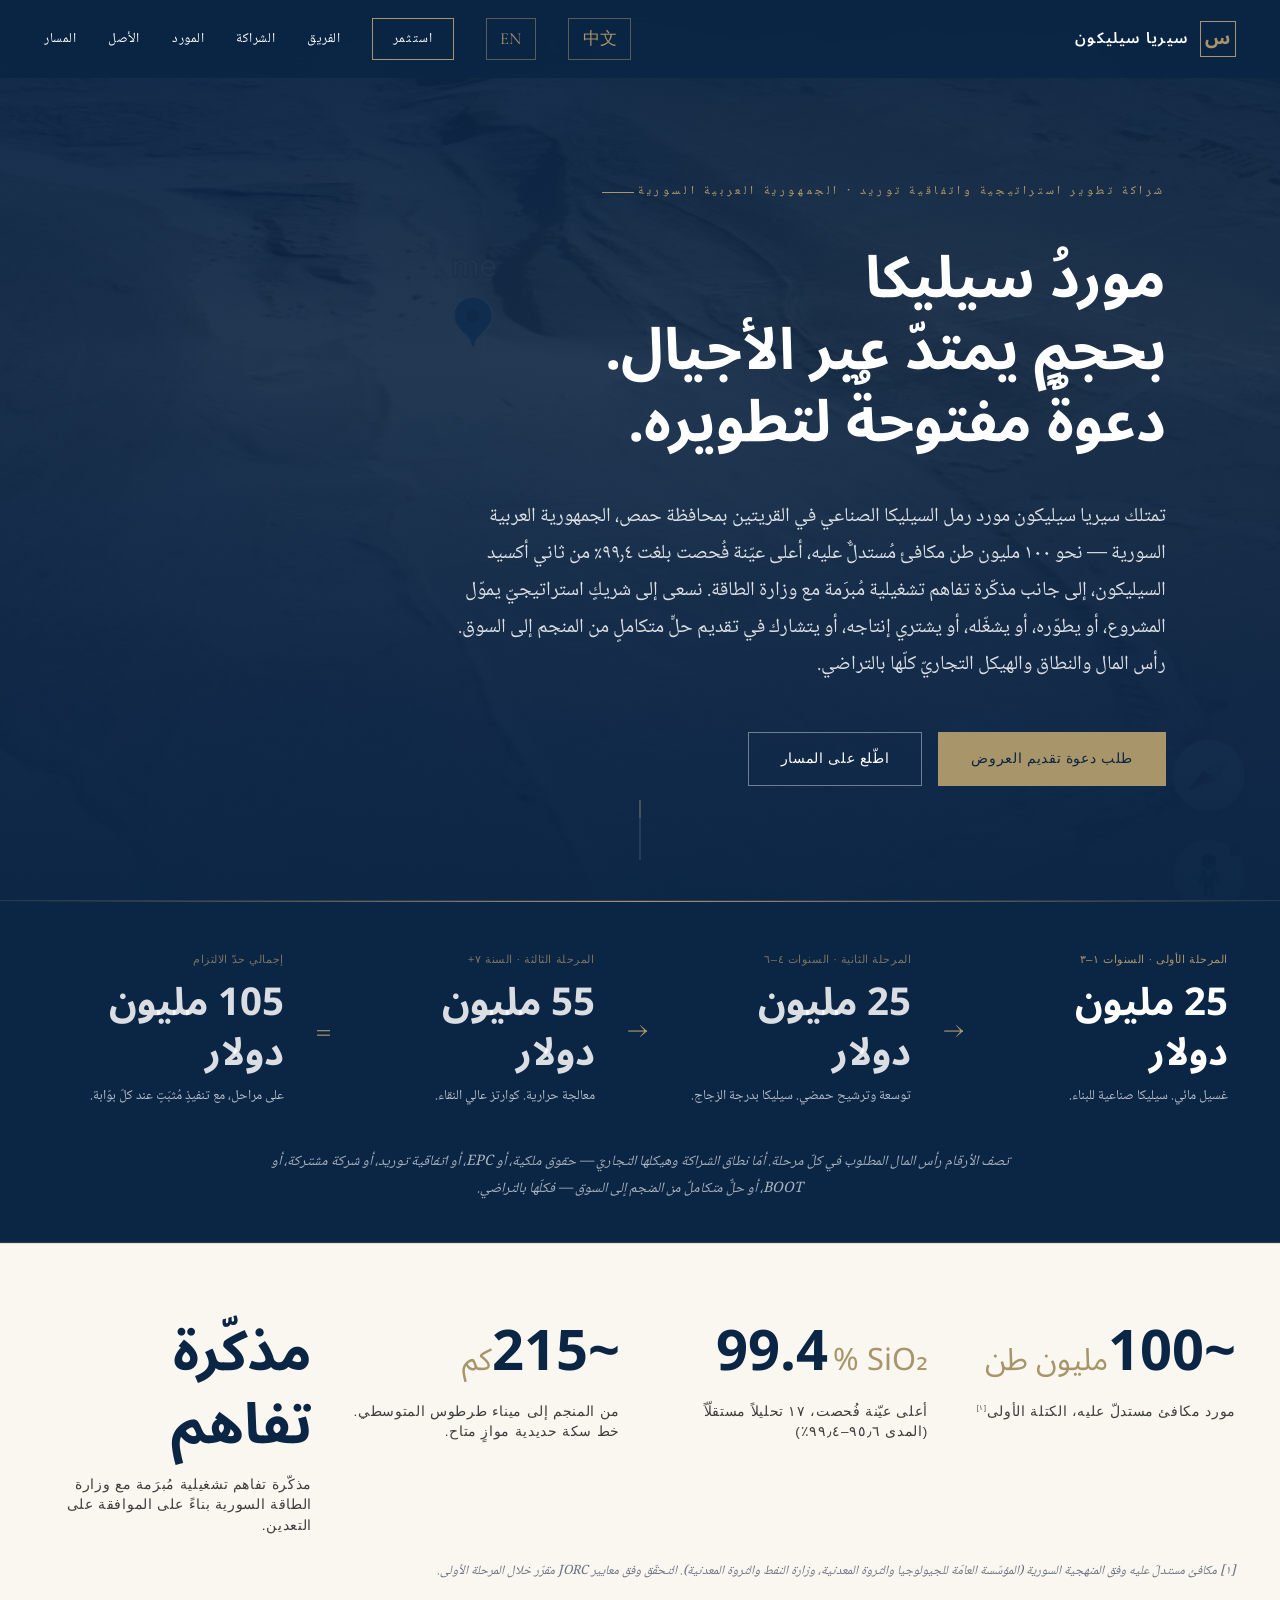
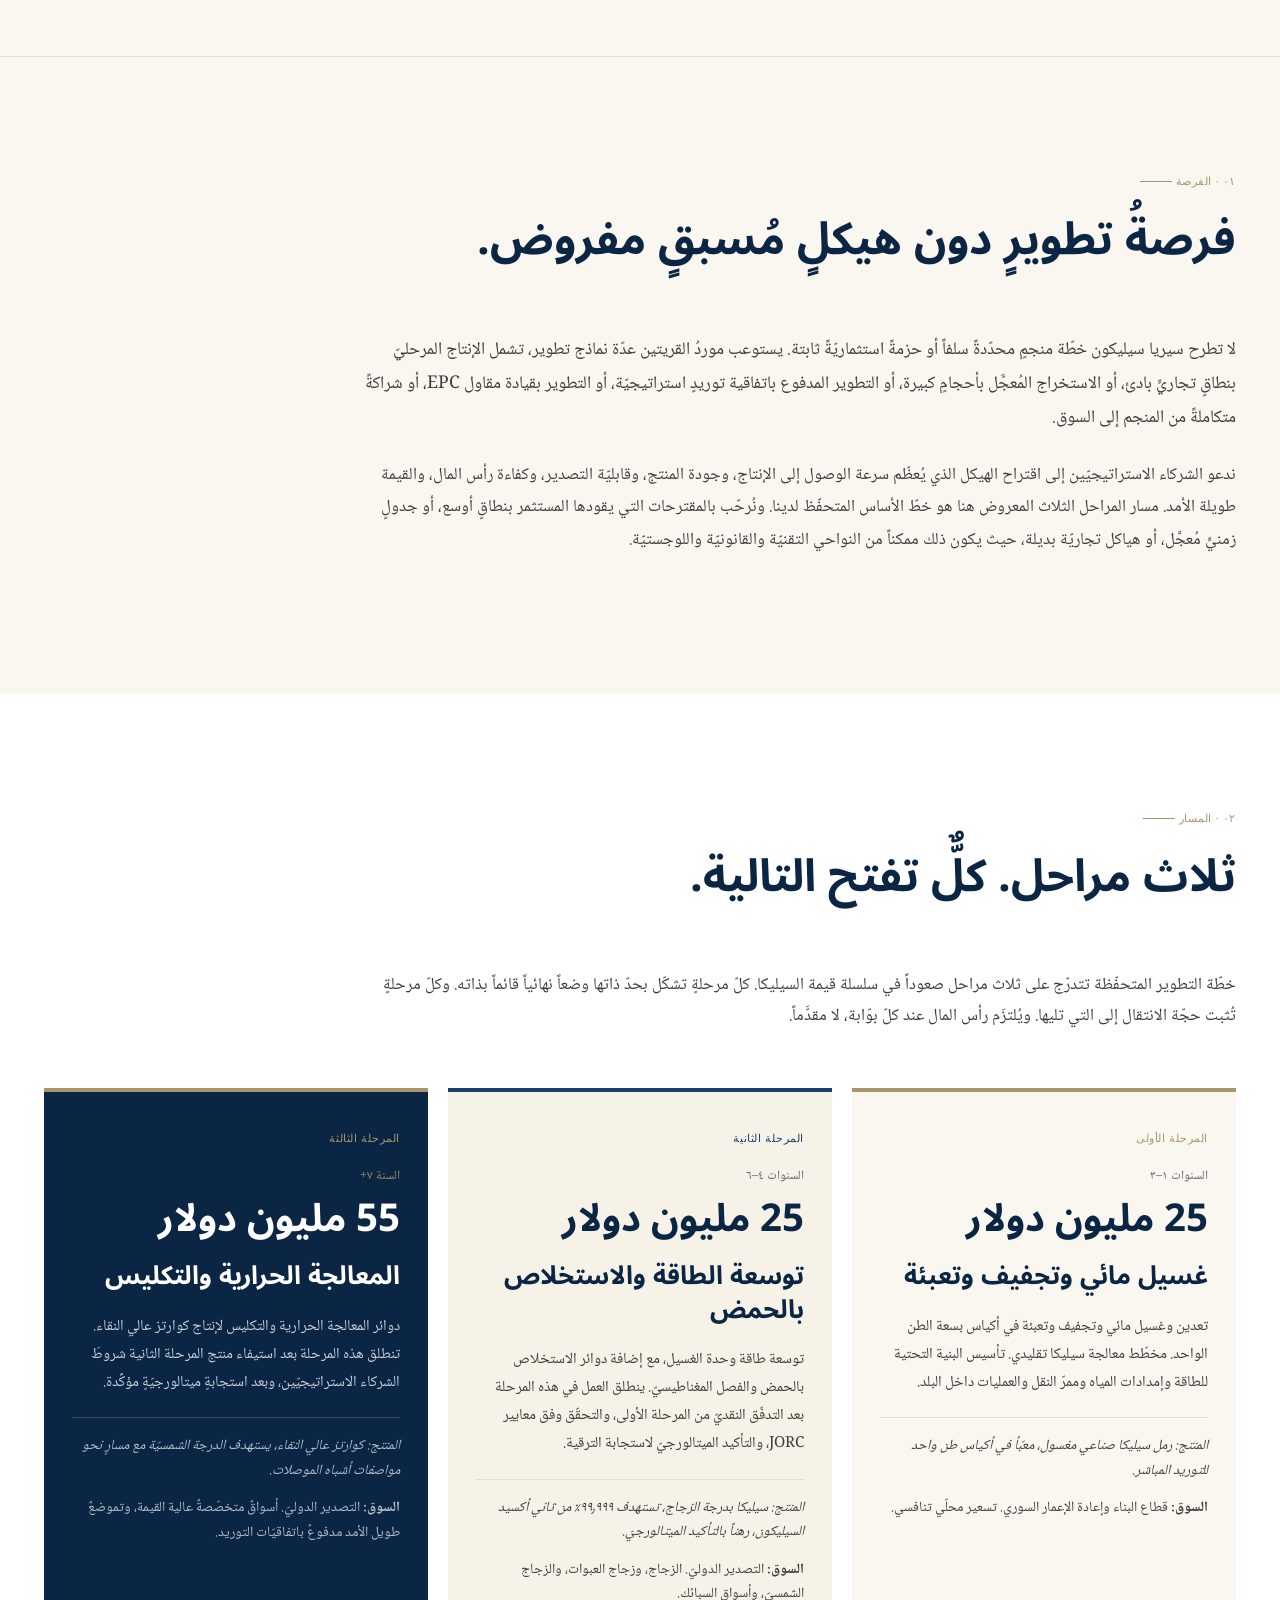
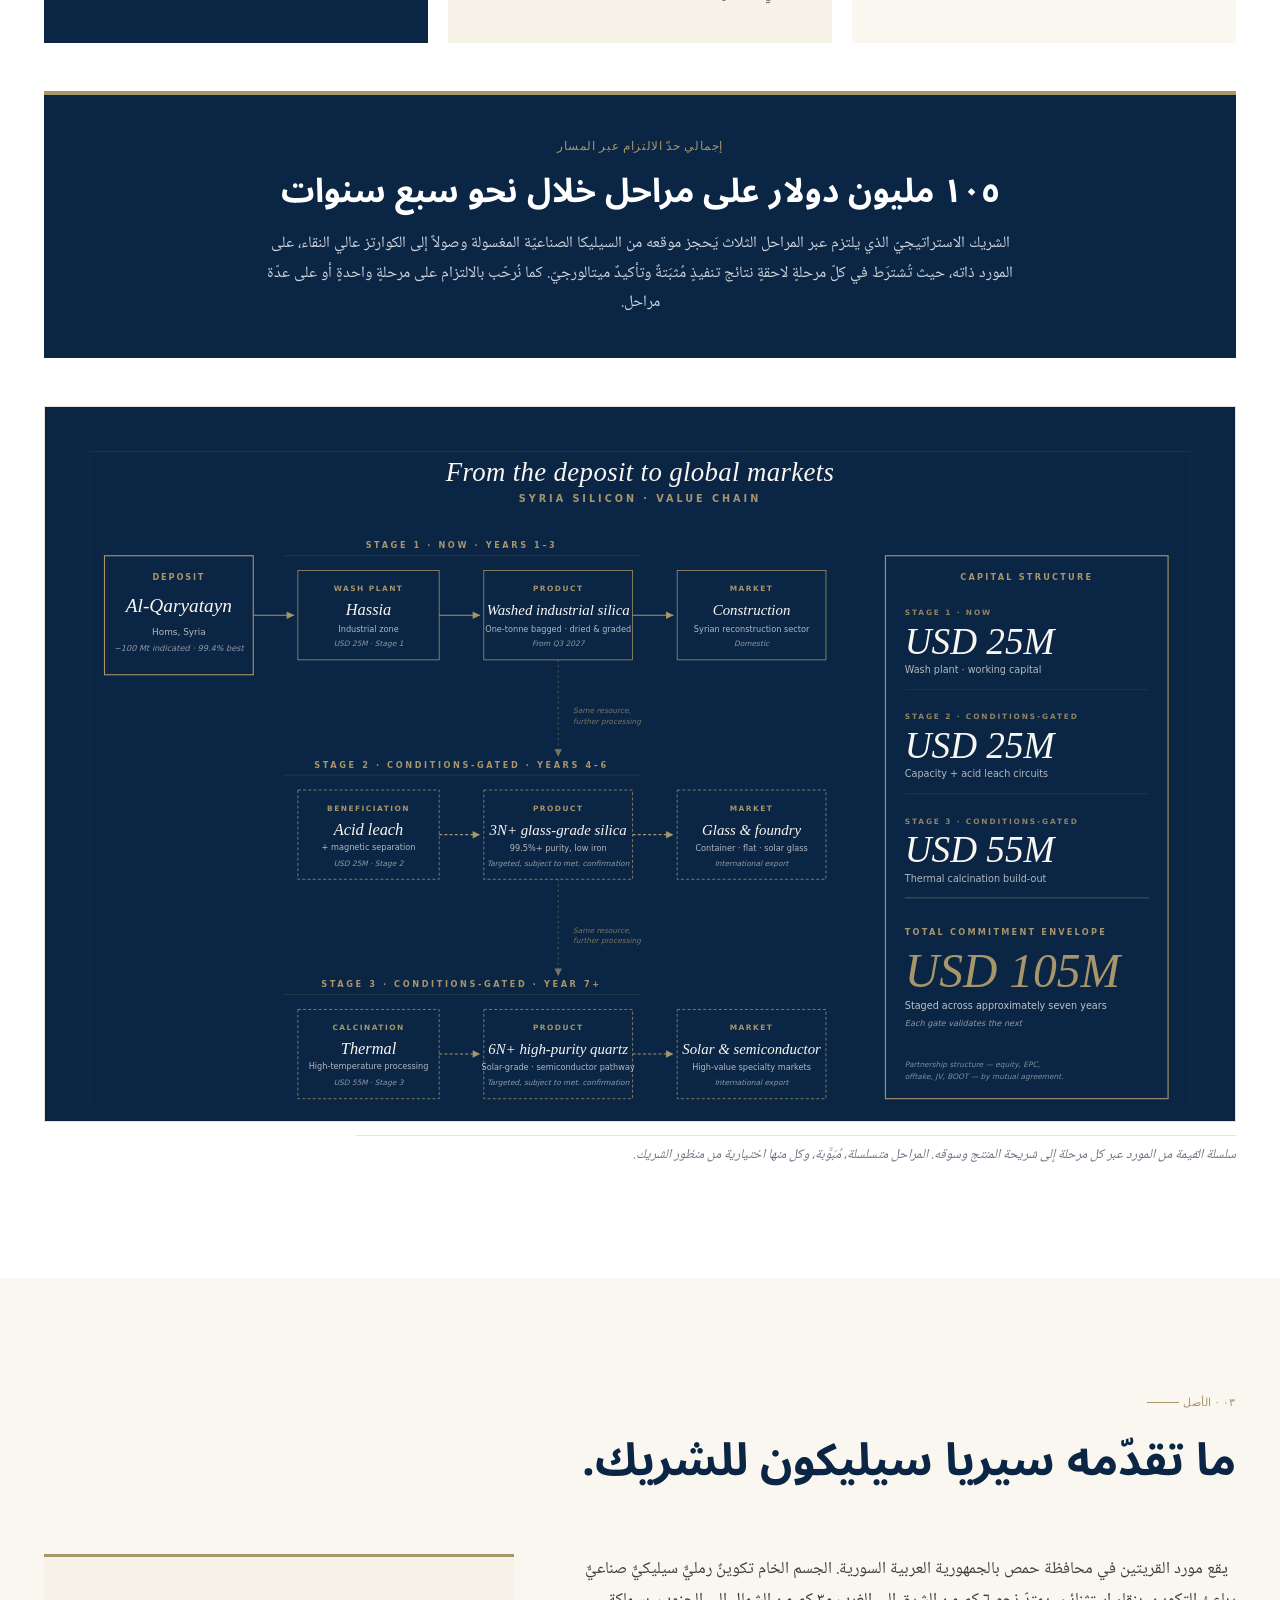
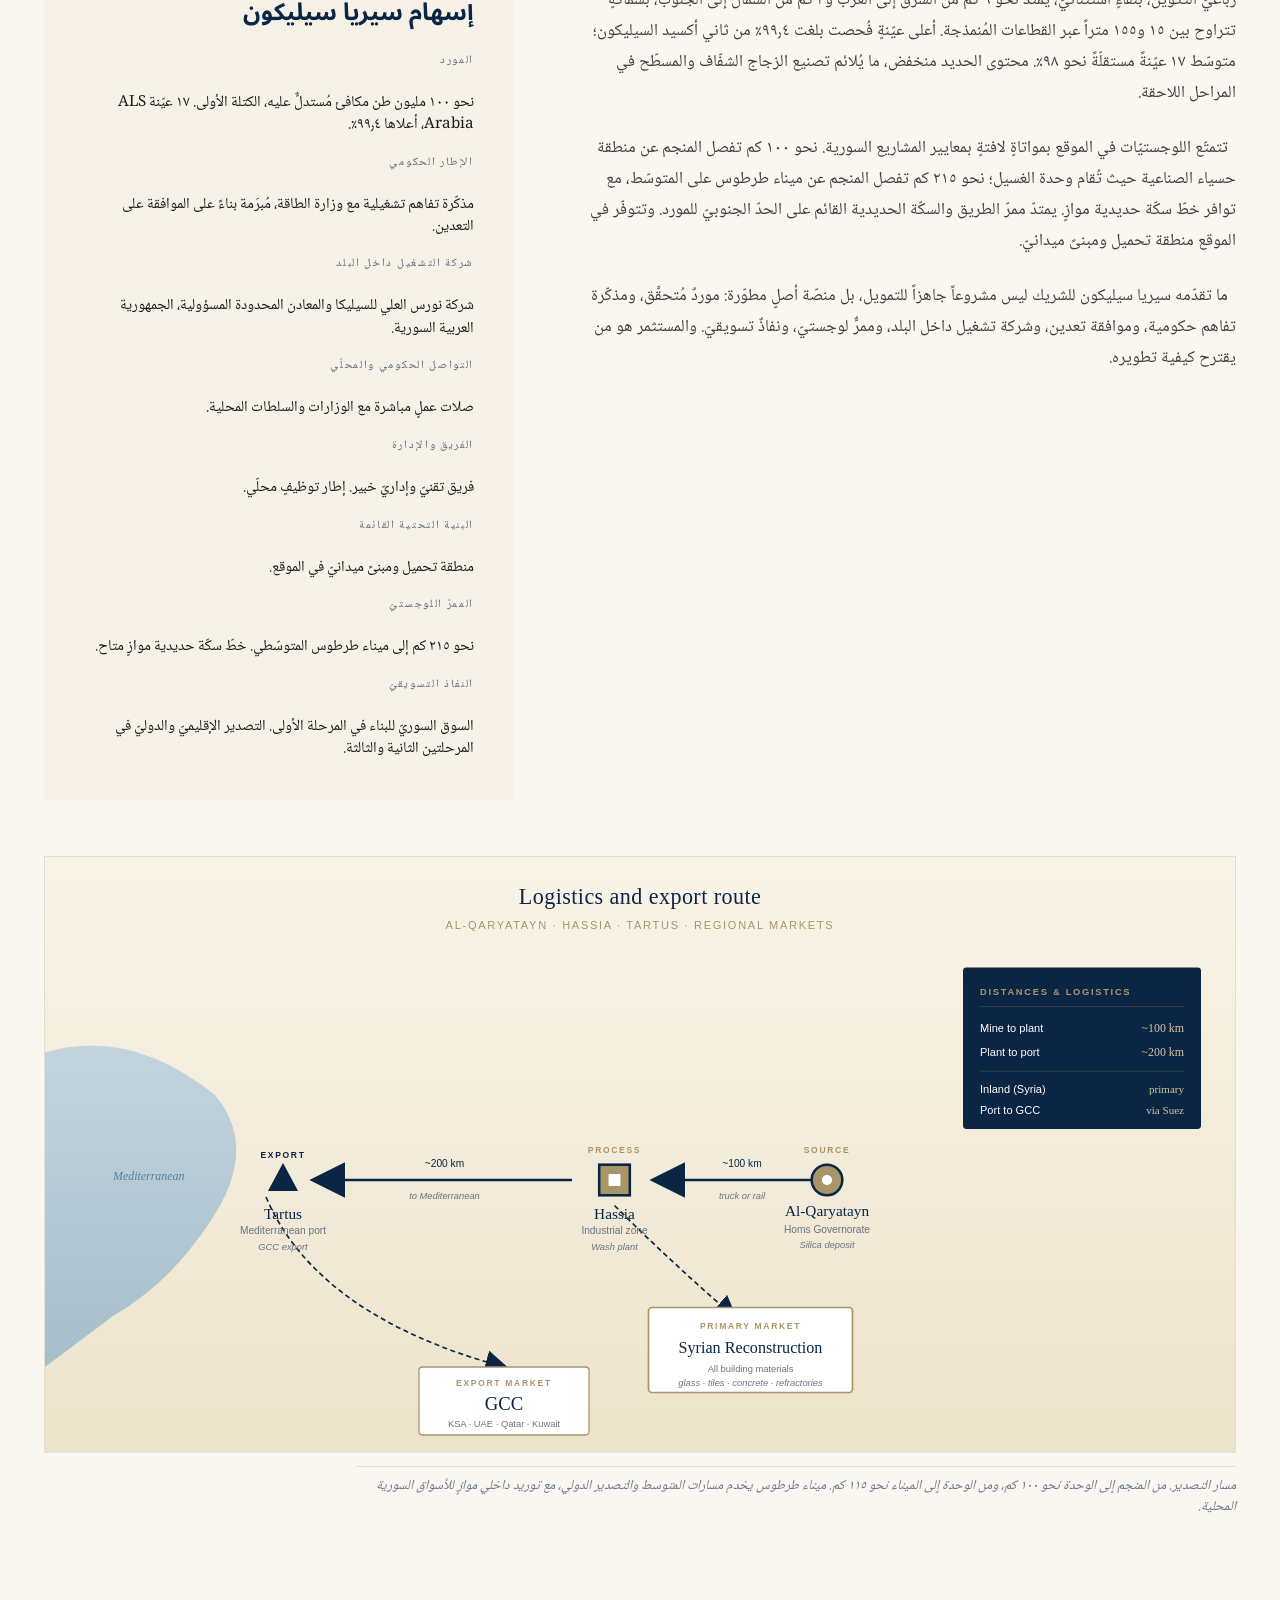
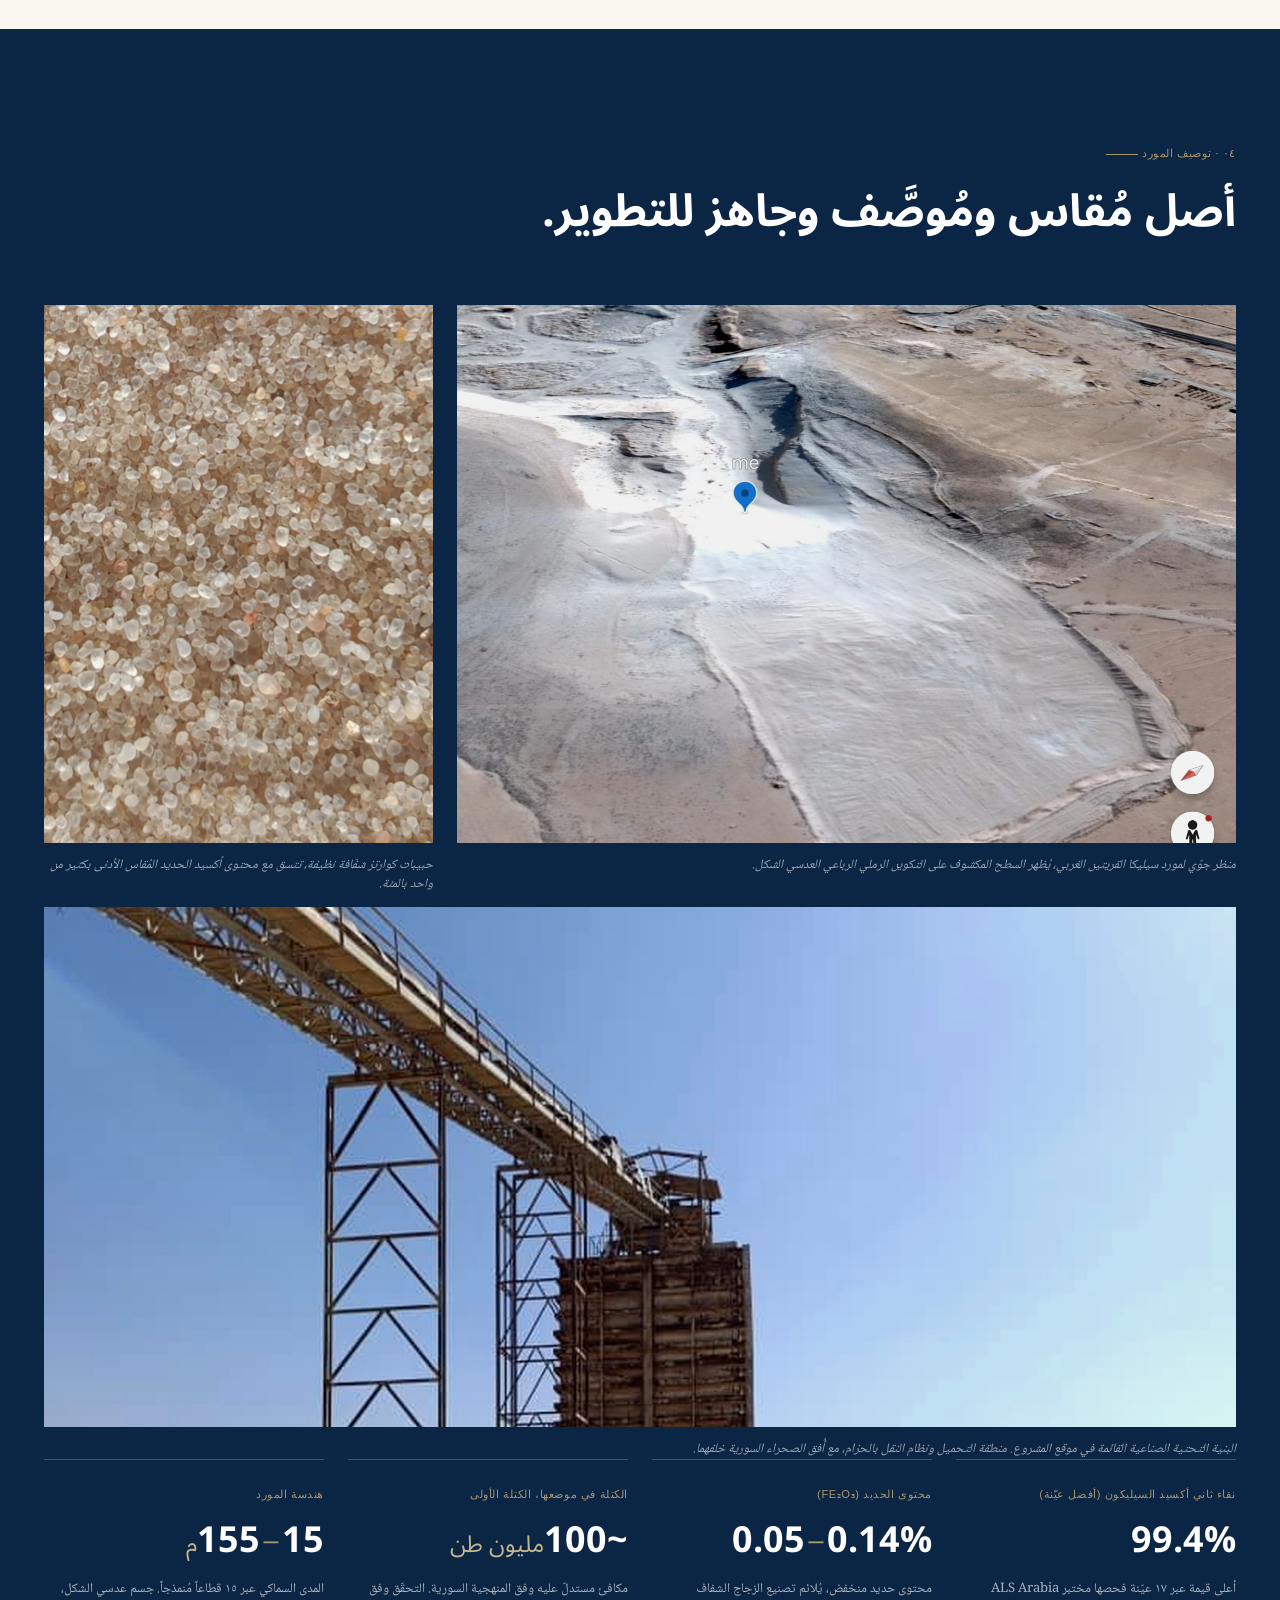
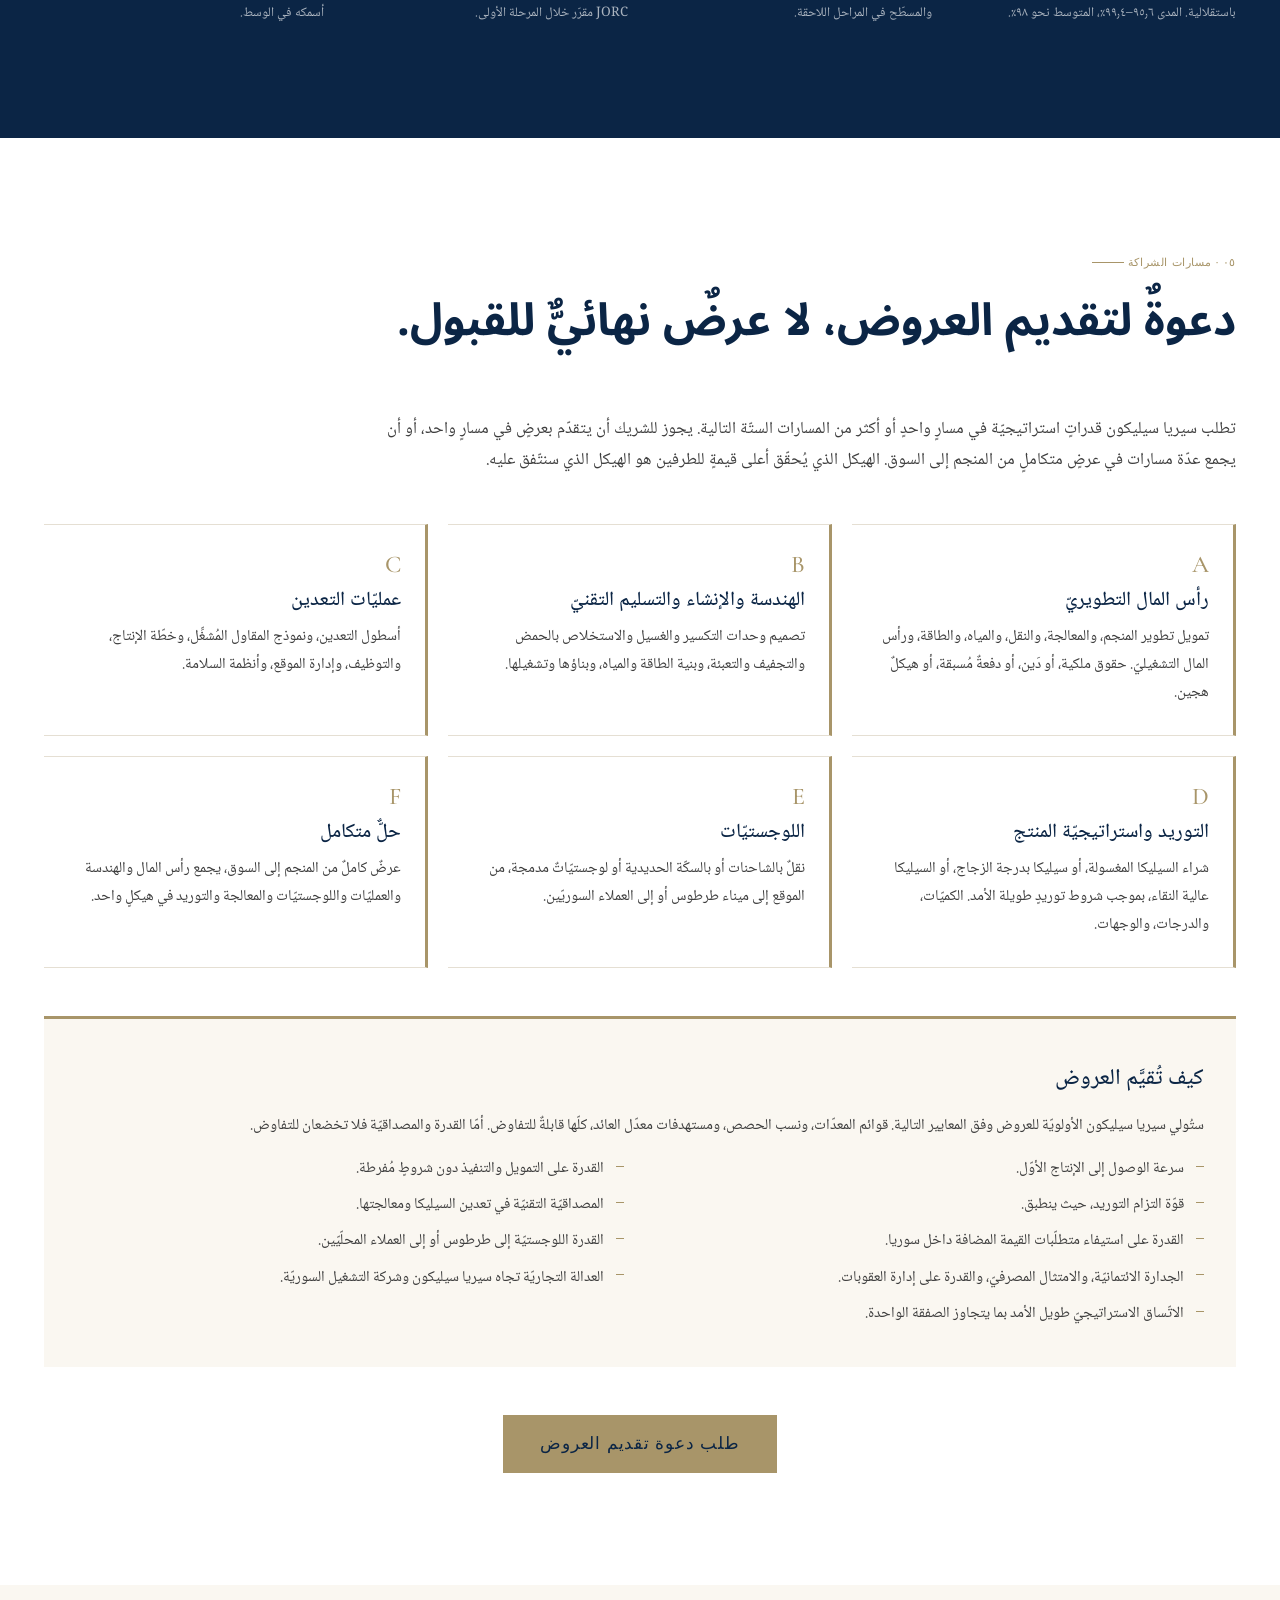
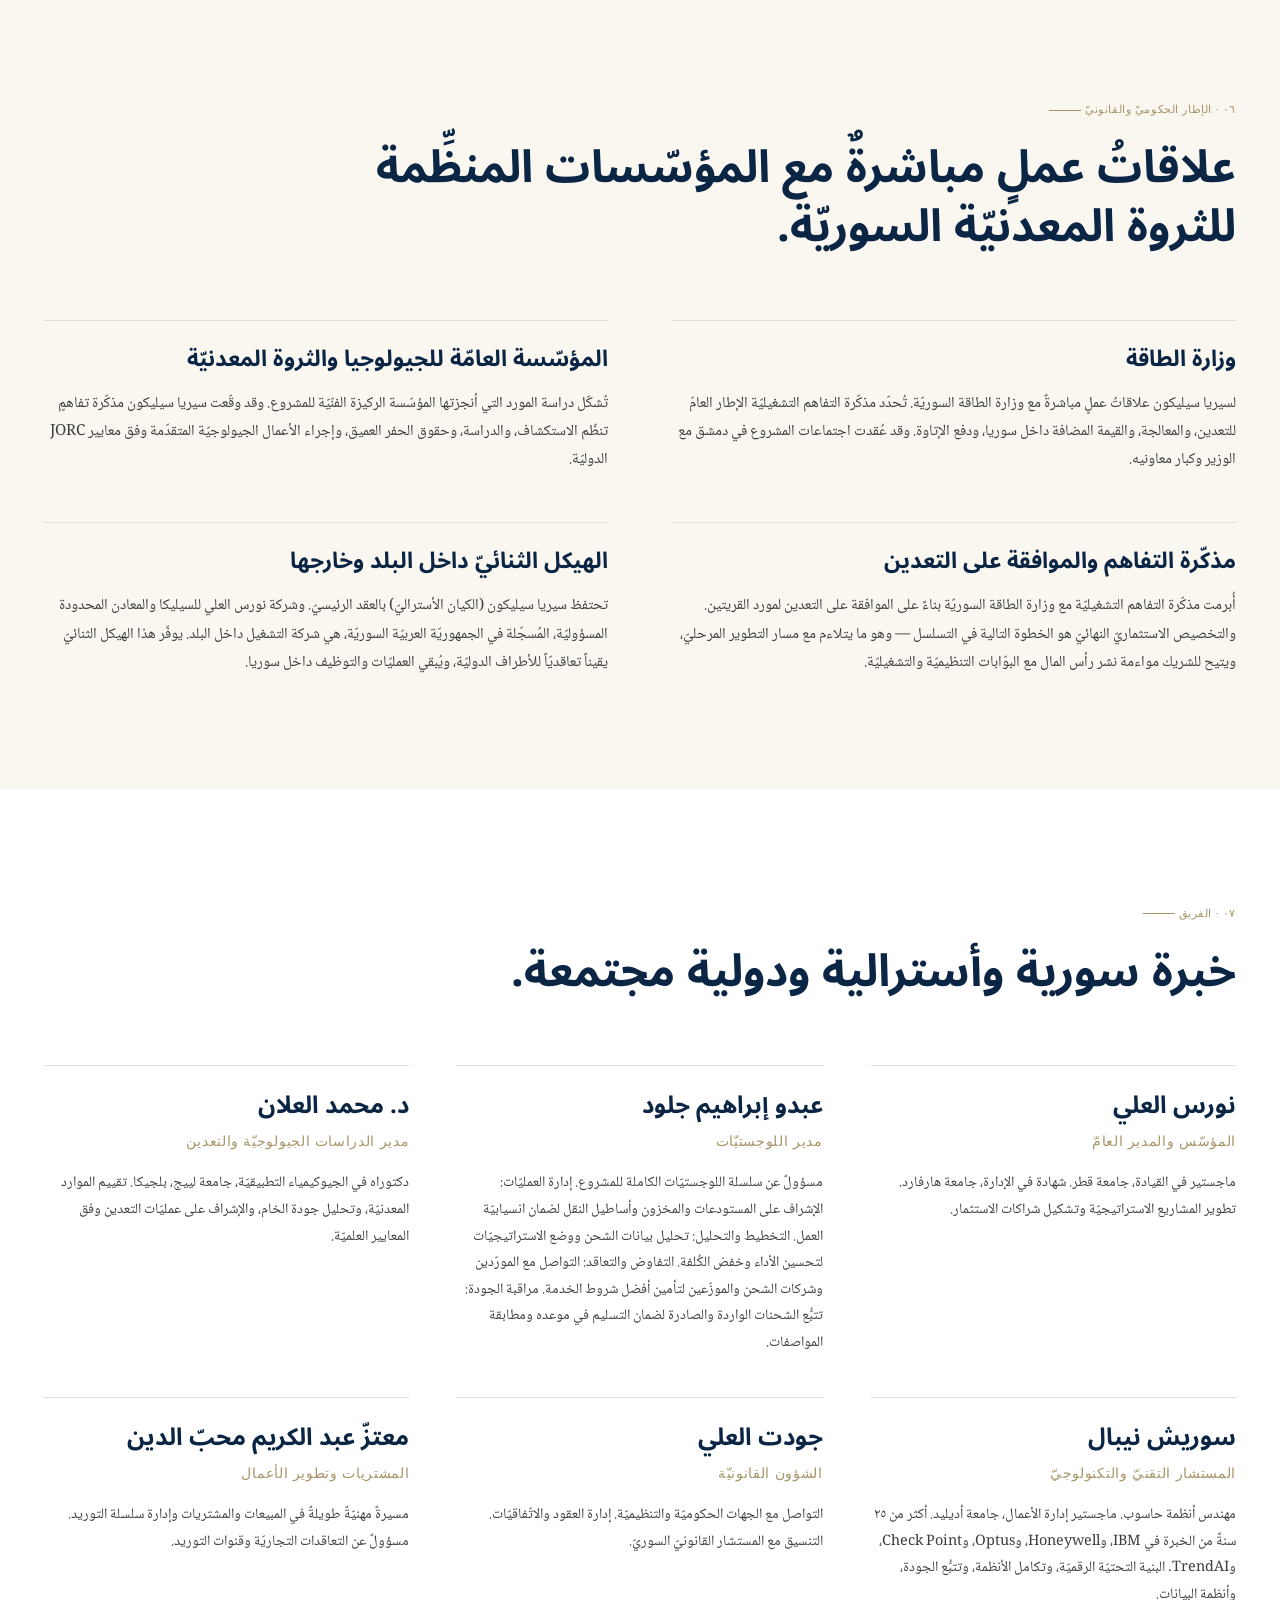
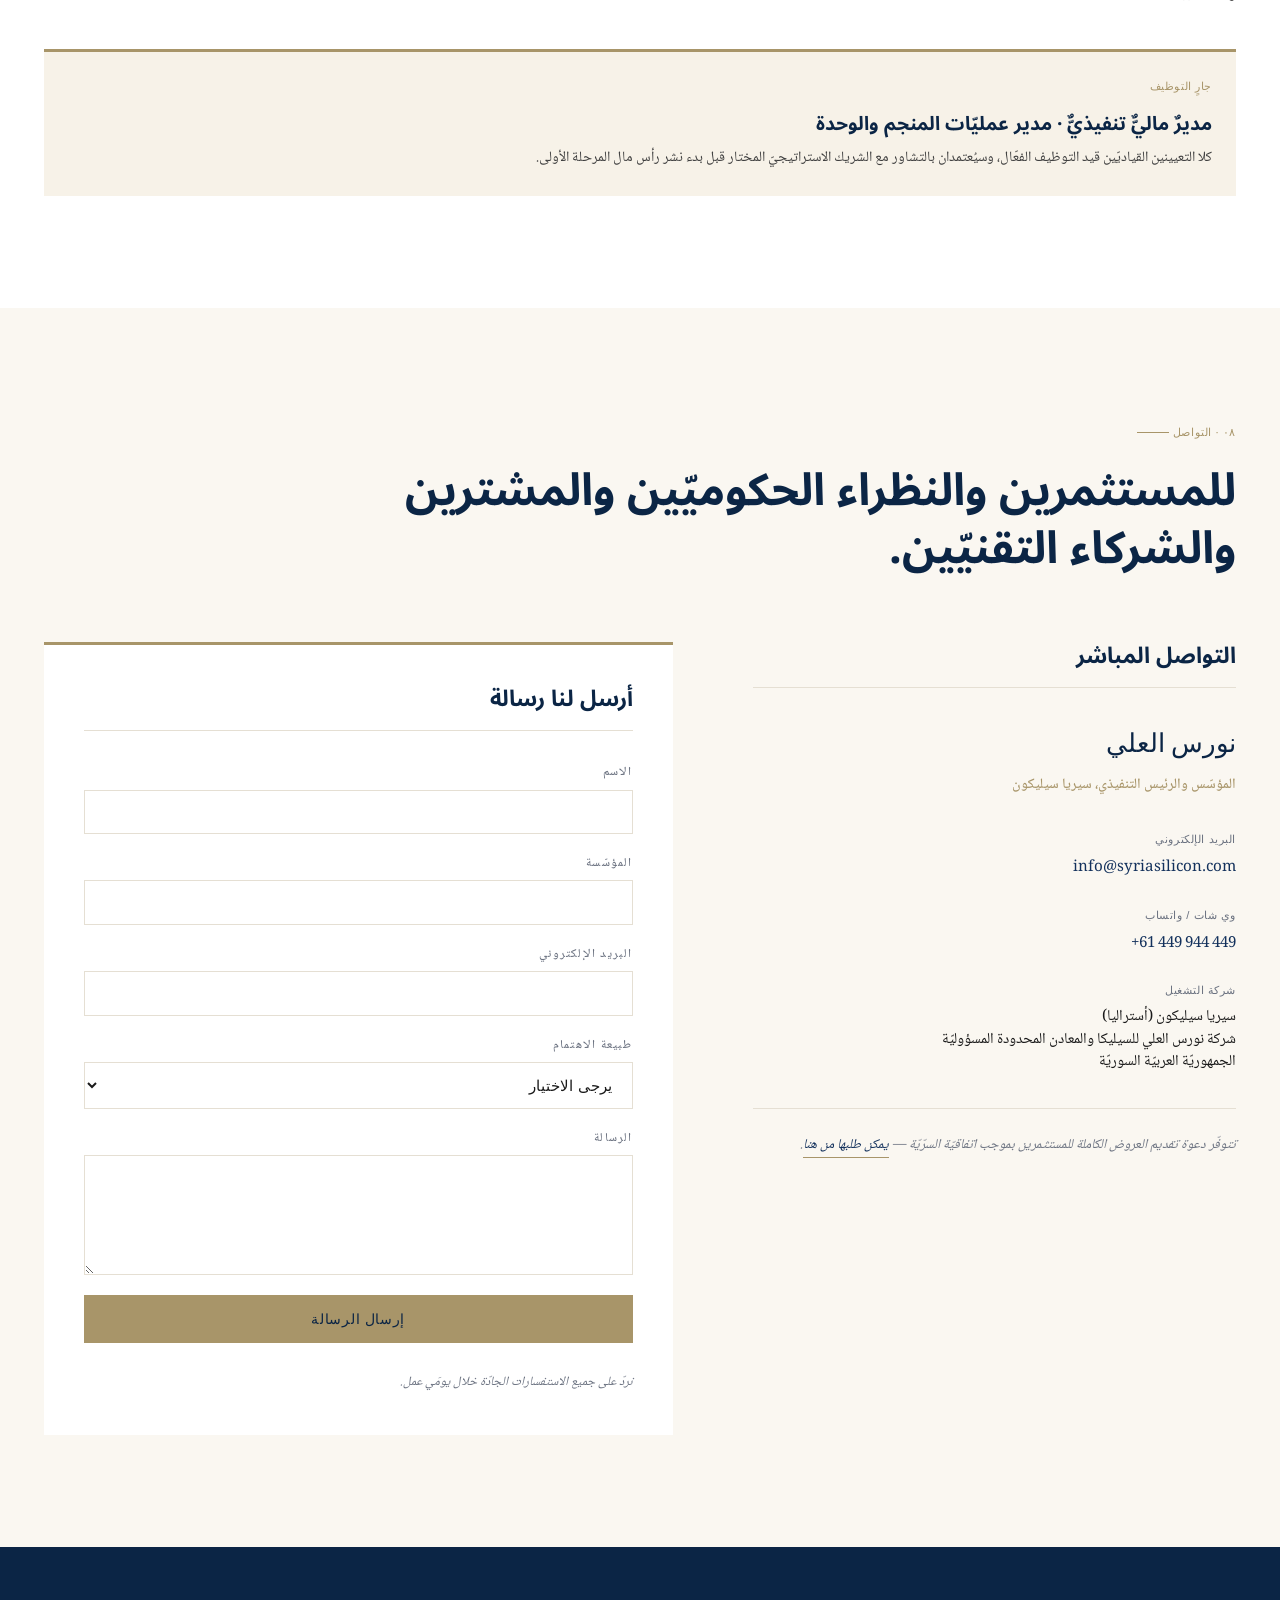
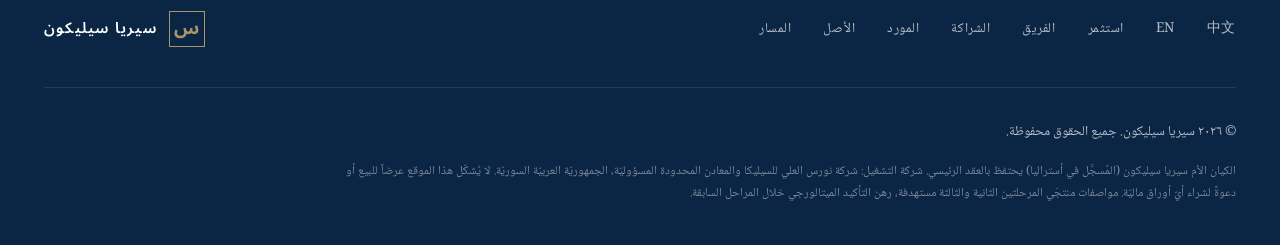
==== ar/index.html @ cfb80137 "Add files via upload" ====
<!DOCTYPE html>
<html lang="ar" dir="rtl">
<head>
<meta charset="UTF-8">
<meta name="viewport" content="width=device-width, initial-scale=1.0">
<title>سيريا سيليكون — رمل السيليكا الصناعي، القريتين، الجمهورية العربية السورية</title>
<meta name="description" content="تطوّر سيريا سيليكون مورد رمل السيليكا الصناعي في القريتين بالجمهورية العربية السورية. مسار تطوير على ثلاث مراحل بقيمة 105 مليون دولار. هيكل الشراكة والشروط التجارية بالتراضي.">
<meta name="author" content="Syria Silicon">
<meta property="og:title" content="سيريا سيليكون">
<meta property="og:description" content="تطوير رمل السيليكا الصناعي في القريتين، الجمهورية العربية السورية. مسار ثلاث مراحل: غسيل مائي، توسعة وترشيح حمضي، معالجة حرارية.">
<meta property="og:type" content="website">
<meta property="og:url" content="https://syriasilicon.com/ar">
<link rel="preconnect" href="https://fonts.googleapis.com">
<link rel="preconnect" href="https://fonts.gstatic.com" crossorigin>
<link href="https://fonts.googleapis.com/css2?family=Noto+Naskh+Arabic:wght@400;500;600;700&family=Noto+Sans+Arabic:wght@300;400;500;600;700&family=Cormorant+Garamond:wght@400;500;600&display=swap" rel="stylesheet">
<link rel="alternate" hreflang="en" href="https://syriasilicon.com/">
<link rel="alternate" hreflang="zh" href="https://syriasilicon.com/zh">
<link rel="alternate" hreflang="ar" href="https://syriasilicon.com/ar">
<link rel="stylesheet" href="../styles.css">
<link rel="stylesheet" href="styles-ar.css">
<style>
.pathway-three { display: grid; grid-template-columns: 1fr 1fr 1fr; gap: 1.25rem; margin-bottom: 3rem; }
.pathway-three .pathway-card { padding: 2.25rem 1.75rem; }
.pathway-three .pathway-card-3 { background: var(--navy-dark); border-top-color: var(--gold); color: var(--paper); }
.pathway-three .pathway-card-3 .pathway-tag { color: var(--gold); }
.pathway-three .pathway-card-3 .pathway-figure,
.pathway-three .pathway-card-3 .pathway-title { color: var(--paper); }
.pathway-three .pathway-card-3 .pathway-body { color: rgba(255,255,255,0.78); }
.pathway-three .pathway-years { font-size: 0.78rem; color: var(--muted); margin-bottom: 0.4rem; font-weight: 500; }
.pathway-three .pathway-card-3 .pathway-years { color: rgba(168,149,105,0.85); }
.pathway-three .pathway-output { font-size: 0.88rem; color: var(--ink-soft); font-style: italic; padding-top: 1rem; margin-top: 1.25rem; border-top: 1px solid var(--line); line-height: 1.75; }
.pathway-three .pathway-card-3 .pathway-output { color: rgba(255,255,255,0.7); border-top-color: rgba(168,149,105,0.3); }
.pathway-three .pathway-market { font-size: 0.88rem; color: var(--ink-soft); margin-top: 0.8rem; line-height: 1.75; }
.pathway-three .pathway-card-3 .pathway-market { color: rgba(255,255,255,0.7); }
@media (max-width: 900px) { .pathway-three { grid-template-columns: 1fr; } }
.pathways-six { display: grid; grid-template-columns: repeat(3, 1fr); gap: 1.25rem; margin-top: 2.5rem; }
.pathway-lane { padding: 1.75rem 1.5rem; background: var(--paper); border: 1px solid var(--line); border-right: 3px solid var(--gold); border-left: none; }
.pathway-lane-letter { font-family: 'Cormorant Garamond', Georgia, serif; font-size: 1.5rem; color: var(--gold); font-weight: 500; line-height: 1; margin-bottom: 0.5rem; }
.pathway-lane-title { font-family: 'Cormorant Garamond', 'Noto Naskh Arabic', Georgia, serif; font-size: 1.25rem; font-weight: 500; color: var(--navy-dark); margin-bottom: 0.6rem; line-height: 1.4; }
.pathway-lane-body { font-size: 0.95rem; line-height: 1.85; color: var(--ink-soft); }
@media (max-width: 1024px) { .pathways-six { grid-template-columns: 1fr 1fr; } }
@media (max-width: 640px) { .pathways-six { grid-template-columns: 1fr; } }
.selectivity { background: var(--cream); border-top: 3px solid var(--gold); padding: 2.5rem 2rem; margin-top: 3rem; }
.selectivity h3 { font-family: 'Cormorant Garamond', 'Noto Naskh Arabic', Georgia, serif; font-size: 1.4rem; color: var(--navy-dark); margin-bottom: 1rem; font-weight: 500; }
.selectivity p { font-size: 0.95rem; line-height: 1.85; color: var(--ink-soft); margin-bottom: 1rem; }
.selectivity ul { list-style: none; padding: 0; margin: 0; display: grid; grid-template-columns: 1fr 1fr; gap: 0.6rem 2rem; }
.selectivity ul li { position: relative; padding-right: 1.25rem; padding-left: 0; font-size: 0.95rem; line-height: 1.75; color: var(--ink-soft); }
.selectivity ul li::before { content: ""; position: absolute; right: 0; left: auto; top: 0.65em; width: 8px; height: 1px; background: var(--gold); }
@media (max-width: 768px) { .selectivity ul { grid-template-columns: 1fr; } }
</style>
</head>
<body class="rtl-body">

<header class="nav" id="nav">
  <div class="nav-inner container">
    <a href="#top" class="nav-brand">
      <span class="brand-mark">س</span>
      <span class="brand-name">سيريا سيليكون</span>
    </a>
    <nav class="nav-links">
      <a href="#pathway">المسار</a>
      <a href="#project">الأصل</a>
      <a href="#resource">المورد</a>
      <a href="#partnership">الشراكة</a>
      <a href="#team">الفريق</a>
      <a href="invest" class="nav-cta">استثمر</a>
      <a href="/" class="nav-lang">EN</a>
      <a href="/zh/" class="nav-lang" lang="zh">中文</a>
    </nav>
    <button class="nav-mobile-toggle" aria-label="القائمة" id="mobileToggle">
      <span></span><span></span><span></span>
    </button>
  </div>
  <nav class="nav-mobile" id="mobileNav">
    <a href="#pathway">المسار</a>
    <a href="#project">الأصل</a>
    <a href="#resource">المورد</a>
    <a href="#partnership">الشراكة</a>
    <a href="#team">الفريق</a>
    <a href="invest">استثمر</a>
    <a href="#contact">التواصل</a>
    <a href="/">English</a>
    <a href="/zh/" lang="zh">中文</a>
  </nav>
</header>

<section class="hero" id="top">
  <div class="hero-bg-image"></div>
  <div class="hero-overlay"></div>
  <div class="container hero-content">
    <p class="hero-eyebrow">شراكة تطوير استراتيجية واتفاقية توريد · الجمهورية العربية السورية</p>
    <h1 class="hero-title">
      موردُ سيليكا<br>
      بحجمٍ يمتدّ عبر الأجيال.<br>
      دعوةٌ مفتوحةٌ لتطويره.
    </h1>
    <p class="hero-lede">
      تمتلك سيريا سيليكون مورد رمل السيليكا الصناعي في القريتين بمحافظة حمص، الجمهورية العربية السورية — نحو ١٠٠ مليون طن مكافئ مُستدلٌّ عليه، أعلى عيّنة فُحصت بلغت ٩٩٫٤٪ من ثاني أكسيد السيليكون، إلى جانب مذكّرة تفاهم تشغيلية مُبرَمة مع وزارة الطاقة. نسعى إلى شريكٍ استراتيجيّ يموّل المشروع، أو يطوّره، أو يشغّله، أو يشتري إنتاجه، أو يتشارك في تقديم حلٍّ متكاملٍ من المنجم إلى السوق. رأس المال والنطاق والهيكل التجاريّ كلّها بالتراضي.
    </p>
    <div class="hero-actions">
      <a href="invest" class="btn btn-primary">طلب دعوة تقديم العروض</a>
      <a href="#pathway" class="btn btn-ghost">اطّلع على المسار</a>
    </div>
  </div>
  <div class="hero-scroll-indicator" aria-hidden="true"><span></span></div>
</section>

<section class="raising-banner">
  <div class="container">
    <div class="raising-grid" style="grid-template-columns: 1fr auto 1fr auto 1fr auto 1fr;">
      <div class="raising-item raising-item-active">
        <p class="raising-label">المرحلة الأولى · السنوات ١–٣</p>
        <p class="raising-figure">25 مليون دولار</p>
        <p class="raising-detail">غسيل مائي. سيليكا صناعية للبناء.</p>
      </div>
      <div class="raising-arrow" aria-hidden="true">←</div>
      <div class="raising-item raising-item-future">
        <p class="raising-label">المرحلة الثانية · السنوات ٤–٦</p>
        <p class="raising-figure">25 مليون دولار</p>
        <p class="raising-detail">توسعة وترشيح حمضي. سيليكا بدرجة الزجاج.</p>
      </div>
      <div class="raising-arrow" aria-hidden="true">←</div>
      <div class="raising-item raising-item-future">
        <p class="raising-label">المرحلة الثالثة · السنة ٧+</p>
        <p class="raising-figure">55 مليون دولار</p>
        <p class="raising-detail">معالجة حرارية. كوارتز عالي النقاء.</p>
      </div>
      <div class="raising-equals" aria-hidden="true">=</div>
      <div class="raising-item raising-item-total">
        <p class="raising-label">إجمالي حدّ الالتزام</p>
        <p class="raising-figure">105 مليون دولار</p>
        <p class="raising-detail">على مراحل، مع تنفيذٍ مُثبَتٍ عند كلّ بوّابة.</p>
      </div>
    </div>
    <p style="text-align:center; margin-top: 2rem; font-size: 0.9rem; color: rgba(255,255,255,0.65); font-style: italic; max-width: 780px; margin-right: auto; margin-left: auto; line-height: 1.85;">
      تصف الأرقام رأس المال المطلوب في كلّ مرحلة. أمّا نطاق الشراكة وهيكلها التجاريّ — حقوق ملكية، أو EPC، أو اتفاقية توريد، أو شركة مشتركة، أو BOOT، أو حلٌّ متكاملٌ من المنجم إلى السوق — فكلّها بالتراضي.
    </p>
  </div>
</section>

<section class="facts-band">
  <div class="container">
    <div class="facts-grid">
      <div class="fact">
        <div class="fact-figure">~100<span class="fact-unit">مليون طن</span></div>
        <div class="fact-label">مورد مكافئ مستدلّ عليه، الكتلة الأولى<sup style="font-size: 0.5em; vertical-align: super;">[١]</sup></div>
      </div>
      <div class="fact">
        <div class="fact-figure">99.4<span class="fact-unit">% SiO₂</span></div>
        <div class="fact-label">أعلى عيّنة فُحصت، ١٧ تحليلاً مستقلّاً (المدى ٩٥٫٦–٩٩٫٤٪)</div>
      </div>
      <div class="fact">
        <div class="fact-figure">~215<span class="fact-unit">كم</span></div>
        <div class="fact-label">من المنجم إلى ميناء طرطوس المتوسطي. خط سكة حديدية موازٍ متاح.</div>
      </div>
      <div class="fact">
        <div class="fact-figure">مذكّرة تفاهم</div>
        <div class="fact-label">مذكّرة تفاهم تشغيلية مُبرَمة مع وزارة الطاقة السورية بناءً على الموافقة على التعدين.</div>
      </div>
    </div>
    <p style="font-size: 0.8rem; color: var(--muted); margin-top: 1.5rem; font-style: italic; line-height: 1.85;">
      [١] مكافئ مستدلّ عليه وفق المنهجية السورية (المؤسّسة العامّة للجيولوجيا والثروة المعدنية، وزارة النفط والثروة المعدنية). التحقّق وفق معايير JORC مقرّر خلال المرحلة الأولى.
    </p>
  </div>
</section>

<section class="section section-cream" id="philosophy">
  <div class="container">
    <div class="section-head">
      <p class="eyebrow">٠١ · الفرصة</p>
      <h2 class="section-title">فرصةُ تطويرٍ دون هيكلٍ مُسبقٍ مفروض.</h2>
    </div>
    <div style="max-width: 880px;">
      <p style="font-size: 1.1rem; line-height: 1.95; color: var(--ink-soft); margin-bottom: 1.5rem;">
        لا تطرح سيريا سيليكون خطّة منجمٍ محدّدةً سلفاً أو حزمةً استثماريّةً ثابتة. يستوعب موردُ القريتين عدّة نماذج تطوير، تشمل الإنتاج المرحليّ بنطاقٍ تجاريٍّ بادئ، أو الاستخراج المُعجَّل بأحجامٍ كبيرة، أو التطوير المدفوع باتفاقية توريدٍ استراتيجيّة، أو التطوير بقيادة مقاول EPC، أو شراكةً متكاملةً من المنجم إلى السوق.
      </p>
      <p style="font-size: 1.05rem; line-height: 1.95; color: var(--ink-soft); margin-bottom: 1.5rem;">
        ندعو الشركاء الاستراتيجيّين إلى اقتراح الهيكل الذي يُعظّم سرعة الوصول إلى الإنتاج، وجودة المنتج، وقابليّة التصدير، وكفاءة رأس المال، والقيمة طويلة الأمد. مسار المراحل الثلاث المعروض هنا هو خطّ الأساس المتحفّظ لدينا. ونُرحّب بالمقترحات التي يقودها المستثمر بنطاقٍ أوسع، أو جدولٍ زمنيٍّ مُعجَّل، أو هياكل تجاريّة بديلة، حيث يكون ذلك ممكناً من النواحي التقنيّة والقانونيّة واللوجستيّة.
      </p>
    </div>
  </div>
</section>

<section class="section section-light" id="pathway">
  <div class="container">
    <div class="section-head">
      <p class="eyebrow">٠٢ · المسار</p>
      <h2 class="section-title">ثلاث مراحل. كلٌّ تفتح التالية.</h2>
    </div>

    <div class="pathway-intro">
      <p>خطّة التطوير المتحفّظة تتدرّج على ثلاث مراحل صعوداً في سلسلة قيمة السيليكا. كلّ مرحلةٍ تشكّل بحدّ ذاتها وضعاً نهائياً قائماً بذاته. وكلّ مرحلةٍ تُثبت حجّة الانتقال إلى التي تليها. ويُلتزَم رأس المال عند كلّ بوّابة، لا مقدَّماً.</p>
    </div>

    <div class="pathway-three">
      <div class="pathway-card pathway-card-1">
        <p class="pathway-tag">المرحلة الأولى</p>
        <p class="pathway-years">السنوات ١–٣</p>
        <p class="pathway-figure">25 مليون دولار</p>
        <h3 class="pathway-title">غسيل مائي وتجفيف وتعبئة</h3>
        <p class="pathway-body">تعدين وغسيل مائي وتجفيف وتعبئة في أكياس بسعة الطن الواحد. مخطّط معالجة سيليكا تقليدي. تأسيس البنية التحتية للطاقة وإمدادات المياه وممرّ النقل والعمليات داخل البلد.</p>
        <p class="pathway-output">المنتج: رمل سيليكا صناعي مغسول، معبّأ في أكياس طن واحد للتوريد المباشر.</p>
        <p class="pathway-market"><strong>السوق:</strong> قطاع البناء وإعادة الإعمار السوري. تسعير محلّي تنافسي.</p>
      </div>

      <div class="pathway-card pathway-card-2">
        <p class="pathway-tag">المرحلة الثانية</p>
        <p class="pathway-years">السنوات ٤–٦</p>
        <p class="pathway-figure">25 مليون دولار</p>
        <h3 class="pathway-title">توسعة الطاقة والاستخلاص بالحمض</h3>
        <p class="pathway-body">توسعة طاقة وحدة الغسيل، مع إضافة دوائر الاستخلاص بالحمض والفصل المغناطيسيّ. ينطلق العمل في هذه المرحلة بعد التدفّق النقديّ من المرحلة الأولى، والتحقّق وفق معايير JORC، والتأكيد الميتالورجيّ لاستجابة الترقية.</p>
        <p class="pathway-output">المنتج: سيليكا بدرجة الزجاج، تستهدف ٩٩٫٩٩٩٪ من ثاني أكسيد السيليكون، رهناً بالتأكيد الميتالورجيّ.</p>
        <p class="pathway-market"><strong>السوق:</strong> التصدير الدوليّ. الزجاج، وزجاج العبوات، والزجاج الشمسيّ، وأسواق السبائك.</p>
      </div>

      <div class="pathway-card pathway-card-3">
        <p class="pathway-tag">المرحلة الثالثة</p>
        <p class="pathway-years">السنة ٧+</p>
        <p class="pathway-figure">55 مليون دولار</p>
        <h3 class="pathway-title">المعالجة الحرارية والتكليس</h3>
        <p class="pathway-body">دوائر المعالجة الحرارية والتكليس لإنتاج كوارتز عالي النقاء. تنطلق هذه المرحلة بعد استيفاء منتج المرحلة الثانية شروطَ الشركاء الاستراتيجيّين، وبعد استجابةٍ ميتالورجيّةٍ مؤكَّدة.</p>
        <p class="pathway-output">المنتج: كوارتز عالي النقاء، يستهدف الدرجة الشمسيّة مع مسارٍ نحو مواصفات أشباه الموصلات.</p>
        <p class="pathway-market"><strong>السوق:</strong> التصدير الدوليّ. أسواقٌ متخصّصةٌ عالية القيمة، وتموضعٌ طويل الأمد مدفوعٌ باتفاقيّات التوريد.</p>
      </div>
    </div>

    <div class="pathway-combined">
      <p class="pathway-combined-label">إجمالي حدّ الالتزام عبر المسار</p>
      <p class="pathway-combined-figure">١٠٥ مليون دولار على مراحل خلال نحو سبع سنوات</p>
      <p class="pathway-combined-body">الشريك الاستراتيجيّ الذي يلتزم عبر المراحل الثلاث يَحجز موقعه من السيليكا الصناعيّة المغسولة وصولاً إلى الكوارتز عالي النقاء، على المورد ذاته، حيث تُشترَط في كلّ مرحلةٍ لاحقةٍ نتائج تنفيذٍ مُثبَتةٌ وتأكيدٌ ميتالورجيّ. كما نُرحّب بالالتزام على مرحلةٍ واحدةٍ أو على عدّة مراحل.</p>
    </div>

    <figure class="diagram">
      <img src="../images/value_chain.svg" alt="سلسلة قيمة سيريا سيليكون: مورد القريتين عبر التطوير على ثلاث مراحل إلى السيليكا الصناعية المغسولة والسيليكا بدرجة الزجاج والكوارتز عالي النقاء">
      <figcaption>سلسلة القيمة من المورد عبر كل مرحلة إلى شريحة المنتج وسوقه. المراحل متسلسلة، مُبَوَّبة، وكل منها اختيارية من منظور الشريك.</figcaption>
    </figure>
  </div>
</section>

<section class="section section-cream" id="project">
  <div class="container">
    <div class="section-head">
      <p class="eyebrow">٠٣ · الأصل</p>
      <h2 class="section-title">ما تقدّمه سيريا سيليكون للشريك.</h2>
    </div>

    <div class="two-col">
      <div class="two-col-text">
        <p>يقع مورد القريتين في محافظة حمص بالجمهورية العربية السورية. الجسم الخام تكوينٌ رمليٌّ سيليكيٌّ صناعيٌّ رباعيُّ التكوين، بنقاءٍ استثنائيّ، يمتدّ نحو ٦ كم من الشرق إلى الغرب و٣ كم من الشمال إلى الجنوب، بسماكةٍ تتراوح بين ١٥ و١٥٥ متراً عبر القطاعات المُنمذجة. أعلى عيّنةٍ فُحصت بلغت ٩٩٫٤٪ من ثاني أكسيد السيليكون؛ متوسّط ١٧ عيّنةً مستقلّةً نحو ٩٨٪. محتوى الحديد منخفض، ما يُلائم تصنيع الزجاج الشفّاف والمسطّح في المراحل اللاحقة.</p>

        <p>تتمتّع اللوجستيّات في الموقع بمواتاةٍ لافتةٍ بمعايير المشاريع السورية. نحو ١٠٠ كم تفصل المنجم عن منطقة حسياء الصناعية حيث تُقام وحدة الغسيل؛ نحو ٢١٥ كم تفصل المنجم عن ميناء طرطوس على المتوسّط، مع توافر خطّ سكّة حديدية موازٍ. يمتدّ ممرّ الطريق والسكّة الحديدية القائم على الحدّ الجنوبيّ للمورد. وتتوفّر في الموقع منطقة تحميل ومبنىً ميدانيّ.</p>

        <p>ما تقدّمه سيريا سيليكون للشريك ليس مشروعاً جاهزاً للتمويل، بل منصّة أصلٍ مطوّرة: موردٌ مُتحقَّق، ومذكّرة تفاهم حكومية، وموافقة تعدين، وشركة تشغيل داخل البلد، وممرٌّ لوجستيّ، ونفاذٌ تسويقيّ. والمستثمر هو من يقترح كيفية تطويره.</p>
      </div>
      <div class="two-col-aside">
        <div class="aside-card">
          <h3 class="aside-title">إسهام سيريا سيليكون</h3>
          <dl class="aside-list">
            <dt>المورد</dt><dd>نحو ١٠٠ مليون طن مكافئ مُستدلٌّ عليه، الكتلة الأولى. ١٧ عيّنة ALS Arabia، أعلاها ٩٩٫٤٪.</dd>
            <dt>الإطار الحكومي</dt><dd>مذكّرة تفاهم تشغيلية مع وزارة الطاقة، مُبرَمة بناءً على الموافقة على التعدين.</dd>
            <dt>شركة التشغيل داخل البلد</dt><dd>شركة نورس العلي للسيليكا والمعادن المحدودة المسؤولية، الجمهورية العربية السورية.</dd>
            <dt>التواصل الحكومي والمحلّي</dt><dd>صلات عملٍ مباشرة مع الوزارات والسلطات المحلية.</dd>
            <dt>الفريق والإدارة</dt><dd>فريق تقنيّ وإداريّ خبير. إطار توظيفٍ محلّي.</dd>
            <dt>البنية التحتية القائمة</dt><dd>منطقة تحميل ومبنىً ميدانيّ في الموقع.</dd>
            <dt>الممرّ اللوجستيّ</dt><dd>نحو ٢١٥ كم إلى ميناء طرطوس المتوسّطي. خطّ سكّة حديدية موازٍ متاح.</dd>
            <dt>النفاذ التسويقيّ</dt><dd>السوق السوريّ للبناء في المرحلة الأولى. التصدير الإقليميّ والدوليّ في المرحلتين الثانية والثالثة.</dd>
          </dl>
        </div>
      </div>
    </div>

    <figure class="diagram diagram-wide">
      <img src="../images/export_route.svg" alt="مسار اللوجستيات والتصدير: مورد القريتين إلى وحدة غسيل حسياء إلى ميناء طرطوس المتوسطي، يخدم الأسواق السورية المحلية والتصدير الدولي">
      <figcaption>مسار التصدير. من المنجم إلى الوحدة نحو ١٠٠ كم، ومن الوحدة إلى الميناء نحو ١١٥ كم. ميناء طرطوس يخدم مسارات المتوسط والتصدير الدولي، مع توريد داخلي موازٍ للأسواق السورية المحلية.</figcaption>
    </figure>
  </div>
</section>

<section class="section section-dark" id="resource">
  <div class="container">
    <div class="section-head">
      <p class="eyebrow eyebrow-light">٠٤ · توصيف المورد</p>
      <h2 class="section-title section-title-light">أصل مُقاس ومُوصَّف وجاهز للتطوير.</h2>
    </div>

    <div class="resource-imagery">
      <figure class="resource-image-wide">
        <img src="../images/aerial_mine.jpg" alt="منظر جوّي لمورد سيليكا القريتين">
        <figcaption>منظر جوّي لمورد سيليكا القريتين الغربي، يُظهر السطح المكشوف على التكوين الرملي الرباعي العدسي الشكل.</figcaption>
      </figure>
      <figure class="resource-image-tall">
        <img src="../images/sand_closeup.jpg" alt="لقطة قريبة لحبيبات رمل سيليكا القريتين">
        <figcaption>حبيبات كوارتز شفّافة نظيفة، تتسق مع محتوى أكسيد الحديد المُقاس الأدنى بكثير من واحد بالمئة.</figcaption>
      </figure>
    </div>

    <figure class="resource-image-wide resource-image-second">
      <img src="../images/site_infrastructure.jpg" alt="البنية التحتية الصناعية القائمة في موقع المشروع">
      <figcaption>البنية التحتية الصناعية القائمة في موقع المشروع. منطقة التحميل ونظام النقل بالحزام، مع أُفق الصحراء السورية خلفهما.</figcaption>
    </figure>

    <div class="resource-stats">
      <div class="stat-block">
        <p class="stat-label">نقاء ثاني أكسيد السيليكون (أفضل عيّنة)</p>
        <p class="stat-figure">99.4%</p>
        <p class="stat-note">أعلى قيمة عبر ١٧ عيّنة فحصها مختبر ALS Arabia باستقلالية. المدى ٩٥٫٦–٩٩٫٤٪، المتوسط نحو ٩٨٪.</p>
      </div>
      <div class="stat-block">
        <p class="stat-label">محتوى الحديد (Fe₂O₃)</p>
        <p class="stat-figure">0.05<span class="stat-decoration">–</span>0.14%</p>
        <p class="stat-note">محتوى حديد منخفض، يُلائم تصنيع الزجاج الشفاف والمسطّح في المراحل اللاحقة.</p>
      </div>
      <div class="stat-block">
        <p class="stat-label">الكتلة في موضعها، الكتلة الأولى</p>
        <p class="stat-figure">~100<span class="stat-unit">مليون طن</span></p>
        <p class="stat-note">مكافئ مستدلّ عليه وفق المنهجية السورية. التحقّق وفق JORC مقرّر خلال المرحلة الأولى.</p>
      </div>
      <div class="stat-block">
        <p class="stat-label">هندسة المورد</p>
        <p class="stat-figure">15<span class="stat-decoration">–</span>155<span class="stat-unit">م</span></p>
        <p class="stat-note">المدى السماكي عبر ١٥ قطاعاً مُنمذجاً. جسم عدسي الشكل، أسمكه في الوسط.</p>
      </div>
    </div>
  </div>
</section>

<section class="section section-light" id="partnership">
  <div class="container">
    <div class="section-head">
      <p class="eyebrow">٠٥ · مسارات الشراكة</p>
      <h2 class="section-title">دعوةٌ لتقديم العروض، لا عرضٌ نهائيٌّ للقبول.</h2>
    </div>

    <div class="lockin-intro">
      <p>تطلب سيريا سيليكون قدراتٍ استراتيجيّة في مسارٍ واحدٍ أو أكثر من المسارات الستّة التالية. يجوز للشريك أن يتقدّم بعرضٍ في مسارٍ واحد، أو أن يجمع عدّة مسارات في عرضٍ متكاملٍ من المنجم إلى السوق. الهيكل الذي يُحقّق أعلى قيمةٍ للطرفين هو الهيكل الذي سنتّفق عليه.</p>
    </div>

    <div class="pathways-six">
      <div class="pathway-lane">
        <div class="pathway-lane-letter">A</div>
        <h3 class="pathway-lane-title">رأس المال التطويريّ</h3>
        <p class="pathway-lane-body">تمويل تطوير المنجم، والمعالجة، والنقل، والمياه، والطاقة، ورأس المال التشغيليّ. حقوق ملكية، أو دَين، أو دفعةٌ مُسبقة، أو هيكلٌ هجين.</p>
      </div>
      <div class="pathway-lane">
        <div class="pathway-lane-letter">B</div>
        <h3 class="pathway-lane-title">الهندسة والإنشاء والتسليم التقنيّ</h3>
        <p class="pathway-lane-body">تصميم وحدات التكسير والغسيل والاستخلاص بالحمض والتجفيف والتعبئة، وبنية الطاقة والمياه، وبناؤها وتشغيلها.</p>
      </div>
      <div class="pathway-lane">
        <div class="pathway-lane-letter">C</div>
        <h3 class="pathway-lane-title">عمليّات التعدين</h3>
        <p class="pathway-lane-body">أسطول التعدين، ونموذج المقاول المُشغِّل، وخطّة الإنتاج، والتوظيف، وإدارة الموقع، وأنظمة السلامة.</p>
      </div>
      <div class="pathway-lane">
        <div class="pathway-lane-letter">D</div>
        <h3 class="pathway-lane-title">التوريد واستراتيجيّة المنتج</h3>
        <p class="pathway-lane-body">شراء السيليكا المغسولة، أو سيليكا بدرجة الزجاج، أو السيليكا عالية النقاء، بموجب شروط توريدٍ طويلة الأمد. الكميّات، والدرجات، والوجهات.</p>
      </div>
      <div class="pathway-lane">
        <div class="pathway-lane-letter">E</div>
        <h3 class="pathway-lane-title">اللوجستيّات</h3>
        <p class="pathway-lane-body">نقلٌ بالشاحنات أو بالسكّة الحديدية أو لوجستيّاتٌ مدمجة، من الموقع إلى ميناء طرطوس أو إلى العملاء السوريّين.</p>
      </div>
      <div class="pathway-lane">
        <div class="pathway-lane-letter">F</div>
        <h3 class="pathway-lane-title">حلٌّ متكامل</h3>
        <p class="pathway-lane-body">عرضٌ كاملٌ من المنجم إلى السوق، يجمع رأس المال والهندسة والعمليّات واللوجستيّات والمعالجة والتوريد في هيكلٍ واحد.</p>
      </div>
    </div>

    <div class="selectivity">
      <h3>كيف تُقيَّم العروض</h3>
      <p>ستُولي سيريا سيليكون الأولويّة للعروض وفق المعايير التالية. قوائم المعدّات، ونسب الحصص، ومستهدفات معدّل العائد، كلّها قابلةٌ للتفاوض. أمّا القدرة والمصداقيّة فلا تخضعان للتفاوض.</p>
      <ul>
        <li>سرعة الوصول إلى الإنتاج الأوّل.</li>
        <li>القدرة على التمويل والتنفيذ دون شروطٍ مُفرطة.</li>
        <li>قوّة التزام التوريد، حيث ينطبق.</li>
        <li>المصداقيّة التقنيّة في تعدين السيليكا ومعالجتها.</li>
        <li>القدرة على استيفاء متطلّبات القيمة المضافة داخل سوريا.</li>
        <li>القدرة اللوجستيّة إلى طرطوس أو إلى العملاء المحلّيّين.</li>
        <li>الجدارة الائتمانيّة، والامتثال المصرفيّ، والقدرة على إدارة العقوبات.</li>
        <li>العدالة التجاريّة تجاه سيريا سيليكون وشركة التشغيل السوريّة.</li>
        <li>الاتّساق الاستراتيجيّ طويل الأمد بما يتجاوز الصفقة الواحدة.</li>
      </ul>
    </div>

    <div style="text-align:center; margin-top: 3rem;">
      <a href="invest" class="btn btn-primary" style="font-size:1.0625rem; padding: 14px 36px;">طلب دعوة تقديم العروض</a>
    </div>
  </div>
</section>

<section class="section section-cream" id="government">
  <div class="container">
    <div class="section-head">
      <p class="eyebrow">٠٦ · الإطار الحكوميّ والقانونيّ</p>
      <h2 class="section-title">علاقاتُ عملٍ مباشرةٌ مع المؤسّسات المنظِّمة للثروة المعدنيّة السوريّة.</h2>
    </div>

    <div class="partnerships-list">
      <div class="partnership">
        <h3 class="partnership-title">وزارة الطاقة</h3>
        <p>لسيريا سيليكون علاقاتُ عملٍ مباشرةٌ مع وزارة الطاقة السوريّة. تُحدّد مذكّرة التفاهم التشغيليّة الإطار العامّ للتعدين، والمعالجة، والقيمة المضافة داخل سوريا، ودفع الإتاوة. وقد عُقدت اجتماعات المشروع في دمشق مع الوزير وكبار معاونيه.</p>
      </div>

      <div class="partnership">
        <h3 class="partnership-title">المؤسّسة العامّة للجيولوجيا والثروة المعدنيّة</h3>
        <p>تُشكّل دراسة المورد التي أنجزتها المؤسّسة الركيزة الفنّيّة للمشروع. وقد وقّعت سيريا سيليكون مذكّرة تفاهمٍ تنظّم الاستكشاف، والدراسة، وحقوق الحفر العميق، وإجراء الأعمال الجيولوجيّة المتقدّمة وفق معايير JORC الدوليّة.</p>
      </div>

      <div class="partnership">
        <h3 class="partnership-title">مذكّرة التفاهم والموافقة على التعدين</h3>
        <p>أُبرمت مذكّرة التفاهم التشغيليّة مع وزارة الطاقة السوريّة بناءً على الموافقة على التعدين لمورد القريتين. والتخصيص الاستثماريّ النهائيّ هو الخطوة التالية في التسلسل — وهو ما يتلاءم مع مسار التطوير المرحليّ، ويتيح للشريك مواءمة نشر رأس المال مع البوّابات التنظيميّة والتشغيليّة.</p>
      </div>

      <div class="partnership">
        <h3 class="partnership-title">الهيكل الثنائيّ داخل البلد وخارجها</h3>
        <p>تحتفظ سيريا سيليكون (الكيان الأستراليّ) بالعقد الرئيسيّ. وشركة نورس العلي للسيليكا والمعادن المحدودة المسؤوليّة، المُسجّلة في الجمهوريّة العربيّة السوريّة، هي شركة التشغيل داخل البلد. يوفّر هذا الهيكل الثنائيّ يقيناً تعاقديّاً للأطراف الدوليّة، ويُبقي العمليّات والتوظيف داخل سوريا.</p>
      </div>
    </div>
  </div>
</section>

<section class="section section-light" id="team">
  <div class="container">
    <div class="section-head">
      <p class="eyebrow">٠٧ · الفريق</p>
      <h2 class="section-title">خبرة سورية وأسترالية ودولية مجتمعة.</h2>
    </div>

    <div class="team-grid">
      <div class="team-member">
        <h3 class="team-name">نورس العلي</h3>
        <p class="team-role">المؤسّس والمدير العامّ</p>
        <p class="team-bio">ماجستير في القيادة، جامعة قطر. شهادة في الإدارة، جامعة هارفارد. تطوير المشاريع الاستراتيجيّة وتشكيل شراكات الاستثمار.</p>
      </div>

      <div class="team-member">
        <h3 class="team-name">عبدو إبراهيم جلود</h3>
        <p class="team-role">مدير اللوجستيّات</p>
        <p class="team-bio">مسؤولٌ عن سلسلة اللوجستيّات الكاملة للمشروع. إدارة العمليّات: الإشراف على المستودعات والمخزون وأساطيل النقل لضمان انسيابيّة العمل. التخطيط والتحليل: تحليل بيانات الشحن ووضع الاستراتيجيّات لتحسين الأداء وخفض الكُلفة. التفاوض والتعاقد: التواصل مع المورّدين وشركات الشحن والموزّعين لتأمين أفضل شروط الخدمة. مراقبة الجودة: تتبُّع الشحنات الواردة والصادرة لضمان التسليم في موعده ومطابقة المواصفات.</p>
      </div>

      <div class="team-member">
        <h3 class="team-name">د. محمد العلان</h3>
        <p class="team-role">مدير الدراسات الجيولوجيّة والتعدين</p>
        <p class="team-bio">دكتوراه في الجيوكيمياء التطبيقيّة، جامعة لييج، بلجيكا. تقييم الموارد المعدنيّة، وتحليل جودة الخام، والإشراف على عمليّات التعدين وفق المعايير العلميّة.</p>
      </div>

      <div class="team-member">
        <h3 class="team-name">سوريش نيبال</h3>
        <p class="team-role">المستشار التقنيّ والتكنولوجيّ</p>
        <p class="team-bio">مهندس أنظمة حاسوب. ماجستير إدارة الأعمال، جامعة أديليد. أكثر من ٢٥ سنةً من الخبرة في IBM، وHoneywell، وOptus، وCheck Point، وTrendAI. البنية التحتيّة الرقميّة، وتكامل الأنظمة، وتتبُّع الجودة، وأنظمة البيانات.</p>
      </div>

      <div class="team-member">
        <h3 class="team-name">جودت العلي</h3>
        <p class="team-role">الشؤون القانونيّة</p>
        <p class="team-bio">التواصل مع الجهات الحكوميّة والتنظيميّة. إدارة العقود والاتّفاقيّات. التنسيق مع المستشار القانونيّ السوريّ.</p>
      </div>

      <div class="team-member">
        <h3 class="team-name">معتزّ عبد الكريم محبّ الدين</h3>
        <p class="team-role">المشتريات وتطوير الأعمال</p>
        <p class="team-bio">مسيرةٌ مهنيّةٌ طويلةٌ في المبيعات والمشتريات وإدارة سلسلة التوريد. مسؤولٌ عن التعاقدات التجاريّة وقنوات التوريد.</p>
      </div>

      <div class="team-member team-member-recruiting team-member-full">
        <p class="team-recruiting-label">جارٍ التوظيف</p>
        <h3 class="team-name">مديرٌ ماليٌّ تنفيذيٌّ · مدير عمليّات المنجم والوحدة</h3>
        <p class="team-bio">كلا التعيينين القياديّين قيد التوظيف الفعّال، وسيُعتمدان بالتشاور مع الشريك الاستراتيجيّ المختار قبل بدء نشر رأس مال المرحلة الأولى.</p>
      </div>
    </div>
  </div>
</section>

<section class="section section-contact" id="contact">
  <div class="container">
    <div class="section-head">
      <p class="eyebrow">٠٨ · التواصل</p>
      <h2 class="section-title">للمستثمرين والنظراء الحكوميّين والمشترين والشركاء التقنيّين.</h2>
    </div>

    <div class="contact-grid">
      <div class="contact-info">
        <h3 class="contact-info-title">التواصل المباشر</h3>
        <p class="contact-name">نورس العلي</p>
        <p class="contact-role">المؤسّس والرئيس التنفيذي، سيريا سيليكون</p>

        <div class="contact-method">
          <span class="contact-method-label">البريد الإلكتروني</span>
          <a href="mailto:info@syriasilicon.com" class="contact-method-value">info@syriasilicon.com</a>
        </div>
        <div class="contact-method">
          <span class="contact-method-label">وي شات / واتساب</span>
          <a href="tel:+61449944449" class="contact-method-value" dir="ltr">+61 449 944 449</a>
        </div>
        <div class="contact-method">
          <span class="contact-method-label">شركة التشغيل</span>
          <span class="contact-method-value">سيريا سيليكون (أستراليا)<br>شركة نورس العلي للسيليكا والمعادن المحدودة المسؤوليّة<br>الجمهوريّة العربيّة السوريّة</span>
        </div>

        <p class="contact-note">تتوفّر دعوة تقديم العروض الكاملة للمستثمرين بموجب اتفاقيّة السرّيّة — <a href="invest" style="color: var(--navy); border-bottom: 1px solid var(--gold);">يمكن طلبها من هنا</a>.</p>
      </div>

      <div class="contact-form-wrap">
        <h3 class="contact-info-title">أرسل لنا رسالة</h3>
        <form class="contact-form" id="contactForm">
          <div class="form-row">
            <label for="name">الاسم</label>
            <input type="text" id="name" name="name" required>
          </div>
          <div class="form-row">
            <label for="organisation">المؤسّسة</label>
            <input type="text" id="organisation" name="organisation">
          </div>
          <div class="form-row">
            <label for="email">البريد الإلكتروني</label>
            <input type="email" id="email" name="email" required dir="ltr">
          </div>
          <div class="form-row">
            <label for="interest">طبيعة الاهتمام</label>
            <select id="interest" name="interest">
              <option value="">يرجى الاختيار</option>
              <option>استفسار استثماري</option>
              <option>حكومي / تنظيمي</option>
              <option>مشترٍ محتمل / توريد</option>
              <option>شريك تقني / معدّات</option>
              <option>إعلام</option>
              <option>غير ذلك</option>
            </select>
          </div>
          <div class="form-row">
            <label for="message">الرسالة</label>
            <textarea id="message" name="message" rows="5" required></textarea>
          </div>
          <button type="submit" class="btn btn-primary btn-block" id="submitBtn">إرسال الرسالة</button>
          <p class="form-note" id="formNote">نردّ على جميع الاستفسارات الجادّة خلال يومَي عمل.</p>
        </form>
      </div>
    </div>
  </div>
</section>

<footer class="footer">
  <div class="container">
    <div class="footer-top">
      <div class="footer-brand">
        <span class="brand-mark">س</span>
        <span class="brand-name">سيريا سيليكون</span>
      </div>
      <nav class="footer-nav">
        <a href="#pathway">المسار</a>
        <a href="#project">الأصل</a>
        <a href="#resource">المورد</a>
        <a href="#partnership">الشراكة</a>
        <a href="#team">الفريق</a>
        <a href="invest">استثمر</a>
        <a href="/">EN</a>
        <a href="/zh/" lang="zh">中文</a>
      </nav>
    </div>
    <div class="footer-bottom">
      <p class="footer-copy">© ٢٠٢٦ سيريا سيليكون. جميع الحقوق محفوظة.</p>
      <p class="footer-legal">الكيان الأم سيريا سيليكون (المُسجَّل في أستراليا) يحتفظ بالعقد الرئيسي. شركة التشغيل: شركة نورس العلي للسيليكا والمعادن المحدودة المسؤوليّة، الجمهوريّة العربيّة السوريّة. لا يُشكّل هذا الموقع عرضاً للبيع أو دعوةً لشراء أيّ أوراق ماليّة. مواصفات منتجَي المرحلتين الثانية والثالثة مستهدفة، رهن التأكيد الميتالورجي خلال المراحل السابقة.</p>
    </div>
  </div>
</footer>

<script src="../script.js"></script>
</body>
</html>
---- styles.css ----
/* =========================================================
   Syria Silicon — Stylesheet
   Aesthetic direction: refined industrial editorial
   Type pairing: Cormorant Garamond (display) + Inter (body)
   ========================================================= */

:root {
  /* Palette */
  --navy-dark: #0B2545;
  --navy: #13315C;
  --navy-mid: #1A4070;
  --gold: #A89569;
  --gold-soft: #C5B58F;
  --sand: #F7F2E8;
  --cream: #FAF7F1;
  --paper: #FFFFFF;
  --ink: #1A1A1A;
  --ink-soft: #3D3D3D;
  --muted: #6B7280;
  --faint: #9CA3AF;
  --line: #E5DFD3;
  --line-dark: #1F3A5C;
  --red: #9B2C2C;

  /* Typography */
  --font-display: 'Cormorant Garamond', 'Georgia', serif;
  --font-body: 'Inter', -apple-system, BlinkMacSystemFont, 'Segoe UI', sans-serif;

  /* Spacing scale */
  --gap-xs: 0.5rem;
  --gap-sm: 1rem;
  --gap-md: 1.5rem;
  --gap-lg: 2.5rem;
  --gap-xl: 4rem;
  --gap-xxl: 6rem;

  /* Container */
  --container-max: 1240px;
  --container-pad: 1.5rem;
}

/* =========================================================
   Reset & base
   ========================================================= */

*, *::before, *::after {
  box-sizing: border-box;
  margin: 0;
  padding: 0;
}

html {
  scroll-behavior: smooth;
  -webkit-font-smoothing: antialiased;
  -moz-osx-font-smoothing: grayscale;
}

body {
  font-family: var(--font-body);
  font-size: 16px;
  line-height: 1.65;
  color: var(--ink);
  background: var(--paper);
  font-weight: 400;
}

img {
  max-width: 100%;
  display: block;
  height: auto;
}

a {
  color: inherit;
  text-decoration: none;
}

.container {
  max-width: var(--container-max);
  margin: 0 auto;
  padding: 0 var(--container-pad);
}

.container.narrow {
  max-width: 880px;
}

/* =========================================================
   Top navigation
   ========================================================= */

.nav {
  position: fixed;
  top: 0;
  left: 0;
  right: 0;
  z-index: 100;
  background: rgba(11, 37, 69, 0.95);
  backdrop-filter: blur(12px);
  -webkit-backdrop-filter: blur(12px);
  transition: all 0.3s ease;
}

.nav-inner {
  display: flex;
  align-items: center;
  justify-content: space-between;
  padding-top: 1.1rem;
  padding-bottom: 1.1rem;
}

.nav-brand {
  display: flex;
  align-items: center;
  gap: 0.75rem;
  color: var(--paper);
}

.brand-mark {
  display: inline-flex;
  align-items: center;
  justify-content: center;
  width: 36px;
  height: 36px;
  border: 1.5px solid var(--gold);
  color: var(--gold);
  font-family: var(--font-display);
  font-weight: 600;
  font-size: 1.3rem;
  letter-spacing: 0.05em;
  transition: all 0.3s ease;
}

.nav-brand:hover .brand-mark {
  background: var(--gold);
  color: var(--navy-dark);
}

.brand-name {
  font-family: var(--font-body);
  font-weight: 500;
  letter-spacing: 0.18em;
  font-size: 0.8rem;
  color: var(--paper);
}

.nav-links {
  display: flex;
  align-items: center;
  gap: 2rem;
}

.nav-links a {
  color: var(--paper);
  font-size: 0.85rem;
  font-weight: 400;
  letter-spacing: 0.04em;
  position: relative;
  padding: 0.5rem 0;
  transition: color 0.2s ease;
}

.nav-links a:hover {
  color: var(--gold);
}

.nav-links a::after {
  content: "";
  position: absolute;
  left: 0;
  bottom: -2px;
  width: 0;
  height: 1px;
  background: var(--gold);
  transition: width 0.3s ease;
}

.nav-links a:hover::after {
  width: 100%;
}

.nav-cta {
  border: 1px solid var(--gold);
  padding: 0.55rem 1.2rem !important;
  letter-spacing: 0.1em !important;
  text-transform: uppercase;
}

.nav-cta:hover {
  background: var(--gold);
  color: var(--navy-dark) !important;
}

.nav-cta::after {
  display: none;
}

/* Mobile nav */
.nav-mobile-toggle {
  display: none;
  flex-direction: column;
  gap: 5px;
  background: transparent;
  border: none;
  cursor: pointer;
  padding: 0.5rem;
}

.nav-mobile-toggle span {
  display: block;
  width: 24px;
  height: 1.5px;
  background: var(--paper);
  transition: all 0.3s ease;
}

.nav-mobile {
  display: none;
  flex-direction: column;
  background: var(--navy-dark);
  padding: 1.5rem var(--container-pad);
  border-top: 1px solid rgba(255,255,255,0.1);
}

.nav-mobile a {
  color: var(--paper);
  padding: 0.85rem 0;
  font-size: 0.95rem;
  letter-spacing: 0.04em;
  border-bottom: 1px solid rgba(255,255,255,0.05);
}

.nav-mobile.active {
  display: flex;
}

/* =========================================================
   Hero
   ========================================================= */

.hero {
  position: relative;
  min-height: 100vh;
  display: flex;
  align-items: center;
  overflow: hidden;
  background: var(--navy-dark);
}

.hero-bg-image {
  position: absolute;
  inset: 0;
  background-image: url('images/aerial_mine.jpg');
  background-size: cover;
  background-position: center;
  opacity: 0.35;
  filter: contrast(0.95) brightness(0.7);
}

.hero-overlay {
  position: absolute;
  inset: 0;
  background:
    linear-gradient(180deg,
      rgba(11, 37, 69, 0.85) 0%,
      rgba(11, 37, 69, 0.6) 40%,
      rgba(11, 37, 69, 0.95) 100%),
    radial-gradient(ellipse at 70% 30%,
      rgba(168, 149, 105, 0.15) 0%,
      transparent 60%);
}

.hero-content {
  position: relative;
  z-index: 2;
  padding-top: 8rem;
  padding-bottom: 4rem;
  max-width: 1100px;
  width: 100%;
}

.hero-eyebrow {
  display: inline-block;
  font-size: 0.75rem;
  letter-spacing: 0.3em;
  text-transform: uppercase;
  color: var(--gold);
  margin-bottom: 2.5rem;
  font-weight: 500;
  position: relative;
  padding-left: 3rem;
}

.hero-eyebrow::before {
  content: "";
  position: absolute;
  left: 0;
  top: 50%;
  width: 2rem;
  height: 1px;
  background: var(--gold);
}

.hero-title {
  font-family: var(--font-display);
  font-weight: 400;
  font-size: clamp(2.4rem, 6vw, 5.5rem);
  line-height: 1.05;
  letter-spacing: -0.02em;
  color: var(--paper);
  margin-bottom: 2.5rem;
  max-width: 920px;
}

.hero-lede {
  font-size: clamp(1.05rem, 1.6vw, 1.25rem);
  line-height: 1.6;
  color: rgba(255, 255, 255, 0.85);
  max-width: 720px;
  margin-bottom: 3rem;
  font-weight: 300;
}

.hero-actions {
  display: flex;
  gap: 1rem;
  flex-wrap: wrap;
}

/* =========================================================
   Buttons
   ========================================================= */

.btn {
  display: inline-flex;
  align-items: center;
  justify-content: center;
  padding: 0.95rem 2rem;
  font-family: var(--font-body);
  font-size: 0.85rem;
  font-weight: 500;
  letter-spacing: 0.12em;
  text-transform: uppercase;
  border: 1.5px solid transparent;
  cursor: pointer;
  transition: all 0.3s ease;
  text-decoration: none;
  position: relative;
}

.btn-primary {
  background: var(--gold);
  color: var(--navy-dark);
  border-color: var(--gold);
}

.btn-primary:hover {
  background: var(--gold-soft);
  border-color: var(--gold-soft);
  transform: translateY(-1px);
}

.btn-ghost {
  background: transparent;
  color: var(--paper);
  border-color: rgba(255, 255, 255, 0.4);
}

.btn-ghost:hover {
  border-color: var(--paper);
  background: rgba(255, 255, 255, 0.08);
}

.btn-block {
  width: 100%;
}

/* Scroll indicator */
.hero-scroll-indicator {
  position: absolute;
  bottom: 2.5rem;
  left: 50%;
  transform: translateX(-50%);
  z-index: 2;
  width: 1px;
  height: 60px;
  background: rgba(255,255,255,0.2);
  overflow: hidden;
}

.hero-scroll-indicator span {
  display: block;
  width: 100%;
  height: 30%;
  background: var(--gold);
  animation: scroll-down 2.5s infinite;
}

@keyframes scroll-down {
  0% { transform: translateY(-100%); }
  100% { transform: translateY(330%); }
}

/* =========================================================
   Facts band
   ========================================================= */

.facts-band {
  background: var(--cream);
  padding: 4.5rem 0;
  border-top: 1px solid var(--line);
  border-bottom: 1px solid var(--line);
}

.facts-grid {
  display: grid;
  grid-template-columns: repeat(4, 1fr);
  gap: 2.5rem;
}

.fact {
  text-align: left;
}

.fact-figure {
  font-family: var(--font-display);
  font-weight: 500;
  font-size: clamp(2.5rem, 4.5vw, 3.5rem);
  color: var(--navy-dark);
  line-height: 1;
  margin-bottom: 0.8rem;
  letter-spacing: -0.02em;
}

.fact-unit {
  display: inline;
  font-size: 0.55em;
  font-weight: 400;
  color: var(--gold);
  margin-left: 0.15em;
  letter-spacing: 0;
}

.fact-label {
  font-size: 0.85rem;
  line-height: 1.5;
  color: var(--ink-soft);
  font-weight: 400;
}

/* =========================================================
   Sections (shared)
   ========================================================= */

.section {
  padding: 7rem 0;
  position: relative;
}

.section-light {
  background: var(--paper);
}

.section-cream {
  background: var(--cream);
}

.section-dark {
  background: var(--navy-dark);
  color: var(--paper);
}

.section-head {
  margin-bottom: 4rem;
  max-width: 880px;
}

.eyebrow {
  font-size: 0.7rem;
  letter-spacing: 0.3em;
  text-transform: uppercase;
  font-weight: 500;
  color: var(--gold);
  margin-bottom: 1.2rem;
  position: relative;
  padding-left: 3rem;
  display: inline-block;
}

.eyebrow::before {
  content: "";
  position: absolute;
  left: 0;
  top: 50%;
  width: 2rem;
  height: 1px;
  background: var(--gold);
}

.eyebrow-light {
  color: var(--gold);
}

.section-title {
  font-family: var(--font-display);
  font-weight: 400;
  font-size: clamp(1.8rem, 3.6vw, 2.8rem);
  line-height: 1.15;
  letter-spacing: -0.015em;
  color: var(--navy-dark);
}

.section-title-light {
  color: var(--paper);
}

/* =========================================================
   Two-column layout (Project section)
   ========================================================= */

.two-col {
  display: grid;
  grid-template-columns: 1.4fr 1fr;
  gap: 4rem;
  align-items: start;
}

.two-col-text p {
  font-size: 1.05rem;
  line-height: 1.75;
  color: var(--ink-soft);
  margin-bottom: 1.5rem;
}

.two-col-text p:first-letter {
  font-family: var(--font-display);
  font-size: 3.4rem;
  font-weight: 500;
  float: left;
  line-height: 0.85;
  padding-right: 0.5rem;
  padding-top: 0.5rem;
  color: var(--navy-dark);
}

.aside-card {
  background: var(--sand);
  padding: 2.5rem;
  border-top: 3px solid var(--gold);
  position: sticky;
  top: 100px;
}

.aside-title {
  font-family: var(--font-display);
  font-size: 1.5rem;
  font-weight: 500;
  color: var(--navy-dark);
  margin-bottom: 1.5rem;
}

.aside-list {
  display: grid;
  grid-template-columns: 1fr;
  gap: 1.1rem;
}

.aside-list dt {
  font-size: 0.7rem;
  letter-spacing: 0.15em;
  text-transform: uppercase;
  color: var(--muted);
  margin-bottom: 0.25rem;
  font-weight: 500;
}

.aside-list dd {
  font-size: 0.95rem;
  color: var(--ink);
  line-height: 1.45;
}

/* =========================================================
   Resource section (dark)
   ========================================================= */

.resource-imagery {
  display: grid;
  grid-template-columns: 2fr 1fr;
  gap: 1.5rem;
  margin-bottom: 4rem;
}

.resource-image-wide, .resource-image-tall {
  margin: 0;
}

.resource-image-wide img, .resource-image-tall img {
  width: 100%;
  height: 100%;
  object-fit: cover;
  filter: contrast(1.05) brightness(0.95);
}

.resource-image-wide img {
  aspect-ratio: 16/9;
}

.resource-image-tall img {
  aspect-ratio: 4/5;
}

figcaption {
  font-size: 0.8rem;
  color: rgba(255, 255, 255, 0.6);
  margin-top: 0.8rem;
  font-style: italic;
  line-height: 1.5;
}

.resource-stats {
  display: grid;
  grid-template-columns: repeat(4, 1fr);
  gap: 1.5rem;
}

.stat-block {
  border-top: 1px solid rgba(168, 149, 105, 0.4);
  padding-top: 1.5rem;
}

.stat-label {
  font-size: 0.7rem;
  letter-spacing: 0.15em;
  text-transform: uppercase;
  color: var(--gold);
  margin-bottom: 0.8rem;
  font-weight: 500;
}

.stat-figure {
  font-family: var(--font-display);
  font-weight: 400;
  font-size: clamp(1.8rem, 2.8vw, 2.4rem);
  color: var(--paper);
  line-height: 1;
  margin-bottom: 0.8rem;
  letter-spacing: -0.01em;
}

.stat-decoration {
  color: var(--gold);
  font-weight: 300;
  margin: 0 0.05em;
}

.stat-unit {
  font-size: 0.65em;
  color: var(--gold-soft);
  margin-left: 0.15em;
  font-weight: 400;
}

.stat-note {
  font-size: 0.82rem;
  color: rgba(255, 255, 255, 0.65);
  line-height: 1.5;
  font-weight: 300;
}

/* =========================================================
   Phases section
   ========================================================= */

.phases-grid {
  display: grid;
  grid-template-columns: 1fr 1fr;
  gap: 2rem;
  margin-bottom: 4rem;
}

.phase-card {
  padding: 3rem;
  position: relative;
  border-top: 4px solid var(--gold);
  background: var(--cream);
}

.phase-card-2 {
  background: var(--sand);
  border-top-color: var(--navy-mid);
  opacity: 0.92;
}

.phase-tag {
  font-size: 0.7rem;
  letter-spacing: 0.2em;
  text-transform: uppercase;
  color: var(--gold);
  font-weight: 500;
  margin-bottom: 1rem;
}

.phase-card-2 .phase-tag {
  color: var(--navy-mid);
}

.phase-title {
  font-family: var(--font-display);
  font-size: 2rem;
  font-weight: 500;
  color: var(--navy-dark);
  margin-bottom: 1.5rem;
  line-height: 1.1;
}

.phase-list {
  list-style: none;
  margin-bottom: 1.5rem;
}

.phase-list li {
  position: relative;
  padding-left: 1.5rem;
  margin-bottom: 0.65rem;
  font-size: 0.95rem;
  line-height: 1.55;
  color: var(--ink-soft);
}

.phase-list li::before {
  content: "";
  position: absolute;
  left: 0;
  top: 0.55em;
  width: 8px;
  height: 1px;
  background: var(--gold);
}

.phase-summary {
  font-size: 0.95rem;
  color: var(--ink-soft);
  line-height: 1.6;
  padding-top: 1.5rem;
  border-top: 1px solid var(--line);
  font-style: italic;
}

.phases-imagery {
  display: grid;
  grid-template-columns: 1fr 1fr;
  gap: 1.5rem;
}

.phases-imagery figure {
  margin: 0;
}

.phases-imagery img {
  width: 100%;
  aspect-ratio: 4/3;
  object-fit: cover;
}

.phases-imagery figcaption {
  color: var(--muted);
  font-size: 0.8rem;
  margin-top: 0.8rem;
}

/* =========================================================
   Partnerships
   ========================================================= */

.partnerships-imagery {
  margin-bottom: 4rem;
}

.partnerships-imagery figure {
  margin: 0;
  max-width: 880px;
}

.partnerships-imagery img {
  width: 100%;
  aspect-ratio: 16/9;
  object-fit: cover;
}

.partnerships-imagery figcaption {
  color: var(--muted);
  font-size: 0.85rem;
  margin-top: 1rem;
  font-style: italic;
}

.partnerships-list {
  display: grid;
  grid-template-columns: 1fr 1fr;
  gap: 3rem 4rem;
}

.partnership {
  position: relative;
  padding-top: 1.5rem;
  border-top: 1px solid var(--line);
}

.partnership-title {
  font-family: var(--font-display);
  font-size: 1.4rem;
  font-weight: 500;
  color: var(--navy-dark);
  margin-bottom: 1rem;
  line-height: 1.2;
}

.partnership p {
  font-size: 0.95rem;
  line-height: 1.65;
  color: var(--ink-soft);
}

/* =========================================================
   Team
   ========================================================= */

.team-grid {
  display: grid;
  grid-template-columns: repeat(3, 1fr);
  gap: 2.5rem 3rem;
}

.team-member {
  position: relative;
  padding-top: 1.5rem;
  border-top: 1px solid var(--line);
}

.team-name {
  font-family: var(--font-display);
  font-size: 1.5rem;
  font-weight: 500;
  color: var(--navy-dark);
  margin-bottom: 0.5rem;
  line-height: 1.2;
  letter-spacing: -0.01em;
}

.team-role {
  font-size: 0.85rem;
  color: var(--gold);
  font-weight: 500;
  letter-spacing: 0.05em;
  margin-bottom: 1rem;
}

.team-bio {
  font-size: 0.9rem;
  line-height: 1.6;
  color: var(--ink-soft);
}

.team-member-recruiting {
  background: var(--sand);
  padding: 1.5rem;
  border-top-color: var(--gold);
  border-top-width: 3px;
}

.team-recruiting-label {
  font-size: 0.7rem;
  letter-spacing: 0.2em;
  text-transform: uppercase;
  color: var(--gold);
  font-weight: 500;
  margin-bottom: 1rem;
}

/* =========================================================
   Regulatory / sanctions section
   ========================================================= */

.regulatory-content p {
  font-size: 1.05rem;
  line-height: 1.75;
  color: rgba(255, 255, 255, 0.85);
  margin-bottom: 1.5rem;
  font-weight: 300;
}

.regulatory-note {
  font-size: 0.85rem !important;
  color: rgba(255, 255, 255, 0.55) !important;
  font-style: italic;
  margin-top: 2.5rem !important;
  padding-top: 1.5rem;
  border-top: 1px solid rgba(168, 149, 105, 0.3);
}

/* =========================================================
   Contact
   ========================================================= */

.section-contact {
  background: var(--cream);
}

.contact-grid {
  display: grid;
  grid-template-columns: 1fr 1.3fr;
  gap: 5rem;
  align-items: start;
}

.contact-info-title {
  font-family: var(--font-display);
  font-size: 1.4rem;
  font-weight: 500;
  color: var(--navy-dark);
  margin-bottom: 2rem;
  padding-bottom: 1rem;
  border-bottom: 1px solid var(--line);
}

.contact-name {
  font-family: var(--font-display);
  font-size: 1.6rem;
  font-weight: 500;
  color: var(--navy-dark);
  margin-bottom: 0.25rem;
}

.contact-role {
  font-size: 0.9rem;
  color: var(--gold);
  font-weight: 500;
  margin-bottom: 2rem;
}

.contact-method {
  margin-bottom: 1.5rem;
}

.contact-method-label {
  display: block;
  font-size: 0.7rem;
  letter-spacing: 0.2em;
  text-transform: uppercase;
  color: var(--muted);
  font-weight: 500;
  margin-bottom: 0.4rem;
}

.contact-method-value {
  font-size: 0.95rem;
  color: var(--ink);
  font-weight: 400;
  line-height: 1.5;
  display: inline-block;
}

a.contact-method-value {
  color: var(--navy);
  border-bottom: 1px solid transparent;
  transition: border-color 0.2s ease;
}

a.contact-method-value:hover {
  border-bottom-color: var(--gold);
}

.contact-note {
  margin-top: 2rem;
  font-size: 0.85rem;
  color: var(--muted);
  line-height: 1.6;
  font-style: italic;
  padding-top: 1.5rem;
  border-top: 1px solid var(--line);
}

/* Form */
.contact-form-wrap {
  background: var(--paper);
  padding: 2.5rem;
  border-top: 3px solid var(--gold);
}

.contact-form {
  display: flex;
  flex-direction: column;
  gap: 1.25rem;
}

.form-row {
  display: flex;
  flex-direction: column;
  gap: 0.4rem;
}

.form-row label {
  font-size: 0.75rem;
  letter-spacing: 0.1em;
  text-transform: uppercase;
  color: var(--muted);
  font-weight: 500;
}

.form-row input,
.form-row select,
.form-row textarea {
  padding: 0.8rem 1rem;
  border: 1px solid var(--line);
  background: var(--paper);
  font-family: var(--font-body);
  font-size: 0.95rem;
  color: var(--ink);
  transition: border-color 0.2s ease;
}

.form-row input:focus,
.form-row select:focus,
.form-row textarea:focus {
  outline: none;
  border-color: var(--gold);
}

.form-row textarea {
  resize: vertical;
  min-height: 120px;
  font-family: var(--font-body);
}

.form-note {
  font-size: 0.8rem;
  color: var(--muted);
  text-align: center;
  margin-top: 0.5rem;
  font-style: italic;
}

/* =========================================================
   Footer
   ========================================================= */

.footer {
  background: var(--navy-dark);
  color: rgba(255, 255, 255, 0.7);
  padding: 4rem 0 2.5rem;
}

.footer-top {
  display: flex;
  align-items: center;
  justify-content: space-between;
  padding-bottom: 2.5rem;
  border-bottom: 1px solid rgba(255, 255, 255, 0.1);
  margin-bottom: 2rem;
  flex-wrap: wrap;
  gap: 2rem;
}

.footer-brand {
  display: flex;
  align-items: center;
  gap: 0.75rem;
}

.footer-nav {
  display: flex;
  gap: 2rem;
  flex-wrap: wrap;
}

.footer-nav a {
  font-size: 0.85rem;
  letter-spacing: 0.04em;
  color: rgba(255, 255, 255, 0.7);
  transition: color 0.2s ease;
}

.footer-nav a:hover {
  color: var(--gold);
}

.footer-bottom {
  display: flex;
  flex-direction: column;
  gap: 1rem;
}

.footer-copy {
  font-size: 0.85rem;
  color: rgba(255, 255, 255, 0.7);
}

.footer-legal {
  font-size: 0.75rem;
  color: rgba(255, 255, 255, 0.45);
  line-height: 1.6;
  max-width: 900px;
}

/* =========================================================
   Animations
   ========================================================= */

@keyframes fadeUp {
  from { opacity: 0; transform: translateY(20px); }
  to { opacity: 1; transform: translateY(0); }
}

.fade-in {
  animation: fadeUp 0.8s ease forwards;
}

.hero-eyebrow,
.hero-title,
.hero-lede,
.hero-actions {
  opacity: 0;
  animation: fadeUp 0.9s ease forwards;
}

.hero-eyebrow { animation-delay: 0.1s; }
.hero-title { animation-delay: 0.25s; }
.hero-lede { animation-delay: 0.45s; }
.hero-actions { animation-delay: 0.6s; }

/* Scroll reveal — only hides if JS class is present.
   If JS doesn't load, content is visible by default (graceful fallback). */
.js-enabled .reveal {
  opacity: 0;
  transform: translateY(30px);
  transition: opacity 0.7s ease, transform 0.7s ease;
}

.js-enabled .reveal.visible {
  opacity: 1;
  transform: translateY(0);
}

/* =========================================================
   Responsive
   ========================================================= */

@media (max-width: 1024px) {
  .facts-grid {
    grid-template-columns: repeat(2, 1fr);
    gap: 3rem 2rem;
  }
  .resource-stats {
    grid-template-columns: repeat(2, 1fr);
    gap: 2rem;
  }
  .team-grid {
    grid-template-columns: repeat(2, 1fr);
  }
  .partnerships-list {
    gap: 2.5rem;
  }
}

@media (max-width: 768px) {
  .section {
    padding: 5rem 0;
  }

  .nav-links {
    display: none;
  }
  .nav-mobile-toggle {
    display: flex;
  }

  .hero {
    min-height: 90vh;
  }
  .hero-content {
    padding-top: 7rem;
  }
  .hero-eyebrow {
    padding-left: 2.5rem;
    font-size: 0.7rem;
  }
  .hero-title {
    margin-bottom: 1.5rem;
  }

  .facts-band {
    padding: 3.5rem 0;
  }
  .facts-grid {
    grid-template-columns: 1fr;
    gap: 2.5rem;
  }

  .section-head {
    margin-bottom: 2.5rem;
  }

  .two-col,
  .phases-grid,
  .phases-imagery,
  .partnerships-list,
  .resource-imagery,
  .contact-grid {
    grid-template-columns: 1fr;
    gap: 2rem;
  }

  .aside-card {
    position: static;
    margin-top: 2rem;
  }

  .resource-stats {
    grid-template-columns: 1fr 1fr;
    gap: 2rem 1.5rem;
  }

  .team-grid {
    grid-template-columns: 1fr;
    gap: 2rem;
  }

  .phase-card,
  .contact-form-wrap {
    padding: 2rem;
  }

  .hero-actions {
    flex-direction: column;
    align-items: stretch;
  }
  .hero-actions .btn {
    text-align: center;
  }

  .footer-top {
    flex-direction: column;
    align-items: flex-start;
    gap: 1.5rem;
  }
}

@media (max-width: 480px) {
  .container {
    padding: 0 1rem;
  }
  .brand-name {
    font-size: 0.7rem;
    letter-spacing: 0.15em;
  }
  .section {
    padding: 4rem 0;
  }
  .resource-stats {
    grid-template-columns: 1fr;
  }
  .two-col-text p:first-letter {
    font-size: 2.8rem;
  }
}

/* =========================================================
   Print
   ========================================================= */

@media print {
  .nav, .nav-mobile, .hero-scroll-indicator, .contact-form-wrap {
    display: none;
  }
  body {
    color: black;
    background: white;
  }
  .section-dark {
    background: white;
    color: black;
  }
  .section-title-light {
    color: black;
  }
}

/* =========================================================
   Diagrams (SVG)
   ========================================================= */

.diagram {
  margin: 3rem 0 0 0;
  padding: 0;
}

.diagram img {
  width: 100%;
  height: auto;
  display: block;
  border: 1px solid var(--line);
}

.diagram figcaption {
  font-size: 0.85rem;
  color: var(--muted);
  font-style: italic;
  line-height: 1.5;
  margin-top: 0.8rem;
  padding-top: 0.6rem;
  border-top: 1px solid rgba(168, 149, 105, 0.25);
  max-width: 880px;
}

.diagram-wide {
  margin-top: 3.5rem;
}

/* =========================================================
   Second resource image (full-width below the main pair)
   ========================================================= */

.resource-image-second {
  margin-top: 2rem;
  grid-column: 1 / -1;
}

.resource-image-second img {
  width: 100%;
  height: auto;
  max-height: 520px;
  object-fit: cover;
}

/* =========================================================
   Language toggle (nav)
   ========================================================= */

.nav-lang {
  display: inline-flex;
  align-items: center;
  margin-left: 0.6rem;
  padding: 0.4rem 0.85rem !important;
  border: 1px solid rgba(168, 149, 105, 0.5);
  color: var(--gold) !important;
  font-family: 'Cormorant Garamond', Georgia, serif;
  font-size: 1.05rem !important;
  letter-spacing: 0 !important;
  transition: all 0.2s ease;
}

.nav-lang:hover {
  background: var(--gold);
  color: var(--navy-dark) !important;
  border-color: var(--gold);
}

.nav-lang::after {
  display: none;
}

/* =========================================================
   Raising banner (between hero and facts)
   ========================================================= */

.raising-banner {
  background: var(--navy-dark);
  padding: 2.5rem 0;
  border-top: 1px solid rgba(168, 149, 105, 0.2);
  border-bottom: 1px solid rgba(168, 149, 105, 0.2);
  position: relative;
  overflow: hidden;
}

.raising-banner::before {
  content: "";
  position: absolute;
  top: 0;
  left: 0;
  right: 0;
  height: 1px;
  background: linear-gradient(90deg, transparent, var(--gold), transparent);
}

.raising-grid {
  display: grid;
  grid-template-columns: 1fr auto 1fr auto 1fr;
  gap: 1.5rem;
  align-items: center;
}

.raising-item {
  text-align: center;
  padding: 0.5rem;
}

.raising-label {
  font-size: 0.7rem;
  letter-spacing: 0.2em;
  text-transform: uppercase;
  color: var(--gold);
  margin-bottom: 0.5rem;
  font-weight: 500;
}

.raising-item-future .raising-label,
.raising-item-total .raising-label {
  color: rgba(168, 149, 105, 0.7);
}

.raising-figure {
  font-family: var(--font-display);
  font-weight: 500;
  font-size: clamp(1.8rem, 3vw, 2.6rem);
  color: var(--paper);
  line-height: 1;
  margin-bottom: 0.4rem;
  letter-spacing: -0.01em;
}

.raising-item-future .raising-figure,
.raising-item-total .raising-figure {
  color: rgba(255, 255, 255, 0.85);
}

.raising-detail {
  font-size: 0.85rem;
  color: rgba(255, 255, 255, 0.7);
  line-height: 1.4;
  font-weight: 300;
}

.raising-arrow, .raising-equals {
  font-family: var(--font-display);
  font-size: 2rem;
  color: var(--gold);
  font-weight: 300;
  line-height: 1;
}

/* =========================================================
   Pathway section
   ========================================================= */

.pathway-intro {
  max-width: 880px;
  margin-bottom: 3.5rem;
}

.pathway-intro p {
  font-size: 1.05rem;
  line-height: 1.75;
  color: var(--ink-soft);
  margin-bottom: 1.2rem;
}

.pathway-flow {
  display: grid;
  grid-template-columns: 1fr auto 1fr;
  gap: 1.5rem;
  align-items: stretch;
  margin-bottom: 3rem;
}

.pathway-card {
  padding: 2.5rem 2rem;
  background: var(--cream);
  border-top: 4px solid var(--gold);
  position: relative;
}

.pathway-card-2 {
  background: var(--sand);
  border-top-color: var(--navy-mid);
}

.pathway-tag {
  font-size: 0.7rem;
  letter-spacing: 0.2em;
  text-transform: uppercase;
  color: var(--gold);
  font-weight: 500;
  margin-bottom: 1rem;
}

.pathway-card-2 .pathway-tag {
  color: var(--navy-mid);
}

.pathway-figure {
  font-family: var(--font-display);
  font-weight: 500;
  font-size: 2.4rem;
  color: var(--navy-dark);
  line-height: 1;
  margin-bottom: 1rem;
  letter-spacing: -0.01em;
}

.pathway-title {
  font-family: var(--font-display);
  font-size: 1.6rem;
  font-weight: 500;
  color: var(--navy-dark);
  margin-bottom: 1.2rem;
  line-height: 1.15;
}

.pathway-body {
  font-size: 0.95rem;
  line-height: 1.65;
  color: var(--ink-soft);
}

.pathway-connector {
  display: flex;
  align-items: center;
  justify-content: center;
  padding: 0 0.5rem;
  position: relative;
  min-width: 60px;
}

.pathway-line {
  position: absolute;
  top: 50%;
  left: 0;
  right: 0;
  height: 1px;
  background: var(--gold);
}

.pathway-arrow {
  font-family: var(--font-display);
  font-size: 1.6rem;
  color: var(--gold);
  background: var(--paper);
  padding: 0 0.5rem;
  position: relative;
  z-index: 2;
}

.pathway-combined {
  background: var(--navy-dark);
  color: var(--paper);
  padding: 2.5rem 3rem;
  border-top: 4px solid var(--gold);
  text-align: center;
}

.pathway-combined-label {
  font-size: 0.75rem;
  letter-spacing: 0.25em;
  text-transform: uppercase;
  color: var(--gold);
  font-weight: 500;
  margin-bottom: 0.8rem;
}

.pathway-combined-figure {
  font-family: var(--font-display);
  font-weight: 500;
  font-size: clamp(1.6rem, 2.6vw, 2.2rem);
  color: var(--paper);
  margin-bottom: 1rem;
  letter-spacing: -0.01em;
}

.pathway-combined-body {
  font-size: 1rem;
  line-height: 1.65;
  color: rgba(255, 255, 255, 0.8);
  max-width: 760px;
  margin: 0 auto;
  font-weight: 300;
}

/* =========================================================
   Investment / Lock-in section
   ========================================================= */

.lockin-intro {
  max-width: 880px;
  margin-bottom: 3rem;
}

.lockin-intro p {
  font-size: 1.05rem;
  line-height: 1.75;
  color: var(--ink-soft);
}

.lockin-mechanisms {
  display: grid;
  grid-template-columns: repeat(3, 1fr);
  gap: 1.5rem;
  margin-bottom: 4rem;
}

.lockin-card {
  background: var(--paper);
  padding: 2.2rem 1.8rem;
  border: 1px solid var(--line);
  border-top: 3px solid var(--gold);
  position: relative;
  transition: all 0.3s ease;
}

.lockin-card:hover {
  border-color: var(--gold-soft);
  transform: translateY(-2px);
  box-shadow: 0 8px 30px rgba(11, 37, 69, 0.06);
}

.lockin-tag {
  font-size: 0.7rem;
  letter-spacing: 0.25em;
  text-transform: uppercase;
  color: var(--gold);
  font-weight: 600;
  margin-bottom: 0.8rem;
}

.lockin-title {
  font-family: var(--font-display);
  font-size: 1.4rem;
  font-weight: 500;
  color: var(--navy-dark);
  margin-bottom: 1.2rem;
  line-height: 1.2;
}

.lockin-body {
  font-size: 0.93rem;
  line-height: 1.65;
  color: var(--ink-soft);
}

/* =========================================================
   Calculator
   ========================================================= */

.calculator {
  background: var(--sand);
  padding: 3rem 2.5rem;
  border-top: 4px solid var(--gold);
  margin-top: 1rem;
}

.calculator-head {
  text-align: left;
  margin-bottom: 2.5rem;
  max-width: 760px;
}

.calculator-eyebrow {
  font-size: 0.7rem;
  letter-spacing: 0.25em;
  text-transform: uppercase;
  color: var(--gold);
  font-weight: 600;
  margin-bottom: 0.8rem;
}

.calculator-title {
  font-family: var(--font-display);
  font-size: 1.8rem;
  font-weight: 500;
  color: var(--navy-dark);
  margin-bottom: 0.7rem;
  line-height: 1.2;
}

.calculator-sub {
  font-size: 0.95rem;
  color: var(--ink-soft);
  line-height: 1.6;
}

.calculator-tabs {
  display: grid;
  grid-template-columns: repeat(3, 1fr);
  gap: 0;
  margin-bottom: 0;
  border-bottom: 1px solid var(--line);
}

.calc-tab {
  background: transparent;
  border: none;
  border-bottom: 3px solid transparent;
  padding: 1rem 1.2rem;
  font-family: var(--font-body);
  font-size: 0.85rem;
  font-weight: 500;
  letter-spacing: 0.05em;
  color: var(--muted);
  cursor: pointer;
  transition: all 0.25s ease;
  text-align: center;
}

.calc-tab:hover {
  color: var(--navy-dark);
}

.calc-tab-active {
  color: var(--navy-dark);
  border-bottom-color: var(--gold);
}

.calculator-output {
  background: var(--paper);
  padding: 2.5rem 2rem;
  min-height: 280px;
}

.calc-scenario {
  display: none;
  animation: fadeUp 0.4s ease forwards;
}

.calc-scenario.calc-scenario-active {
  display: block;
}

.calc-headline {
  font-family: var(--font-display);
  font-size: 1.6rem;
  font-weight: 500;
  color: var(--navy-dark);
  margin-bottom: 1.5rem;
  line-height: 1.2;
  padding-bottom: 1rem;
  border-bottom: 1px solid var(--line);
}

.calc-outcomes {
  list-style: none;
  padding: 0;
  margin: 0;
}

.calc-outcomes li {
  position: relative;
  padding-left: 1.5rem;
  margin-bottom: 0.9rem;
  font-size: 0.95rem;
  line-height: 1.65;
  color: var(--ink-soft);
}

.calc-outcomes li::before {
  content: "";
  position: absolute;
  left: 0;
  top: 0.6em;
  width: 10px;
  height: 1px;
  background: var(--gold);
}

.calc-outcomes li strong {
  color: var(--navy-dark);
  font-weight: 600;
}

.calculator-disclaimer {
  font-size: 0.8rem;
  color: var(--muted);
  font-style: italic;
  line-height: 1.6;
  margin-top: 1.5rem;
  padding-top: 1rem;
  border-top: 1px solid rgba(168, 149, 105, 0.25);
  max-width: 880px;
}

/* =========================================================
   Team-member-full (recruiting placeholder spans full width)
   ========================================================= */

.team-member-full {
  grid-column: 1 / -1;
}

.team-member-recruiting h3.team-name {
  font-size: 1.2rem;
}

/* =========================================================
   Responsive tweaks for new sections
   ========================================================= */

@media (max-width: 1024px) {
  .raising-grid {
    grid-template-columns: 1fr;
    gap: 1.5rem;
  }
  .raising-arrow, .raising-equals {
    display: none;
  }
  .pathway-flow {
    grid-template-columns: 1fr;
    gap: 1.5rem;
  }
  .pathway-connector {
    transform: rotate(90deg);
    height: 40px;
    width: 100%;
    margin: 0;
  }
  .lockin-mechanisms {
    grid-template-columns: 1fr;
    gap: 1.2rem;
  }
  .calculator-tabs {
    grid-template-columns: 1fr;
  }
  .calc-tab {
    border-bottom: 1px solid var(--line);
    text-align: left;
  }
  .calc-tab-active {
    border-bottom-color: var(--gold);
  }
}

@media (max-width: 768px) {
  .raising-banner {
    padding: 2rem 0;
  }
  .pathway-combined {
    padding: 2rem 1.5rem;
  }
  .calculator {
    padding: 2rem 1.5rem;
  }
  .calculator-output {
    padding: 1.5rem 1rem;
  }
  .nav-lang {
    margin-left: 0;
    margin-top: 0.5rem;
    align-self: flex-start;
  }
}
---- ar/styles-ar.css ----
/* =========================================================
   Syria Silicon — Arabic RTL Stylesheet
   Overrides loaded after the main stylesheet for the /ar/ pages.
   ========================================================= */

/* Base Arabic typography — Saudi business register */
.rtl-body {
  font-family: 'Noto Naskh Arabic', 'Cairo', 'Tajawal', 'Segoe UI', Tahoma, sans-serif;
  direction: rtl;
  text-align: right;
}

.rtl-body * {
  text-align: inherit;
}

/* Headings use Noto Sans Arabic (modern, formal, business-appropriate) */
.rtl-body .hero-title,
.rtl-body .section-title,
.rtl-body .pathway-title,
.rtl-body .lockin-title,
.rtl-body .calculator-title,
.rtl-body .calc-headline,
.rtl-body .aside-title,
.rtl-body .partnership-title,
.rtl-body .team-name,
.rtl-body .pathway-figure,
.rtl-body .pathway-combined-figure,
.rtl-body .raising-figure,
.rtl-body .stat-figure,
.rtl-body .fact-figure,
.rtl-body .contact-info-title {
  font-family: 'Noto Sans Arabic', 'Cairo', sans-serif;
  font-weight: 700;
  letter-spacing: 0;
  line-height: 1.3;
}

.rtl-body .hero-title {
  line-height: 1.25;
}

/* Hero adjustments for RTL */
.rtl-body .hero-content {
  text-align: right;
}

.rtl-body .hero-eyebrow {
  text-align: right;
}

.rtl-body .hero-eyebrow::before {
  margin-right: 0;
  margin-left: 0.75rem;
}

/* Brand mark — Arabic letter renders differently */
.rtl-body .brand-mark {
  font-family: 'Noto Sans Arabic', 'Cairo', sans-serif;
  font-weight: 700;
  font-size: 1.15rem;
}

.rtl-body .brand-name {
  font-family: 'Noto Sans Arabic', 'Cairo', sans-serif;
  letter-spacing: 0.08em;
  font-weight: 600;
  font-size: 0.95rem;
}

/* Nav alignment */
.rtl-body .nav-links {
  flex-direction: row-reverse;
}

.rtl-body .nav-links a {
  margin-left: 0;
  margin-right: 0;
}

.rtl-body .nav-lang {
  margin-left: 0;
  margin-right: 0.6rem;
  font-family: 'Cormorant Garamond', Georgia, serif;
}

/* Buttons */
.rtl-body .btn {
  letter-spacing: 0.05em;
}

/* Hero actions */
.rtl-body .hero-actions {
  justify-content: flex-start;
}

/* Section eyebrows */
.rtl-body .eyebrow,
.rtl-body .pathway-tag,
.rtl-body .lockin-tag,
.rtl-body .raising-label,
.rtl-body .stat-label,
.rtl-body .fact-label,
.rtl-body .pathway-combined-label,
.rtl-body .calculator-eyebrow,
.rtl-body .calc-tab,
.rtl-body .contact-method-label,
.rtl-body .team-role,
.rtl-body .team-recruiting-label {
  font-family: 'Cairo', sans-serif;
  letter-spacing: 0.05em;
}

/* The dash decoration before eyebrows — flip side */
.rtl-body .eyebrow::before {
  margin-right: 0;
  margin-left: 0.75rem;
}

/* Phase 1 at a glance dl */
.rtl-body .aside-list dt {
  text-align: right;
}

.rtl-body .aside-list dd {
  text-align: right;
  margin-right: 0;
  margin-left: 0;
}

/* Resource stat blocks */
.rtl-body .stat-block,
.rtl-body .fact {
  text-align: right;
}

.rtl-body .stat-figure,
.rtl-body .fact-figure {
  direction: ltr;
  display: inline-block;
}

.rtl-body .pathway-figure,
.rtl-body .raising-figure {
  direction: rtl;
  unicode-bidi: plaintext;
}

/* Drop cap — disable on RTL because Arabic doesn't have it */
.rtl-body .two-col-text p:first-letter {
  font-size: inherit;
  float: none;
  margin: 0;
  font-family: inherit;
  line-height: inherit;
  color: inherit;
}

/* Pathway arrow — flip direction (RTL reads right to left) */
.rtl-body .pathway-arrow,
.rtl-body .raising-arrow {
  transform: scaleX(-1);
}

/* Calculator outcomes — bullet markers swap side */
.rtl-body .calc-outcomes li {
  padding-left: 0;
  padding-right: 1.5rem;
}

.rtl-body .calc-outcomes li::before {
  left: auto;
  right: 0;
}

/* Contact form text alignment */
.rtl-body .form-row label {
  text-align: right;
}

.rtl-body .form-row input,
.rtl-body .form-row select,
.rtl-body .form-row textarea {
  text-align: right;
  direction: rtl;
}

/* Phone field stays LTR even in RTL context */
.rtl-body .contact-method-value[href^="tel:"],
.rtl-body input[type="email"] {
  direction: ltr;
  text-align: left;
}

/* Footer */
.rtl-body .footer-top {
  flex-direction: row-reverse;
}

.rtl-body .footer-nav {
  flex-direction: row-reverse;
}

/* Section title underline decorations — flip */
.rtl-body .section-head::after {
  left: auto;
  right: 0;
}

/* Pathway combined callout */
.rtl-body .pathway-combined {
  text-align: center;
}

/* Recruiting card label */
.rtl-body .team-recruiting-label {
  text-align: right;
}

/* Body type adjustments — Arabic needs slightly more line-height */
.rtl-body p,
.rtl-body .pathway-body,
.rtl-body .lockin-body,
.rtl-body .team-bio,
.rtl-body .calc-outcomes li,
.rtl-body .hero-lede,
.rtl-body .pathway-combined-body,
.rtl-body .contact-note,
.rtl-body .footer-legal,
.rtl-body .calculator-disclaimer {
  line-height: 1.85;
}

/* Number characters in Arabic context should stay LTR */
.rtl-body .raising-figure,
.rtl-body .pathway-figure,
.rtl-body .pathway-combined-figure,
.rtl-body .stat-figure,
.rtl-body .fact-figure {
  unicode-bidi: plaintext;
  direction: ltr;
}

/* Make the digit-containing figures display as inline-block + LTR */
.rtl-body .raising-figure {
  display: inline-block;
  direction: ltr;
}

/* Adjust hero title for Arabic — usually longer in vertical space */
.rtl-body .hero-title {
  font-size: clamp(2.4rem, 4.5vw, 4.2rem);
}

/* The eyebrow line before text — needs flipping */
.rtl-body .eyebrow-light::before {
  background: var(--gold);
}

/* Mobile nav direction */
@media (max-width: 768px) {
  .rtl-body .nav-mobile a {
    text-align: right;
  }
  .rtl-body .nav-mobile-toggle {
    margin-right: 0;
    margin-left: 0;
  }
}
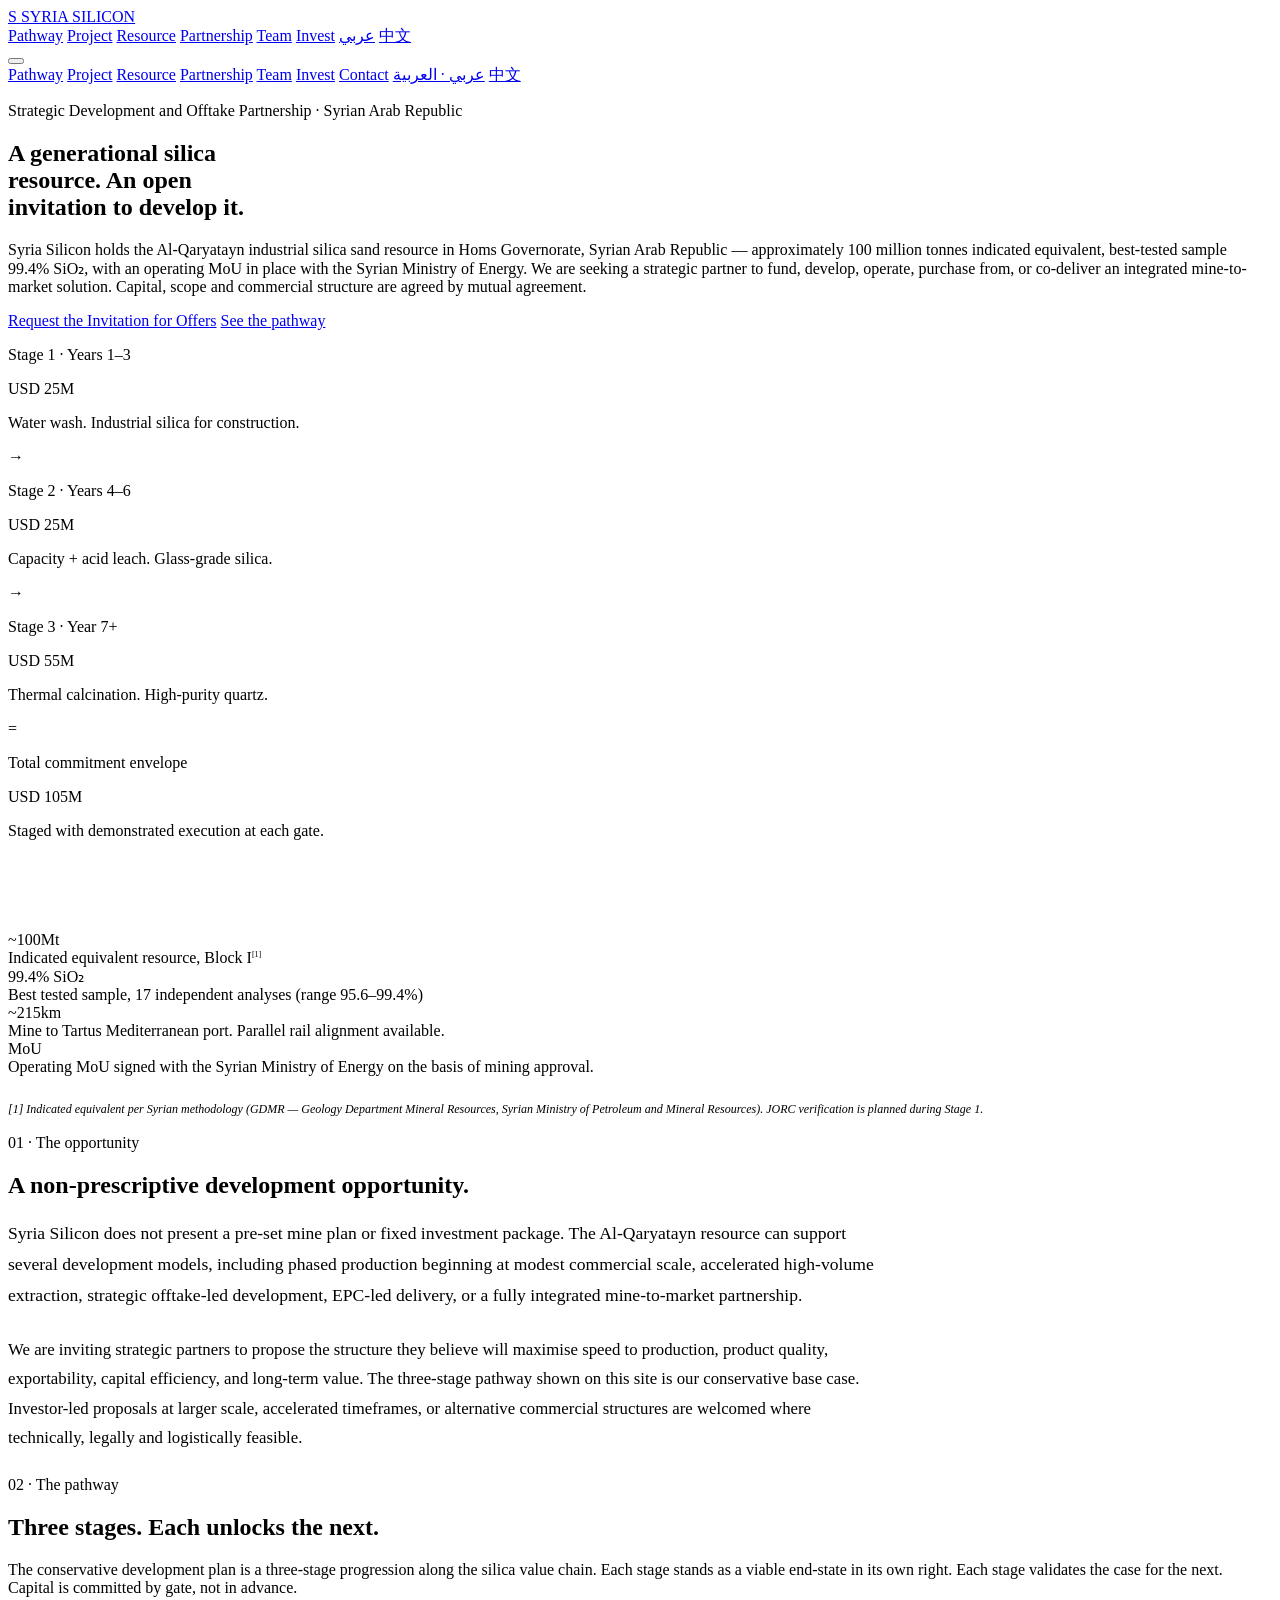
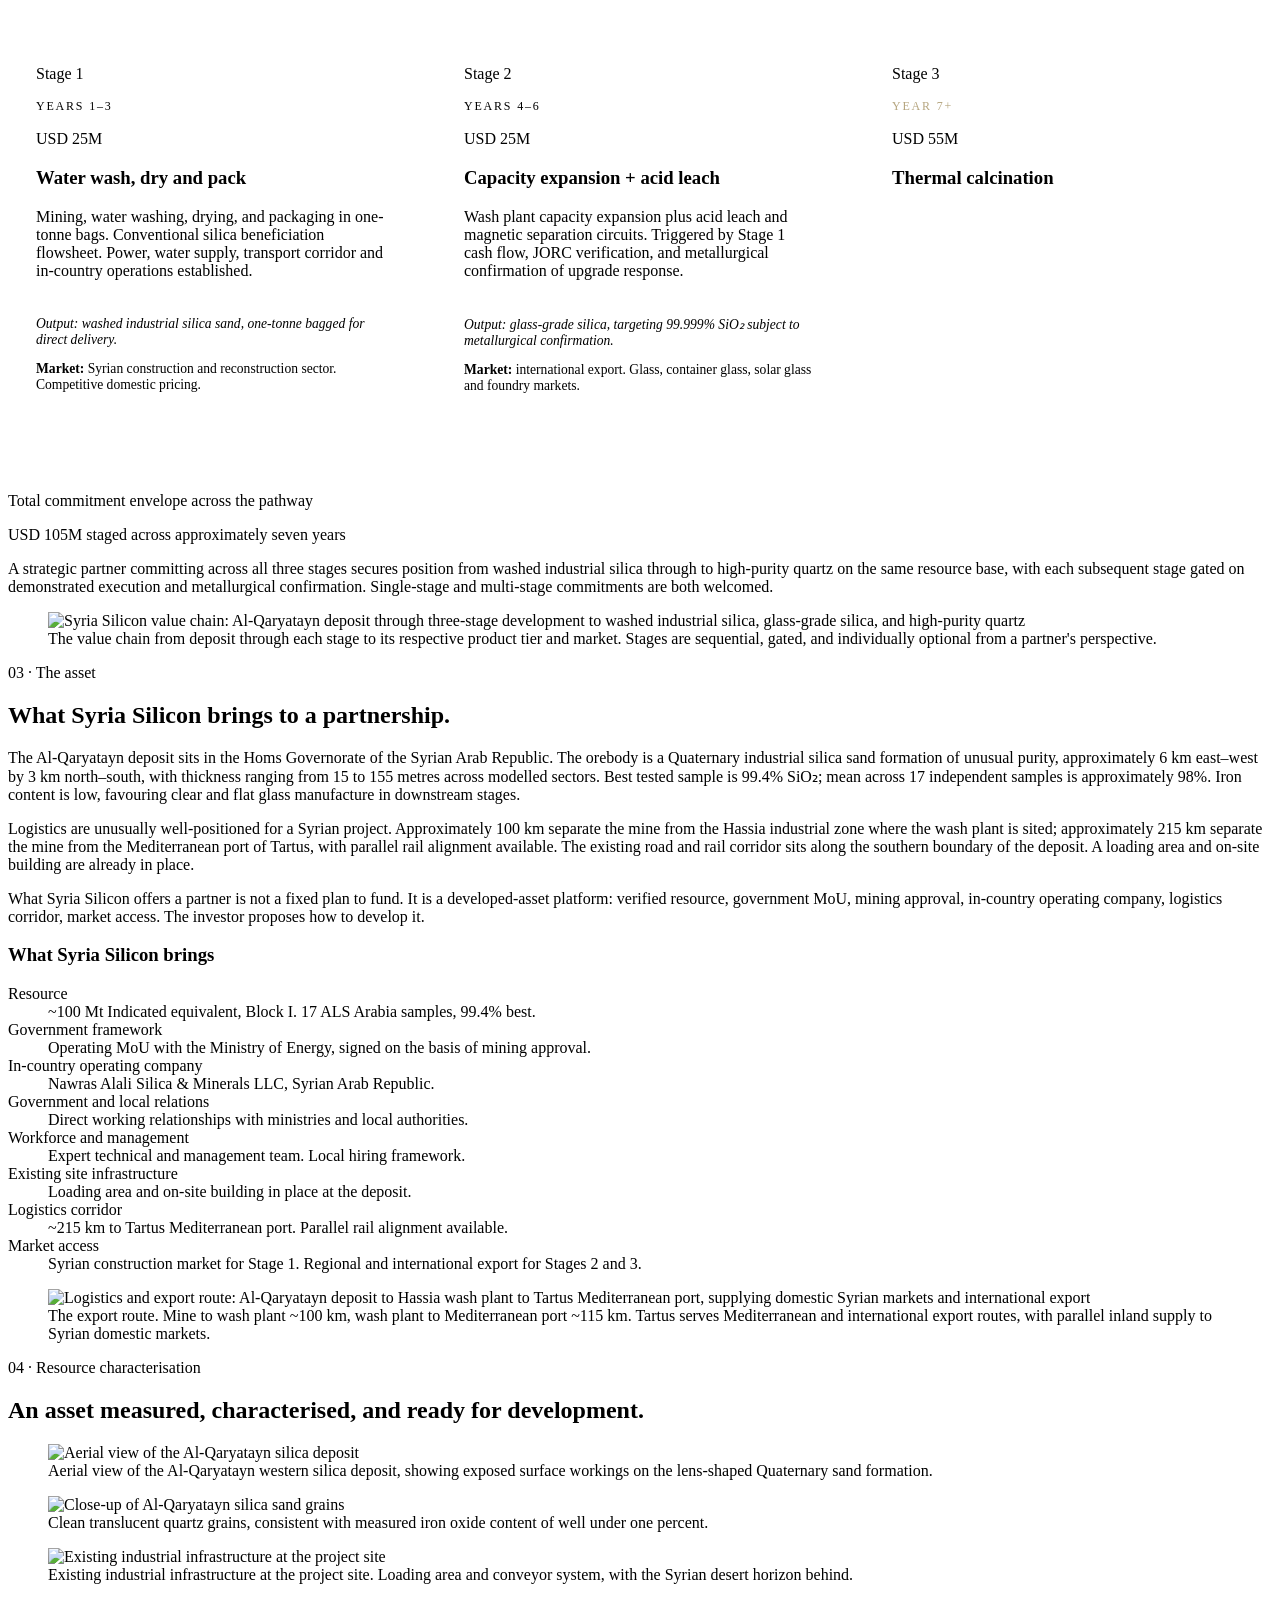
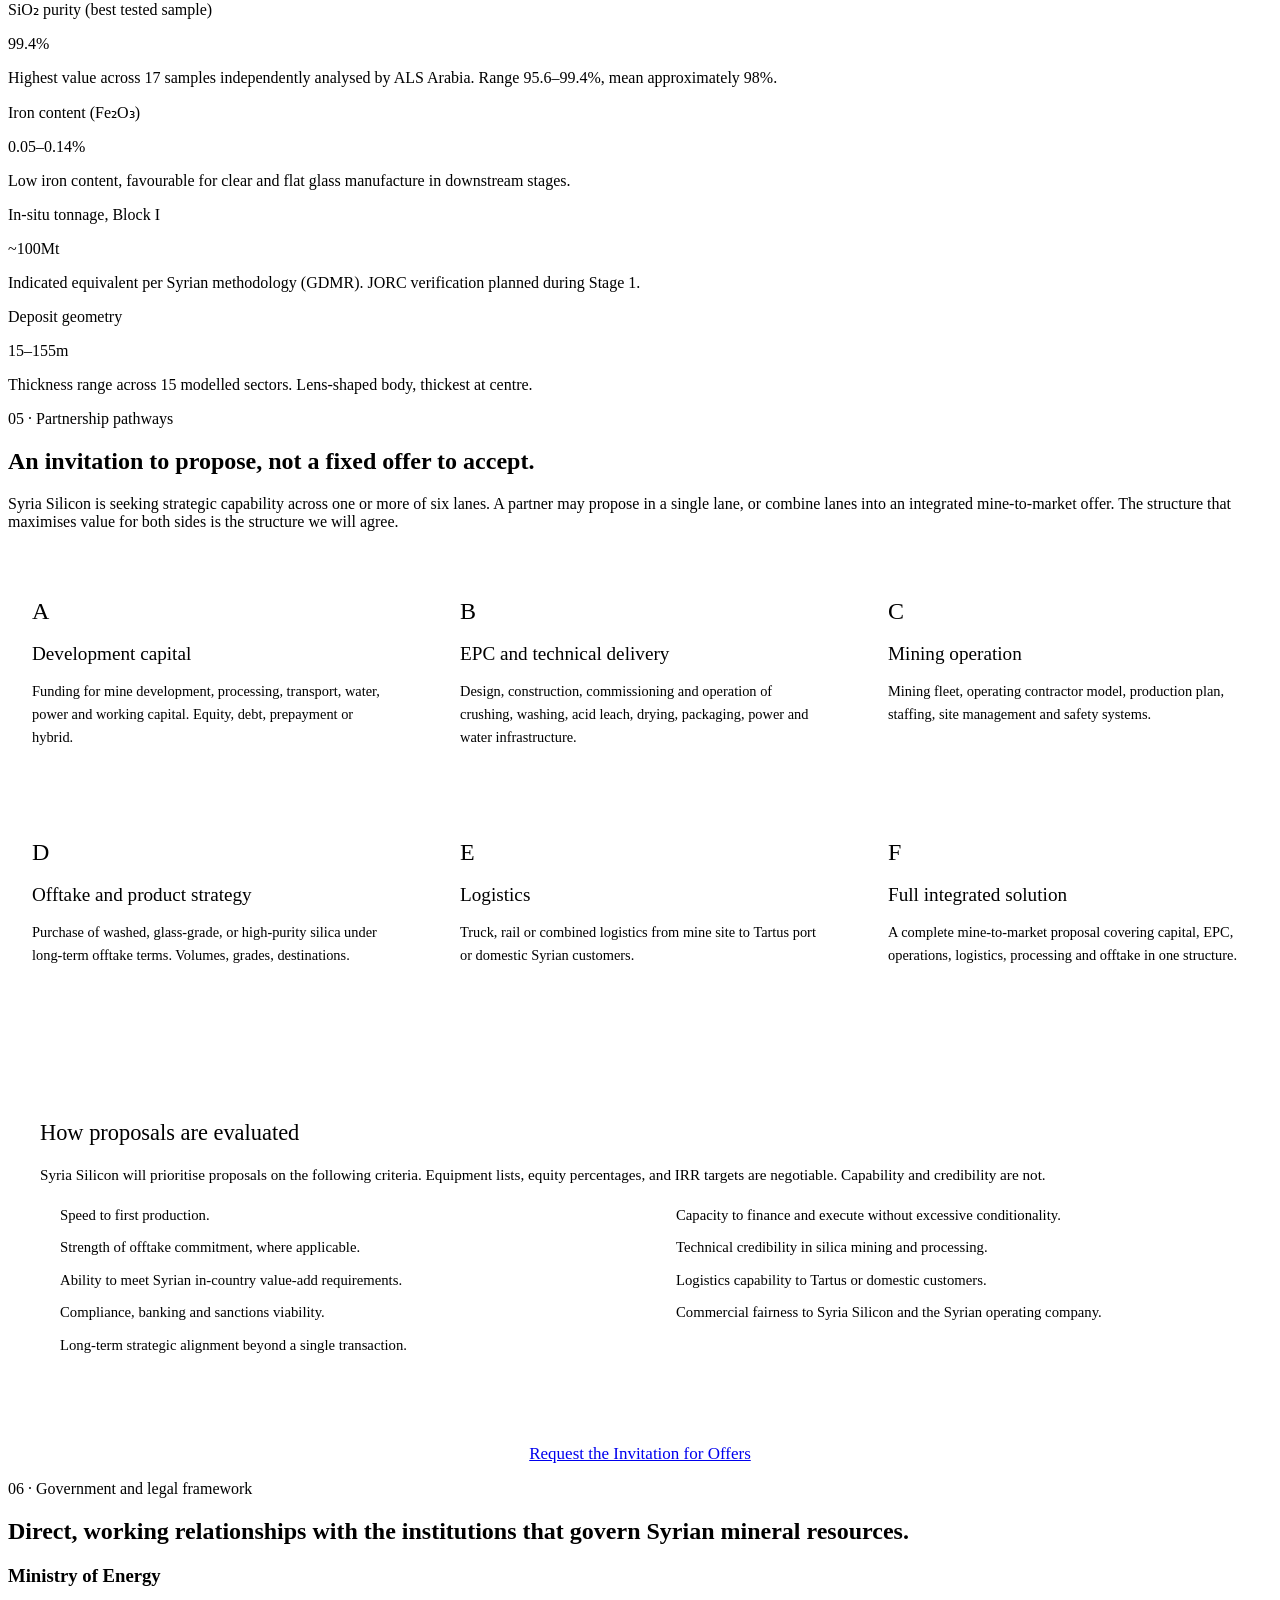
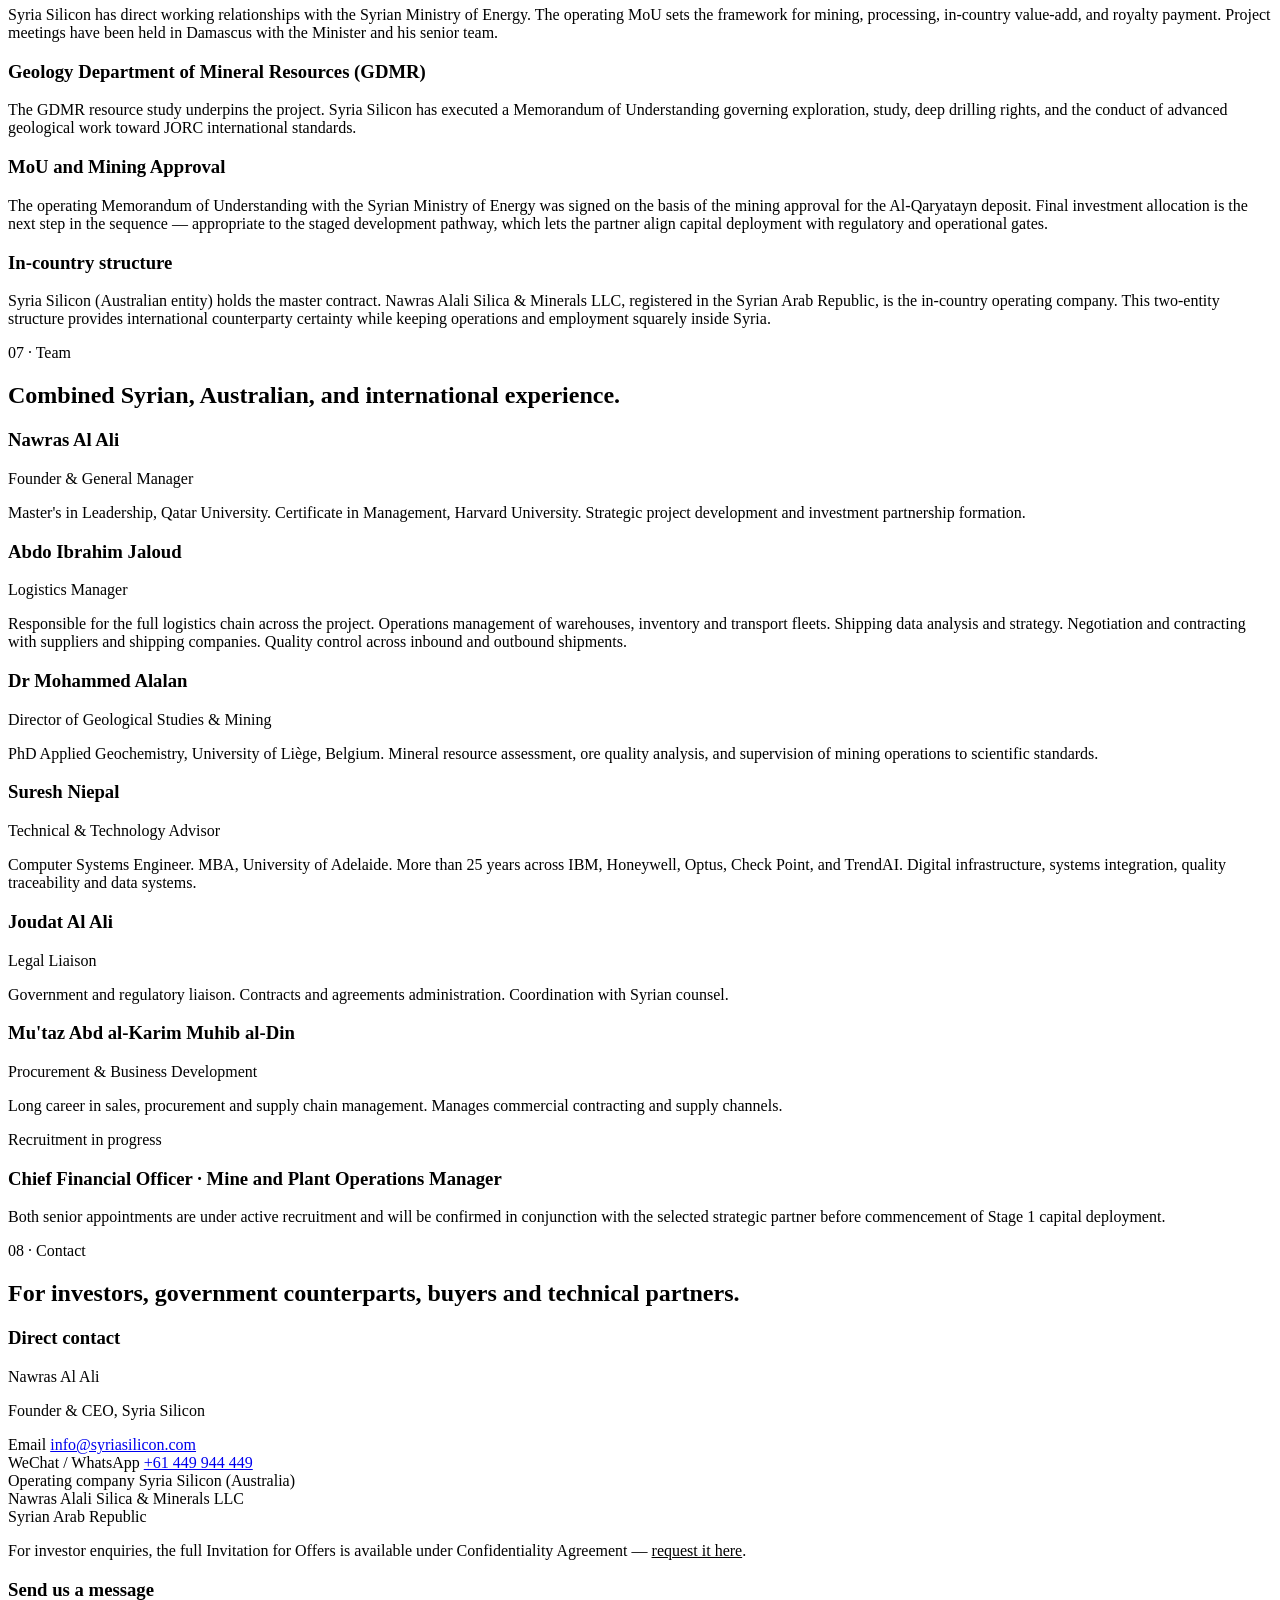
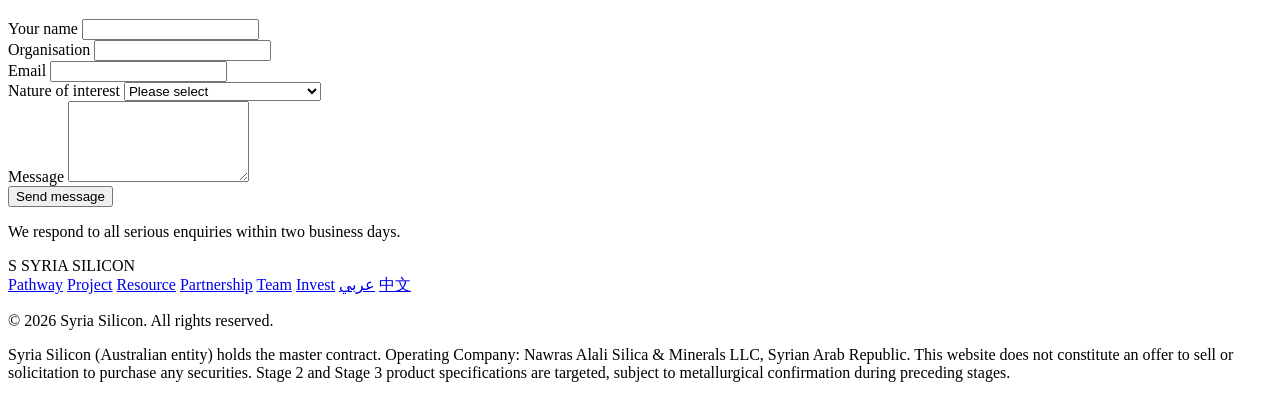
==== commit ae328306: "Add files via upload" ====
--- a/ar/index.html
+++ b/ar/index.html
@@ -1,23 +1,23 @@
 <!DOCTYPE html>
-<html lang="ar" dir="rtl">
+<html lang="en">
 <head>
 <meta charset="UTF-8">
 <meta name="viewport" content="width=device-width, initial-scale=1.0">
-<title>سيريا سيليكون — رمل السيليكا الصناعي، القريتين، الجمهورية العربية السورية</title>
-<meta name="description" content="تطوّر سيريا سيليكون مورد رمل السيليكا الصناعي في القريتين بالجمهورية العربية السورية. مسار تطوير على ثلاث مراحل بقيمة 105 مليون دولار. هيكل الشراكة والشروط التجارية بالتراضي.">
+<title>Syria Silicon — Industrial Silica Sand, Al-Qaryatayn, Syrian Arab Republic</title>
+<meta name="description" content="Syria Silicon holds the Al-Qaryatayn industrial silica sand resource in the Syrian Arab Republic. A staged USD 105M development pathway from washed silica to high-purity quartz. Strategic partnership terms by mutual agreement.">
 <meta name="author" content="Syria Silicon">
-<meta property="og:title" content="سيريا سيليكون">
-<meta property="og:description" content="تطوير رمل السيليكا الصناعي في القريتين، الجمهورية العربية السورية. مسار ثلاث مراحل: غسيل مائي، توسعة وترشيح حمضي، معالجة حرارية.">
+<meta property="og:title" content="Syria Silicon">
+<meta property="og:description" content="Industrial silica sand development at Al-Qaryatayn, Syrian Arab Republic. Three-stage pathway: water wash, capacity and acid leach, thermal calcination.">
 <meta property="og:type" content="website">
-<meta property="og:url" content="https://syriasilicon.com/ar">
+<meta property="og:url" content="https://syriasilicon.com">
+<meta property="og:image" content="https://syriasilicon.com/images/aerial_mine.jpg">
 <link rel="preconnect" href="https://fonts.googleapis.com">
 <link rel="preconnect" href="https://fonts.gstatic.com" crossorigin>
-<link href="https://fonts.googleapis.com/css2?family=Noto+Naskh+Arabic:wght@400;500;600;700&family=Noto+Sans+Arabic:wght@300;400;500;600;700&family=Cormorant+Garamond:wght@400;500;600&display=swap" rel="stylesheet">
+<link href="https://fonts.googleapis.com/css2?family=Cormorant+Garamond:wght@300;400;500;600;700&family=Inter:wght@300;400;500;600;700&display=swap" rel="stylesheet">
+<link rel="alternate" hreflang="ar" href="https://syriasilicon.com/ar">
+<link rel="alternate" hreflang="zh" href="https://syriasilicon.com/zh">
 <link rel="alternate" hreflang="en" href="https://syriasilicon.com/">
-<link rel="alternate" hreflang="zh" href="https://syriasilicon.com/zh">
-<link rel="alternate" hreflang="ar" href="https://syriasilicon.com/ar">
-<link rel="stylesheet" href="../styles.css">
-<link rel="stylesheet" href="styles-ar.css">
+<link rel="stylesheet" href="styles.css">
 <style>
 .pathway-three { display: grid; grid-template-columns: 1fr 1fr 1fr; gap: 1.25rem; margin-bottom: 3rem; }
 .pathway-three .pathway-card { padding: 2.25rem 1.75rem; }
@@ -26,60 +26,60 @@
 .pathway-three .pathway-card-3 .pathway-figure,
 .pathway-three .pathway-card-3 .pathway-title { color: var(--paper); }
 .pathway-three .pathway-card-3 .pathway-body { color: rgba(255,255,255,0.78); }
-.pathway-three .pathway-years { font-size: 0.78rem; color: var(--muted); margin-bottom: 0.4rem; font-weight: 500; }
+.pathway-three .pathway-years { font-size: 0.75rem; letter-spacing: 0.15em; text-transform: uppercase; color: var(--muted); margin-bottom: 0.4rem; font-weight: 500; }
 .pathway-three .pathway-card-3 .pathway-years { color: rgba(168,149,105,0.85); }
-.pathway-three .pathway-output { font-size: 0.88rem; color: var(--ink-soft); font-style: italic; padding-top: 1rem; margin-top: 1.25rem; border-top: 1px solid var(--line); line-height: 1.75; }
+.pathway-three .pathway-output { font-size: 0.85rem; color: var(--ink-soft); font-style: italic; padding-top: 1rem; margin-top: 1.25rem; border-top: 1px solid var(--line); }
 .pathway-three .pathway-card-3 .pathway-output { color: rgba(255,255,255,0.7); border-top-color: rgba(168,149,105,0.3); }
-.pathway-three .pathway-market { font-size: 0.88rem; color: var(--ink-soft); margin-top: 0.8rem; line-height: 1.75; }
+.pathway-three .pathway-market { font-size: 0.85rem; color: var(--ink-soft); margin-top: 0.8rem; }
 .pathway-three .pathway-card-3 .pathway-market { color: rgba(255,255,255,0.7); }
 @media (max-width: 900px) { .pathway-three { grid-template-columns: 1fr; } }
 .pathways-six { display: grid; grid-template-columns: repeat(3, 1fr); gap: 1.25rem; margin-top: 2.5rem; }
-.pathway-lane { padding: 1.75rem 1.5rem; background: var(--paper); border: 1px solid var(--line); border-right: 3px solid var(--gold); border-left: none; }
-.pathway-lane-letter { font-family: 'Cormorant Garamond', Georgia, serif; font-size: 1.5rem; color: var(--gold); font-weight: 500; line-height: 1; margin-bottom: 0.5rem; }
-.pathway-lane-title { font-family: 'Cormorant Garamond', 'Noto Naskh Arabic', Georgia, serif; font-size: 1.25rem; font-weight: 500; color: var(--navy-dark); margin-bottom: 0.6rem; line-height: 1.4; }
-.pathway-lane-body { font-size: 0.95rem; line-height: 1.85; color: var(--ink-soft); }
+.pathway-lane { padding: 1.75rem 1.5rem; background: var(--paper); border: 1px solid var(--line); border-left: 3px solid var(--gold); }
+.pathway-lane-letter { font-family: var(--font-display); font-size: 1.5rem; color: var(--gold); font-weight: 500; line-height: 1; margin-bottom: 0.5rem; }
+.pathway-lane-title { font-family: var(--font-display); font-size: 1.2rem; font-weight: 500; color: var(--navy-dark); margin-bottom: 0.6rem; line-height: 1.25; }
+.pathway-lane-body { font-size: 0.9rem; line-height: 1.6; color: var(--ink-soft); }
 @media (max-width: 1024px) { .pathways-six { grid-template-columns: 1fr 1fr; } }
 @media (max-width: 640px) { .pathways-six { grid-template-columns: 1fr; } }
 .selectivity { background: var(--cream); border-top: 3px solid var(--gold); padding: 2.5rem 2rem; margin-top: 3rem; }
-.selectivity h3 { font-family: 'Cormorant Garamond', 'Noto Naskh Arabic', Georgia, serif; font-size: 1.4rem; color: var(--navy-dark); margin-bottom: 1rem; font-weight: 500; }
-.selectivity p { font-size: 0.95rem; line-height: 1.85; color: var(--ink-soft); margin-bottom: 1rem; }
+.selectivity h3 { font-family: var(--font-display); font-size: 1.4rem; color: var(--navy-dark); margin-bottom: 1rem; font-weight: 500; }
+.selectivity p { font-size: 0.95rem; line-height: 1.7; color: var(--ink-soft); margin-bottom: 1rem; }
 .selectivity ul { list-style: none; padding: 0; margin: 0; display: grid; grid-template-columns: 1fr 1fr; gap: 0.6rem 2rem; }
-.selectivity ul li { position: relative; padding-right: 1.25rem; padding-left: 0; font-size: 0.95rem; line-height: 1.75; color: var(--ink-soft); }
-.selectivity ul li::before { content: ""; position: absolute; right: 0; left: auto; top: 0.65em; width: 8px; height: 1px; background: var(--gold); }
+.selectivity ul li { position: relative; padding-left: 1.25rem; font-size: 0.92rem; line-height: 1.55; color: var(--ink-soft); }
+.selectivity ul li::before { content: ""; position: absolute; left: 0; top: 0.55em; width: 8px; height: 1px; background: var(--gold); }
 @media (max-width: 768px) { .selectivity ul { grid-template-columns: 1fr; } }
 </style>
 </head>
-<body class="rtl-body">
+<body>
 
 <header class="nav" id="nav">
   <div class="nav-inner container">
     <a href="#top" class="nav-brand">
-      <span class="brand-mark">س</span>
-      <span class="brand-name">سيريا سيليكون</span>
+      <span class="brand-mark">S</span>
+      <span class="brand-name">SYRIA SILICON</span>
     </a>
     <nav class="nav-links">
-      <a href="#pathway">المسار</a>
-      <a href="#project">الأصل</a>
-      <a href="#resource">المورد</a>
-      <a href="#partnership">الشراكة</a>
-      <a href="#team">الفريق</a>
-      <a href="invest" class="nav-cta">استثمر</a>
-      <a href="/" class="nav-lang">EN</a>
+      <a href="#pathway">Pathway</a>
+      <a href="#project">Project</a>
+      <a href="#resource">Resource</a>
+      <a href="#partnership">Partnership</a>
+      <a href="#team">Team</a>
+      <a href="/invest" class="nav-cta">Invest</a>
+      <a href="/ar/" class="nav-lang" lang="ar">عربي</a>
       <a href="/zh/" class="nav-lang" lang="zh">中文</a>
     </nav>
-    <button class="nav-mobile-toggle" aria-label="القائمة" id="mobileToggle">
+    <button class="nav-mobile-toggle" aria-label="Menu" id="mobileToggle">
       <span></span><span></span><span></span>
     </button>
   </div>
   <nav class="nav-mobile" id="mobileNav">
-    <a href="#pathway">المسار</a>
-    <a href="#project">الأصل</a>
-    <a href="#resource">المورد</a>
-    <a href="#partnership">الشراكة</a>
-    <a href="#team">الفريق</a>
-    <a href="invest">استثمر</a>
-    <a href="#contact">التواصل</a>
-    <a href="/">English</a>
+    <a href="#pathway">Pathway</a>
+    <a href="#project">Project</a>
+    <a href="#resource">Resource</a>
+    <a href="#partnership">Partnership</a>
+    <a href="#team">Team</a>
+    <a href="/invest">Invest</a>
+    <a href="#contact">Contact</a>
+    <a href="/ar/" lang="ar">عربي · العربية</a>
     <a href="/zh/" lang="zh">中文</a>
   </nav>
 </header>
@@ -88,18 +88,18 @@
   <div class="hero-bg-image"></div>
   <div class="hero-overlay"></div>
   <div class="container hero-content">
-    <p class="hero-eyebrow">شراكة تطوير استراتيجية واتفاقية توريد · الجمهورية العربية السورية</p>
+    <p class="hero-eyebrow">Strategic Development and Offtake Partnership · Syrian Arab Republic</p>
     <h1 class="hero-title">
-      موردُ سيليكا<br>
-      بحجمٍ يمتدّ عبر الأجيال.<br>
-      دعوةٌ مفتوحةٌ لتطويره.
+      A generational silica<br>
+      resource. An open<br>
+      invitation to develop it.
     </h1>
     <p class="hero-lede">
-      تمتلك سيريا سيليكون مورد رمل السيليكا الصناعي في القريتين بمحافظة حمص، الجمهورية العربية السورية — نحو ١٠٠ مليون طن مكافئ مُستدلٌّ عليه، أعلى عيّنة فُحصت بلغت ٩٩٫٤٪ من ثاني أكسيد السيليكون، إلى جانب مذكّرة تفاهم تشغيلية مُبرَمة مع وزارة الطاقة. نسعى إلى شريكٍ استراتيجيّ يموّل المشروع، أو يطوّره، أو يشغّله، أو يشتري إنتاجه، أو يتشارك في تقديم حلٍّ متكاملٍ من المنجم إلى السوق. رأس المال والنطاق والهيكل التجاريّ كلّها بالتراضي.
+      Syria Silicon holds the Al-Qaryatayn industrial silica sand resource in Homs Governorate, Syrian Arab Republic — approximately 100 million tonnes indicated equivalent, best-tested sample 99.4% SiO₂, with an operating MoU in place with the Syrian Ministry of Energy. We are seeking a strategic partner to fund, develop, operate, purchase from, or co-deliver an integrated mine-to-market solution. Capital, scope and commercial structure are agreed by mutual agreement.
     </p>
     <div class="hero-actions">
-      <a href="invest" class="btn btn-primary">طلب دعوة تقديم العروض</a>
-      <a href="#pathway" class="btn btn-ghost">اطّلع على المسار</a>
+      <a href="/invest" class="btn btn-primary">Request the Invitation for Offers</a>
+      <a href="#pathway" class="btn btn-ghost">See the pathway</a>
     </div>
   </div>
   <div class="hero-scroll-indicator" aria-hidden="true"><span></span></div>
@@ -109,31 +109,31 @@
   <div class="container">
     <div class="raising-grid" style="grid-template-columns: 1fr auto 1fr auto 1fr auto 1fr;">
       <div class="raising-item raising-item-active">
-        <p class="raising-label">المرحلة الأولى · السنوات ١–٣</p>
-        <p class="raising-figure">25 مليون دولار</p>
-        <p class="raising-detail">غسيل مائي. سيليكا صناعية للبناء.</p>
-      </div>
-      <div class="raising-arrow" aria-hidden="true">←</div>
+        <p class="raising-label">Stage 1 · Years 1–3</p>
+        <p class="raising-figure">USD 25M</p>
+        <p class="raising-detail">Water wash. Industrial silica for construction.</p>
+      </div>
+      <div class="raising-arrow" aria-hidden="true">→</div>
       <div class="raising-item raising-item-future">
-        <p class="raising-label">المرحلة الثانية · السنوات ٤–٦</p>
-        <p class="raising-figure">25 مليون دولار</p>
-        <p class="raising-detail">توسعة وترشيح حمضي. سيليكا بدرجة الزجاج.</p>
-      </div>
-      <div class="raising-arrow" aria-hidden="true">←</div>
+        <p class="raising-label">Stage 2 · Years 4–6</p>
+        <p class="raising-figure">USD 25M</p>
+        <p class="raising-detail">Capacity + acid leach. Glass-grade silica.</p>
+      </div>
+      <div class="raising-arrow" aria-hidden="true">→</div>
       <div class="raising-item raising-item-future">
-        <p class="raising-label">المرحلة الثالثة · السنة ٧+</p>
-        <p class="raising-figure">55 مليون دولار</p>
-        <p class="raising-detail">معالجة حرارية. كوارتز عالي النقاء.</p>
+        <p class="raising-label">Stage 3 · Year 7+</p>
+        <p class="raising-figure">USD 55M</p>
+        <p class="raising-detail">Thermal calcination. High-purity quartz.</p>
       </div>
       <div class="raising-equals" aria-hidden="true">=</div>
       <div class="raising-item raising-item-total">
-        <p class="raising-label">إجمالي حدّ الالتزام</p>
-        <p class="raising-figure">105 مليون دولار</p>
-        <p class="raising-detail">على مراحل، مع تنفيذٍ مُثبَتٍ عند كلّ بوّابة.</p>
-      </div>
-    </div>
-    <p style="text-align:center; margin-top: 2rem; font-size: 0.9rem; color: rgba(255,255,255,0.65); font-style: italic; max-width: 780px; margin-right: auto; margin-left: auto; line-height: 1.85;">
-      تصف الأرقام رأس المال المطلوب في كلّ مرحلة. أمّا نطاق الشراكة وهيكلها التجاريّ — حقوق ملكية، أو EPC، أو اتفاقية توريد، أو شركة مشتركة، أو BOOT، أو حلٌّ متكاملٌ من المنجم إلى السوق — فكلّها بالتراضي.
+        <p class="raising-label">Total commitment envelope</p>
+        <p class="raising-figure">USD 105M</p>
+        <p class="raising-detail">Staged with demonstrated execution at each gate.</p>
+      </div>
+    </div>
+    <p style="text-align:center; margin-top: 2rem; font-size: 0.875rem; color: rgba(255,255,255,0.6); font-style: italic; max-width: 760px; margin-left: auto; margin-right: auto; line-height: 1.6;">
+      Figures describe the capital required at each stage. Partnership scope and commercial structure — equity, EPC, offtake, JV, BOOT, or integrated mine-to-market — are by mutual agreement.
     </p>
   </div>
 </section>
@@ -142,24 +142,24 @@
   <div class="container">
     <div class="facts-grid">
       <div class="fact">
-        <div class="fact-figure">~100<span class="fact-unit">مليون طن</span></div>
-        <div class="fact-label">مورد مكافئ مستدلّ عليه، الكتلة الأولى<sup style="font-size: 0.5em; vertical-align: super;">[١]</sup></div>
+        <div class="fact-figure">~100<span class="fact-unit">Mt</span></div>
+        <div class="fact-label">Indicated equivalent resource, Block I<sup style="font-size: 0.5em; vertical-align: super;">[1]</sup></div>
       </div>
       <div class="fact">
         <div class="fact-figure">99.4<span class="fact-unit">% SiO₂</span></div>
-        <div class="fact-label">أعلى عيّنة فُحصت، ١٧ تحليلاً مستقلّاً (المدى ٩٥٫٦–٩٩٫٤٪)</div>
+        <div class="fact-label">Best tested sample, 17 independent analyses (range 95.6–99.4%)</div>
       </div>
       <div class="fact">
-        <div class="fact-figure">~215<span class="fact-unit">كم</span></div>
-        <div class="fact-label">من المنجم إلى ميناء طرطوس المتوسطي. خط سكة حديدية موازٍ متاح.</div>
+        <div class="fact-figure">~215<span class="fact-unit">km</span></div>
+        <div class="fact-label">Mine to Tartus Mediterranean port. Parallel rail alignment available.</div>
       </div>
       <div class="fact">
-        <div class="fact-figure">مذكّرة تفاهم</div>
-        <div class="fact-label">مذكّرة تفاهم تشغيلية مُبرَمة مع وزارة الطاقة السورية بناءً على الموافقة على التعدين.</div>
-      </div>
-    </div>
-    <p style="font-size: 0.8rem; color: var(--muted); margin-top: 1.5rem; font-style: italic; line-height: 1.85;">
-      [١] مكافئ مستدلّ عليه وفق المنهجية السورية (المؤسّسة العامّة للجيولوجيا والثروة المعدنية، وزارة النفط والثروة المعدنية). التحقّق وفق معايير JORC مقرّر خلال المرحلة الأولى.
+        <div class="fact-figure">MoU</div>
+        <div class="fact-label">Operating MoU signed with the Syrian Ministry of Energy on the basis of mining approval.</div>
+      </div>
+    </div>
+    <p style="font-size: 0.75rem; color: var(--muted); margin-top: 1.5rem; font-style: italic; line-height: 1.5;">
+      [1] Indicated equivalent per Syrian methodology (GDMR — Geology Department Mineral Resources, Syrian Ministry of Petroleum and Mineral Resources). JORC verification is planned during Stage 1.
     </p>
   </div>
 </section>
@@ -167,15 +167,15 @@
 <section class="section section-cream" id="philosophy">
   <div class="container">
     <div class="section-head">
-      <p class="eyebrow">٠١ · الفرصة</p>
-      <h2 class="section-title">فرصةُ تطويرٍ دون هيكلٍ مُسبقٍ مفروض.</h2>
+      <p class="eyebrow">01 · The opportunity</p>
+      <h2 class="section-title">A non-prescriptive development opportunity.</h2>
     </div>
     <div style="max-width: 880px;">
-      <p style="font-size: 1.1rem; line-height: 1.95; color: var(--ink-soft); margin-bottom: 1.5rem;">
-        لا تطرح سيريا سيليكون خطّة منجمٍ محدّدةً سلفاً أو حزمةً استثماريّةً ثابتة. يستوعب موردُ القريتين عدّة نماذج تطوير، تشمل الإنتاج المرحليّ بنطاقٍ تجاريٍّ بادئ، أو الاستخراج المُعجَّل بأحجامٍ كبيرة، أو التطوير المدفوع باتفاقية توريدٍ استراتيجيّة، أو التطوير بقيادة مقاول EPC، أو شراكةً متكاملةً من المنجم إلى السوق.
+      <p style="font-size: 1.1rem; line-height: 1.75; color: var(--ink-soft); margin-bottom: 1.5rem;">
+        Syria Silicon does not present a pre-set mine plan or fixed investment package. The Al-Qaryatayn resource can support several development models, including phased production beginning at modest commercial scale, accelerated high-volume extraction, strategic offtake-led development, EPC-led delivery, or a fully integrated mine-to-market partnership.
       </p>
-      <p style="font-size: 1.05rem; line-height: 1.95; color: var(--ink-soft); margin-bottom: 1.5rem;">
-        ندعو الشركاء الاستراتيجيّين إلى اقتراح الهيكل الذي يُعظّم سرعة الوصول إلى الإنتاج، وجودة المنتج، وقابليّة التصدير، وكفاءة رأس المال، والقيمة طويلة الأمد. مسار المراحل الثلاث المعروض هنا هو خطّ الأساس المتحفّظ لدينا. ونُرحّب بالمقترحات التي يقودها المستثمر بنطاقٍ أوسع، أو جدولٍ زمنيٍّ مُعجَّل، أو هياكل تجاريّة بديلة، حيث يكون ذلك ممكناً من النواحي التقنيّة والقانونيّة واللوجستيّة.
+      <p style="font-size: 1.05rem; line-height: 1.75; color: var(--ink-soft); margin-bottom: 1.5rem;">
+        We are inviting strategic partners to propose the structure they believe will maximise speed to production, product quality, exportability, capital efficiency, and long-term value. The three-stage pathway shown on this site is our conservative base case. Investor-led proposals at larger scale, accelerated timeframes, or alternative commercial structures are welcomed where technically, legally and logistically feasible.
       </p>
     </div>
   </div>
@@ -184,55 +184,55 @@
 <section class="section section-light" id="pathway">
   <div class="container">
     <div class="section-head">
-      <p class="eyebrow">٠٢ · المسار</p>
-      <h2 class="section-title">ثلاث مراحل. كلٌّ تفتح التالية.</h2>
+      <p class="eyebrow">02 · The pathway</p>
+      <h2 class="section-title">Three stages. Each unlocks the next.</h2>
     </div>
 
     <div class="pathway-intro">
-      <p>خطّة التطوير المتحفّظة تتدرّج على ثلاث مراحل صعوداً في سلسلة قيمة السيليكا. كلّ مرحلةٍ تشكّل بحدّ ذاتها وضعاً نهائياً قائماً بذاته. وكلّ مرحلةٍ تُثبت حجّة الانتقال إلى التي تليها. ويُلتزَم رأس المال عند كلّ بوّابة، لا مقدَّماً.</p>
+      <p>The conservative development plan is a three-stage progression along the silica value chain. Each stage stands as a viable end-state in its own right. Each stage validates the case for the next. Capital is committed by gate, not in advance.</p>
     </div>
 
     <div class="pathway-three">
       <div class="pathway-card pathway-card-1">
-        <p class="pathway-tag">المرحلة الأولى</p>
-        <p class="pathway-years">السنوات ١–٣</p>
-        <p class="pathway-figure">25 مليون دولار</p>
-        <h3 class="pathway-title">غسيل مائي وتجفيف وتعبئة</h3>
-        <p class="pathway-body">تعدين وغسيل مائي وتجفيف وتعبئة في أكياس بسعة الطن الواحد. مخطّط معالجة سيليكا تقليدي. تأسيس البنية التحتية للطاقة وإمدادات المياه وممرّ النقل والعمليات داخل البلد.</p>
-        <p class="pathway-output">المنتج: رمل سيليكا صناعي مغسول، معبّأ في أكياس طن واحد للتوريد المباشر.</p>
-        <p class="pathway-market"><strong>السوق:</strong> قطاع البناء وإعادة الإعمار السوري. تسعير محلّي تنافسي.</p>
+        <p class="pathway-tag">Stage 1</p>
+        <p class="pathway-years">Years 1–3</p>
+        <p class="pathway-figure">USD 25M</p>
+        <h3 class="pathway-title">Water wash, dry and pack</h3>
+        <p class="pathway-body">Mining, water washing, drying, and packaging in one-tonne bags. Conventional silica beneficiation flowsheet. Power, water supply, transport corridor and in-country operations established.</p>
+        <p class="pathway-output">Output: washed industrial silica sand, one-tonne bagged for direct delivery.</p>
+        <p class="pathway-market"><strong>Market:</strong> Syrian construction and reconstruction sector. Competitive domestic pricing.</p>
       </div>
 
       <div class="pathway-card pathway-card-2">
-        <p class="pathway-tag">المرحلة الثانية</p>
-        <p class="pathway-years">السنوات ٤–٦</p>
-        <p class="pathway-figure">25 مليون دولار</p>
-        <h3 class="pathway-title">توسعة الطاقة والاستخلاص بالحمض</h3>
-        <p class="pathway-body">توسعة طاقة وحدة الغسيل، مع إضافة دوائر الاستخلاص بالحمض والفصل المغناطيسيّ. ينطلق العمل في هذه المرحلة بعد التدفّق النقديّ من المرحلة الأولى، والتحقّق وفق معايير JORC، والتأكيد الميتالورجيّ لاستجابة الترقية.</p>
-        <p class="pathway-output">المنتج: سيليكا بدرجة الزجاج، تستهدف ٩٩٫٩٩٩٪ من ثاني أكسيد السيليكون، رهناً بالتأكيد الميتالورجيّ.</p>
-        <p class="pathway-market"><strong>السوق:</strong> التصدير الدوليّ. الزجاج، وزجاج العبوات، والزجاج الشمسيّ، وأسواق السبائك.</p>
+        <p class="pathway-tag">Stage 2</p>
+        <p class="pathway-years">Years 4–6</p>
+        <p class="pathway-figure">USD 25M</p>
+        <h3 class="pathway-title">Capacity expansion + acid leach</h3>
+        <p class="pathway-body">Wash plant capacity expansion plus acid leach and magnetic separation circuits. Triggered by Stage 1 cash flow, JORC verification, and metallurgical confirmation of upgrade response.</p>
+        <p class="pathway-output">Output: glass-grade silica, targeting 99.999% SiO₂ subject to metallurgical confirmation.</p>
+        <p class="pathway-market"><strong>Market:</strong> international export. Glass, container glass, solar glass and foundry markets.</p>
       </div>
 
       <div class="pathway-card pathway-card-3">
-        <p class="pathway-tag">المرحلة الثالثة</p>
-        <p class="pathway-years">السنة ٧+</p>
-        <p class="pathway-figure">55 مليون دولار</p>
-        <h3 class="pathway-title">المعالجة الحرارية والتكليس</h3>
-        <p class="pathway-body">دوائر المعالجة الحرارية والتكليس لإنتاج كوارتز عالي النقاء. تنطلق هذه المرحلة بعد استيفاء منتج المرحلة الثانية شروطَ الشركاء الاستراتيجيّين، وبعد استجابةٍ ميتالورجيّةٍ مؤكَّدة.</p>
-        <p class="pathway-output">المنتج: كوارتز عالي النقاء، يستهدف الدرجة الشمسيّة مع مسارٍ نحو مواصفات أشباه الموصلات.</p>
-        <p class="pathway-market"><strong>السوق:</strong> التصدير الدوليّ. أسواقٌ متخصّصةٌ عالية القيمة، وتموضعٌ طويل الأمد مدفوعٌ باتفاقيّات التوريد.</p>
+        <p class="pathway-tag">Stage 3</p>
+        <p class="pathway-years">Year 7+</p>
+        <p class="pathway-figure">USD 55M</p>
+        <h3 class="pathway-title">Thermal calcination</h3>
+        <p class="pathway-body">Thermal treatment and calcination circuits producing high-purity quartz. Conditioned on Stage 2 product qualification with strategic offtake partners and confirmed metallurgical response.</p>
+        <p class="pathway-output">Output: high-purity quartz, targeting solar-grade with pathway toward semiconductor-grade specifications.</p>
+        <p class="pathway-market"><strong>Market:</strong> international export. High-value specialty markets, long-term offtake-led positioning.</p>
       </div>
     </div>
 
     <div class="pathway-combined">
-      <p class="pathway-combined-label">إجمالي حدّ الالتزام عبر المسار</p>
-      <p class="pathway-combined-figure">١٠٥ مليون دولار على مراحل خلال نحو سبع سنوات</p>
-      <p class="pathway-combined-body">الشريك الاستراتيجيّ الذي يلتزم عبر المراحل الثلاث يَحجز موقعه من السيليكا الصناعيّة المغسولة وصولاً إلى الكوارتز عالي النقاء، على المورد ذاته، حيث تُشترَط في كلّ مرحلةٍ لاحقةٍ نتائج تنفيذٍ مُثبَتةٌ وتأكيدٌ ميتالورجيّ. كما نُرحّب بالالتزام على مرحلةٍ واحدةٍ أو على عدّة مراحل.</p>
+      <p class="pathway-combined-label">Total commitment envelope across the pathway</p>
+      <p class="pathway-combined-figure">USD 105M staged across approximately seven years</p>
+      <p class="pathway-combined-body">A strategic partner committing across all three stages secures position from washed industrial silica through to high-purity quartz on the same resource base, with each subsequent stage gated on demonstrated execution and metallurgical confirmation. Single-stage and multi-stage commitments are both welcomed.</p>
     </div>
 
     <figure class="diagram">
-      <img src="../images/value_chain.svg" alt="سلسلة قيمة سيريا سيليكون: مورد القريتين عبر التطوير على ثلاث مراحل إلى السيليكا الصناعية المغسولة والسيليكا بدرجة الزجاج والكوارتز عالي النقاء">
-      <figcaption>سلسلة القيمة من المورد عبر كل مرحلة إلى شريحة المنتج وسوقه. المراحل متسلسلة، مُبَوَّبة، وكل منها اختيارية من منظور الشريك.</figcaption>
+      <img src="images/value_chain.svg" alt="Syria Silicon value chain: Al-Qaryatayn deposit through three-stage development to washed industrial silica, glass-grade silica, and high-purity quartz">
+      <figcaption>The value chain from deposit through each stage to its respective product tier and market. Stages are sequential, gated, and individually optional from a partner's perspective.</figcaption>
     </figure>
   </div>
 </section>
@@ -240,38 +240,38 @@
 <section class="section section-cream" id="project">
   <div class="container">
     <div class="section-head">
-      <p class="eyebrow">٠٣ · الأصل</p>
-      <h2 class="section-title">ما تقدّمه سيريا سيليكون للشريك.</h2>
+      <p class="eyebrow">03 · The asset</p>
+      <h2 class="section-title">What Syria Silicon brings to a partnership.</h2>
     </div>
 
     <div class="two-col">
       <div class="two-col-text">
-        <p>يقع مورد القريتين في محافظة حمص بالجمهورية العربية السورية. الجسم الخام تكوينٌ رمليٌّ سيليكيٌّ صناعيٌّ رباعيُّ التكوين، بنقاءٍ استثنائيّ، يمتدّ نحو ٦ كم من الشرق إلى الغرب و٣ كم من الشمال إلى الجنوب، بسماكةٍ تتراوح بين ١٥ و١٥٥ متراً عبر القطاعات المُنمذجة. أعلى عيّنةٍ فُحصت بلغت ٩٩٫٤٪ من ثاني أكسيد السيليكون؛ متوسّط ١٧ عيّنةً مستقلّةً نحو ٩٨٪. محتوى الحديد منخفض، ما يُلائم تصنيع الزجاج الشفّاف والمسطّح في المراحل اللاحقة.</p>
-
-        <p>تتمتّع اللوجستيّات في الموقع بمواتاةٍ لافتةٍ بمعايير المشاريع السورية. نحو ١٠٠ كم تفصل المنجم عن منطقة حسياء الصناعية حيث تُقام وحدة الغسيل؛ نحو ٢١٥ كم تفصل المنجم عن ميناء طرطوس على المتوسّط، مع توافر خطّ سكّة حديدية موازٍ. يمتدّ ممرّ الطريق والسكّة الحديدية القائم على الحدّ الجنوبيّ للمورد. وتتوفّر في الموقع منطقة تحميل ومبنىً ميدانيّ.</p>
-
-        <p>ما تقدّمه سيريا سيليكون للشريك ليس مشروعاً جاهزاً للتمويل، بل منصّة أصلٍ مطوّرة: موردٌ مُتحقَّق، ومذكّرة تفاهم حكومية، وموافقة تعدين، وشركة تشغيل داخل البلد، وممرٌّ لوجستيّ، ونفاذٌ تسويقيّ. والمستثمر هو من يقترح كيفية تطويره.</p>
+        <p>The Al-Qaryatayn deposit sits in the Homs Governorate of the Syrian Arab Republic. The orebody is a Quaternary industrial silica sand formation of unusual purity, approximately 6 km east–west by 3 km north–south, with thickness ranging from 15 to 155 metres across modelled sectors. Best tested sample is 99.4% SiO₂; mean across 17 independent samples is approximately 98%. Iron content is low, favouring clear and flat glass manufacture in downstream stages.</p>
+
+        <p>Logistics are unusually well-positioned for a Syrian project. Approximately 100 km separate the mine from the Hassia industrial zone where the wash plant is sited; approximately 215 km separate the mine from the Mediterranean port of Tartus, with parallel rail alignment available. The existing road and rail corridor sits along the southern boundary of the deposit. A loading area and on-site building are already in place.</p>
+
+        <p>What Syria Silicon offers a partner is not a fixed plan to fund. It is a developed-asset platform: verified resource, government MoU, mining approval, in-country operating company, logistics corridor, market access. The investor proposes how to develop it.</p>
       </div>
       <div class="two-col-aside">
         <div class="aside-card">
-          <h3 class="aside-title">إسهام سيريا سيليكون</h3>
+          <h3 class="aside-title">What Syria Silicon brings</h3>
           <dl class="aside-list">
-            <dt>المورد</dt><dd>نحو ١٠٠ مليون طن مكافئ مُستدلٌّ عليه، الكتلة الأولى. ١٧ عيّنة ALS Arabia، أعلاها ٩٩٫٤٪.</dd>
-            <dt>الإطار الحكومي</dt><dd>مذكّرة تفاهم تشغيلية مع وزارة الطاقة، مُبرَمة بناءً على الموافقة على التعدين.</dd>
-            <dt>شركة التشغيل داخل البلد</dt><dd>شركة نورس العلي للسيليكا والمعادن المحدودة المسؤولية، الجمهورية العربية السورية.</dd>
-            <dt>التواصل الحكومي والمحلّي</dt><dd>صلات عملٍ مباشرة مع الوزارات والسلطات المحلية.</dd>
-            <dt>الفريق والإدارة</dt><dd>فريق تقنيّ وإداريّ خبير. إطار توظيفٍ محلّي.</dd>
-            <dt>البنية التحتية القائمة</dt><dd>منطقة تحميل ومبنىً ميدانيّ في الموقع.</dd>
-            <dt>الممرّ اللوجستيّ</dt><dd>نحو ٢١٥ كم إلى ميناء طرطوس المتوسّطي. خطّ سكّة حديدية موازٍ متاح.</dd>
-            <dt>النفاذ التسويقيّ</dt><dd>السوق السوريّ للبناء في المرحلة الأولى. التصدير الإقليميّ والدوليّ في المرحلتين الثانية والثالثة.</dd>
+            <dt>Resource</dt><dd>~100 Mt Indicated equivalent, Block I. 17 ALS Arabia samples, 99.4% best.</dd>
+            <dt>Government framework</dt><dd>Operating MoU with the Ministry of Energy, signed on the basis of mining approval.</dd>
+            <dt>In-country operating company</dt><dd>Nawras Alali Silica &amp; Minerals LLC, Syrian Arab Republic.</dd>
+            <dt>Government and local relations</dt><dd>Direct working relationships with ministries and local authorities.</dd>
+            <dt>Workforce and management</dt><dd>Expert technical and management team. Local hiring framework.</dd>
+            <dt>Existing site infrastructure</dt><dd>Loading area and on-site building in place at the deposit.</dd>
+            <dt>Logistics corridor</dt><dd>~215 km to Tartus Mediterranean port. Parallel rail alignment available.</dd>
+            <dt>Market access</dt><dd>Syrian construction market for Stage 1. Regional and international export for Stages 2 and 3.</dd>
           </dl>
         </div>
       </div>
     </div>
 
     <figure class="diagram diagram-wide">
-      <img src="../images/export_route.svg" alt="مسار اللوجستيات والتصدير: مورد القريتين إلى وحدة غسيل حسياء إلى ميناء طرطوس المتوسطي، يخدم الأسواق السورية المحلية والتصدير الدولي">
-      <figcaption>مسار التصدير. من المنجم إلى الوحدة نحو ١٠٠ كم، ومن الوحدة إلى الميناء نحو ١١٥ كم. ميناء طرطوس يخدم مسارات المتوسط والتصدير الدولي، مع توريد داخلي موازٍ للأسواق السورية المحلية.</figcaption>
+      <img src="images/export_route.svg" alt="Logistics and export route: Al-Qaryatayn deposit to Hassia wash plant to Tartus Mediterranean port, supplying domestic Syrian markets and international export">
+      <figcaption>The export route. Mine to wash plant ~100 km, wash plant to Mediterranean port ~115 km. Tartus serves Mediterranean and international export routes, with parallel inland supply to Syrian domestic markets.</figcaption>
     </figure>
   </div>
 </section>
@@ -279,46 +279,46 @@
 <section class="section section-dark" id="resource">
   <div class="container">
     <div class="section-head">
-      <p class="eyebrow eyebrow-light">٠٤ · توصيف المورد</p>
-      <h2 class="section-title section-title-light">أصل مُقاس ومُوصَّف وجاهز للتطوير.</h2>
+      <p class="eyebrow eyebrow-light">04 · Resource characterisation</p>
+      <h2 class="section-title section-title-light">An asset measured, characterised, and ready for development.</h2>
     </div>
 
     <div class="resource-imagery">
       <figure class="resource-image-wide">
-        <img src="../images/aerial_mine.jpg" alt="منظر جوّي لمورد سيليكا القريتين">
-        <figcaption>منظر جوّي لمورد سيليكا القريتين الغربي، يُظهر السطح المكشوف على التكوين الرملي الرباعي العدسي الشكل.</figcaption>
+        <img src="images/aerial_mine.jpg" alt="Aerial view of the Al-Qaryatayn silica deposit">
+        <figcaption>Aerial view of the Al-Qaryatayn western silica deposit, showing exposed surface workings on the lens-shaped Quaternary sand formation.</figcaption>
       </figure>
       <figure class="resource-image-tall">
-        <img src="../images/sand_closeup.jpg" alt="لقطة قريبة لحبيبات رمل سيليكا القريتين">
-        <figcaption>حبيبات كوارتز شفّافة نظيفة، تتسق مع محتوى أكسيد الحديد المُقاس الأدنى بكثير من واحد بالمئة.</figcaption>
+        <img src="images/sand_closeup.jpg" alt="Close-up of Al-Qaryatayn silica sand grains">
+        <figcaption>Clean translucent quartz grains, consistent with measured iron oxide content of well under one percent.</figcaption>
       </figure>
     </div>
 
     <figure class="resource-image-wide resource-image-second">
-      <img src="../images/site_infrastructure.jpg" alt="البنية التحتية الصناعية القائمة في موقع المشروع">
-      <figcaption>البنية التحتية الصناعية القائمة في موقع المشروع. منطقة التحميل ونظام النقل بالحزام، مع أُفق الصحراء السورية خلفهما.</figcaption>
+      <img src="images/site_infrastructure.jpg" alt="Existing industrial infrastructure at the project site">
+      <figcaption>Existing industrial infrastructure at the project site. Loading area and conveyor system, with the Syrian desert horizon behind.</figcaption>
     </figure>
 
     <div class="resource-stats">
       <div class="stat-block">
-        <p class="stat-label">نقاء ثاني أكسيد السيليكون (أفضل عيّنة)</p>
+        <p class="stat-label">SiO₂ purity (best tested sample)</p>
         <p class="stat-figure">99.4%</p>
-        <p class="stat-note">أعلى قيمة عبر ١٧ عيّنة فحصها مختبر ALS Arabia باستقلالية. المدى ٩٥٫٦–٩٩٫٤٪، المتوسط نحو ٩٨٪.</p>
+        <p class="stat-note">Highest value across 17 samples independently analysed by ALS Arabia. Range 95.6–99.4%, mean approximately 98%.</p>
       </div>
       <div class="stat-block">
-        <p class="stat-label">محتوى الحديد (Fe₂O₃)</p>
+        <p class="stat-label">Iron content (Fe₂O₃)</p>
         <p class="stat-figure">0.05<span class="stat-decoration">–</span>0.14%</p>
-        <p class="stat-note">محتوى حديد منخفض، يُلائم تصنيع الزجاج الشفاف والمسطّح في المراحل اللاحقة.</p>
+        <p class="stat-note">Low iron content, favourable for clear and flat glass manufacture in downstream stages.</p>
       </div>
       <div class="stat-block">
-        <p class="stat-label">الكتلة في موضعها، الكتلة الأولى</p>
-        <p class="stat-figure">~100<span class="stat-unit">مليون طن</span></p>
-        <p class="stat-note">مكافئ مستدلّ عليه وفق المنهجية السورية. التحقّق وفق JORC مقرّر خلال المرحلة الأولى.</p>
+        <p class="stat-label">In-situ tonnage, Block I</p>
+        <p class="stat-figure">~100<span class="stat-unit">Mt</span></p>
+        <p class="stat-note">Indicated equivalent per Syrian methodology (GDMR). JORC verification planned during Stage 1.</p>
       </div>
       <div class="stat-block">
-        <p class="stat-label">هندسة المورد</p>
-        <p class="stat-figure">15<span class="stat-decoration">–</span>155<span class="stat-unit">م</span></p>
-        <p class="stat-note">المدى السماكي عبر ١٥ قطاعاً مُنمذجاً. جسم عدسي الشكل، أسمكه في الوسط.</p>
+        <p class="stat-label">Deposit geometry</p>
+        <p class="stat-figure">15<span class="stat-decoration">–</span>155<span class="stat-unit">m</span></p>
+        <p class="stat-note">Thickness range across 15 modelled sectors. Lens-shaped body, thickest at centre.</p>
       </div>
     </div>
   </div>
@@ -327,65 +327,65 @@
 <section class="section section-light" id="partnership">
   <div class="container">
     <div class="section-head">
-      <p class="eyebrow">٠٥ · مسارات الشراكة</p>
-      <h2 class="section-title">دعوةٌ لتقديم العروض، لا عرضٌ نهائيٌّ للقبول.</h2>
+      <p class="eyebrow">05 · Partnership pathways</p>
+      <h2 class="section-title">An invitation to propose, not a fixed offer to accept.</h2>
     </div>
 
     <div class="lockin-intro">
-      <p>تطلب سيريا سيليكون قدراتٍ استراتيجيّة في مسارٍ واحدٍ أو أكثر من المسارات الستّة التالية. يجوز للشريك أن يتقدّم بعرضٍ في مسارٍ واحد، أو أن يجمع عدّة مسارات في عرضٍ متكاملٍ من المنجم إلى السوق. الهيكل الذي يُحقّق أعلى قيمةٍ للطرفين هو الهيكل الذي سنتّفق عليه.</p>
+      <p>Syria Silicon is seeking strategic capability across one or more of six lanes. A partner may propose in a single lane, or combine lanes into an integrated mine-to-market offer. The structure that maximises value for both sides is the structure we will agree.</p>
     </div>
 
     <div class="pathways-six">
       <div class="pathway-lane">
         <div class="pathway-lane-letter">A</div>
-        <h3 class="pathway-lane-title">رأس المال التطويريّ</h3>
-        <p class="pathway-lane-body">تمويل تطوير المنجم، والمعالجة، والنقل، والمياه، والطاقة، ورأس المال التشغيليّ. حقوق ملكية، أو دَين، أو دفعةٌ مُسبقة، أو هيكلٌ هجين.</p>
+        <h3 class="pathway-lane-title">Development capital</h3>
+        <p class="pathway-lane-body">Funding for mine development, processing, transport, water, power and working capital. Equity, debt, prepayment or hybrid.</p>
       </div>
       <div class="pathway-lane">
         <div class="pathway-lane-letter">B</div>
-        <h3 class="pathway-lane-title">الهندسة والإنشاء والتسليم التقنيّ</h3>
-        <p class="pathway-lane-body">تصميم وحدات التكسير والغسيل والاستخلاص بالحمض والتجفيف والتعبئة، وبنية الطاقة والمياه، وبناؤها وتشغيلها.</p>
+        <h3 class="pathway-lane-title">EPC and technical delivery</h3>
+        <p class="pathway-lane-body">Design, construction, commissioning and operation of crushing, washing, acid leach, drying, packaging, power and water infrastructure.</p>
       </div>
       <div class="pathway-lane">
         <div class="pathway-lane-letter">C</div>
-        <h3 class="pathway-lane-title">عمليّات التعدين</h3>
-        <p class="pathway-lane-body">أسطول التعدين، ونموذج المقاول المُشغِّل، وخطّة الإنتاج، والتوظيف، وإدارة الموقع، وأنظمة السلامة.</p>
+        <h3 class="pathway-lane-title">Mining operation</h3>
+        <p class="pathway-lane-body">Mining fleet, operating contractor model, production plan, staffing, site management and safety systems.</p>
       </div>
       <div class="pathway-lane">
         <div class="pathway-lane-letter">D</div>
-        <h3 class="pathway-lane-title">التوريد واستراتيجيّة المنتج</h3>
-        <p class="pathway-lane-body">شراء السيليكا المغسولة، أو سيليكا بدرجة الزجاج، أو السيليكا عالية النقاء، بموجب شروط توريدٍ طويلة الأمد. الكميّات، والدرجات، والوجهات.</p>
+        <h3 class="pathway-lane-title">Offtake and product strategy</h3>
+        <p class="pathway-lane-body">Purchase of washed, glass-grade, or high-purity silica under long-term offtake terms. Volumes, grades, destinations.</p>
       </div>
       <div class="pathway-lane">
         <div class="pathway-lane-letter">E</div>
-        <h3 class="pathway-lane-title">اللوجستيّات</h3>
-        <p class="pathway-lane-body">نقلٌ بالشاحنات أو بالسكّة الحديدية أو لوجستيّاتٌ مدمجة، من الموقع إلى ميناء طرطوس أو إلى العملاء السوريّين.</p>
+        <h3 class="pathway-lane-title">Logistics</h3>
+        <p class="pathway-lane-body">Truck, rail or combined logistics from mine site to Tartus port or domestic Syrian customers.</p>
       </div>
       <div class="pathway-lane">
         <div class="pathway-lane-letter">F</div>
-        <h3 class="pathway-lane-title">حلٌّ متكامل</h3>
-        <p class="pathway-lane-body">عرضٌ كاملٌ من المنجم إلى السوق، يجمع رأس المال والهندسة والعمليّات واللوجستيّات والمعالجة والتوريد في هيكلٍ واحد.</p>
+        <h3 class="pathway-lane-title">Full integrated solution</h3>
+        <p class="pathway-lane-body">A complete mine-to-market proposal covering capital, EPC, operations, logistics, processing and offtake in one structure.</p>
       </div>
     </div>
 
     <div class="selectivity">
-      <h3>كيف تُقيَّم العروض</h3>
-      <p>ستُولي سيريا سيليكون الأولويّة للعروض وفق المعايير التالية. قوائم المعدّات، ونسب الحصص، ومستهدفات معدّل العائد، كلّها قابلةٌ للتفاوض. أمّا القدرة والمصداقيّة فلا تخضعان للتفاوض.</p>
+      <h3>How proposals are evaluated</h3>
+      <p>Syria Silicon will prioritise proposals on the following criteria. Equipment lists, equity percentages, and IRR targets are negotiable. Capability and credibility are not.</p>
       <ul>
-        <li>سرعة الوصول إلى الإنتاج الأوّل.</li>
-        <li>القدرة على التمويل والتنفيذ دون شروطٍ مُفرطة.</li>
-        <li>قوّة التزام التوريد، حيث ينطبق.</li>
-        <li>المصداقيّة التقنيّة في تعدين السيليكا ومعالجتها.</li>
-        <li>القدرة على استيفاء متطلّبات القيمة المضافة داخل سوريا.</li>
-        <li>القدرة اللوجستيّة إلى طرطوس أو إلى العملاء المحلّيّين.</li>
-        <li>الجدارة الائتمانيّة، والامتثال المصرفيّ، والقدرة على إدارة العقوبات.</li>
-        <li>العدالة التجاريّة تجاه سيريا سيليكون وشركة التشغيل السوريّة.</li>
-        <li>الاتّساق الاستراتيجيّ طويل الأمد بما يتجاوز الصفقة الواحدة.</li>
+        <li>Speed to first production.</li>
+        <li>Capacity to finance and execute without excessive conditionality.</li>
+        <li>Strength of offtake commitment, where applicable.</li>
+        <li>Technical credibility in silica mining and processing.</li>
+        <li>Ability to meet Syrian in-country value-add requirements.</li>
+        <li>Logistics capability to Tartus or domestic customers.</li>
+        <li>Compliance, banking and sanctions viability.</li>
+        <li>Commercial fairness to Syria Silicon and the Syrian operating company.</li>
+        <li>Long-term strategic alignment beyond a single transaction.</li>
       </ul>
     </div>
 
     <div style="text-align:center; margin-top: 3rem;">
-      <a href="invest" class="btn btn-primary" style="font-size:1.0625rem; padding: 14px 36px;">طلب دعوة تقديم العروض</a>
+      <a href="/invest" class="btn btn-primary" style="font-size:1.0625rem; padding: 14px 36px;">Request the Invitation for Offers</a>
     </div>
   </div>
 </section>
@@ -393,29 +393,29 @@
 <section class="section section-cream" id="government">
   <div class="container">
     <div class="section-head">
-      <p class="eyebrow">٠٦ · الإطار الحكوميّ والقانونيّ</p>
-      <h2 class="section-title">علاقاتُ عملٍ مباشرةٌ مع المؤسّسات المنظِّمة للثروة المعدنيّة السوريّة.</h2>
+      <p class="eyebrow">06 · Government and legal framework</p>
+      <h2 class="section-title">Direct, working relationships with the institutions that govern Syrian mineral resources.</h2>
     </div>
 
     <div class="partnerships-list">
       <div class="partnership">
-        <h3 class="partnership-title">وزارة الطاقة</h3>
-        <p>لسيريا سيليكون علاقاتُ عملٍ مباشرةٌ مع وزارة الطاقة السوريّة. تُحدّد مذكّرة التفاهم التشغيليّة الإطار العامّ للتعدين، والمعالجة، والقيمة المضافة داخل سوريا، ودفع الإتاوة. وقد عُقدت اجتماعات المشروع في دمشق مع الوزير وكبار معاونيه.</p>
+        <h3 class="partnership-title">Ministry of Energy</h3>
+        <p>Syria Silicon has direct working relationships with the Syrian Ministry of Energy. The operating MoU sets the framework for mining, processing, in-country value-add, and royalty payment. Project meetings have been held in Damascus with the Minister and his senior team.</p>
       </div>
 
       <div class="partnership">
-        <h3 class="partnership-title">المؤسّسة العامّة للجيولوجيا والثروة المعدنيّة</h3>
-        <p>تُشكّل دراسة المورد التي أنجزتها المؤسّسة الركيزة الفنّيّة للمشروع. وقد وقّعت سيريا سيليكون مذكّرة تفاهمٍ تنظّم الاستكشاف، والدراسة، وحقوق الحفر العميق، وإجراء الأعمال الجيولوجيّة المتقدّمة وفق معايير JORC الدوليّة.</p>
+        <h3 class="partnership-title">Geology Department of Mineral Resources (GDMR)</h3>
+        <p>The GDMR resource study underpins the project. Syria Silicon has executed a Memorandum of Understanding governing exploration, study, deep drilling rights, and the conduct of advanced geological work toward JORC international standards.</p>
       </div>
 
       <div class="partnership">
-        <h3 class="partnership-title">مذكّرة التفاهم والموافقة على التعدين</h3>
-        <p>أُبرمت مذكّرة التفاهم التشغيليّة مع وزارة الطاقة السوريّة بناءً على الموافقة على التعدين لمورد القريتين. والتخصيص الاستثماريّ النهائيّ هو الخطوة التالية في التسلسل — وهو ما يتلاءم مع مسار التطوير المرحليّ، ويتيح للشريك مواءمة نشر رأس المال مع البوّابات التنظيميّة والتشغيليّة.</p>
+        <h3 class="partnership-title">MoU and Mining Approval</h3>
+        <p>The operating Memorandum of Understanding with the Syrian Ministry of Energy was signed on the basis of the mining approval for the Al-Qaryatayn deposit. Final investment allocation is the next step in the sequence — appropriate to the staged development pathway, which lets the partner align capital deployment with regulatory and operational gates.</p>
       </div>
 
       <div class="partnership">
-        <h3 class="partnership-title">الهيكل الثنائيّ داخل البلد وخارجها</h3>
-        <p>تحتفظ سيريا سيليكون (الكيان الأستراليّ) بالعقد الرئيسيّ. وشركة نورس العلي للسيليكا والمعادن المحدودة المسؤوليّة، المُسجّلة في الجمهوريّة العربيّة السوريّة، هي شركة التشغيل داخل البلد. يوفّر هذا الهيكل الثنائيّ يقيناً تعاقديّاً للأطراف الدوليّة، ويُبقي العمليّات والتوظيف داخل سوريا.</p>
+        <h3 class="partnership-title">In-country structure</h3>
+        <p>Syria Silicon (Australian entity) holds the master contract. Nawras Alali Silica &amp; Minerals LLC, registered in the Syrian Arab Republic, is the in-country operating company. This two-entity structure provides international counterparty certainty while keeping operations and employment squarely inside Syria.</p>
       </div>
     </div>
   </div>
@@ -424,51 +424,51 @@
 <section class="section section-light" id="team">
   <div class="container">
     <div class="section-head">
-      <p class="eyebrow">٠٧ · الفريق</p>
-      <h2 class="section-title">خبرة سورية وأسترالية ودولية مجتمعة.</h2>
+      <p class="eyebrow">07 · Team</p>
+      <h2 class="section-title">Combined Syrian, Australian, and international experience.</h2>
     </div>
 
     <div class="team-grid">
       <div class="team-member">
-        <h3 class="team-name">نورس العلي</h3>
-        <p class="team-role">المؤسّس والمدير العامّ</p>
-        <p class="team-bio">ماجستير في القيادة، جامعة قطر. شهادة في الإدارة، جامعة هارفارد. تطوير المشاريع الاستراتيجيّة وتشكيل شراكات الاستثمار.</p>
+        <h3 class="team-name">Nawras Al Ali</h3>
+        <p class="team-role">Founder &amp; General Manager</p>
+        <p class="team-bio">Master's in Leadership, Qatar University. Certificate in Management, Harvard University. Strategic project development and investment partnership formation.</p>
       </div>
 
       <div class="team-member">
-        <h3 class="team-name">عبدو إبراهيم جلود</h3>
-        <p class="team-role">مدير اللوجستيّات</p>
-        <p class="team-bio">مسؤولٌ عن سلسلة اللوجستيّات الكاملة للمشروع. إدارة العمليّات: الإشراف على المستودعات والمخزون وأساطيل النقل لضمان انسيابيّة العمل. التخطيط والتحليل: تحليل بيانات الشحن ووضع الاستراتيجيّات لتحسين الأداء وخفض الكُلفة. التفاوض والتعاقد: التواصل مع المورّدين وشركات الشحن والموزّعين لتأمين أفضل شروط الخدمة. مراقبة الجودة: تتبُّع الشحنات الواردة والصادرة لضمان التسليم في موعده ومطابقة المواصفات.</p>
+        <h3 class="team-name">Abdo Ibrahim Jaloud</h3>
+        <p class="team-role">Logistics Manager</p>
+        <p class="team-bio">Responsible for the full logistics chain across the project. Operations management of warehouses, inventory and transport fleets. Shipping data analysis and strategy. Negotiation and contracting with suppliers and shipping companies. Quality control across inbound and outbound shipments.</p>
       </div>
 
       <div class="team-member">
-        <h3 class="team-name">د. محمد العلان</h3>
-        <p class="team-role">مدير الدراسات الجيولوجيّة والتعدين</p>
-        <p class="team-bio">دكتوراه في الجيوكيمياء التطبيقيّة، جامعة لييج، بلجيكا. تقييم الموارد المعدنيّة، وتحليل جودة الخام، والإشراف على عمليّات التعدين وفق المعايير العلميّة.</p>
+        <h3 class="team-name">Dr Mohammed Alalan</h3>
+        <p class="team-role">Director of Geological Studies &amp; Mining</p>
+        <p class="team-bio">PhD Applied Geochemistry, University of Liège, Belgium. Mineral resource assessment, ore quality analysis, and supervision of mining operations to scientific standards.</p>
       </div>
 
       <div class="team-member">
-        <h3 class="team-name">سوريش نيبال</h3>
-        <p class="team-role">المستشار التقنيّ والتكنولوجيّ</p>
-        <p class="team-bio">مهندس أنظمة حاسوب. ماجستير إدارة الأعمال، جامعة أديليد. أكثر من ٢٥ سنةً من الخبرة في IBM، وHoneywell، وOptus، وCheck Point، وTrendAI. البنية التحتيّة الرقميّة، وتكامل الأنظمة، وتتبُّع الجودة، وأنظمة البيانات.</p>
+        <h3 class="team-name">Suresh Niepal</h3>
+        <p class="team-role">Technical &amp; Technology Advisor</p>
+        <p class="team-bio">Computer Systems Engineer. MBA, University of Adelaide. More than 25 years across IBM, Honeywell, Optus, Check Point, and TrendAI. Digital infrastructure, systems integration, quality traceability and data systems.</p>
       </div>
 
       <div class="team-member">
-        <h3 class="team-name">جودت العلي</h3>
-        <p class="team-role">الشؤون القانونيّة</p>
-        <p class="team-bio">التواصل مع الجهات الحكوميّة والتنظيميّة. إدارة العقود والاتّفاقيّات. التنسيق مع المستشار القانونيّ السوريّ.</p>
+        <h3 class="team-name">Joudat Al Ali</h3>
+        <p class="team-role">Legal Liaison</p>
+        <p class="team-bio">Government and regulatory liaison. Contracts and agreements administration. Coordination with Syrian counsel.</p>
       </div>
 
       <div class="team-member">
-        <h3 class="team-name">معتزّ عبد الكريم محبّ الدين</h3>
-        <p class="team-role">المشتريات وتطوير الأعمال</p>
-        <p class="team-bio">مسيرةٌ مهنيّةٌ طويلةٌ في المبيعات والمشتريات وإدارة سلسلة التوريد. مسؤولٌ عن التعاقدات التجاريّة وقنوات التوريد.</p>
+        <h3 class="team-name">Mu'taz Abd al-Karim Muhib al-Din</h3>
+        <p class="team-role">Procurement &amp; Business Development</p>
+        <p class="team-bio">Long career in sales, procurement and supply chain management. Manages commercial contracting and supply channels.</p>
       </div>
 
       <div class="team-member team-member-recruiting team-member-full">
-        <p class="team-recruiting-label">جارٍ التوظيف</p>
-        <h3 class="team-name">مديرٌ ماليٌّ تنفيذيٌّ · مدير عمليّات المنجم والوحدة</h3>
-        <p class="team-bio">كلا التعيينين القياديّين قيد التوظيف الفعّال، وسيُعتمدان بالتشاور مع الشريك الاستراتيجيّ المختار قبل بدء نشر رأس مال المرحلة الأولى.</p>
+        <p class="team-recruiting-label">Recruitment in progress</p>
+        <h3 class="team-name">Chief Financial Officer · Mine and Plant Operations Manager</h3>
+        <p class="team-bio">Both senior appointments are under active recruitment and will be confirmed in conjunction with the selected strategic partner before commencement of Stage 1 capital deployment.</p>
       </div>
     </div>
   </div>
@@ -477,65 +477,65 @@
 <section class="section section-contact" id="contact">
   <div class="container">
     <div class="section-head">
-      <p class="eyebrow">٠٨ · التواصل</p>
-      <h2 class="section-title">للمستثمرين والنظراء الحكوميّين والمشترين والشركاء التقنيّين.</h2>
+      <p class="eyebrow">08 · Contact</p>
+      <h2 class="section-title">For investors, government counterparts, buyers and technical partners.</h2>
     </div>
 
     <div class="contact-grid">
       <div class="contact-info">
-        <h3 class="contact-info-title">التواصل المباشر</h3>
-        <p class="contact-name">نورس العلي</p>
-        <p class="contact-role">المؤسّس والرئيس التنفيذي، سيريا سيليكون</p>
+        <h3 class="contact-info-title">Direct contact</h3>
+        <p class="contact-name">Nawras Al Ali</p>
+        <p class="contact-role">Founder &amp; CEO, Syria Silicon</p>
 
         <div class="contact-method">
-          <span class="contact-method-label">البريد الإلكتروني</span>
+          <span class="contact-method-label">Email</span>
           <a href="mailto:info@syriasilicon.com" class="contact-method-value">info@syriasilicon.com</a>
         </div>
         <div class="contact-method">
-          <span class="contact-method-label">وي شات / واتساب</span>
-          <a href="tel:+61449944449" class="contact-method-value" dir="ltr">+61 449 944 449</a>
+          <span class="contact-method-label">WeChat / WhatsApp</span>
+          <a href="tel:+61449944449" class="contact-method-value">+61 449 944 449</a>
         </div>
         <div class="contact-method">
-          <span class="contact-method-label">شركة التشغيل</span>
-          <span class="contact-method-value">سيريا سيليكون (أستراليا)<br>شركة نورس العلي للسيليكا والمعادن المحدودة المسؤوليّة<br>الجمهوريّة العربيّة السوريّة</span>
+          <span class="contact-method-label">Operating company</span>
+          <span class="contact-method-value">Syria Silicon (Australia)<br>Nawras Alali Silica &amp; Minerals LLC<br>Syrian Arab Republic</span>
         </div>
 
-        <p class="contact-note">تتوفّر دعوة تقديم العروض الكاملة للمستثمرين بموجب اتفاقيّة السرّيّة — <a href="invest" style="color: var(--navy); border-bottom: 1px solid var(--gold);">يمكن طلبها من هنا</a>.</p>
+        <p class="contact-note">For investor enquiries, the full Invitation for Offers is available under Confidentiality Agreement — <a href="/invest" style="color: var(--navy); border-bottom: 1px solid var(--gold);">request it here</a>.</p>
       </div>
 
       <div class="contact-form-wrap">
-        <h3 class="contact-info-title">أرسل لنا رسالة</h3>
+        <h3 class="contact-info-title">Send us a message</h3>
         <form class="contact-form" id="contactForm">
           <div class="form-row">
-            <label for="name">الاسم</label>
+            <label for="name">Your name</label>
             <input type="text" id="name" name="name" required>
           </div>
           <div class="form-row">
-            <label for="organisation">المؤسّسة</label>
+            <label for="organisation">Organisation</label>
             <input type="text" id="organisation" name="organisation">
           </div>
           <div class="form-row">
-            <label for="email">البريد الإلكتروني</label>
-            <input type="email" id="email" name="email" required dir="ltr">
+            <label for="email">Email</label>
+            <input type="email" id="email" name="email" required>
           </div>
           <div class="form-row">
-            <label for="interest">طبيعة الاهتمام</label>
+            <label for="interest">Nature of interest</label>
             <select id="interest" name="interest">
-              <option value="">يرجى الاختيار</option>
-              <option>استفسار استثماري</option>
-              <option>حكومي / تنظيمي</option>
-              <option>مشترٍ محتمل / توريد</option>
-              <option>شريك تقني / معدّات</option>
-              <option>إعلام</option>
-              <option>غير ذلك</option>
+              <option value="">Please select</option>
+              <option>Investor enquiry</option>
+              <option>Government / regulatory</option>
+              <option>Potential buyer / offtake</option>
+              <option>Technical / equipment partner</option>
+              <option>Media</option>
+              <option>Other</option>
             </select>
           </div>
           <div class="form-row">
-            <label for="message">الرسالة</label>
+            <label for="message">Message</label>
             <textarea id="message" name="message" rows="5" required></textarea>
           </div>
-          <button type="submit" class="btn btn-primary btn-block" id="submitBtn">إرسال الرسالة</button>
-          <p class="form-note" id="formNote">نردّ على جميع الاستفسارات الجادّة خلال يومَي عمل.</p>
+          <button type="submit" class="btn btn-primary btn-block" id="submitBtn">Send message</button>
+          <p class="form-note" id="formNote">We respond to all serious enquiries within two business days.</p>
         </form>
       </div>
     </div>
@@ -546,27 +546,27 @@
   <div class="container">
     <div class="footer-top">
       <div class="footer-brand">
-        <span class="brand-mark">س</span>
-        <span class="brand-name">سيريا سيليكون</span>
+        <span class="brand-mark">S</span>
+        <span class="brand-name">SYRIA SILICON</span>
       </div>
       <nav class="footer-nav">
-        <a href="#pathway">المسار</a>
-        <a href="#project">الأصل</a>
-        <a href="#resource">المورد</a>
-        <a href="#partnership">الشراكة</a>
-        <a href="#team">الفريق</a>
-        <a href="invest">استثمر</a>
-        <a href="/">EN</a>
+        <a href="#pathway">Pathway</a>
+        <a href="#project">Project</a>
+        <a href="#resource">Resource</a>
+        <a href="#partnership">Partnership</a>
+        <a href="#team">Team</a>
+        <a href="/invest">Invest</a>
+        <a href="/ar/" lang="ar">عربي</a>
         <a href="/zh/" lang="zh">中文</a>
       </nav>
     </div>
     <div class="footer-bottom">
-      <p class="footer-copy">© ٢٠٢٦ سيريا سيليكون. جميع الحقوق محفوظة.</p>
-      <p class="footer-legal">الكيان الأم سيريا سيليكون (المُسجَّل في أستراليا) يحتفظ بالعقد الرئيسي. شركة التشغيل: شركة نورس العلي للسيليكا والمعادن المحدودة المسؤوليّة، الجمهوريّة العربيّة السوريّة. لا يُشكّل هذا الموقع عرضاً للبيع أو دعوةً لشراء أيّ أوراق ماليّة. مواصفات منتجَي المرحلتين الثانية والثالثة مستهدفة، رهن التأكيد الميتالورجي خلال المراحل السابقة.</p>
+      <p class="footer-copy">© 2026 Syria Silicon. All rights reserved.</p>
+      <p class="footer-legal">Syria Silicon (Australian entity) holds the master contract. Operating Company: Nawras Alali Silica &amp; Minerals LLC, Syrian Arab Republic. This website does not constitute an offer to sell or solicitation to purchase any securities. Stage 2 and Stage 3 product specifications are targeted, subject to metallurgical confirmation during preceding stages.</p>
     </div>
   </div>
 </footer>
 
-<script src="../script.js"></script>
+<script src="script.js"></script>
 </body>
 </html>
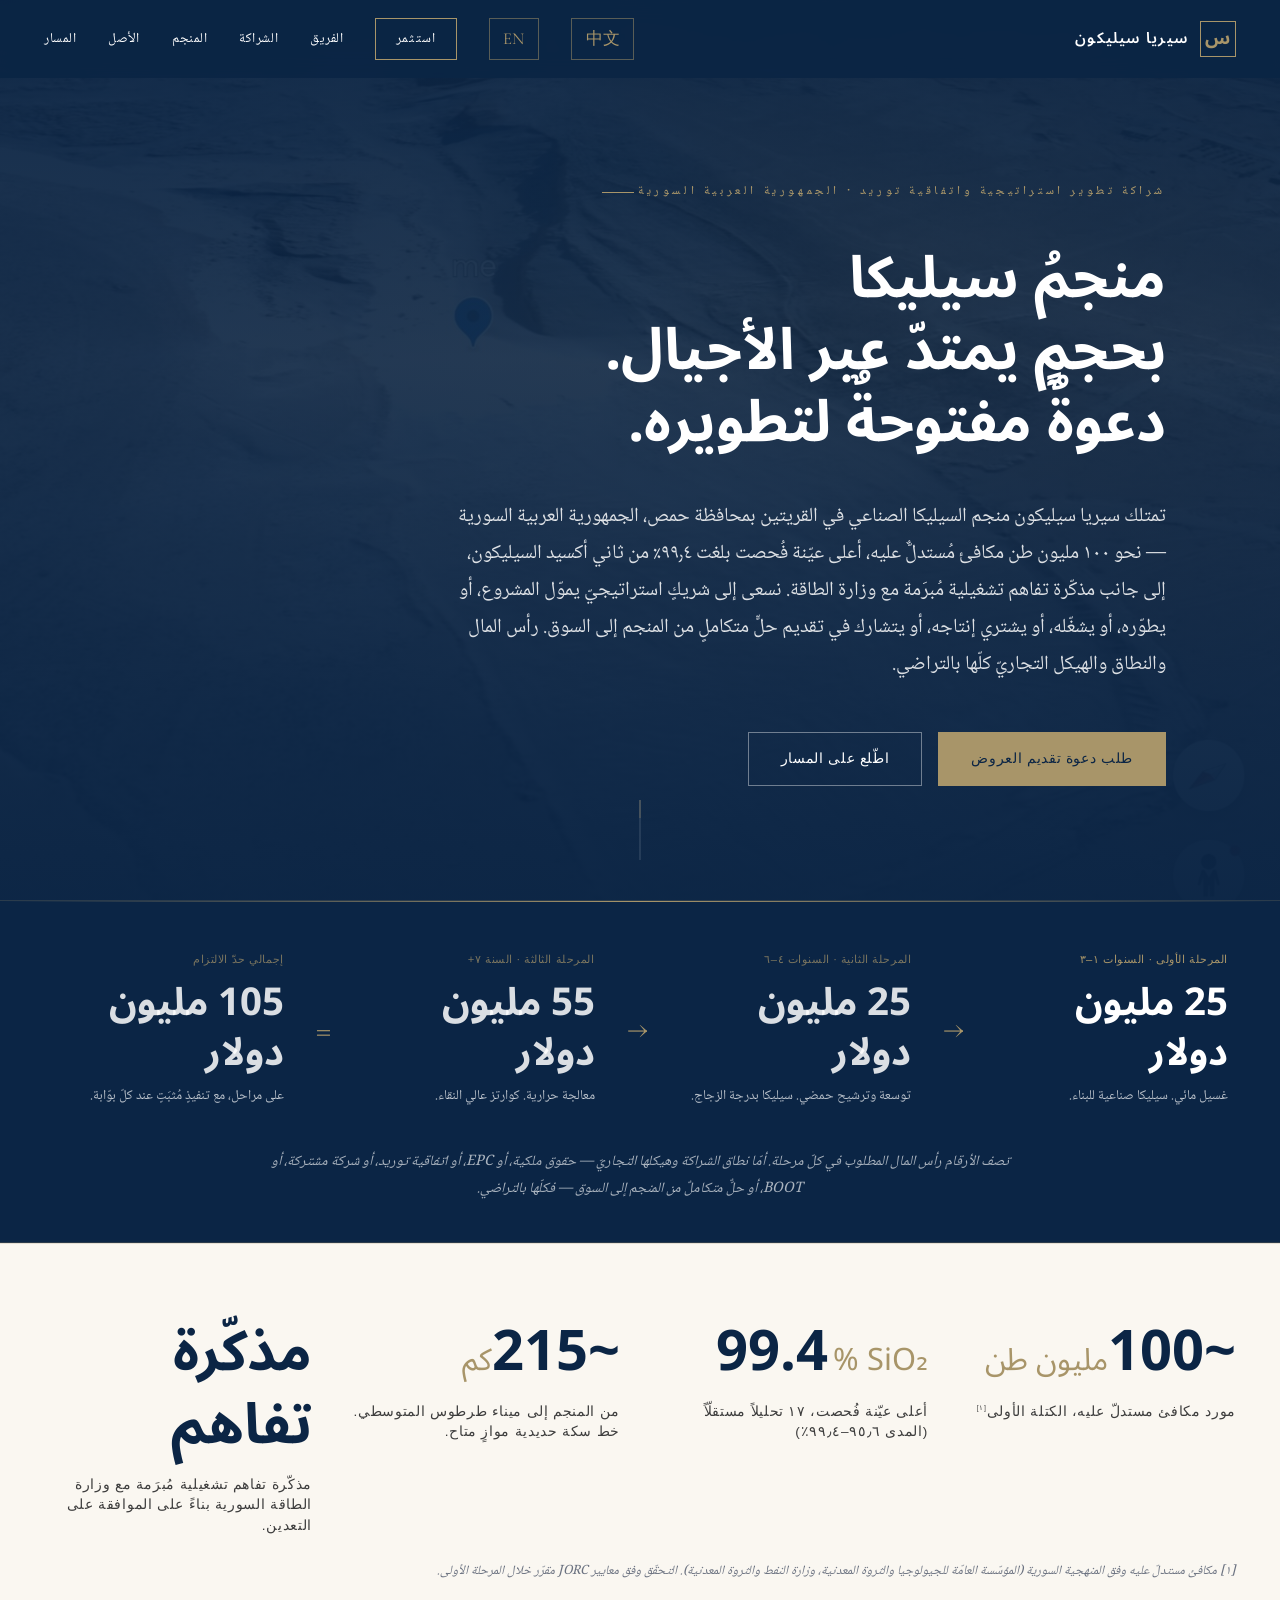
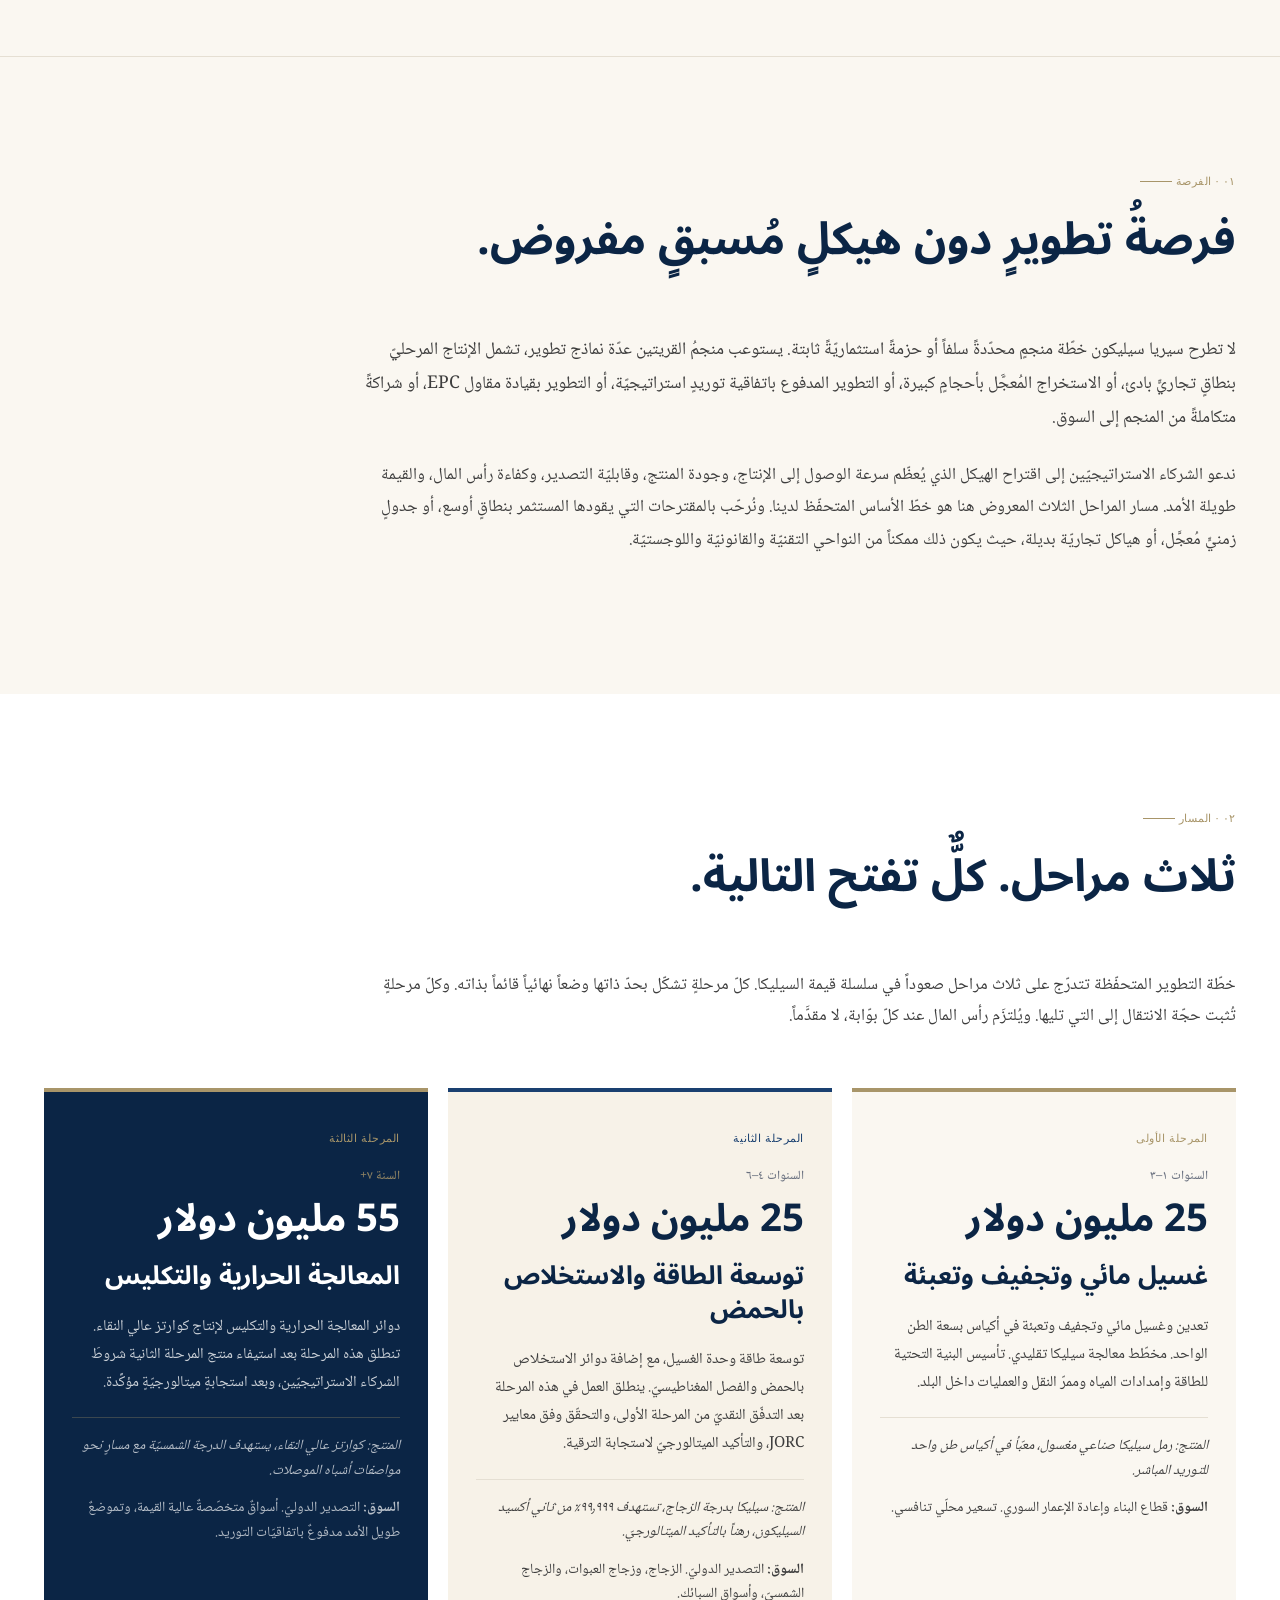
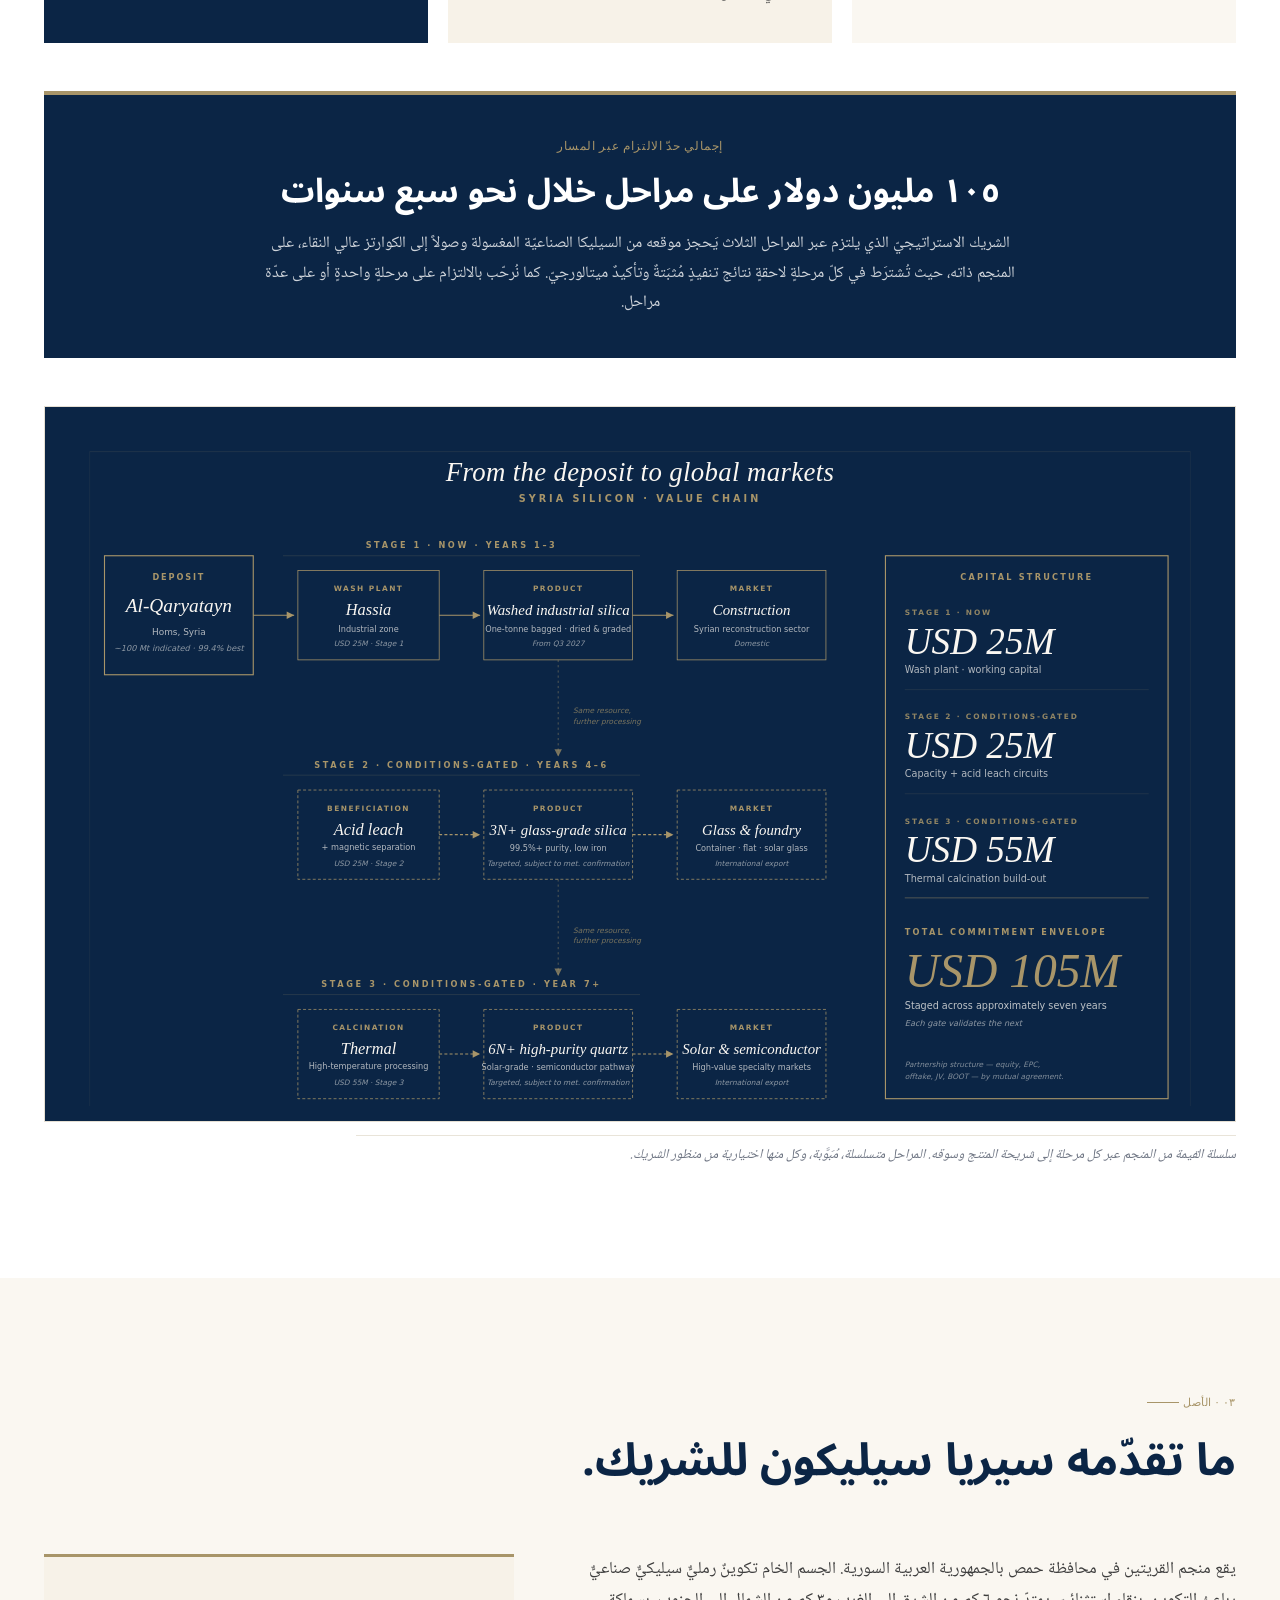
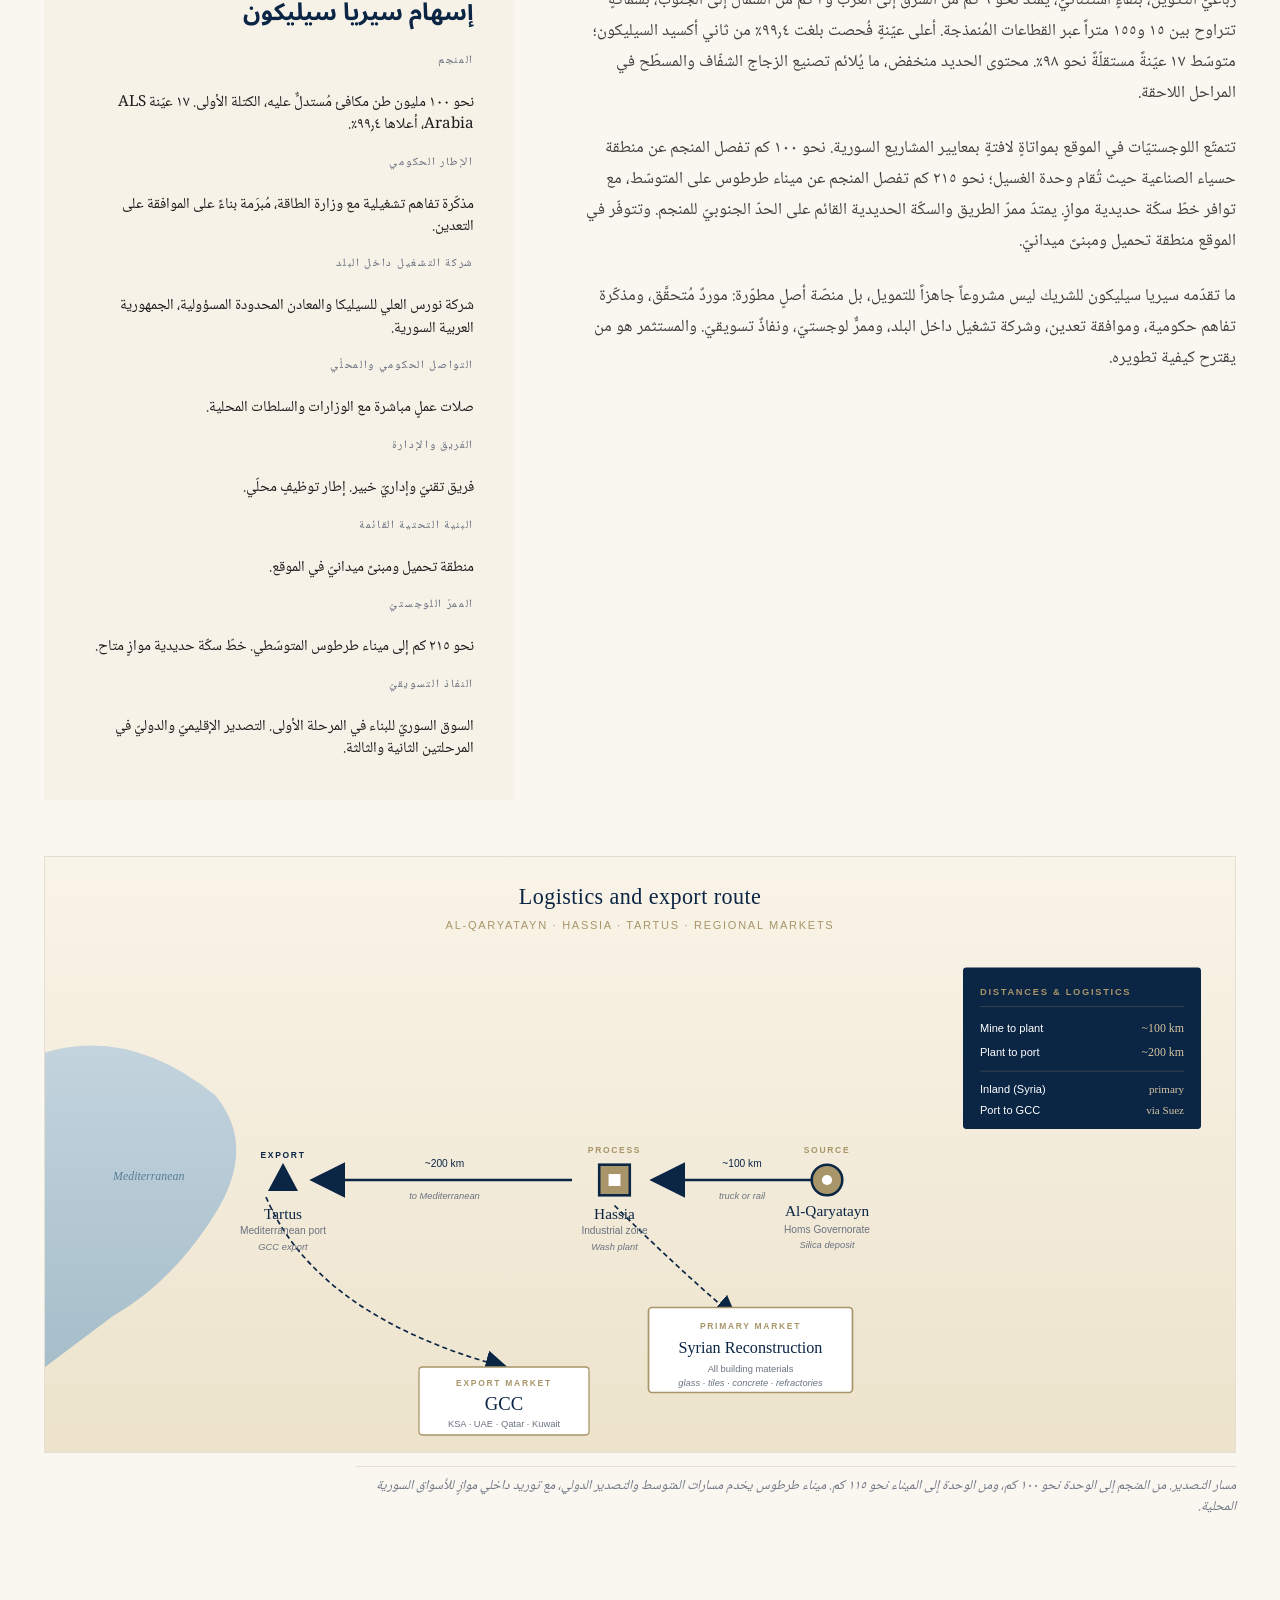
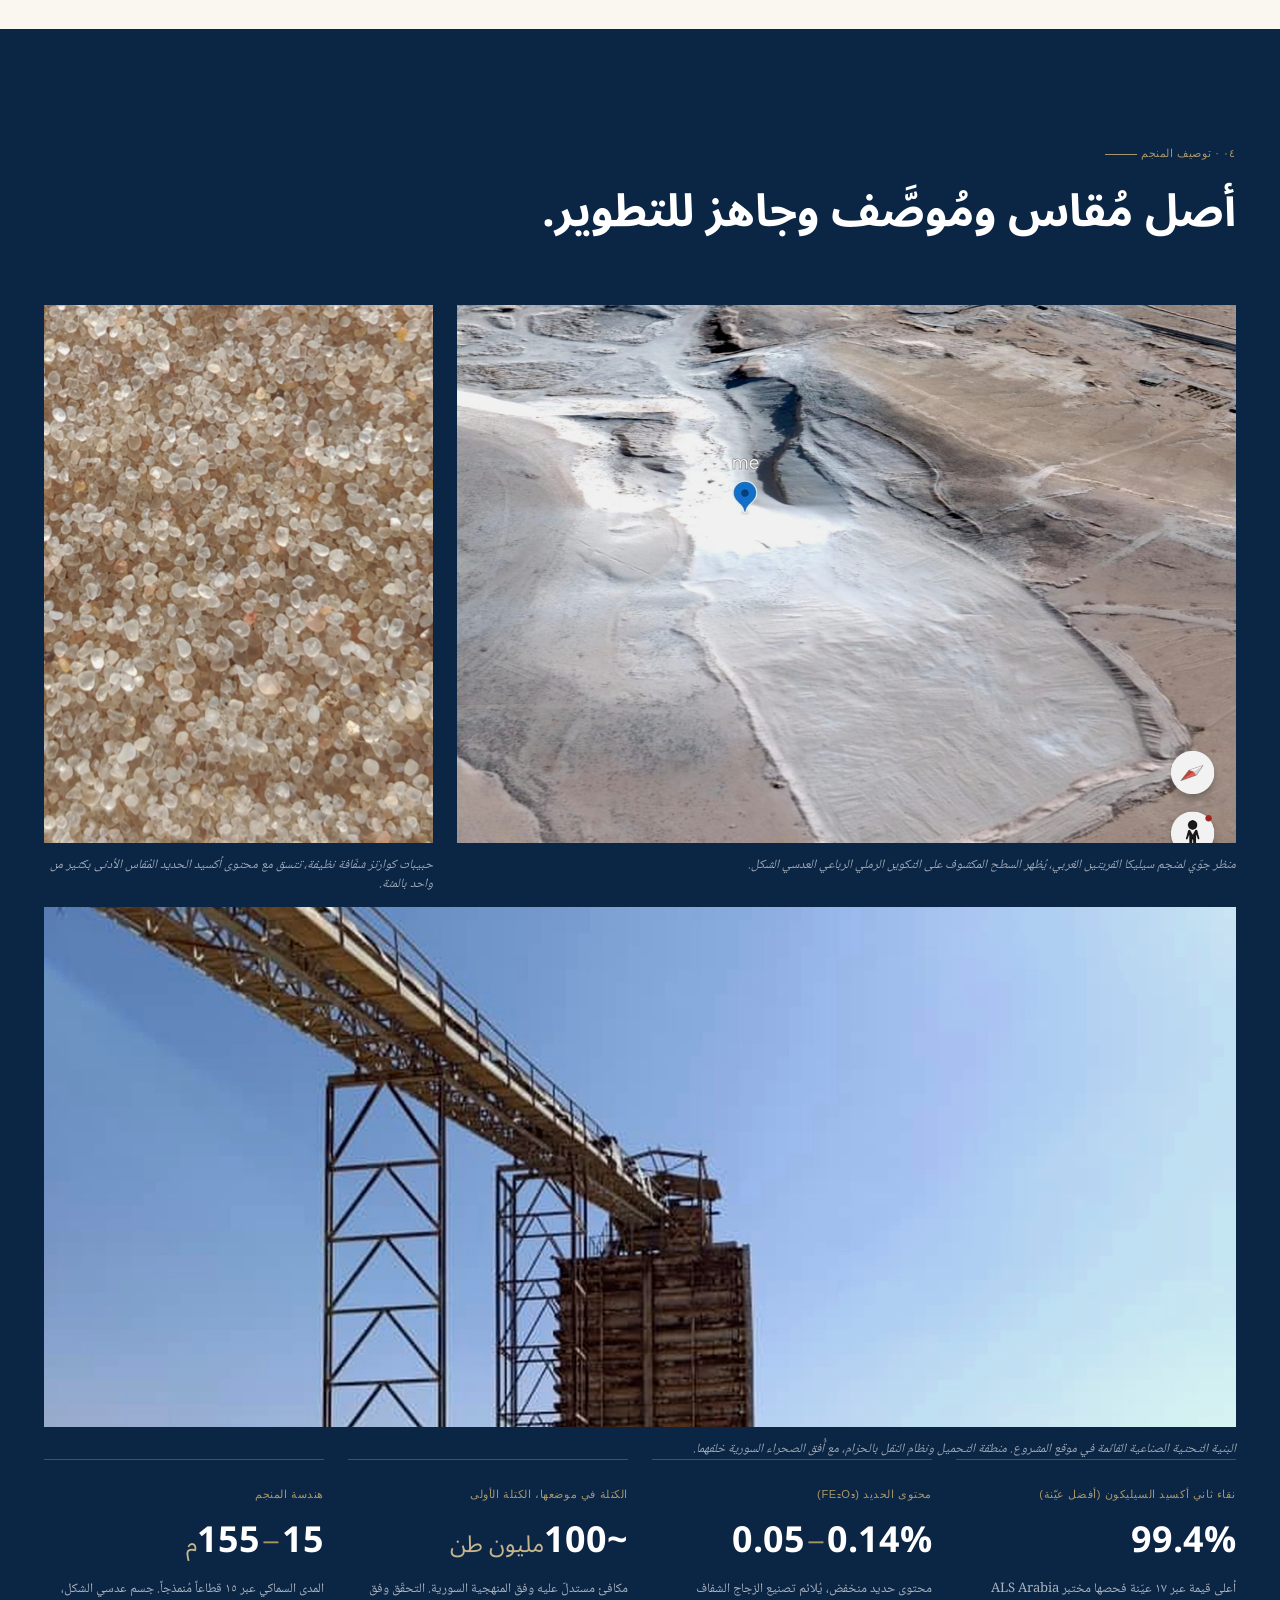
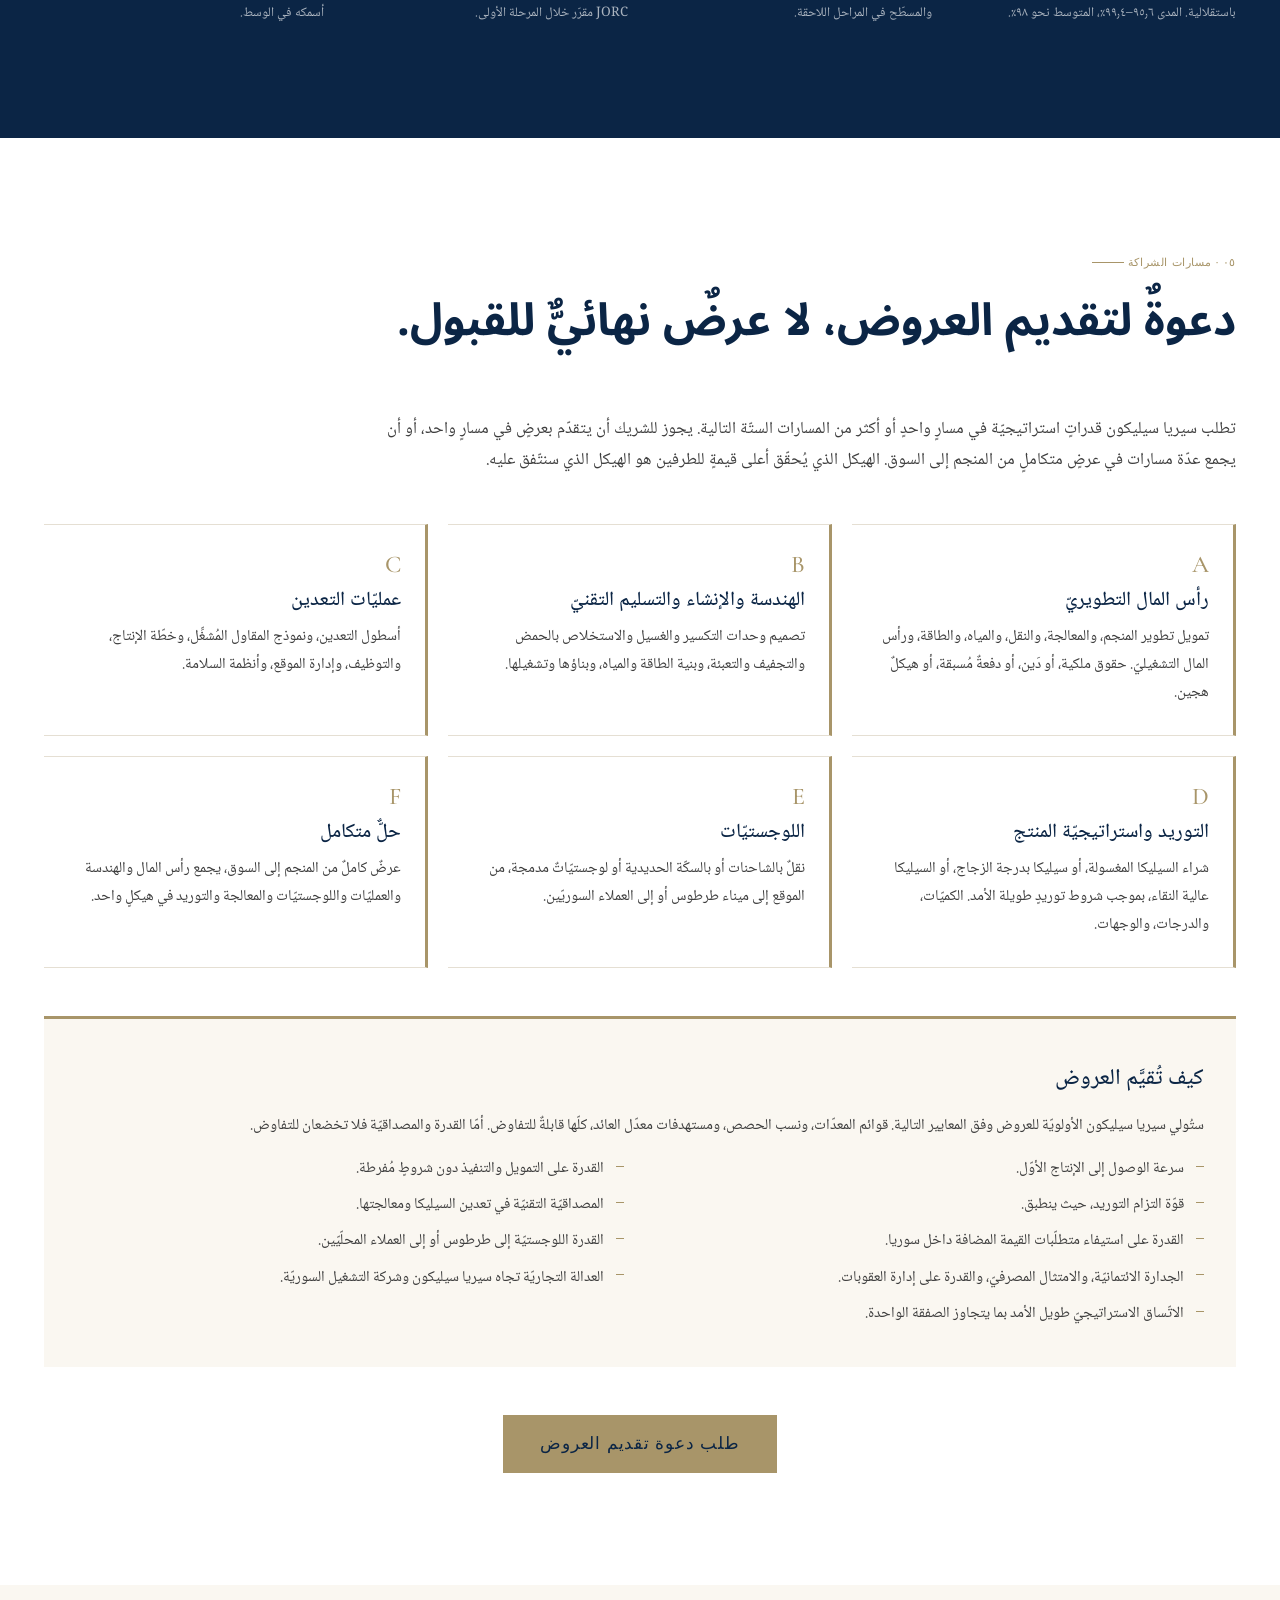
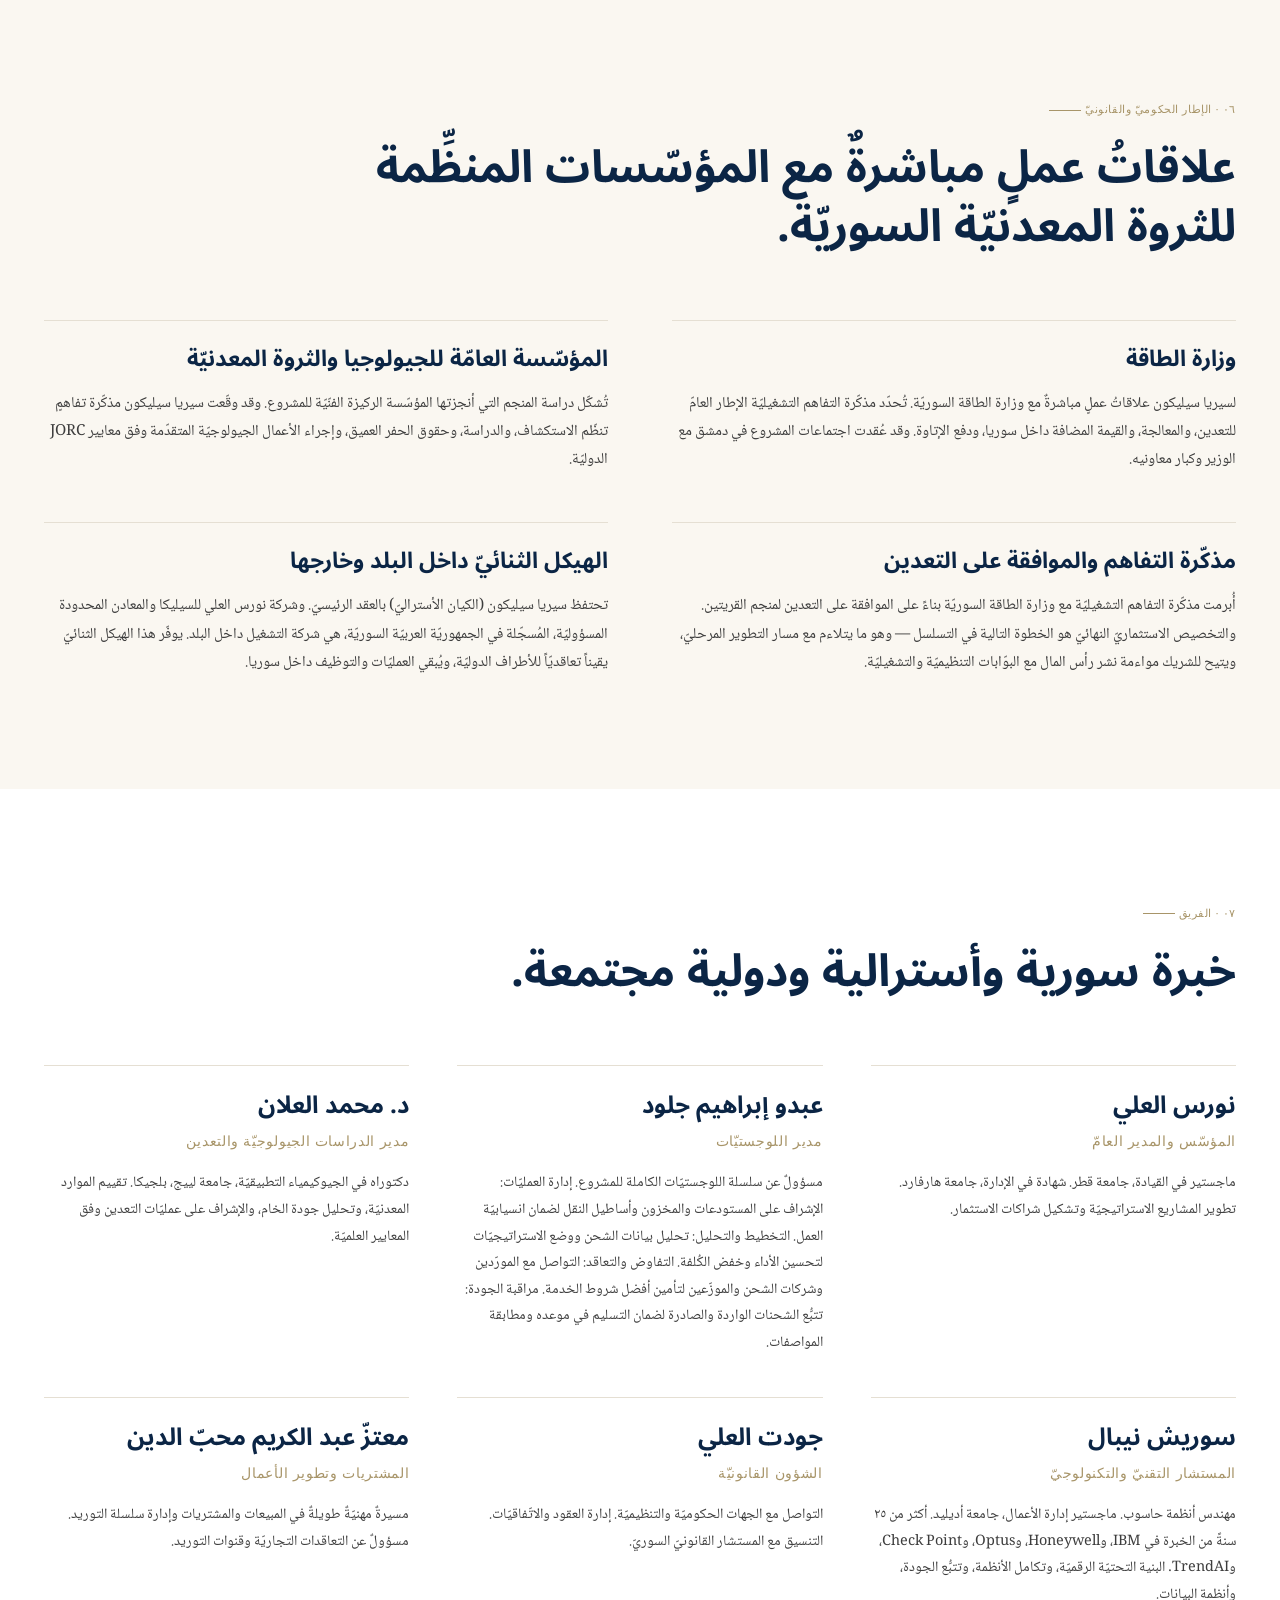
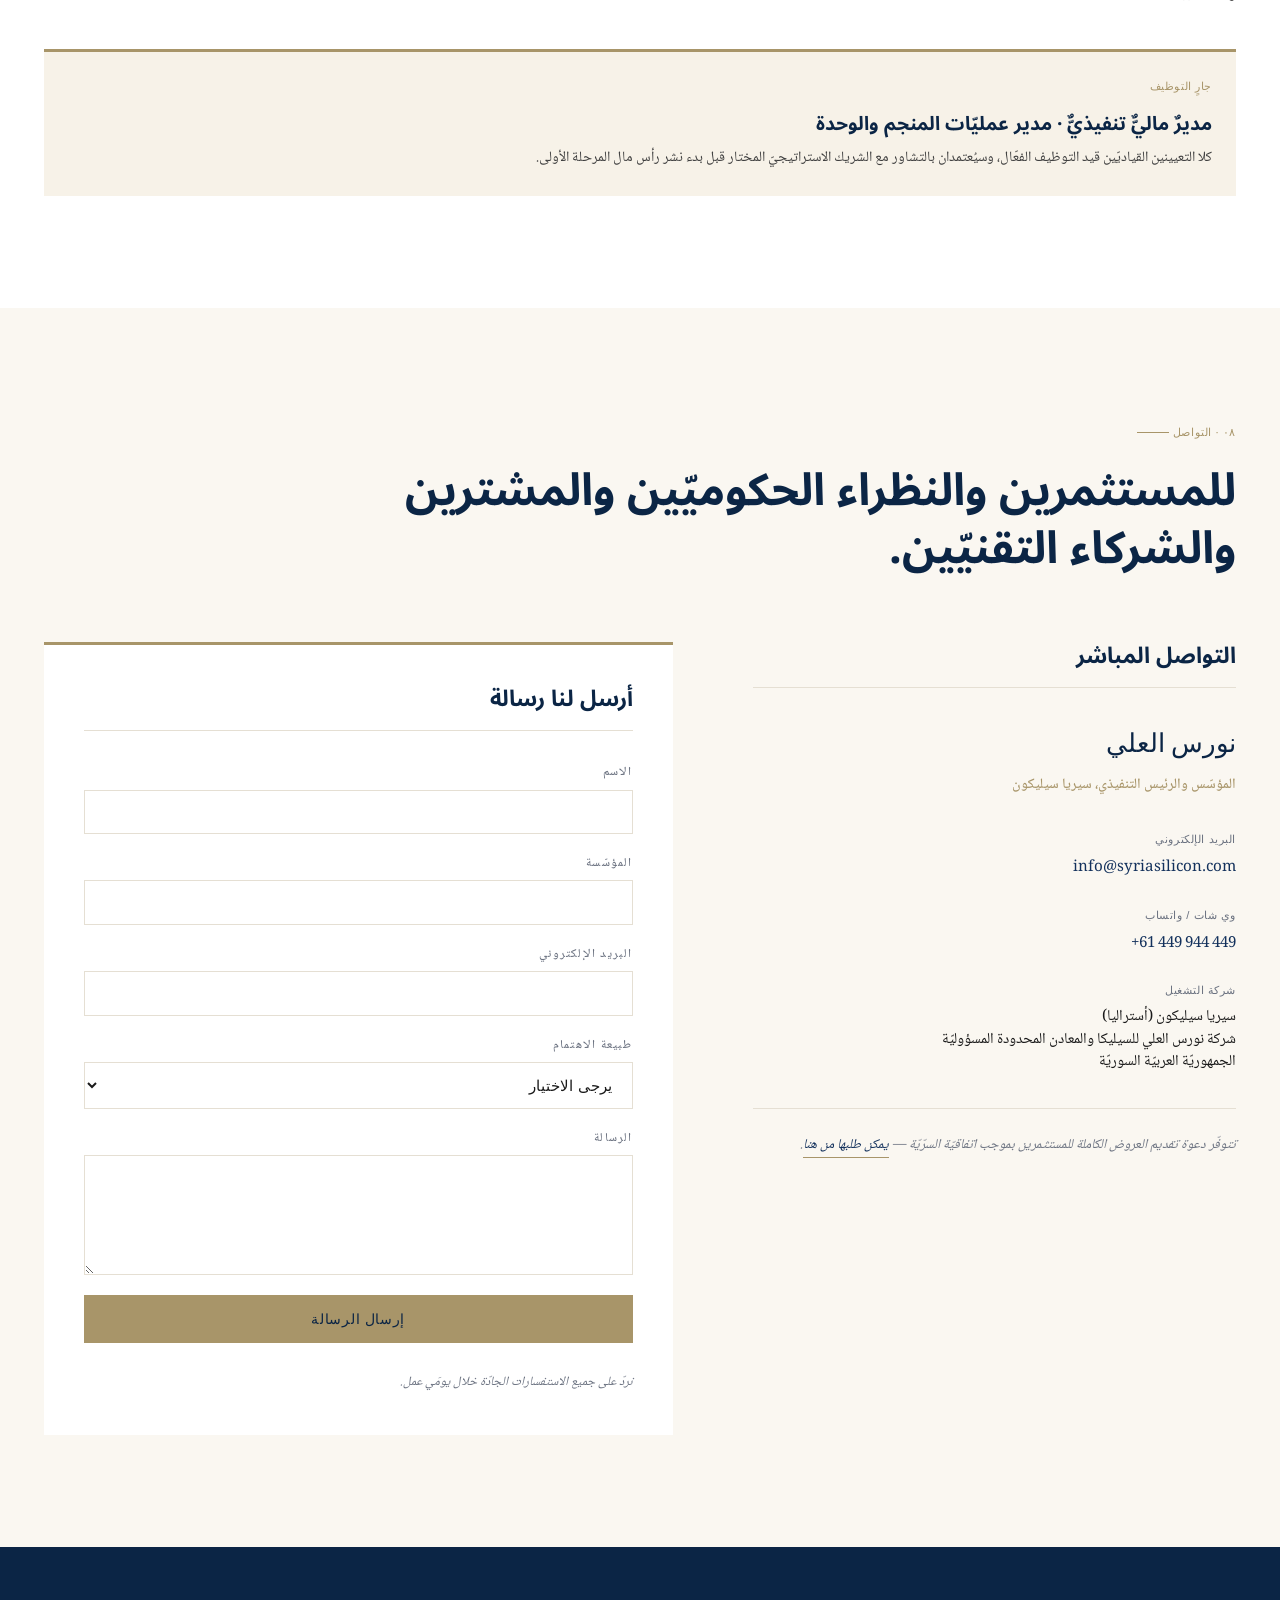
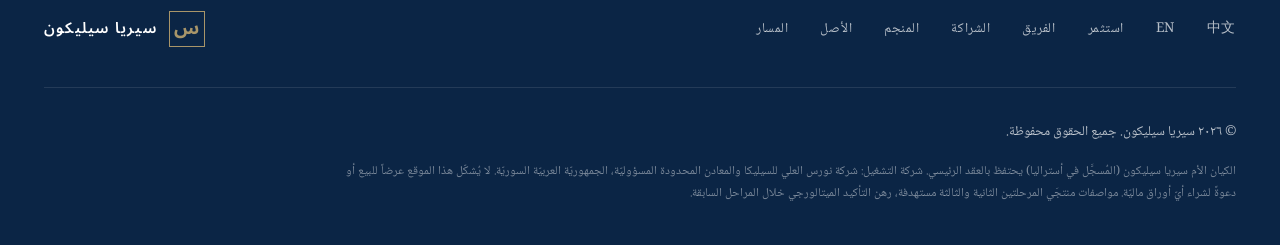
==== commit fd9f4363: "Update index.html" ====
--- a/ar/index.html
+++ b/ar/index.html
@@ -1,24 +1,58 @@
 <!DOCTYPE html>
-<html lang="en">
+<html lang="ar" dir="rtl">
 <head>
 <meta charset="UTF-8">
 <meta name="viewport" content="width=device-width, initial-scale=1.0">
-<title>Syria Silicon — Industrial Silica Sand, Al-Qaryatayn, Syrian Arab Republic</title>
-<meta name="description" content="Syria Silicon holds the Al-Qaryatayn industrial silica sand resource in the Syrian Arab Republic. A staged USD 105M development pathway from washed silica to high-purity quartz. Strategic partnership terms by mutual agreement.">
+<title>سيريا سيليكون — رمل السيليكا الصناعي، القريتين، الجمهورية العربية السورية</title>
+<meta name="description" content="تطوّر سيريا سيليكون منجم السيليكا الصناعي في القريتين بالجمهورية العربية السورية. مسار تطوير على ثلاث مراحل بقيمة 105 مليون دولار. هيكل الشراكة والشروط التجارية بالتراضي.">
 <meta name="author" content="Syria Silicon">
-<meta property="og:title" content="Syria Silicon">
-<meta property="og:description" content="Industrial silica sand development at Al-Qaryatayn, Syrian Arab Republic. Three-stage pathway: water wash, capacity and acid leach, thermal calcination.">
+<meta property="og:title" content="سيريا سيليكون">
+<meta property="og:description" content="تطوير رمل السيليكا الصناعي في القريتين، الجمهورية العربية السورية. مسار ثلاث مراحل: غسيل مائي، توسعة وترشيح حمضي، معالجة حرارية.">
 <meta property="og:type" content="website">
-<meta property="og:url" content="https://syriasilicon.com">
-<meta property="og:image" content="https://syriasilicon.com/images/aerial_mine.jpg">
+<meta property="og:url" content="https://syriasilicon.com/ar">
 <link rel="preconnect" href="https://fonts.googleapis.com">
 <link rel="preconnect" href="https://fonts.gstatic.com" crossorigin>
-<link href="https://fonts.googleapis.com/css2?family=Cormorant+Garamond:wght@300;400;500;600;700&family=Inter:wght@300;400;500;600;700&display=swap" rel="stylesheet">
+<link href="https://fonts.googleapis.com/css2?family=Noto+Naskh+Arabic:wght@400;500;600;700&family=Noto+Sans+Arabic:wght@300;400;500;600;700&family=Cormorant+Garamond:wght@400;500;600&display=swap" rel="stylesheet">
+<link rel="alternate" hreflang="en" href="https://syriasilicon.com/">
+<link rel="alternate" hreflang="zh" href="https://syriasilicon.com/zh">
 <link rel="alternate" hreflang="ar" href="https://syriasilicon.com/ar">
-<link rel="alternate" hreflang="zh" href="https://syriasilicon.com/zh">
-<link rel="alternate" hreflang="en" href="https://syriasilicon.com/">
-<link rel="stylesheet" href="styles.css">
+<link rel="stylesheet" href="../styles.css">
+<link rel="stylesheet" href="styles-ar.css">
 <style>
+/* ============================================================
+   CRITICAL — kill any inherited drop-cap behaviour from styles.css.
+   Drop-caps work for English but break Arabic, because Arabic
+   letters connect and a "floated first letter" leaves an orphan
+   character in the margin. This must win specificity against any
+   other ::first-letter / :first-letter rule anywhere on the page.
+   ============================================================ */
+html[dir="rtl"] p::first-letter,
+html[dir="rtl"] p:first-letter,
+body.rtl-body p::first-letter,
+body.rtl-body p:first-letter,
+[dir="rtl"] .two-col-text p::first-letter,
+[dir="rtl"] .two-col-text p:first-letter,
+[dir="rtl"] .hero-lede::first-letter,
+[dir="rtl"] .hero-lede:first-letter,
+[dir="rtl"] .pathway-body::first-letter,
+[dir="rtl"] .pathway-body:first-letter,
+[dir="rtl"] .partnership p::first-letter,
+[dir="rtl"] .partnership p:first-letter,
+[dir="rtl"] .team-bio::first-letter,
+[dir="rtl"] .team-bio:first-letter {
+  font-size: inherit !important;
+  float: none !important;
+  margin: 0 !important;
+  padding: 0 !important;
+  font-family: inherit !important;
+  font-weight: inherit !important;
+  line-height: inherit !important;
+  color: inherit !important;
+  background: none !important;
+  text-shadow: none !important;
+  border: 0 !important;
+}
+
 .pathway-three { display: grid; grid-template-columns: 1fr 1fr 1fr; gap: 1.25rem; margin-bottom: 3rem; }
 .pathway-three .pathway-card { padding: 2.25rem 1.75rem; }
 .pathway-three .pathway-card-3 { background: var(--navy-dark); border-top-color: var(--gold); color: var(--paper); }
@@ -26,60 +60,60 @@
 .pathway-three .pathway-card-3 .pathway-figure,
 .pathway-three .pathway-card-3 .pathway-title { color: var(--paper); }
 .pathway-three .pathway-card-3 .pathway-body { color: rgba(255,255,255,0.78); }
-.pathway-three .pathway-years { font-size: 0.75rem; letter-spacing: 0.15em; text-transform: uppercase; color: var(--muted); margin-bottom: 0.4rem; font-weight: 500; }
+.pathway-three .pathway-years { font-size: 0.78rem; color: var(--muted); margin-bottom: 0.4rem; font-weight: 500; }
 .pathway-three .pathway-card-3 .pathway-years { color: rgba(168,149,105,0.85); }
-.pathway-three .pathway-output { font-size: 0.85rem; color: var(--ink-soft); font-style: italic; padding-top: 1rem; margin-top: 1.25rem; border-top: 1px solid var(--line); }
+.pathway-three .pathway-output { font-size: 0.88rem; color: var(--ink-soft); font-style: italic; padding-top: 1rem; margin-top: 1.25rem; border-top: 1px solid var(--line); line-height: 1.75; }
 .pathway-three .pathway-card-3 .pathway-output { color: rgba(255,255,255,0.7); border-top-color: rgba(168,149,105,0.3); }
-.pathway-three .pathway-market { font-size: 0.85rem; color: var(--ink-soft); margin-top: 0.8rem; }
+.pathway-three .pathway-market { font-size: 0.88rem; color: var(--ink-soft); margin-top: 0.8rem; line-height: 1.75; }
 .pathway-three .pathway-card-3 .pathway-market { color: rgba(255,255,255,0.7); }
 @media (max-width: 900px) { .pathway-three { grid-template-columns: 1fr; } }
 .pathways-six { display: grid; grid-template-columns: repeat(3, 1fr); gap: 1.25rem; margin-top: 2.5rem; }
-.pathway-lane { padding: 1.75rem 1.5rem; background: var(--paper); border: 1px solid var(--line); border-left: 3px solid var(--gold); }
-.pathway-lane-letter { font-family: var(--font-display); font-size: 1.5rem; color: var(--gold); font-weight: 500; line-height: 1; margin-bottom: 0.5rem; }
-.pathway-lane-title { font-family: var(--font-display); font-size: 1.2rem; font-weight: 500; color: var(--navy-dark); margin-bottom: 0.6rem; line-height: 1.25; }
-.pathway-lane-body { font-size: 0.9rem; line-height: 1.6; color: var(--ink-soft); }
+.pathway-lane { padding: 1.75rem 1.5rem; background: var(--paper); border: 1px solid var(--line); border-right: 3px solid var(--gold); border-left: none; }
+.pathway-lane-letter { font-family: 'Cormorant Garamond', Georgia, serif; font-size: 1.5rem; color: var(--gold); font-weight: 500; line-height: 1; margin-bottom: 0.5rem; }
+.pathway-lane-title { font-family: 'Cormorant Garamond', 'Noto Naskh Arabic', Georgia, serif; font-size: 1.25rem; font-weight: 500; color: var(--navy-dark); margin-bottom: 0.6rem; line-height: 1.4; }
+.pathway-lane-body { font-size: 0.95rem; line-height: 1.85; color: var(--ink-soft); }
 @media (max-width: 1024px) { .pathways-six { grid-template-columns: 1fr 1fr; } }
 @media (max-width: 640px) { .pathways-six { grid-template-columns: 1fr; } }
 .selectivity { background: var(--cream); border-top: 3px solid var(--gold); padding: 2.5rem 2rem; margin-top: 3rem; }
-.selectivity h3 { font-family: var(--font-display); font-size: 1.4rem; color: var(--navy-dark); margin-bottom: 1rem; font-weight: 500; }
-.selectivity p { font-size: 0.95rem; line-height: 1.7; color: var(--ink-soft); margin-bottom: 1rem; }
+.selectivity h3 { font-family: 'Cormorant Garamond', 'Noto Naskh Arabic', Georgia, serif; font-size: 1.4rem; color: var(--navy-dark); margin-bottom: 1rem; font-weight: 500; }
+.selectivity p { font-size: 0.95rem; line-height: 1.85; color: var(--ink-soft); margin-bottom: 1rem; }
 .selectivity ul { list-style: none; padding: 0; margin: 0; display: grid; grid-template-columns: 1fr 1fr; gap: 0.6rem 2rem; }
-.selectivity ul li { position: relative; padding-left: 1.25rem; font-size: 0.92rem; line-height: 1.55; color: var(--ink-soft); }
-.selectivity ul li::before { content: ""; position: absolute; left: 0; top: 0.55em; width: 8px; height: 1px; background: var(--gold); }
+.selectivity ul li { position: relative; padding-right: 1.25rem; padding-left: 0; font-size: 0.95rem; line-height: 1.75; color: var(--ink-soft); }
+.selectivity ul li::before { content: ""; position: absolute; right: 0; left: auto; top: 0.65em; width: 8px; height: 1px; background: var(--gold); }
 @media (max-width: 768px) { .selectivity ul { grid-template-columns: 1fr; } }
 </style>
 </head>
-<body>
+<body class="rtl-body">
 
 <header class="nav" id="nav">
   <div class="nav-inner container">
     <a href="#top" class="nav-brand">
-      <span class="brand-mark">S</span>
-      <span class="brand-name">SYRIA SILICON</span>
+      <span class="brand-mark">س</span>
+      <span class="brand-name">سيريا سيليكون</span>
     </a>
     <nav class="nav-links">
-      <a href="#pathway">Pathway</a>
-      <a href="#project">Project</a>
-      <a href="#resource">Resource</a>
-      <a href="#partnership">Partnership</a>
-      <a href="#team">Team</a>
-      <a href="/invest" class="nav-cta">Invest</a>
-      <a href="/ar/" class="nav-lang" lang="ar">عربي</a>
+      <a href="#pathway">المسار</a>
+      <a href="#project">الأصل</a>
+      <a href="#resource">المنجم</a>
+      <a href="#partnership">الشراكة</a>
+      <a href="#team">الفريق</a>
+      <a href="invest" class="nav-cta">استثمر</a>
+      <a href="/" class="nav-lang">EN</a>
       <a href="/zh/" class="nav-lang" lang="zh">中文</a>
     </nav>
-    <button class="nav-mobile-toggle" aria-label="Menu" id="mobileToggle">
+    <button class="nav-mobile-toggle" aria-label="القائمة" id="mobileToggle">
       <span></span><span></span><span></span>
     </button>
   </div>
   <nav class="nav-mobile" id="mobileNav">
-    <a href="#pathway">Pathway</a>
-    <a href="#project">Project</a>
-    <a href="#resource">Resource</a>
-    <a href="#partnership">Partnership</a>
-    <a href="#team">Team</a>
-    <a href="/invest">Invest</a>
-    <a href="#contact">Contact</a>
-    <a href="/ar/" lang="ar">عربي · العربية</a>
+    <a href="#pathway">المسار</a>
+    <a href="#project">الأصل</a>
+    <a href="#resource">المنجم</a>
+    <a href="#partnership">الشراكة</a>
+    <a href="#team">الفريق</a>
+    <a href="invest">استثمر</a>
+    <a href="#contact">التواصل</a>
+    <a href="/">English</a>
     <a href="/zh/" lang="zh">中文</a>
   </nav>
 </header>
@@ -88,18 +122,18 @@
   <div class="hero-bg-image"></div>
   <div class="hero-overlay"></div>
   <div class="container hero-content">
-    <p class="hero-eyebrow">Strategic Development and Offtake Partnership · Syrian Arab Republic</p>
+    <p class="hero-eyebrow">شراكة تطوير استراتيجية واتفاقية توريد · الجمهورية العربية السورية</p>
     <h1 class="hero-title">
-      A generational silica<br>
-      resource. An open<br>
-      invitation to develop it.
+      منجمُ سيليكا<br>
+      بحجمٍ يمتدّ عبر الأجيال.<br>
+      دعوةٌ مفتوحةٌ لتطويره.
     </h1>
     <p class="hero-lede">
-      Syria Silicon holds the Al-Qaryatayn industrial silica sand resource in Homs Governorate, Syrian Arab Republic — approximately 100 million tonnes indicated equivalent, best-tested sample 99.4% SiO₂, with an operating MoU in place with the Syrian Ministry of Energy. We are seeking a strategic partner to fund, develop, operate, purchase from, or co-deliver an integrated mine-to-market solution. Capital, scope and commercial structure are agreed by mutual agreement.
+      تمتلك سيريا سيليكون منجم السيليكا الصناعي في القريتين بمحافظة حمص، الجمهورية العربية السورية — نحو ١٠٠ مليون طن مكافئ مُستدلٌّ عليه، أعلى عيّنة فُحصت بلغت ٩٩٫٤٪ من ثاني أكسيد السيليكون، إلى جانب مذكّرة تفاهم تشغيلية مُبرَمة مع وزارة الطاقة. نسعى إلى شريكٍ استراتيجيّ يموّل المشروع، أو يطوّره، أو يشغّله، أو يشتري إنتاجه، أو يتشارك في تقديم حلٍّ متكاملٍ من المنجم إلى السوق. رأس المال والنطاق والهيكل التجاريّ كلّها بالتراضي.
     </p>
     <div class="hero-actions">
-      <a href="/invest" class="btn btn-primary">Request the Invitation for Offers</a>
-      <a href="#pathway" class="btn btn-ghost">See the pathway</a>
+      <a href="invest" class="btn btn-primary">طلب دعوة تقديم العروض</a>
+      <a href="#pathway" class="btn btn-ghost">اطّلع على المسار</a>
     </div>
   </div>
   <div class="hero-scroll-indicator" aria-hidden="true"><span></span></div>
@@ -109,31 +143,31 @@
   <div class="container">
     <div class="raising-grid" style="grid-template-columns: 1fr auto 1fr auto 1fr auto 1fr;">
       <div class="raising-item raising-item-active">
-        <p class="raising-label">Stage 1 · Years 1–3</p>
-        <p class="raising-figure">USD 25M</p>
-        <p class="raising-detail">Water wash. Industrial silica for construction.</p>
-      </div>
-      <div class="raising-arrow" aria-hidden="true">→</div>
+        <p class="raising-label">المرحلة الأولى · السنوات ١–٣</p>
+        <p class="raising-figure">25 مليون دولار</p>
+        <p class="raising-detail">غسيل مائي. سيليكا صناعية للبناء.</p>
+      </div>
+      <div class="raising-arrow" aria-hidden="true">←</div>
       <div class="raising-item raising-item-future">
-        <p class="raising-label">Stage 2 · Years 4–6</p>
-        <p class="raising-figure">USD 25M</p>
-        <p class="raising-detail">Capacity + acid leach. Glass-grade silica.</p>
-      </div>
-      <div class="raising-arrow" aria-hidden="true">→</div>
+        <p class="raising-label">المرحلة الثانية · السنوات ٤–٦</p>
+        <p class="raising-figure">25 مليون دولار</p>
+        <p class="raising-detail">توسعة وترشيح حمضي. سيليكا بدرجة الزجاج.</p>
+      </div>
+      <div class="raising-arrow" aria-hidden="true">←</div>
       <div class="raising-item raising-item-future">
-        <p class="raising-label">Stage 3 · Year 7+</p>
-        <p class="raising-figure">USD 55M</p>
-        <p class="raising-detail">Thermal calcination. High-purity quartz.</p>
+        <p class="raising-label">المرحلة الثالثة · السنة ٧+</p>
+        <p class="raising-figure">55 مليون دولار</p>
+        <p class="raising-detail">معالجة حرارية. كوارتز عالي النقاء.</p>
       </div>
       <div class="raising-equals" aria-hidden="true">=</div>
       <div class="raising-item raising-item-total">
-        <p class="raising-label">Total commitment envelope</p>
-        <p class="raising-figure">USD 105M</p>
-        <p class="raising-detail">Staged with demonstrated execution at each gate.</p>
-      </div>
-    </div>
-    <p style="text-align:center; margin-top: 2rem; font-size: 0.875rem; color: rgba(255,255,255,0.6); font-style: italic; max-width: 760px; margin-left: auto; margin-right: auto; line-height: 1.6;">
-      Figures describe the capital required at each stage. Partnership scope and commercial structure — equity, EPC, offtake, JV, BOOT, or integrated mine-to-market — are by mutual agreement.
+        <p class="raising-label">إجمالي حدّ الالتزام</p>
+        <p class="raising-figure">105 مليون دولار</p>
+        <p class="raising-detail">على مراحل، مع تنفيذٍ مُثبَتٍ عند كلّ بوّابة.</p>
+      </div>
+    </div>
+    <p style="text-align:center; margin-top: 2rem; font-size: 0.9rem; color: rgba(255,255,255,0.65); font-style: italic; max-width: 780px; margin-right: auto; margin-left: auto; line-height: 1.85;">
+      تصف الأرقام رأس المال المطلوب في كلّ مرحلة. أمّا نطاق الشراكة وهيكلها التجاريّ — حقوق ملكية، أو EPC، أو اتفاقية توريد، أو شركة مشتركة، أو BOOT، أو حلٌّ متكاملٌ من المنجم إلى السوق — فكلّها بالتراضي.
     </p>
   </div>
 </section>
@@ -142,24 +176,24 @@
   <div class="container">
     <div class="facts-grid">
       <div class="fact">
-        <div class="fact-figure">~100<span class="fact-unit">Mt</span></div>
-        <div class="fact-label">Indicated equivalent resource, Block I<sup style="font-size: 0.5em; vertical-align: super;">[1]</sup></div>
+        <div class="fact-figure">~100<span class="fact-unit">مليون طن</span></div>
+        <div class="fact-label">مورد مكافئ مستدلّ عليه، الكتلة الأولى<sup style="font-size: 0.5em; vertical-align: super;">[١]</sup></div>
       </div>
       <div class="fact">
         <div class="fact-figure">99.4<span class="fact-unit">% SiO₂</span></div>
-        <div class="fact-label">Best tested sample, 17 independent analyses (range 95.6–99.4%)</div>
+        <div class="fact-label">أعلى عيّنة فُحصت، ١٧ تحليلاً مستقلّاً (المدى ٩٥٫٦–٩٩٫٤٪)</div>
       </div>
       <div class="fact">
-        <div class="fact-figure">~215<span class="fact-unit">km</span></div>
-        <div class="fact-label">Mine to Tartus Mediterranean port. Parallel rail alignment available.</div>
+        <div class="fact-figure">~215<span class="fact-unit">كم</span></div>
+        <div class="fact-label">من المنجم إلى ميناء طرطوس المتوسطي. خط سكة حديدية موازٍ متاح.</div>
       </div>
       <div class="fact">
-        <div class="fact-figure">MoU</div>
-        <div class="fact-label">Operating MoU signed with the Syrian Ministry of Energy on the basis of mining approval.</div>
-      </div>
-    </div>
-    <p style="font-size: 0.75rem; color: var(--muted); margin-top: 1.5rem; font-style: italic; line-height: 1.5;">
-      [1] Indicated equivalent per Syrian methodology (GDMR — Geology Department Mineral Resources, Syrian Ministry of Petroleum and Mineral Resources). JORC verification is planned during Stage 1.
+        <div class="fact-figure">مذكّرة تفاهم</div>
+        <div class="fact-label">مذكّرة تفاهم تشغيلية مُبرَمة مع وزارة الطاقة السورية بناءً على الموافقة على التعدين.</div>
+      </div>
+    </div>
+    <p style="font-size: 0.8rem; color: var(--muted); margin-top: 1.5rem; font-style: italic; line-height: 1.85;">
+      [١] مكافئ مستدلّ عليه وفق المنهجية السورية (المؤسّسة العامّة للجيولوجيا والثروة المعدنية، وزارة النفط والثروة المعدنية). التحقّق وفق معايير JORC مقرّر خلال المرحلة الأولى.
     </p>
   </div>
 </section>
@@ -167,15 +201,15 @@
 <section class="section section-cream" id="philosophy">
   <div class="container">
     <div class="section-head">
-      <p class="eyebrow">01 · The opportunity</p>
-      <h2 class="section-title">A non-prescriptive development opportunity.</h2>
+      <p class="eyebrow">٠١ · الفرصة</p>
+      <h2 class="section-title">فرصةُ تطويرٍ دون هيكلٍ مُسبقٍ مفروض.</h2>
     </div>
     <div style="max-width: 880px;">
-      <p style="font-size: 1.1rem; line-height: 1.75; color: var(--ink-soft); margin-bottom: 1.5rem;">
-        Syria Silicon does not present a pre-set mine plan or fixed investment package. The Al-Qaryatayn resource can support several development models, including phased production beginning at modest commercial scale, accelerated high-volume extraction, strategic offtake-led development, EPC-led delivery, or a fully integrated mine-to-market partnership.
+      <p style="font-size: 1.1rem; line-height: 1.95; color: var(--ink-soft); margin-bottom: 1.5rem;">
+        لا تطرح سيريا سيليكون خطّة منجمٍ محدّدةً سلفاً أو حزمةً استثماريّةً ثابتة. يستوعب منجمُ القريتين عدّة نماذج تطوير، تشمل الإنتاج المرحليّ بنطاقٍ تجاريٍّ بادئ، أو الاستخراج المُعجَّل بأحجامٍ كبيرة، أو التطوير المدفوع باتفاقية توريدٍ استراتيجيّة، أو التطوير بقيادة مقاول EPC، أو شراكةً متكاملةً من المنجم إلى السوق.
       </p>
-      <p style="font-size: 1.05rem; line-height: 1.75; color: var(--ink-soft); margin-bottom: 1.5rem;">
-        We are inviting strategic partners to propose the structure they believe will maximise speed to production, product quality, exportability, capital efficiency, and long-term value. The three-stage pathway shown on this site is our conservative base case. Investor-led proposals at larger scale, accelerated timeframes, or alternative commercial structures are welcomed where technically, legally and logistically feasible.
+      <p style="font-size: 1.05rem; line-height: 1.95; color: var(--ink-soft); margin-bottom: 1.5rem;">
+        ندعو الشركاء الاستراتيجيّين إلى اقتراح الهيكل الذي يُعظّم سرعة الوصول إلى الإنتاج، وجودة المنتج، وقابليّة التصدير، وكفاءة رأس المال، والقيمة طويلة الأمد. مسار المراحل الثلاث المعروض هنا هو خطّ الأساس المتحفّظ لدينا. ونُرحّب بالمقترحات التي يقودها المستثمر بنطاقٍ أوسع، أو جدولٍ زمنيٍّ مُعجَّل، أو هياكل تجاريّة بديلة، حيث يكون ذلك ممكناً من النواحي التقنيّة والقانونيّة واللوجستيّة.
       </p>
     </div>
   </div>
@@ -184,55 +218,55 @@
 <section class="section section-light" id="pathway">
   <div class="container">
     <div class="section-head">
-      <p class="eyebrow">02 · The pathway</p>
-      <h2 class="section-title">Three stages. Each unlocks the next.</h2>
+      <p class="eyebrow">٠٢ · المسار</p>
+      <h2 class="section-title">ثلاث مراحل. كلٌّ تفتح التالية.</h2>
     </div>
 
     <div class="pathway-intro">
-      <p>The conservative development plan is a three-stage progression along the silica value chain. Each stage stands as a viable end-state in its own right. Each stage validates the case for the next. Capital is committed by gate, not in advance.</p>
+      <p>خطّة التطوير المتحفّظة تتدرّج على ثلاث مراحل صعوداً في سلسلة قيمة السيليكا. كلّ مرحلةٍ تشكّل بحدّ ذاتها وضعاً نهائياً قائماً بذاته. وكلّ مرحلةٍ تُثبت حجّة الانتقال إلى التي تليها. ويُلتزَم رأس المال عند كلّ بوّابة، لا مقدَّماً.</p>
     </div>
 
     <div class="pathway-three">
       <div class="pathway-card pathway-card-1">
-        <p class="pathway-tag">Stage 1</p>
-        <p class="pathway-years">Years 1–3</p>
-        <p class="pathway-figure">USD 25M</p>
-        <h3 class="pathway-title">Water wash, dry and pack</h3>
-        <p class="pathway-body">Mining, water washing, drying, and packaging in one-tonne bags. Conventional silica beneficiation flowsheet. Power, water supply, transport corridor and in-country operations established.</p>
-        <p class="pathway-output">Output: washed industrial silica sand, one-tonne bagged for direct delivery.</p>
-        <p class="pathway-market"><strong>Market:</strong> Syrian construction and reconstruction sector. Competitive domestic pricing.</p>
+        <p class="pathway-tag">المرحلة الأولى</p>
+        <p class="pathway-years">السنوات ١–٣</p>
+        <p class="pathway-figure">25 مليون دولار</p>
+        <h3 class="pathway-title">غسيل مائي وتجفيف وتعبئة</h3>
+        <p class="pathway-body">تعدين وغسيل مائي وتجفيف وتعبئة في أكياس بسعة الطن الواحد. مخطّط معالجة سيليكا تقليدي. تأسيس البنية التحتية للطاقة وإمدادات المياه وممرّ النقل والعمليات داخل البلد.</p>
+        <p class="pathway-output">المنتج: رمل سيليكا صناعي مغسول، معبّأ في أكياس طن واحد للتوريد المباشر.</p>
+        <p class="pathway-market"><strong>السوق:</strong> قطاع البناء وإعادة الإعمار السوري. تسعير محلّي تنافسي.</p>
       </div>
 
       <div class="pathway-card pathway-card-2">
-        <p class="pathway-tag">Stage 2</p>
-        <p class="pathway-years">Years 4–6</p>
-        <p class="pathway-figure">USD 25M</p>
-        <h3 class="pathway-title">Capacity expansion + acid leach</h3>
-        <p class="pathway-body">Wash plant capacity expansion plus acid leach and magnetic separation circuits. Triggered by Stage 1 cash flow, JORC verification, and metallurgical confirmation of upgrade response.</p>
-        <p class="pathway-output">Output: glass-grade silica, targeting 99.999% SiO₂ subject to metallurgical confirmation.</p>
-        <p class="pathway-market"><strong>Market:</strong> international export. Glass, container glass, solar glass and foundry markets.</p>
+        <p class="pathway-tag">المرحلة الثانية</p>
+        <p class="pathway-years">السنوات ٤–٦</p>
+        <p class="pathway-figure">25 مليون دولار</p>
+        <h3 class="pathway-title">توسعة الطاقة والاستخلاص بالحمض</h3>
+        <p class="pathway-body">توسعة طاقة وحدة الغسيل، مع إضافة دوائر الاستخلاص بالحمض والفصل المغناطيسيّ. ينطلق العمل في هذه المرحلة بعد التدفّق النقديّ من المرحلة الأولى، والتحقّق وفق معايير JORC، والتأكيد الميتالورجيّ لاستجابة الترقية.</p>
+        <p class="pathway-output">المنتج: سيليكا بدرجة الزجاج، تستهدف ٩٩٫٩٩٩٪ من ثاني أكسيد السيليكون، رهناً بالتأكيد الميتالورجيّ.</p>
+        <p class="pathway-market"><strong>السوق:</strong> التصدير الدوليّ. الزجاج، وزجاج العبوات، والزجاج الشمسيّ، وأسواق السبائك.</p>
       </div>
 
       <div class="pathway-card pathway-card-3">
-        <p class="pathway-tag">Stage 3</p>
-        <p class="pathway-years">Year 7+</p>
-        <p class="pathway-figure">USD 55M</p>
-        <h3 class="pathway-title">Thermal calcination</h3>
-        <p class="pathway-body">Thermal treatment and calcination circuits producing high-purity quartz. Conditioned on Stage 2 product qualification with strategic offtake partners and confirmed metallurgical response.</p>
-        <p class="pathway-output">Output: high-purity quartz, targeting solar-grade with pathway toward semiconductor-grade specifications.</p>
-        <p class="pathway-market"><strong>Market:</strong> international export. High-value specialty markets, long-term offtake-led positioning.</p>
+        <p class="pathway-tag">المرحلة الثالثة</p>
+        <p class="pathway-years">السنة ٧+</p>
+        <p class="pathway-figure">55 مليون دولار</p>
+        <h3 class="pathway-title">المعالجة الحرارية والتكليس</h3>
+        <p class="pathway-body">دوائر المعالجة الحرارية والتكليس لإنتاج كوارتز عالي النقاء. تنطلق هذه المرحلة بعد استيفاء منتج المرحلة الثانية شروطَ الشركاء الاستراتيجيّين، وبعد استجابةٍ ميتالورجيّةٍ مؤكَّدة.</p>
+        <p class="pathway-output">المنتج: كوارتز عالي النقاء، يستهدف الدرجة الشمسيّة مع مسارٍ نحو مواصفات أشباه الموصلات.</p>
+        <p class="pathway-market"><strong>السوق:</strong> التصدير الدوليّ. أسواقٌ متخصّصةٌ عالية القيمة، وتموضعٌ طويل الأمد مدفوعٌ باتفاقيّات التوريد.</p>
       </div>
     </div>
 
     <div class="pathway-combined">
-      <p class="pathway-combined-label">Total commitment envelope across the pathway</p>
-      <p class="pathway-combined-figure">USD 105M staged across approximately seven years</p>
-      <p class="pathway-combined-body">A strategic partner committing across all three stages secures position from washed industrial silica through to high-purity quartz on the same resource base, with each subsequent stage gated on demonstrated execution and metallurgical confirmation. Single-stage and multi-stage commitments are both welcomed.</p>
+      <p class="pathway-combined-label">إجمالي حدّ الالتزام عبر المسار</p>
+      <p class="pathway-combined-figure">١٠٥ مليون دولار على مراحل خلال نحو سبع سنوات</p>
+      <p class="pathway-combined-body">الشريك الاستراتيجيّ الذي يلتزم عبر المراحل الثلاث يَحجز موقعه من السيليكا الصناعيّة المغسولة وصولاً إلى الكوارتز عالي النقاء، على المنجم ذاته، حيث تُشترَط في كلّ مرحلةٍ لاحقةٍ نتائج تنفيذٍ مُثبَتةٌ وتأكيدٌ ميتالورجيّ. كما نُرحّب بالالتزام على مرحلةٍ واحدةٍ أو على عدّة مراحل.</p>
     </div>
 
     <figure class="diagram">
-      <img src="images/value_chain.svg" alt="Syria Silicon value chain: Al-Qaryatayn deposit through three-stage development to washed industrial silica, glass-grade silica, and high-purity quartz">
-      <figcaption>The value chain from deposit through each stage to its respective product tier and market. Stages are sequential, gated, and individually optional from a partner's perspective.</figcaption>
+      <img src="../images/value_chain.svg" alt="سلسلة قيمة سيريا سيليكون: منجم القريتين عبر التطوير على ثلاث مراحل إلى السيليكا الصناعية المغسولة والسيليكا بدرجة الزجاج والكوارتز عالي النقاء">
+      <figcaption>سلسلة القيمة من المنجم عبر كل مرحلة إلى شريحة المنتج وسوقه. المراحل متسلسلة، مُبَوَّبة، وكل منها اختيارية من منظور الشريك.</figcaption>
     </figure>
   </div>
 </section>
@@ -240,38 +274,38 @@
 <section class="section section-cream" id="project">
   <div class="container">
     <div class="section-head">
-      <p class="eyebrow">03 · The asset</p>
-      <h2 class="section-title">What Syria Silicon brings to a partnership.</h2>
+      <p class="eyebrow">٠٣ · الأصل</p>
+      <h2 class="section-title">ما تقدّمه سيريا سيليكون للشريك.</h2>
     </div>
 
     <div class="two-col">
       <div class="two-col-text">
-        <p>The Al-Qaryatayn deposit sits in the Homs Governorate of the Syrian Arab Republic. The orebody is a Quaternary industrial silica sand formation of unusual purity, approximately 6 km east–west by 3 km north–south, with thickness ranging from 15 to 155 metres across modelled sectors. Best tested sample is 99.4% SiO₂; mean across 17 independent samples is approximately 98%. Iron content is low, favouring clear and flat glass manufacture in downstream stages.</p>
-
-        <p>Logistics are unusually well-positioned for a Syrian project. Approximately 100 km separate the mine from the Hassia industrial zone where the wash plant is sited; approximately 215 km separate the mine from the Mediterranean port of Tartus, with parallel rail alignment available. The existing road and rail corridor sits along the southern boundary of the deposit. A loading area and on-site building are already in place.</p>
-
-        <p>What Syria Silicon offers a partner is not a fixed plan to fund. It is a developed-asset platform: verified resource, government MoU, mining approval, in-country operating company, logistics corridor, market access. The investor proposes how to develop it.</p>
+        <p>يقع منجم القريتين في محافظة حمص بالجمهورية العربية السورية. الجسم الخام تكوينٌ رمليٌّ سيليكيٌّ صناعيٌّ رباعيُّ التكوين، بنقاءٍ استثنائيّ، يمتدّ نحو ٦ كم من الشرق إلى الغرب و٣ كم من الشمال إلى الجنوب، بسماكةٍ تتراوح بين ١٥ و١٥٥ متراً عبر القطاعات المُنمذجة. أعلى عيّنةٍ فُحصت بلغت ٩٩٫٤٪ من ثاني أكسيد السيليكون؛ متوسّط ١٧ عيّنةً مستقلّةً نحو ٩٨٪. محتوى الحديد منخفض، ما يُلائم تصنيع الزجاج الشفّاف والمسطّح في المراحل اللاحقة.</p>
+
+        <p>تتمتّع اللوجستيّات في الموقع بمواتاةٍ لافتةٍ بمعايير المشاريع السورية. نحو ١٠٠ كم تفصل المنجم عن منطقة حسياء الصناعية حيث تُقام وحدة الغسيل؛ نحو ٢١٥ كم تفصل المنجم عن ميناء طرطوس على المتوسّط، مع توافر خطّ سكّة حديدية موازٍ. يمتدّ ممرّ الطريق والسكّة الحديدية القائم على الحدّ الجنوبيّ للمنجم. وتتوفّر في الموقع منطقة تحميل ومبنىً ميدانيّ.</p>
+
+        <p>ما تقدّمه سيريا سيليكون للشريك ليس مشروعاً جاهزاً للتمويل، بل منصّة أصلٍ مطوّرة: موردٌ مُتحقَّق، ومذكّرة تفاهم حكومية، وموافقة تعدين، وشركة تشغيل داخل البلد، وممرٌّ لوجستيّ، ونفاذٌ تسويقيّ. والمستثمر هو من يقترح كيفية تطويره.</p>
       </div>
       <div class="two-col-aside">
         <div class="aside-card">
-          <h3 class="aside-title">What Syria Silicon brings</h3>
+          <h3 class="aside-title">إسهام سيريا سيليكون</h3>
           <dl class="aside-list">
-            <dt>Resource</dt><dd>~100 Mt Indicated equivalent, Block I. 17 ALS Arabia samples, 99.4% best.</dd>
-            <dt>Government framework</dt><dd>Operating MoU with the Ministry of Energy, signed on the basis of mining approval.</dd>
-            <dt>In-country operating company</dt><dd>Nawras Alali Silica &amp; Minerals LLC, Syrian Arab Republic.</dd>
-            <dt>Government and local relations</dt><dd>Direct working relationships with ministries and local authorities.</dd>
-            <dt>Workforce and management</dt><dd>Expert technical and management team. Local hiring framework.</dd>
-            <dt>Existing site infrastructure</dt><dd>Loading area and on-site building in place at the deposit.</dd>
-            <dt>Logistics corridor</dt><dd>~215 km to Tartus Mediterranean port. Parallel rail alignment available.</dd>
-            <dt>Market access</dt><dd>Syrian construction market for Stage 1. Regional and international export for Stages 2 and 3.</dd>
+            <dt>المنجم</dt><dd>نحو ١٠٠ مليون طن مكافئ مُستدلٌّ عليه، الكتلة الأولى. ١٧ عيّنة ALS Arabia، أعلاها ٩٩٫٤٪.</dd>
+            <dt>الإطار الحكومي</dt><dd>مذكّرة تفاهم تشغيلية مع وزارة الطاقة، مُبرَمة بناءً على الموافقة على التعدين.</dd>
+            <dt>شركة التشغيل داخل البلد</dt><dd>شركة نورس العلي للسيليكا والمعادن المحدودة المسؤولية، الجمهورية العربية السورية.</dd>
+            <dt>التواصل الحكومي والمحلّي</dt><dd>صلات عملٍ مباشرة مع الوزارات والسلطات المحلية.</dd>
+            <dt>الفريق والإدارة</dt><dd>فريق تقنيّ وإداريّ خبير. إطار توظيفٍ محلّي.</dd>
+            <dt>البنية التحتية القائمة</dt><dd>منطقة تحميل ومبنىً ميدانيّ في الموقع.</dd>
+            <dt>الممرّ اللوجستيّ</dt><dd>نحو ٢١٥ كم إلى ميناء طرطوس المتوسّطي. خطّ سكّة حديدية موازٍ متاح.</dd>
+            <dt>النفاذ التسويقيّ</dt><dd>السوق السوريّ للبناء في المرحلة الأولى. التصدير الإقليميّ والدوليّ في المرحلتين الثانية والثالثة.</dd>
           </dl>
         </div>
       </div>
     </div>
 
     <figure class="diagram diagram-wide">
-      <img src="images/export_route.svg" alt="Logistics and export route: Al-Qaryatayn deposit to Hassia wash plant to Tartus Mediterranean port, supplying domestic Syrian markets and international export">
-      <figcaption>The export route. Mine to wash plant ~100 km, wash plant to Mediterranean port ~115 km. Tartus serves Mediterranean and international export routes, with parallel inland supply to Syrian domestic markets.</figcaption>
+      <img src="../images/export_route.svg" alt="مسار اللوجستيات والتصدير: منجم القريتين إلى وحدة غسيل حسياء إلى ميناء طرطوس المتوسطي، يخدم الأسواق السورية المحلية والتصدير الدولي">
+      <figcaption>مسار التصدير. من المنجم إلى الوحدة نحو ١٠٠ كم، ومن الوحدة إلى الميناء نحو ١١٥ كم. ميناء طرطوس يخدم مسارات المتوسط والتصدير الدولي، مع توريد داخلي موازٍ للأسواق السورية المحلية.</figcaption>
     </figure>
   </div>
 </section>
@@ -279,46 +313,46 @@
 <section class="section section-dark" id="resource">
   <div class="container">
     <div class="section-head">
-      <p class="eyebrow eyebrow-light">04 · Resource characterisation</p>
-      <h2 class="section-title section-title-light">An asset measured, characterised, and ready for development.</h2>
+      <p class="eyebrow eyebrow-light">٠٤ · توصيف المنجم</p>
+      <h2 class="section-title section-title-light">أصل مُقاس ومُوصَّف وجاهز للتطوير.</h2>
     </div>
 
     <div class="resource-imagery">
       <figure class="resource-image-wide">
-        <img src="images/aerial_mine.jpg" alt="Aerial view of the Al-Qaryatayn silica deposit">
-        <figcaption>Aerial view of the Al-Qaryatayn western silica deposit, showing exposed surface workings on the lens-shaped Quaternary sand formation.</figcaption>
+        <img src="../images/aerial_mine.jpg" alt="منظر جوّي لمنجم سيليكا القريتين">
+        <figcaption>منظر جوّي لمنجم سيليكا القريتين الغربي، يُظهر السطح المكشوف على التكوين الرملي الرباعي العدسي الشكل.</figcaption>
       </figure>
       <figure class="resource-image-tall">
-        <img src="images/sand_closeup.jpg" alt="Close-up of Al-Qaryatayn silica sand grains">
-        <figcaption>Clean translucent quartz grains, consistent with measured iron oxide content of well under one percent.</figcaption>
+        <img src="../images/sand_closeup.jpg" alt="لقطة قريبة لحبيبات رمل سيليكا القريتين">
+        <figcaption>حبيبات كوارتز شفّافة نظيفة، تتسق مع محتوى أكسيد الحديد المُقاس الأدنى بكثير من واحد بالمئة.</figcaption>
       </figure>
     </div>
 
     <figure class="resource-image-wide resource-image-second">
-      <img src="images/site_infrastructure.jpg" alt="Existing industrial infrastructure at the project site">
-      <figcaption>Existing industrial infrastructure at the project site. Loading area and conveyor system, with the Syrian desert horizon behind.</figcaption>
+      <img src="../images/site_infrastructure.jpg" alt="البنية التحتية الصناعية القائمة في موقع المشروع">
+      <figcaption>البنية التحتية الصناعية القائمة في موقع المشروع. منطقة التحميل ونظام النقل بالحزام، مع أُفق الصحراء السورية خلفهما.</figcaption>
     </figure>
 
     <div class="resource-stats">
       <div class="stat-block">
-        <p class="stat-label">SiO₂ purity (best tested sample)</p>
+        <p class="stat-label">نقاء ثاني أكسيد السيليكون (أفضل عيّنة)</p>
         <p class="stat-figure">99.4%</p>
-        <p class="stat-note">Highest value across 17 samples independently analysed by ALS Arabia. Range 95.6–99.4%, mean approximately 98%.</p>
+        <p class="stat-note">أعلى قيمة عبر ١٧ عيّنة فحصها مختبر ALS Arabia باستقلالية. المدى ٩٥٫٦–٩٩٫٤٪، المتوسط نحو ٩٨٪.</p>
       </div>
       <div class="stat-block">
-        <p class="stat-label">Iron content (Fe₂O₃)</p>
+        <p class="stat-label">محتوى الحديد (Fe₂O₃)</p>
         <p class="stat-figure">0.05<span class="stat-decoration">–</span>0.14%</p>
-        <p class="stat-note">Low iron content, favourable for clear and flat glass manufacture in downstream stages.</p>
+        <p class="stat-note">محتوى حديد منخفض، يُلائم تصنيع الزجاج الشفاف والمسطّح في المراحل اللاحقة.</p>
       </div>
       <div class="stat-block">
-        <p class="stat-label">In-situ tonnage, Block I</p>
-        <p class="stat-figure">~100<span class="stat-unit">Mt</span></p>
-        <p class="stat-note">Indicated equivalent per Syrian methodology (GDMR). JORC verification planned during Stage 1.</p>
+        <p class="stat-label">الكتلة في موضعها، الكتلة الأولى</p>
+        <p class="stat-figure">~100<span class="stat-unit">مليون طن</span></p>
+        <p class="stat-note">مكافئ مستدلّ عليه وفق المنهجية السورية. التحقّق وفق JORC مقرّر خلال المرحلة الأولى.</p>
       </div>
       <div class="stat-block">
-        <p class="stat-label">Deposit geometry</p>
-        <p class="stat-figure">15<span class="stat-decoration">–</span>155<span class="stat-unit">m</span></p>
-        <p class="stat-note">Thickness range across 15 modelled sectors. Lens-shaped body, thickest at centre.</p>
+        <p class="stat-label">هندسة المنجم</p>
+        <p class="stat-figure">15<span class="stat-decoration">–</span>155<span class="stat-unit">م</span></p>
+        <p class="stat-note">المدى السماكي عبر ١٥ قطاعاً مُنمذجاً. جسم عدسي الشكل، أسمكه في الوسط.</p>
       </div>
     </div>
   </div>
@@ -327,65 +361,65 @@
 <section class="section section-light" id="partnership">
   <div class="container">
     <div class="section-head">
-      <p class="eyebrow">05 · Partnership pathways</p>
-      <h2 class="section-title">An invitation to propose, not a fixed offer to accept.</h2>
+      <p class="eyebrow">٠٥ · مسارات الشراكة</p>
+      <h2 class="section-title">دعوةٌ لتقديم العروض، لا عرضٌ نهائيٌّ للقبول.</h2>
     </div>
 
     <div class="lockin-intro">
-      <p>Syria Silicon is seeking strategic capability across one or more of six lanes. A partner may propose in a single lane, or combine lanes into an integrated mine-to-market offer. The structure that maximises value for both sides is the structure we will agree.</p>
+      <p>تطلب سيريا سيليكون قدراتٍ استراتيجيّة في مسارٍ واحدٍ أو أكثر من المسارات الستّة التالية. يجوز للشريك أن يتقدّم بعرضٍ في مسارٍ واحد، أو أن يجمع عدّة مسارات في عرضٍ متكاملٍ من المنجم إلى السوق. الهيكل الذي يُحقّق أعلى قيمةٍ للطرفين هو الهيكل الذي سنتّفق عليه.</p>
     </div>
 
     <div class="pathways-six">
       <div class="pathway-lane">
         <div class="pathway-lane-letter">A</div>
-        <h3 class="pathway-lane-title">Development capital</h3>
-        <p class="pathway-lane-body">Funding for mine development, processing, transport, water, power and working capital. Equity, debt, prepayment or hybrid.</p>
+        <h3 class="pathway-lane-title">رأس المال التطويريّ</h3>
+        <p class="pathway-lane-body">تمويل تطوير المنجم، والمعالجة، والنقل، والمياه، والطاقة، ورأس المال التشغيليّ. حقوق ملكية، أو دَين، أو دفعةٌ مُسبقة، أو هيكلٌ هجين.</p>
       </div>
       <div class="pathway-lane">
         <div class="pathway-lane-letter">B</div>
-        <h3 class="pathway-lane-title">EPC and technical delivery</h3>
-        <p class="pathway-lane-body">Design, construction, commissioning and operation of crushing, washing, acid leach, drying, packaging, power and water infrastructure.</p>
+        <h3 class="pathway-lane-title">الهندسة والإنشاء والتسليم التقنيّ</h3>
+        <p class="pathway-lane-body">تصميم وحدات التكسير والغسيل والاستخلاص بالحمض والتجفيف والتعبئة، وبنية الطاقة والمياه، وبناؤها وتشغيلها.</p>
       </div>
       <div class="pathway-lane">
         <div class="pathway-lane-letter">C</div>
-        <h3 class="pathway-lane-title">Mining operation</h3>
-        <p class="pathway-lane-body">Mining fleet, operating contractor model, production plan, staffing, site management and safety systems.</p>
+        <h3 class="pathway-lane-title">عمليّات التعدين</h3>
+        <p class="pathway-lane-body">أسطول التعدين، ونموذج المقاول المُشغِّل، وخطّة الإنتاج، والتوظيف، وإدارة الموقع، وأنظمة السلامة.</p>
       </div>
       <div class="pathway-lane">
         <div class="pathway-lane-letter">D</div>
-        <h3 class="pathway-lane-title">Offtake and product strategy</h3>
-        <p class="pathway-lane-body">Purchase of washed, glass-grade, or high-purity silica under long-term offtake terms. Volumes, grades, destinations.</p>
+        <h3 class="pathway-lane-title">التوريد واستراتيجيّة المنتج</h3>
+        <p class="pathway-lane-body">شراء السيليكا المغسولة، أو سيليكا بدرجة الزجاج، أو السيليكا عالية النقاء، بموجب شروط توريدٍ طويلة الأمد. الكميّات، والدرجات، والوجهات.</p>
       </div>
       <div class="pathway-lane">
         <div class="pathway-lane-letter">E</div>
-        <h3 class="pathway-lane-title">Logistics</h3>
-        <p class="pathway-lane-body">Truck, rail or combined logistics from mine site to Tartus port or domestic Syrian customers.</p>
+        <h3 class="pathway-lane-title">اللوجستيّات</h3>
+        <p class="pathway-lane-body">نقلٌ بالشاحنات أو بالسكّة الحديدية أو لوجستيّاتٌ مدمجة، من الموقع إلى ميناء طرطوس أو إلى العملاء السوريّين.</p>
       </div>
       <div class="pathway-lane">
         <div class="pathway-lane-letter">F</div>
-        <h3 class="pathway-lane-title">Full integrated solution</h3>
-        <p class="pathway-lane-body">A complete mine-to-market proposal covering capital, EPC, operations, logistics, processing and offtake in one structure.</p>
+        <h3 class="pathway-lane-title">حلٌّ متكامل</h3>
+        <p class="pathway-lane-body">عرضٌ كاملٌ من المنجم إلى السوق، يجمع رأس المال والهندسة والعمليّات واللوجستيّات والمعالجة والتوريد في هيكلٍ واحد.</p>
       </div>
     </div>
 
     <div class="selectivity">
-      <h3>How proposals are evaluated</h3>
-      <p>Syria Silicon will prioritise proposals on the following criteria. Equipment lists, equity percentages, and IRR targets are negotiable. Capability and credibility are not.</p>
+      <h3>كيف تُقيَّم العروض</h3>
+      <p>ستُولي سيريا سيليكون الأولويّة للعروض وفق المعايير التالية. قوائم المعدّات، ونسب الحصص، ومستهدفات معدّل العائد، كلّها قابلةٌ للتفاوض. أمّا القدرة والمصداقيّة فلا تخضعان للتفاوض.</p>
       <ul>
-        <li>Speed to first production.</li>
-        <li>Capacity to finance and execute without excessive conditionality.</li>
-        <li>Strength of offtake commitment, where applicable.</li>
-        <li>Technical credibility in silica mining and processing.</li>
-        <li>Ability to meet Syrian in-country value-add requirements.</li>
-        <li>Logistics capability to Tartus or domestic customers.</li>
-        <li>Compliance, banking and sanctions viability.</li>
-        <li>Commercial fairness to Syria Silicon and the Syrian operating company.</li>
-        <li>Long-term strategic alignment beyond a single transaction.</li>
+        <li>سرعة الوصول إلى الإنتاج الأوّل.</li>
+        <li>القدرة على التمويل والتنفيذ دون شروطٍ مُفرطة.</li>
+        <li>قوّة التزام التوريد، حيث ينطبق.</li>
+        <li>المصداقيّة التقنيّة في تعدين السيليكا ومعالجتها.</li>
+        <li>القدرة على استيفاء متطلّبات القيمة المضافة داخل سوريا.</li>
+        <li>القدرة اللوجستيّة إلى طرطوس أو إلى العملاء المحلّيّين.</li>
+        <li>الجدارة الائتمانيّة، والامتثال المصرفيّ، والقدرة على إدارة العقوبات.</li>
+        <li>العدالة التجاريّة تجاه سيريا سيليكون وشركة التشغيل السوريّة.</li>
+        <li>الاتّساق الاستراتيجيّ طويل الأمد بما يتجاوز الصفقة الواحدة.</li>
       </ul>
     </div>
 
     <div style="text-align:center; margin-top: 3rem;">
-      <a href="/invest" class="btn btn-primary" style="font-size:1.0625rem; padding: 14px 36px;">Request the Invitation for Offers</a>
+      <a href="invest" class="btn btn-primary" style="font-size:1.0625rem; padding: 14px 36px;">طلب دعوة تقديم العروض</a>
     </div>
   </div>
 </section>
@@ -393,29 +427,29 @@
 <section class="section section-cream" id="government">
   <div class="container">
     <div class="section-head">
-      <p class="eyebrow">06 · Government and legal framework</p>
-      <h2 class="section-title">Direct, working relationships with the institutions that govern Syrian mineral resources.</h2>
+      <p class="eyebrow">٠٦ · الإطار الحكوميّ والقانونيّ</p>
+      <h2 class="section-title">علاقاتُ عملٍ مباشرةٌ مع المؤسّسات المنظِّمة للثروة المعدنيّة السوريّة.</h2>
     </div>
 
     <div class="partnerships-list">
       <div class="partnership">
-        <h3 class="partnership-title">Ministry of Energy</h3>
-        <p>Syria Silicon has direct working relationships with the Syrian Ministry of Energy. The operating MoU sets the framework for mining, processing, in-country value-add, and royalty payment. Project meetings have been held in Damascus with the Minister and his senior team.</p>
+        <h3 class="partnership-title">وزارة الطاقة</h3>
+        <p>لسيريا سيليكون علاقاتُ عملٍ مباشرةٌ مع وزارة الطاقة السوريّة. تُحدّد مذكّرة التفاهم التشغيليّة الإطار العامّ للتعدين، والمعالجة، والقيمة المضافة داخل سوريا، ودفع الإتاوة. وقد عُقدت اجتماعات المشروع في دمشق مع الوزير وكبار معاونيه.</p>
       </div>
 
       <div class="partnership">
-        <h3 class="partnership-title">Geology Department of Mineral Resources (GDMR)</h3>
-        <p>The GDMR resource study underpins the project. Syria Silicon has executed a Memorandum of Understanding governing exploration, study, deep drilling rights, and the conduct of advanced geological work toward JORC international standards.</p>
+        <h3 class="partnership-title">المؤسّسة العامّة للجيولوجيا والثروة المعدنيّة</h3>
+        <p>تُشكّل دراسة المنجم التي أنجزتها المؤسّسة الركيزة الفنّيّة للمشروع. وقد وقّعت سيريا سيليكون مذكّرة تفاهمٍ تنظّم الاستكشاف، والدراسة، وحقوق الحفر العميق، وإجراء الأعمال الجيولوجيّة المتقدّمة وفق معايير JORC الدوليّة.</p>
       </div>
 
       <div class="partnership">
-        <h3 class="partnership-title">MoU and Mining Approval</h3>
-        <p>The operating Memorandum of Understanding with the Syrian Ministry of Energy was signed on the basis of the mining approval for the Al-Qaryatayn deposit. Final investment allocation is the next step in the sequence — appropriate to the staged development pathway, which lets the partner align capital deployment with regulatory and operational gates.</p>
+        <h3 class="partnership-title">مذكّرة التفاهم والموافقة على التعدين</h3>
+        <p>أُبرمت مذكّرة التفاهم التشغيليّة مع وزارة الطاقة السوريّة بناءً على الموافقة على التعدين لمنجم القريتين. والتخصيص الاستثماريّ النهائيّ هو الخطوة التالية في التسلسل — وهو ما يتلاءم مع مسار التطوير المرحليّ، ويتيح للشريك مواءمة نشر رأس المال مع البوّابات التنظيميّة والتشغيليّة.</p>
       </div>
 
       <div class="partnership">
-        <h3 class="partnership-title">In-country structure</h3>
-        <p>Syria Silicon (Australian entity) holds the master contract. Nawras Alali Silica &amp; Minerals LLC, registered in the Syrian Arab Republic, is the in-country operating company. This two-entity structure provides international counterparty certainty while keeping operations and employment squarely inside Syria.</p>
+        <h3 class="partnership-title">الهيكل الثنائيّ داخل البلد وخارجها</h3>
+        <p>تحتفظ سيريا سيليكون (الكيان الأستراليّ) بالعقد الرئيسيّ. وشركة نورس العلي للسيليكا والمعادن المحدودة المسؤوليّة، المُسجّلة في الجمهوريّة العربيّة السوريّة، هي شركة التشغيل داخل البلد. يوفّر هذا الهيكل الثنائيّ يقيناً تعاقديّاً للأطراف الدوليّة، ويُبقي العمليّات والتوظيف داخل سوريا.</p>
       </div>
     </div>
   </div>
@@ -424,51 +458,51 @@
 <section class="section section-light" id="team">
   <div class="container">
     <div class="section-head">
-      <p class="eyebrow">07 · Team</p>
-      <h2 class="section-title">Combined Syrian, Australian, and international experience.</h2>
+      <p class="eyebrow">٠٧ · الفريق</p>
+      <h2 class="section-title">خبرة سورية وأسترالية ودولية مجتمعة.</h2>
     </div>
 
     <div class="team-grid">
       <div class="team-member">
-        <h3 class="team-name">Nawras Al Ali</h3>
-        <p class="team-role">Founder &amp; General Manager</p>
-        <p class="team-bio">Master's in Leadership, Qatar University. Certificate in Management, Harvard University. Strategic project development and investment partnership formation.</p>
+        <h3 class="team-name">نورس العلي</h3>
+        <p class="team-role">المؤسّس والمدير العامّ</p>
+        <p class="team-bio">ماجستير في القيادة، جامعة قطر. شهادة في الإدارة، جامعة هارفارد. تطوير المشاريع الاستراتيجيّة وتشكيل شراكات الاستثمار.</p>
       </div>
 
       <div class="team-member">
-        <h3 class="team-name">Abdo Ibrahim Jaloud</h3>
-        <p class="team-role">Logistics Manager</p>
-        <p class="team-bio">Responsible for the full logistics chain across the project. Operations management of warehouses, inventory and transport fleets. Shipping data analysis and strategy. Negotiation and contracting with suppliers and shipping companies. Quality control across inbound and outbound shipments.</p>
+        <h3 class="team-name">عبدو إبراهيم جلود</h3>
+        <p class="team-role">مدير اللوجستيّات</p>
+        <p class="team-bio">مسؤولٌ عن سلسلة اللوجستيّات الكاملة للمشروع. إدارة العمليّات: الإشراف على المستودعات والمخزون وأساطيل النقل لضمان انسيابيّة العمل. التخطيط والتحليل: تحليل بيانات الشحن ووضع الاستراتيجيّات لتحسين الأداء وخفض الكُلفة. التفاوض والتعاقد: التواصل مع المورّدين وشركات الشحن والموزّعين لتأمين أفضل شروط الخدمة. مراقبة الجودة: تتبُّع الشحنات الواردة والصادرة لضمان التسليم في موعده ومطابقة المواصفات.</p>
       </div>
 
       <div class="team-member">
-        <h3 class="team-name">Dr Mohammed Alalan</h3>
-        <p class="team-role">Director of Geological Studies &amp; Mining</p>
-        <p class="team-bio">PhD Applied Geochemistry, University of Liège, Belgium. Mineral resource assessment, ore quality analysis, and supervision of mining operations to scientific standards.</p>
+        <h3 class="team-name">د. محمد العلان</h3>
+        <p class="team-role">مدير الدراسات الجيولوجيّة والتعدين</p>
+        <p class="team-bio">دكتوراه في الجيوكيمياء التطبيقيّة، جامعة لييج، بلجيكا. تقييم الموارد المعدنيّة، وتحليل جودة الخام، والإشراف على عمليّات التعدين وفق المعايير العلميّة.</p>
       </div>
 
       <div class="team-member">
-        <h3 class="team-name">Suresh Niepal</h3>
-        <p class="team-role">Technical &amp; Technology Advisor</p>
-        <p class="team-bio">Computer Systems Engineer. MBA, University of Adelaide. More than 25 years across IBM, Honeywell, Optus, Check Point, and TrendAI. Digital infrastructure, systems integration, quality traceability and data systems.</p>
+        <h3 class="team-name">سوريش نيبال</h3>
+        <p class="team-role">المستشار التقنيّ والتكنولوجيّ</p>
+        <p class="team-bio">مهندس أنظمة حاسوب. ماجستير إدارة الأعمال، جامعة أديليد. أكثر من ٢٥ سنةً من الخبرة في IBM، وHoneywell، وOptus، وCheck Point، وTrendAI. البنية التحتيّة الرقميّة، وتكامل الأنظمة، وتتبُّع الجودة، وأنظمة البيانات.</p>
       </div>
 
       <div class="team-member">
-        <h3 class="team-name">Joudat Al Ali</h3>
-        <p class="team-role">Legal Liaison</p>
-        <p class="team-bio">Government and regulatory liaison. Contracts and agreements administration. Coordination with Syrian counsel.</p>
+        <h3 class="team-name">جودت العلي</h3>
+        <p class="team-role">الشؤون القانونيّة</p>
+        <p class="team-bio">التواصل مع الجهات الحكوميّة والتنظيميّة. إدارة العقود والاتّفاقيّات. التنسيق مع المستشار القانونيّ السوريّ.</p>
       </div>
 
       <div class="team-member">
-        <h3 class="team-name">Mu'taz Abd al-Karim Muhib al-Din</h3>
-        <p class="team-role">Procurement &amp; Business Development</p>
-        <p class="team-bio">Long career in sales, procurement and supply chain management. Manages commercial contracting and supply channels.</p>
+        <h3 class="team-name">معتزّ عبد الكريم محبّ الدين</h3>
+        <p class="team-role">المشتريات وتطوير الأعمال</p>
+        <p class="team-bio">مسيرةٌ مهنيّةٌ طويلةٌ في المبيعات والمشتريات وإدارة سلسلة التوريد. مسؤولٌ عن التعاقدات التجاريّة وقنوات التوريد.</p>
       </div>
 
       <div class="team-member team-member-recruiting team-member-full">
-        <p class="team-recruiting-label">Recruitment in progress</p>
-        <h3 class="team-name">Chief Financial Officer · Mine and Plant Operations Manager</h3>
-        <p class="team-bio">Both senior appointments are under active recruitment and will be confirmed in conjunction with the selected strategic partner before commencement of Stage 1 capital deployment.</p>
+        <p class="team-recruiting-label">جارٍ التوظيف</p>
+        <h3 class="team-name">مديرٌ ماليٌّ تنفيذيٌّ · مدير عمليّات المنجم والوحدة</h3>
+        <p class="team-bio">كلا التعيينين القياديّين قيد التوظيف الفعّال، وسيُعتمدان بالتشاور مع الشريك الاستراتيجيّ المختار قبل بدء نشر رأس مال المرحلة الأولى.</p>
       </div>
     </div>
   </div>
@@ -477,65 +511,65 @@
 <section class="section section-contact" id="contact">
   <div class="container">
     <div class="section-head">
-      <p class="eyebrow">08 · Contact</p>
-      <h2 class="section-title">For investors, government counterparts, buyers and technical partners.</h2>
+      <p class="eyebrow">٠٨ · التواصل</p>
+      <h2 class="section-title">للمستثمرين والنظراء الحكوميّين والمشترين والشركاء التقنيّين.</h2>
     </div>
 
     <div class="contact-grid">
       <div class="contact-info">
-        <h3 class="contact-info-title">Direct contact</h3>
-        <p class="contact-name">Nawras Al Ali</p>
-        <p class="contact-role">Founder &amp; CEO, Syria Silicon</p>
+        <h3 class="contact-info-title">التواصل المباشر</h3>
+        <p class="contact-name">نورس العلي</p>
+        <p class="contact-role">المؤسّس والرئيس التنفيذي، سيريا سيليكون</p>
 
         <div class="contact-method">
-          <span class="contact-method-label">Email</span>
+          <span class="contact-method-label">البريد الإلكتروني</span>
           <a href="mailto:info@syriasilicon.com" class="contact-method-value">info@syriasilicon.com</a>
         </div>
         <div class="contact-method">
-          <span class="contact-method-label">WeChat / WhatsApp</span>
-          <a href="tel:+61449944449" class="contact-method-value">+61 449 944 449</a>
+          <span class="contact-method-label">وي شات / واتساب</span>
+          <a href="tel:+61449944449" class="contact-method-value" dir="ltr">+61 449 944 449</a>
         </div>
         <div class="contact-method">
-          <span class="contact-method-label">Operating company</span>
-          <span class="contact-method-value">Syria Silicon (Australia)<br>Nawras Alali Silica &amp; Minerals LLC<br>Syrian Arab Republic</span>
+          <span class="contact-method-label">شركة التشغيل</span>
+          <span class="contact-method-value">سيريا سيليكون (أستراليا)<br>شركة نورس العلي للسيليكا والمعادن المحدودة المسؤوليّة<br>الجمهوريّة العربيّة السوريّة</span>
         </div>
 
-        <p class="contact-note">For investor enquiries, the full Invitation for Offers is available under Confidentiality Agreement — <a href="/invest" style="color: var(--navy); border-bottom: 1px solid var(--gold);">request it here</a>.</p>
+        <p class="contact-note">تتوفّر دعوة تقديم العروض الكاملة للمستثمرين بموجب اتفاقيّة السرّيّة — <a href="invest" style="color: var(--navy); border-bottom: 1px solid var(--gold);">يمكن طلبها من هنا</a>.</p>
       </div>
 
       <div class="contact-form-wrap">
-        <h3 class="contact-info-title">Send us a message</h3>
+        <h3 class="contact-info-title">أرسل لنا رسالة</h3>
         <form class="contact-form" id="contactForm">
           <div class="form-row">
-            <label for="name">Your name</label>
+            <label for="name">الاسم</label>
             <input type="text" id="name" name="name" required>
           </div>
           <div class="form-row">
-            <label for="organisation">Organisation</label>
+            <label for="organisation">المؤسّسة</label>
             <input type="text" id="organisation" name="organisation">
           </div>
           <div class="form-row">
-            <label for="email">Email</label>
-            <input type="email" id="email" name="email" required>
+            <label for="email">البريد الإلكتروني</label>
+            <input type="email" id="email" name="email" required dir="ltr">
           </div>
           <div class="form-row">
-            <label for="interest">Nature of interest</label>
+            <label for="interest">طبيعة الاهتمام</label>
             <select id="interest" name="interest">
-              <option value="">Please select</option>
-              <option>Investor enquiry</option>
-              <option>Government / regulatory</option>
-              <option>Potential buyer / offtake</option>
-              <option>Technical / equipment partner</option>
-              <option>Media</option>
-              <option>Other</option>
+              <option value="">يرجى الاختيار</option>
+              <option>استفسار استثماري</option>
+              <option>حكومي / تنظيمي</option>
+              <option>مشترٍ محتمل / توريد</option>
+              <option>شريك تقني / معدّات</option>
+              <option>إعلام</option>
+              <option>غير ذلك</option>
             </select>
           </div>
           <div class="form-row">
-            <label for="message">Message</label>
+            <label for="message">الرسالة</label>
             <textarea id="message" name="message" rows="5" required></textarea>
           </div>
-          <button type="submit" class="btn btn-primary btn-block" id="submitBtn">Send message</button>
-          <p class="form-note" id="formNote">We respond to all serious enquiries within two business days.</p>
+          <button type="submit" class="btn btn-primary btn-block" id="submitBtn">إرسال الرسالة</button>
+          <p class="form-note" id="formNote">نردّ على جميع الاستفسارات الجادّة خلال يومَي عمل.</p>
         </form>
       </div>
     </div>
@@ -546,27 +580,27 @@
   <div class="container">
     <div class="footer-top">
       <div class="footer-brand">
-        <span class="brand-mark">S</span>
-        <span class="brand-name">SYRIA SILICON</span>
+        <span class="brand-mark">س</span>
+        <span class="brand-name">سيريا سيليكون</span>
       </div>
       <nav class="footer-nav">
-        <a href="#pathway">Pathway</a>
-        <a href="#project">Project</a>
-        <a href="#resource">Resource</a>
-        <a href="#partnership">Partnership</a>
-        <a href="#team">Team</a>
-        <a href="/invest">Invest</a>
-        <a href="/ar/" lang="ar">عربي</a>
+        <a href="#pathway">المسار</a>
+        <a href="#project">الأصل</a>
+        <a href="#resource">المنجم</a>
+        <a href="#partnership">الشراكة</a>
+        <a href="#team">الفريق</a>
+        <a href="invest">استثمر</a>
+        <a href="/">EN</a>
         <a href="/zh/" lang="zh">中文</a>
       </nav>
     </div>
     <div class="footer-bottom">
-      <p class="footer-copy">© 2026 Syria Silicon. All rights reserved.</p>
-      <p class="footer-legal">Syria Silicon (Australian entity) holds the master contract. Operating Company: Nawras Alali Silica &amp; Minerals LLC, Syrian Arab Republic. This website does not constitute an offer to sell or solicitation to purchase any securities. Stage 2 and Stage 3 product specifications are targeted, subject to metallurgical confirmation during preceding stages.</p>
+      <p class="footer-copy">© ٢٠٢٦ سيريا سيليكون. جميع الحقوق محفوظة.</p>
+      <p class="footer-legal">الكيان الأم سيريا سيليكون (المُسجَّل في أستراليا) يحتفظ بالعقد الرئيسي. شركة التشغيل: شركة نورس العلي للسيليكا والمعادن المحدودة المسؤوليّة، الجمهوريّة العربيّة السوريّة. لا يُشكّل هذا الموقع عرضاً للبيع أو دعوةً لشراء أيّ أوراق ماليّة. مواصفات منتجَي المرحلتين الثانية والثالثة مستهدفة، رهن التأكيد الميتالورجي خلال المراحل السابقة.</p>
     </div>
   </div>
 </footer>
 
-<script src="script.js"></script>
+<script src="../script.js"></script>
 </body>
 </html>
--- a/styles.css
+++ b/styles.css
@@ -0,0 +1,1848 @@
+/* =========================================================
+   Syria Silicon — Stylesheet
+   Aesthetic direction: refined industrial editorial
+   Type pairing: Cormorant Garamond (display) + Inter (body)
+   ========================================================= */
+
+:root {
+  /* Palette */
+  --navy-dark: #0B2545;
+  --navy: #13315C;
+  --navy-mid: #1A4070;
+  --gold: #A89569;
+  --gold-soft: #C5B58F;
+  --sand: #F7F2E8;
+  --cream: #FAF7F1;
+  --paper: #FFFFFF;
+  --ink: #1A1A1A;
+  --ink-soft: #3D3D3D;
+  --muted: #6B7280;
+  --faint: #9CA3AF;
+  --line: #E5DFD3;
+  --line-dark: #1F3A5C;
+  --red: #9B2C2C;
+
+  /* Typography */
+  --font-display: 'Cormorant Garamond', 'Georgia', serif;
+  --font-body: 'Inter', -apple-system, BlinkMacSystemFont, 'Segoe UI', sans-serif;
+
+  /* Spacing scale */
+  --gap-xs: 0.5rem;
+  --gap-sm: 1rem;
+  --gap-md: 1.5rem;
+  --gap-lg: 2.5rem;
+  --gap-xl: 4rem;
+  --gap-xxl: 6rem;
+
+  /* Container */
+  --container-max: 1240px;
+  --container-pad: 1.5rem;
+}
+
+/* =========================================================
+   Reset & base
+   ========================================================= */
+
+*, *::before, *::after {
+  box-sizing: border-box;
+  margin: 0;
+  padding: 0;
+}
+
+html {
+  scroll-behavior: smooth;
+  -webkit-font-smoothing: antialiased;
+  -moz-osx-font-smoothing: grayscale;
+}
+
+body {
+  font-family: var(--font-body);
+  font-size: 16px;
+  line-height: 1.65;
+  color: var(--ink);
+  background: var(--paper);
+  font-weight: 400;
+}
+
+img {
+  max-width: 100%;
+  display: block;
+  height: auto;
+}
+
+a {
+  color: inherit;
+  text-decoration: none;
+}
+
+.container {
+  max-width: var(--container-max);
+  margin: 0 auto;
+  padding: 0 var(--container-pad);
+}
+
+.container.narrow {
+  max-width: 880px;
+}
+
+/* =========================================================
+   Top navigation
+   ========================================================= */
+
+.nav {
+  position: fixed;
+  top: 0;
+  left: 0;
+  right: 0;
+  z-index: 100;
+  background: rgba(11, 37, 69, 0.95);
+  backdrop-filter: blur(12px);
+  -webkit-backdrop-filter: blur(12px);
+  transition: all 0.3s ease;
+}
+
+.nav-inner {
+  display: flex;
+  align-items: center;
+  justify-content: space-between;
+  padding-top: 1.1rem;
+  padding-bottom: 1.1rem;
+}
+
+.nav-brand {
+  display: flex;
+  align-items: center;
+  gap: 0.75rem;
+  color: var(--paper);
+}
+
+.brand-mark {
+  display: inline-flex;
+  align-items: center;
+  justify-content: center;
+  width: 36px;
+  height: 36px;
+  border: 1.5px solid var(--gold);
+  color: var(--gold);
+  font-family: var(--font-display);
+  font-weight: 600;
+  font-size: 1.3rem;
+  letter-spacing: 0.05em;
+  transition: all 0.3s ease;
+}
+
+.nav-brand:hover .brand-mark {
+  background: var(--gold);
+  color: var(--navy-dark);
+}
+
+.brand-name {
+  font-family: var(--font-body);
+  font-weight: 500;
+  letter-spacing: 0.18em;
+  font-size: 0.8rem;
+  color: var(--paper);
+}
+
+.nav-links {
+  display: flex;
+  align-items: center;
+  gap: 2rem;
+}
+
+.nav-links a {
+  color: var(--paper);
+  font-size: 0.85rem;
+  font-weight: 400;
+  letter-spacing: 0.04em;
+  position: relative;
+  padding: 0.5rem 0;
+  transition: color 0.2s ease;
+}
+
+.nav-links a:hover {
+  color: var(--gold);
+}
+
+.nav-links a::after {
+  content: "";
+  position: absolute;
+  left: 0;
+  bottom: -2px;
+  width: 0;
+  height: 1px;
+  background: var(--gold);
+  transition: width 0.3s ease;
+}
+
+.nav-links a:hover::after {
+  width: 100%;
+}
+
+.nav-cta {
+  border: 1px solid var(--gold);
+  padding: 0.55rem 1.2rem !important;
+  letter-spacing: 0.1em !important;
+  text-transform: uppercase;
+}
+
+.nav-cta:hover {
+  background: var(--gold);
+  color: var(--navy-dark) !important;
+}
+
+.nav-cta::after {
+  display: none;
+}
+
+/* Mobile nav */
+.nav-mobile-toggle {
+  display: none;
+  flex-direction: column;
+  gap: 5px;
+  background: transparent;
+  border: none;
+  cursor: pointer;
+  padding: 0.5rem;
+}
+
+.nav-mobile-toggle span {
+  display: block;
+  width: 24px;
+  height: 1.5px;
+  background: var(--paper);
+  transition: all 0.3s ease;
+}
+
+.nav-mobile {
+  display: none;
+  flex-direction: column;
+  background: var(--navy-dark);
+  padding: 1.5rem var(--container-pad);
+  border-top: 1px solid rgba(255,255,255,0.1);
+}
+
+.nav-mobile a {
+  color: var(--paper);
+  padding: 0.85rem 0;
+  font-size: 0.95rem;
+  letter-spacing: 0.04em;
+  border-bottom: 1px solid rgba(255,255,255,0.05);
+}
+
+.nav-mobile.active {
+  display: flex;
+}
+
+/* =========================================================
+   Hero
+   ========================================================= */
+
+.hero {
+  position: relative;
+  min-height: 100vh;
+  display: flex;
+  align-items: center;
+  overflow: hidden;
+  background: var(--navy-dark);
+}
+
+.hero-bg-image {
+  position: absolute;
+  inset: 0;
+  background-image: url('images/aerial_mine.jpg');
+  background-size: cover;
+  background-position: center;
+  opacity: 0.35;
+  filter: contrast(0.95) brightness(0.7);
+}
+
+.hero-overlay {
+  position: absolute;
+  inset: 0;
+  background:
+    linear-gradient(180deg,
+      rgba(11, 37, 69, 0.85) 0%,
+      rgba(11, 37, 69, 0.6) 40%,
+      rgba(11, 37, 69, 0.95) 100%),
+    radial-gradient(ellipse at 70% 30%,
+      rgba(168, 149, 105, 0.15) 0%,
+      transparent 60%);
+}
+
+.hero-content {
+  position: relative;
+  z-index: 2;
+  padding-top: 8rem;
+  padding-bottom: 4rem;
+  max-width: 1100px;
+  width: 100%;
+}
+
+.hero-eyebrow {
+  display: inline-block;
+  font-size: 0.75rem;
+  letter-spacing: 0.3em;
+  text-transform: uppercase;
+  color: var(--gold);
+  margin-bottom: 2.5rem;
+  font-weight: 500;
+  position: relative;
+  padding-left: 3rem;
+}
+
+.hero-eyebrow::before {
+  content: "";
+  position: absolute;
+  left: 0;
+  top: 50%;
+  width: 2rem;
+  height: 1px;
+  background: var(--gold);
+}
+
+.hero-title {
+  font-family: var(--font-display);
+  font-weight: 400;
+  font-size: clamp(2.4rem, 6vw, 5.5rem);
+  line-height: 1.05;
+  letter-spacing: -0.02em;
+  color: var(--paper);
+  margin-bottom: 2.5rem;
+  max-width: 920px;
+}
+
+.hero-lede {
+  font-size: clamp(1.05rem, 1.6vw, 1.25rem);
+  line-height: 1.6;
+  color: rgba(255, 255, 255, 0.85);
+  max-width: 720px;
+  margin-bottom: 3rem;
+  font-weight: 300;
+}
+
+.hero-actions {
+  display: flex;
+  gap: 1rem;
+  flex-wrap: wrap;
+}
+
+/* =========================================================
+   Buttons
+   ========================================================= */
+
+.btn {
+  display: inline-flex;
+  align-items: center;
+  justify-content: center;
+  padding: 0.95rem 2rem;
+  font-family: var(--font-body);
+  font-size: 0.85rem;
+  font-weight: 500;
+  letter-spacing: 0.12em;
+  text-transform: uppercase;
+  border: 1.5px solid transparent;
+  cursor: pointer;
+  transition: all 0.3s ease;
+  text-decoration: none;
+  position: relative;
+}
+
+.btn-primary {
+  background: var(--gold);
+  color: var(--navy-dark);
+  border-color: var(--gold);
+}
+
+.btn-primary:hover {
+  background: var(--gold-soft);
+  border-color: var(--gold-soft);
+  transform: translateY(-1px);
+}
+
+.btn-ghost {
+  background: transparent;
+  color: var(--paper);
+  border-color: rgba(255, 255, 255, 0.4);
+}
+
+.btn-ghost:hover {
+  border-color: var(--paper);
+  background: rgba(255, 255, 255, 0.08);
+}
+
+.btn-block {
+  width: 100%;
+}
+
+/* Scroll indicator */
+.hero-scroll-indicator {
+  position: absolute;
+  bottom: 2.5rem;
+  left: 50%;
+  transform: translateX(-50%);
+  z-index: 2;
+  width: 1px;
+  height: 60px;
+  background: rgba(255,255,255,0.2);
+  overflow: hidden;
+}
+
+.hero-scroll-indicator span {
+  display: block;
+  width: 100%;
+  height: 30%;
+  background: var(--gold);
+  animation: scroll-down 2.5s infinite;
+}
+
+@keyframes scroll-down {
+  0% { transform: translateY(-100%); }
+  100% { transform: translateY(330%); }
+}
+
+/* =========================================================
+   Facts band
+   ========================================================= */
+
+.facts-band {
+  background: var(--cream);
+  padding: 4.5rem 0;
+  border-top: 1px solid var(--line);
+  border-bottom: 1px solid var(--line);
+}
+
+.facts-grid {
+  display: grid;
+  grid-template-columns: repeat(4, 1fr);
+  gap: 2.5rem;
+}
+
+.fact {
+  text-align: left;
+}
+
+.fact-figure {
+  font-family: var(--font-display);
+  font-weight: 500;
+  font-size: clamp(2.5rem, 4.5vw, 3.5rem);
+  color: var(--navy-dark);
+  line-height: 1;
+  margin-bottom: 0.8rem;
+  letter-spacing: -0.02em;
+}
+
+.fact-unit {
+  display: inline;
+  font-size: 0.55em;
+  font-weight: 400;
+  color: var(--gold);
+  margin-left: 0.15em;
+  letter-spacing: 0;
+}
+
+.fact-label {
+  font-size: 0.85rem;
+  line-height: 1.5;
+  color: var(--ink-soft);
+  font-weight: 400;
+}
+
+/* =========================================================
+   Sections (shared)
+   ========================================================= */
+
+.section {
+  padding: 7rem 0;
+  position: relative;
+}
+
+.section-light {
+  background: var(--paper);
+}
+
+.section-cream {
+  background: var(--cream);
+}
+
+.section-dark {
+  background: var(--navy-dark);
+  color: var(--paper);
+}
+
+.section-head {
+  margin-bottom: 4rem;
+  max-width: 880px;
+}
+
+.eyebrow {
+  font-size: 0.7rem;
+  letter-spacing: 0.3em;
+  text-transform: uppercase;
+  font-weight: 500;
+  color: var(--gold);
+  margin-bottom: 1.2rem;
+  position: relative;
+  padding-left: 3rem;
+  display: inline-block;
+}
+
+.eyebrow::before {
+  content: "";
+  position: absolute;
+  left: 0;
+  top: 50%;
+  width: 2rem;
+  height: 1px;
+  background: var(--gold);
+}
+
+.eyebrow-light {
+  color: var(--gold);
+}
+
+.section-title {
+  font-family: var(--font-display);
+  font-weight: 400;
+  font-size: clamp(1.8rem, 3.6vw, 2.8rem);
+  line-height: 1.15;
+  letter-spacing: -0.015em;
+  color: var(--navy-dark);
+}
+
+.section-title-light {
+  color: var(--paper);
+}
+
+/* =========================================================
+   Two-column layout (Project section)
+   ========================================================= */
+
+.two-col {
+  display: grid;
+  grid-template-columns: 1.4fr 1fr;
+  gap: 4rem;
+  align-items: start;
+}
+
+.two-col-text p {
+  font-size: 1.05rem;
+  line-height: 1.75;
+  color: var(--ink-soft);
+  margin-bottom: 1.5rem;
+}
+
+.two-col-text p:first-letter {
+  font-family: var(--font-display);
+  font-size: 3.4rem;
+  font-weight: 500;
+  float: left;
+  line-height: 0.85;
+  padding-right: 0.5rem;
+  padding-top: 0.5rem;
+  color: var(--navy-dark);
+}
+
+.aside-card {
+  background: var(--sand);
+  padding: 2.5rem;
+  border-top: 3px solid var(--gold);
+  position: sticky;
+  top: 100px;
+}
+
+.aside-title {
+  font-family: var(--font-display);
+  font-size: 1.5rem;
+  font-weight: 500;
+  color: var(--navy-dark);
+  margin-bottom: 1.5rem;
+}
+
+.aside-list {
+  display: grid;
+  grid-template-columns: 1fr;
+  gap: 1.1rem;
+}
+
+.aside-list dt {
+  font-size: 0.7rem;
+  letter-spacing: 0.15em;
+  text-transform: uppercase;
+  color: var(--muted);
+  margin-bottom: 0.25rem;
+  font-weight: 500;
+}
+
+.aside-list dd {
+  font-size: 0.95rem;
+  color: var(--ink);
+  line-height: 1.45;
+}
+
+/* =========================================================
+   Resource section (dark)
+   ========================================================= */
+
+.resource-imagery {
+  display: grid;
+  grid-template-columns: 2fr 1fr;
+  gap: 1.5rem;
+  margin-bottom: 4rem;
+}
+
+.resource-image-wide, .resource-image-tall {
+  margin: 0;
+}
+
+.resource-image-wide img, .resource-image-tall img {
+  width: 100%;
+  height: 100%;
+  object-fit: cover;
+  filter: contrast(1.05) brightness(0.95);
+}
+
+.resource-image-wide img {
+  aspect-ratio: 16/9;
+}
+
+.resource-image-tall img {
+  aspect-ratio: 4/5;
+}
+
+figcaption {
+  font-size: 0.8rem;
+  color: rgba(255, 255, 255, 0.6);
+  margin-top: 0.8rem;
+  font-style: italic;
+  line-height: 1.5;
+}
+
+.resource-stats {
+  display: grid;
+  grid-template-columns: repeat(4, 1fr);
+  gap: 1.5rem;
+}
+
+.stat-block {
+  border-top: 1px solid rgba(168, 149, 105, 0.4);
+  padding-top: 1.5rem;
+}
+
+.stat-label {
+  font-size: 0.7rem;
+  letter-spacing: 0.15em;
+  text-transform: uppercase;
+  color: var(--gold);
+  margin-bottom: 0.8rem;
+  font-weight: 500;
+}
+
+.stat-figure {
+  font-family: var(--font-display);
+  font-weight: 400;
+  font-size: clamp(1.8rem, 2.8vw, 2.4rem);
+  color: var(--paper);
+  line-height: 1;
+  margin-bottom: 0.8rem;
+  letter-spacing: -0.01em;
+}
+
+.stat-decoration {
+  color: var(--gold);
+  font-weight: 300;
+  margin: 0 0.05em;
+}
+
+.stat-unit {
+  font-size: 0.65em;
+  color: var(--gold-soft);
+  margin-left: 0.15em;
+  font-weight: 400;
+}
+
+.stat-note {
+  font-size: 0.82rem;
+  color: rgba(255, 255, 255, 0.65);
+  line-height: 1.5;
+  font-weight: 300;
+}
+
+/* =========================================================
+   Phases section
+   ========================================================= */
+
+.phases-grid {
+  display: grid;
+  grid-template-columns: 1fr 1fr;
+  gap: 2rem;
+  margin-bottom: 4rem;
+}
+
+.phase-card {
+  padding: 3rem;
+  position: relative;
+  border-top: 4px solid var(--gold);
+  background: var(--cream);
+}
+
+.phase-card-2 {
+  background: var(--sand);
+  border-top-color: var(--navy-mid);
+  opacity: 0.92;
+}
+
+.phase-tag {
+  font-size: 0.7rem;
+  letter-spacing: 0.2em;
+  text-transform: uppercase;
+  color: var(--gold);
+  font-weight: 500;
+  margin-bottom: 1rem;
+}
+
+.phase-card-2 .phase-tag {
+  color: var(--navy-mid);
+}
+
+.phase-title {
+  font-family: var(--font-display);
+  font-size: 2rem;
+  font-weight: 500;
+  color: var(--navy-dark);
+  margin-bottom: 1.5rem;
+  line-height: 1.1;
+}
+
+.phase-list {
+  list-style: none;
+  margin-bottom: 1.5rem;
+}
+
+.phase-list li {
+  position: relative;
+  padding-left: 1.5rem;
+  margin-bottom: 0.65rem;
+  font-size: 0.95rem;
+  line-height: 1.55;
+  color: var(--ink-soft);
+}
+
+.phase-list li::before {
+  content: "";
+  position: absolute;
+  left: 0;
+  top: 0.55em;
+  width: 8px;
+  height: 1px;
+  background: var(--gold);
+}
+
+.phase-summary {
+  font-size: 0.95rem;
+  color: var(--ink-soft);
+  line-height: 1.6;
+  padding-top: 1.5rem;
+  border-top: 1px solid var(--line);
+  font-style: italic;
+}
+
+.phases-imagery {
+  display: grid;
+  grid-template-columns: 1fr 1fr;
+  gap: 1.5rem;
+}
+
+.phases-imagery figure {
+  margin: 0;
+}
+
+.phases-imagery img {
+  width: 100%;
+  aspect-ratio: 4/3;
+  object-fit: cover;
+}
+
+.phases-imagery figcaption {
+  color: var(--muted);
+  font-size: 0.8rem;
+  margin-top: 0.8rem;
+}
+
+/* =========================================================
+   Partnerships
+   ========================================================= */
+
+.partnerships-imagery {
+  margin-bottom: 4rem;
+}
+
+.partnerships-imagery figure {
+  margin: 0;
+  max-width: 880px;
+}
+
+.partnerships-imagery img {
+  width: 100%;
+  aspect-ratio: 16/9;
+  object-fit: cover;
+}
+
+.partnerships-imagery figcaption {
+  color: var(--muted);
+  font-size: 0.85rem;
+  margin-top: 1rem;
+  font-style: italic;
+}
+
+.partnerships-list {
+  display: grid;
+  grid-template-columns: 1fr 1fr;
+  gap: 3rem 4rem;
+}
+
+.partnership {
+  position: relative;
+  padding-top: 1.5rem;
+  border-top: 1px solid var(--line);
+}
+
+.partnership-title {
+  font-family: var(--font-display);
+  font-size: 1.4rem;
+  font-weight: 500;
+  color: var(--navy-dark);
+  margin-bottom: 1rem;
+  line-height: 1.2;
+}
+
+.partnership p {
+  font-size: 0.95rem;
+  line-height: 1.65;
+  color: var(--ink-soft);
+}
+
+/* =========================================================
+   Team
+   ========================================================= */
+
+.team-grid {
+  display: grid;
+  grid-template-columns: repeat(3, 1fr);
+  gap: 2.5rem 3rem;
+}
+
+.team-member {
+  position: relative;
+  padding-top: 1.5rem;
+  border-top: 1px solid var(--line);
+}
+
+.team-name {
+  font-family: var(--font-display);
+  font-size: 1.5rem;
+  font-weight: 500;
+  color: var(--navy-dark);
+  margin-bottom: 0.5rem;
+  line-height: 1.2;
+  letter-spacing: -0.01em;
+}
+
+.team-role {
+  font-size: 0.85rem;
+  color: var(--gold);
+  font-weight: 500;
+  letter-spacing: 0.05em;
+  margin-bottom: 1rem;
+}
+
+.team-bio {
+  font-size: 0.9rem;
+  line-height: 1.6;
+  color: var(--ink-soft);
+}
+
+.team-member-recruiting {
+  background: var(--sand);
+  padding: 1.5rem;
+  border-top-color: var(--gold);
+  border-top-width: 3px;
+}
+
+.team-recruiting-label {
+  font-size: 0.7rem;
+  letter-spacing: 0.2em;
+  text-transform: uppercase;
+  color: var(--gold);
+  font-weight: 500;
+  margin-bottom: 1rem;
+}
+
+/* =========================================================
+   Regulatory / sanctions section
+   ========================================================= */
+
+.regulatory-content p {
+  font-size: 1.05rem;
+  line-height: 1.75;
+  color: rgba(255, 255, 255, 0.85);
+  margin-bottom: 1.5rem;
+  font-weight: 300;
+}
+
+.regulatory-note {
+  font-size: 0.85rem !important;
+  color: rgba(255, 255, 255, 0.55) !important;
+  font-style: italic;
+  margin-top: 2.5rem !important;
+  padding-top: 1.5rem;
+  border-top: 1px solid rgba(168, 149, 105, 0.3);
+}
+
+/* =========================================================
+   Contact
+   ========================================================= */
+
+.section-contact {
+  background: var(--cream);
+}
+
+.contact-grid {
+  display: grid;
+  grid-template-columns: 1fr 1.3fr;
+  gap: 5rem;
+  align-items: start;
+}
+
+.contact-info-title {
+  font-family: var(--font-display);
+  font-size: 1.4rem;
+  font-weight: 500;
+  color: var(--navy-dark);
+  margin-bottom: 2rem;
+  padding-bottom: 1rem;
+  border-bottom: 1px solid var(--line);
+}
+
+.contact-name {
+  font-family: var(--font-display);
+  font-size: 1.6rem;
+  font-weight: 500;
+  color: var(--navy-dark);
+  margin-bottom: 0.25rem;
+}
+
+.contact-role {
+  font-size: 0.9rem;
+  color: var(--gold);
+  font-weight: 500;
+  margin-bottom: 2rem;
+}
+
+.contact-method {
+  margin-bottom: 1.5rem;
+}
+
+.contact-method-label {
+  display: block;
+  font-size: 0.7rem;
+  letter-spacing: 0.2em;
+  text-transform: uppercase;
+  color: var(--muted);
+  font-weight: 500;
+  margin-bottom: 0.4rem;
+}
+
+.contact-method-value {
+  font-size: 0.95rem;
+  color: var(--ink);
+  font-weight: 400;
+  line-height: 1.5;
+  display: inline-block;
+}
+
+a.contact-method-value {
+  color: var(--navy);
+  border-bottom: 1px solid transparent;
+  transition: border-color 0.2s ease;
+}
+
+a.contact-method-value:hover {
+  border-bottom-color: var(--gold);
+}
+
+.contact-note {
+  margin-top: 2rem;
+  font-size: 0.85rem;
+  color: var(--muted);
+  line-height: 1.6;
+  font-style: italic;
+  padding-top: 1.5rem;
+  border-top: 1px solid var(--line);
+}
+
+/* Form */
+.contact-form-wrap {
+  background: var(--paper);
+  padding: 2.5rem;
+  border-top: 3px solid var(--gold);
+}
+
+.contact-form {
+  display: flex;
+  flex-direction: column;
+  gap: 1.25rem;
+}
+
+.form-row {
+  display: flex;
+  flex-direction: column;
+  gap: 0.4rem;
+}
+
+.form-row label {
+  font-size: 0.75rem;
+  letter-spacing: 0.1em;
+  text-transform: uppercase;
+  color: var(--muted);
+  font-weight: 500;
+}
+
+.form-row input,
+.form-row select,
+.form-row textarea {
+  padding: 0.8rem 1rem;
+  border: 1px solid var(--line);
+  background: var(--paper);
+  font-family: var(--font-body);
+  font-size: 0.95rem;
+  color: var(--ink);
+  transition: border-color 0.2s ease;
+}
+
+.form-row input:focus,
+.form-row select:focus,
+.form-row textarea:focus {
+  outline: none;
+  border-color: var(--gold);
+}
+
+.form-row textarea {
+  resize: vertical;
+  min-height: 120px;
+  font-family: var(--font-body);
+}
+
+.form-note {
+  font-size: 0.8rem;
+  color: var(--muted);
+  text-align: center;
+  margin-top: 0.5rem;
+  font-style: italic;
+}
+
+/* =========================================================
+   Footer
+   ========================================================= */
+
+.footer {
+  background: var(--navy-dark);
+  color: rgba(255, 255, 255, 0.7);
+  padding: 4rem 0 2.5rem;
+}
+
+.footer-top {
+  display: flex;
+  align-items: center;
+  justify-content: space-between;
+  padding-bottom: 2.5rem;
+  border-bottom: 1px solid rgba(255, 255, 255, 0.1);
+  margin-bottom: 2rem;
+  flex-wrap: wrap;
+  gap: 2rem;
+}
+
+.footer-brand {
+  display: flex;
+  align-items: center;
+  gap: 0.75rem;
+}
+
+.footer-nav {
+  display: flex;
+  gap: 2rem;
+  flex-wrap: wrap;
+}
+
+.footer-nav a {
+  font-size: 0.85rem;
+  letter-spacing: 0.04em;
+  color: rgba(255, 255, 255, 0.7);
+  transition: color 0.2s ease;
+}
+
+.footer-nav a:hover {
+  color: var(--gold);
+}
+
+.footer-bottom {
+  display: flex;
+  flex-direction: column;
+  gap: 1rem;
+}
+
+.footer-copy {
+  font-size: 0.85rem;
+  color: rgba(255, 255, 255, 0.7);
+}
+
+.footer-legal {
+  font-size: 0.75rem;
+  color: rgba(255, 255, 255, 0.45);
+  line-height: 1.6;
+  max-width: 900px;
+}
+
+/* =========================================================
+   Animations
+   ========================================================= */
+
+@keyframes fadeUp {
+  from { opacity: 0; transform: translateY(20px); }
+  to { opacity: 1; transform: translateY(0); }
+}
+
+.fade-in {
+  animation: fadeUp 0.8s ease forwards;
+}
+
+.hero-eyebrow,
+.hero-title,
+.hero-lede,
+.hero-actions {
+  opacity: 0;
+  animation: fadeUp 0.9s ease forwards;
+}
+
+.hero-eyebrow { animation-delay: 0.1s; }
+.hero-title { animation-delay: 0.25s; }
+.hero-lede { animation-delay: 0.45s; }
+.hero-actions { animation-delay: 0.6s; }
+
+/* Scroll reveal — only hides if JS class is present.
+   If JS doesn't load, content is visible by default (graceful fallback). */
+.js-enabled .reveal {
+  opacity: 0;
+  transform: translateY(30px);
+  transition: opacity 0.7s ease, transform 0.7s ease;
+}
+
+.js-enabled .reveal.visible {
+  opacity: 1;
+  transform: translateY(0);
+}
+
+/* =========================================================
+   Responsive
+   ========================================================= */
+
+@media (max-width: 1024px) {
+  .facts-grid {
+    grid-template-columns: repeat(2, 1fr);
+    gap: 3rem 2rem;
+  }
+  .resource-stats {
+    grid-template-columns: repeat(2, 1fr);
+    gap: 2rem;
+  }
+  .team-grid {
+    grid-template-columns: repeat(2, 1fr);
+  }
+  .partnerships-list {
+    gap: 2.5rem;
+  }
+}
+
+@media (max-width: 768px) {
+  .section {
+    padding: 5rem 0;
+  }
+
+  .nav-links {
+    display: none;
+  }
+  .nav-mobile-toggle {
+    display: flex;
+  }
+
+  .hero {
+    min-height: 90vh;
+  }
+  .hero-content {
+    padding-top: 7rem;
+  }
+  .hero-eyebrow {
+    padding-left: 2.5rem;
+    font-size: 0.7rem;
+  }
+  .hero-title {
+    margin-bottom: 1.5rem;
+  }
+
+  .facts-band {
+    padding: 3.5rem 0;
+  }
+  .facts-grid {
+    grid-template-columns: 1fr;
+    gap: 2.5rem;
+  }
+
+  .section-head {
+    margin-bottom: 2.5rem;
+  }
+
+  .two-col,
+  .phases-grid,
+  .phases-imagery,
+  .partnerships-list,
+  .resource-imagery,
+  .contact-grid {
+    grid-template-columns: 1fr;
+    gap: 2rem;
+  }
+
+  .aside-card {
+    position: static;
+    margin-top: 2rem;
+  }
+
+  .resource-stats {
+    grid-template-columns: 1fr 1fr;
+    gap: 2rem 1.5rem;
+  }
+
+  .team-grid {
+    grid-template-columns: 1fr;
+    gap: 2rem;
+  }
+
+  .phase-card,
+  .contact-form-wrap {
+    padding: 2rem;
+  }
+
+  .hero-actions {
+    flex-direction: column;
+    align-items: stretch;
+  }
+  .hero-actions .btn {
+    text-align: center;
+  }
+
+  .footer-top {
+    flex-direction: column;
+    align-items: flex-start;
+    gap: 1.5rem;
+  }
+}
+
+@media (max-width: 480px) {
+  .container {
+    padding: 0 1rem;
+  }
+  .brand-name {
+    font-size: 0.7rem;
+    letter-spacing: 0.15em;
+  }
+  .section {
+    padding: 4rem 0;
+  }
+  .resource-stats {
+    grid-template-columns: 1fr;
+  }
+  .two-col-text p:first-letter {
+    font-size: 2.8rem;
+  }
+}
+
+/* =========================================================
+   Print
+   ========================================================= */
+
+@media print {
+  .nav, .nav-mobile, .hero-scroll-indicator, .contact-form-wrap {
+    display: none;
+  }
+  body {
+    color: black;
+    background: white;
+  }
+  .section-dark {
+    background: white;
+    color: black;
+  }
+  .section-title-light {
+    color: black;
+  }
+}
+
+/* =========================================================
+   Diagrams (SVG)
+   ========================================================= */
+
+.diagram {
+  margin: 3rem 0 0 0;
+  padding: 0;
+}
+
+.diagram img {
+  width: 100%;
+  height: auto;
+  display: block;
+  border: 1px solid var(--line);
+}
+
+.diagram figcaption {
+  font-size: 0.85rem;
+  color: var(--muted);
+  font-style: italic;
+  line-height: 1.5;
+  margin-top: 0.8rem;
+  padding-top: 0.6rem;
+  border-top: 1px solid rgba(168, 149, 105, 0.25);
+  max-width: 880px;
+}
+
+.diagram-wide {
+  margin-top: 3.5rem;
+}
+
+/* =========================================================
+   Second resource image (full-width below the main pair)
+   ========================================================= */
+
+.resource-image-second {
+  margin-top: 2rem;
+  grid-column: 1 / -1;
+}
+
+.resource-image-second img {
+  width: 100%;
+  height: auto;
+  max-height: 520px;
+  object-fit: cover;
+}
+
+/* =========================================================
+   Language toggle (nav)
+   ========================================================= */
+
+.nav-lang {
+  display: inline-flex;
+  align-items: center;
+  margin-left: 0.6rem;
+  padding: 0.4rem 0.85rem !important;
+  border: 1px solid rgba(168, 149, 105, 0.5);
+  color: var(--gold) !important;
+  font-family: 'Cormorant Garamond', Georgia, serif;
+  font-size: 1.05rem !important;
+  letter-spacing: 0 !important;
+  transition: all 0.2s ease;
+}
+
+.nav-lang:hover {
+  background: var(--gold);
+  color: var(--navy-dark) !important;
+  border-color: var(--gold);
+}
+
+.nav-lang::after {
+  display: none;
+}
+
+/* =========================================================
+   Raising banner (between hero and facts)
+   ========================================================= */
+
+.raising-banner {
+  background: var(--navy-dark);
+  padding: 2.5rem 0;
+  border-top: 1px solid rgba(168, 149, 105, 0.2);
+  border-bottom: 1px solid rgba(168, 149, 105, 0.2);
+  position: relative;
+  overflow: hidden;
+}
+
+.raising-banner::before {
+  content: "";
+  position: absolute;
+  top: 0;
+  left: 0;
+  right: 0;
+  height: 1px;
+  background: linear-gradient(90deg, transparent, var(--gold), transparent);
+}
+
+.raising-grid {
+  display: grid;
+  grid-template-columns: 1fr auto 1fr auto 1fr;
+  gap: 1.5rem;
+  align-items: center;
+}
+
+.raising-item {
+  text-align: center;
+  padding: 0.5rem;
+}
+
+.raising-label {
+  font-size: 0.7rem;
+  letter-spacing: 0.2em;
+  text-transform: uppercase;
+  color: var(--gold);
+  margin-bottom: 0.5rem;
+  font-weight: 500;
+}
+
+.raising-item-future .raising-label,
+.raising-item-total .raising-label {
+  color: rgba(168, 149, 105, 0.7);
+}
+
+.raising-figure {
+  font-family: var(--font-display);
+  font-weight: 500;
+  font-size: clamp(1.8rem, 3vw, 2.6rem);
+  color: var(--paper);
+  line-height: 1;
+  margin-bottom: 0.4rem;
+  letter-spacing: -0.01em;
+}
+
+.raising-item-future .raising-figure,
+.raising-item-total .raising-figure {
+  color: rgba(255, 255, 255, 0.85);
+}
+
+.raising-detail {
+  font-size: 0.85rem;
+  color: rgba(255, 255, 255, 0.7);
+  line-height: 1.4;
+  font-weight: 300;
+}
+
+.raising-arrow, .raising-equals {
+  font-family: var(--font-display);
+  font-size: 2rem;
+  color: var(--gold);
+  font-weight: 300;
+  line-height: 1;
+}
+
+/* =========================================================
+   Pathway section
+   ========================================================= */
+
+.pathway-intro {
+  max-width: 880px;
+  margin-bottom: 3.5rem;
+}
+
+.pathway-intro p {
+  font-size: 1.05rem;
+  line-height: 1.75;
+  color: var(--ink-soft);
+  margin-bottom: 1.2rem;
+}
+
+.pathway-flow {
+  display: grid;
+  grid-template-columns: 1fr auto 1fr;
+  gap: 1.5rem;
+  align-items: stretch;
+  margin-bottom: 3rem;
+}
+
+.pathway-card {
+  padding: 2.5rem 2rem;
+  background: var(--cream);
+  border-top: 4px solid var(--gold);
+  position: relative;
+}
+
+.pathway-card-2 {
+  background: var(--sand);
+  border-top-color: var(--navy-mid);
+}
+
+.pathway-tag {
+  font-size: 0.7rem;
+  letter-spacing: 0.2em;
+  text-transform: uppercase;
+  color: var(--gold);
+  font-weight: 500;
+  margin-bottom: 1rem;
+}
+
+.pathway-card-2 .pathway-tag {
+  color: var(--navy-mid);
+}
+
+.pathway-figure {
+  font-family: var(--font-display);
+  font-weight: 500;
+  font-size: 2.4rem;
+  color: var(--navy-dark);
+  line-height: 1;
+  margin-bottom: 1rem;
+  letter-spacing: -0.01em;
+}
+
+.pathway-title {
+  font-family: var(--font-display);
+  font-size: 1.6rem;
+  font-weight: 500;
+  color: var(--navy-dark);
+  margin-bottom: 1.2rem;
+  line-height: 1.15;
+}
+
+.pathway-body {
+  font-size: 0.95rem;
+  line-height: 1.65;
+  color: var(--ink-soft);
+}
+
+.pathway-connector {
+  display: flex;
+  align-items: center;
+  justify-content: center;
+  padding: 0 0.5rem;
+  position: relative;
+  min-width: 60px;
+}
+
+.pathway-line {
+  position: absolute;
+  top: 50%;
+  left: 0;
+  right: 0;
+  height: 1px;
+  background: var(--gold);
+}
+
+.pathway-arrow {
+  font-family: var(--font-display);
+  font-size: 1.6rem;
+  color: var(--gold);
+  background: var(--paper);
+  padding: 0 0.5rem;
+  position: relative;
+  z-index: 2;
+}
+
+.pathway-combined {
+  background: var(--navy-dark);
+  color: var(--paper);
+  padding: 2.5rem 3rem;
+  border-top: 4px solid var(--gold);
+  text-align: center;
+}
+
+.pathway-combined-label {
+  font-size: 0.75rem;
+  letter-spacing: 0.25em;
+  text-transform: uppercase;
+  color: var(--gold);
+  font-weight: 500;
+  margin-bottom: 0.8rem;
+}
+
+.pathway-combined-figure {
+  font-family: var(--font-display);
+  font-weight: 500;
+  font-size: clamp(1.6rem, 2.6vw, 2.2rem);
+  color: var(--paper);
+  margin-bottom: 1rem;
+  letter-spacing: -0.01em;
+}
+
+.pathway-combined-body {
+  font-size: 1rem;
+  line-height: 1.65;
+  color: rgba(255, 255, 255, 0.8);
+  max-width: 760px;
+  margin: 0 auto;
+  font-weight: 300;
+}
+
+/* =========================================================
+   Investment / Lock-in section
+   ========================================================= */
+
+.lockin-intro {
+  max-width: 880px;
+  margin-bottom: 3rem;
+}
+
+.lockin-intro p {
+  font-size: 1.05rem;
+  line-height: 1.75;
+  color: var(--ink-soft);
+}
+
+.lockin-mechanisms {
+  display: grid;
+  grid-template-columns: repeat(3, 1fr);
+  gap: 1.5rem;
+  margin-bottom: 4rem;
+}
+
+.lockin-card {
+  background: var(--paper);
+  padding: 2.2rem 1.8rem;
+  border: 1px solid var(--line);
+  border-top: 3px solid var(--gold);
+  position: relative;
+  transition: all 0.3s ease;
+}
+
+.lockin-card:hover {
+  border-color: var(--gold-soft);
+  transform: translateY(-2px);
+  box-shadow: 0 8px 30px rgba(11, 37, 69, 0.06);
+}
+
+.lockin-tag {
+  font-size: 0.7rem;
+  letter-spacing: 0.25em;
+  text-transform: uppercase;
+  color: var(--gold);
+  font-weight: 600;
+  margin-bottom: 0.8rem;
+}
+
+.lockin-title {
+  font-family: var(--font-display);
+  font-size: 1.4rem;
+  font-weight: 500;
+  color: var(--navy-dark);
+  margin-bottom: 1.2rem;
+  line-height: 1.2;
+}
+
+.lockin-body {
+  font-size: 0.93rem;
+  line-height: 1.65;
+  color: var(--ink-soft);
+}
+
+/* =========================================================
+   Calculator
+   ========================================================= */
+
+.calculator {
+  background: var(--sand);
+  padding: 3rem 2.5rem;
+  border-top: 4px solid var(--gold);
+  margin-top: 1rem;
+}
+
+.calculator-head {
+  text-align: left;
+  margin-bottom: 2.5rem;
+  max-width: 760px;
+}
+
+.calculator-eyebrow {
+  font-size: 0.7rem;
+  letter-spacing: 0.25em;
+  text-transform: uppercase;
+  color: var(--gold);
+  font-weight: 600;
+  margin-bottom: 0.8rem;
+}
+
+.calculator-title {
+  font-family: var(--font-display);
+  font-size: 1.8rem;
+  font-weight: 500;
+  color: var(--navy-dark);
+  margin-bottom: 0.7rem;
+  line-height: 1.2;
+}
+
+.calculator-sub {
+  font-size: 0.95rem;
+  color: var(--ink-soft);
+  line-height: 1.6;
+}
+
+.calculator-tabs {
+  display: grid;
+  grid-template-columns: repeat(3, 1fr);
+  gap: 0;
+  margin-bottom: 0;
+  border-bottom: 1px solid var(--line);
+}
+
+.calc-tab {
+  background: transparent;
+  border: none;
+  border-bottom: 3px solid transparent;
+  padding: 1rem 1.2rem;
+  font-family: var(--font-body);
+  font-size: 0.85rem;
+  font-weight: 500;
+  letter-spacing: 0.05em;
+  color: var(--muted);
+  cursor: pointer;
+  transition: all 0.25s ease;
+  text-align: center;
+}
+
+.calc-tab:hover {
+  color: var(--navy-dark);
+}
+
+.calc-tab-active {
+  color: var(--navy-dark);
+  border-bottom-color: var(--gold);
+}
+
+.calculator-output {
+  background: var(--paper);
+  padding: 2.5rem 2rem;
+  min-height: 280px;
+}
+
+.calc-scenario {
+  display: none;
+  animation: fadeUp 0.4s ease forwards;
+}
+
+.calc-scenario.calc-scenario-active {
+  display: block;
+}
+
+.calc-headline {
+  font-family: var(--font-display);
+  font-size: 1.6rem;
+  font-weight: 500;
+  color: var(--navy-dark);
+  margin-bottom: 1.5rem;
+  line-height: 1.2;
+  padding-bottom: 1rem;
+  border-bottom: 1px solid var(--line);
+}
+
+.calc-outcomes {
+  list-style: none;
+  padding: 0;
+  margin: 0;
+}
+
+.calc-outcomes li {
+  position: relative;
+  padding-left: 1.5rem;
+  margin-bottom: 0.9rem;
+  font-size: 0.95rem;
+  line-height: 1.65;
+  color: var(--ink-soft);
+}
+
+.calc-outcomes li::before {
+  content: "";
+  position: absolute;
+  left: 0;
+  top: 0.6em;
+  width: 10px;
+  height: 1px;
+  background: var(--gold);
+}
+
+.calc-outcomes li strong {
+  color: var(--navy-dark);
+  font-weight: 600;
+}
+
+.calculator-disclaimer {
+  font-size: 0.8rem;
+  color: var(--muted);
+  font-style: italic;
+  line-height: 1.6;
+  margin-top: 1.5rem;
+  padding-top: 1rem;
+  border-top: 1px solid rgba(168, 149, 105, 0.25);
+  max-width: 880px;
+}
+
+/* =========================================================
+   Team-member-full (recruiting placeholder spans full width)
+   ========================================================= */
+
+.team-member-full {
+  grid-column: 1 / -1;
+}
+
+.team-member-recruiting h3.team-name {
+  font-size: 1.2rem;
+}
+
+/* =========================================================
+   Responsive tweaks for new sections
+   ========================================================= */
+
+@media (max-width: 1024px) {
+  .raising-grid {
+    grid-template-columns: 1fr;
+    gap: 1.5rem;
+  }
+  .raising-arrow, .raising-equals {
+    display: none;
+  }
+  .pathway-flow {
+    grid-template-columns: 1fr;
+    gap: 1.5rem;
+  }
+  .pathway-connector {
+    transform: rotate(90deg);
+    height: 40px;
+    width: 100%;
+    margin: 0;
+  }
+  .lockin-mechanisms {
+    grid-template-columns: 1fr;
+    gap: 1.2rem;
+  }
+  .calculator-tabs {
+    grid-template-columns: 1fr;
+  }
+  .calc-tab {
+    border-bottom: 1px solid var(--line);
+    text-align: left;
+  }
+  .calc-tab-active {
+    border-bottom-color: var(--gold);
+  }
+}
+
+@media (max-width: 768px) {
+  .raising-banner {
+    padding: 2rem 0;
+  }
+  .pathway-combined {
+    padding: 2rem 1.5rem;
+  }
+  .calculator {
+    padding: 2rem 1.5rem;
+  }
+  .calculator-output {
+    padding: 1.5rem 1rem;
+  }
+  .nav-lang {
+    margin-left: 0;
+    margin-top: 0.5rem;
+    align-self: flex-start;
+  }
+}
--- a/ar/styles-ar.css
+++ b/ar/styles-ar.css
@@ -0,0 +1,269 @@
+/* =========================================================
+   Syria Silicon — Arabic RTL Stylesheet
+   Overrides loaded after the main stylesheet for the /ar/ pages.
+   ========================================================= */
+
+/* Base Arabic typography — Saudi business register */
+.rtl-body {
+  font-family: 'Noto Naskh Arabic', 'Cairo', 'Tajawal', 'Segoe UI', Tahoma, sans-serif;
+  direction: rtl;
+  text-align: right;
+}
+
+.rtl-body * {
+  text-align: inherit;
+}
+
+/* Headings use Noto Sans Arabic (modern, formal, business-appropriate) */
+.rtl-body .hero-title,
+.rtl-body .section-title,
+.rtl-body .pathway-title,
+.rtl-body .lockin-title,
+.rtl-body .calculator-title,
+.rtl-body .calc-headline,
+.rtl-body .aside-title,
+.rtl-body .partnership-title,
+.rtl-body .team-name,
+.rtl-body .pathway-figure,
+.rtl-body .pathway-combined-figure,
+.rtl-body .raising-figure,
+.rtl-body .stat-figure,
+.rtl-body .fact-figure,
+.rtl-body .contact-info-title {
+  font-family: 'Noto Sans Arabic', 'Cairo', sans-serif;
+  font-weight: 700;
+  letter-spacing: 0;
+  line-height: 1.3;
+}
+
+.rtl-body .hero-title {
+  line-height: 1.25;
+}
+
+/* Hero adjustments for RTL */
+.rtl-body .hero-content {
+  text-align: right;
+}
+
+.rtl-body .hero-eyebrow {
+  text-align: right;
+}
+
+.rtl-body .hero-eyebrow::before {
+  margin-right: 0;
+  margin-left: 0.75rem;
+}
+
+/* Brand mark — Arabic letter renders differently */
+.rtl-body .brand-mark {
+  font-family: 'Noto Sans Arabic', 'Cairo', sans-serif;
+  font-weight: 700;
+  font-size: 1.15rem;
+}
+
+.rtl-body .brand-name {
+  font-family: 'Noto Sans Arabic', 'Cairo', sans-serif;
+  letter-spacing: 0.08em;
+  font-weight: 600;
+  font-size: 0.95rem;
+}
+
+/* Nav alignment */
+.rtl-body .nav-links {
+  flex-direction: row-reverse;
+}
+
+.rtl-body .nav-links a {
+  margin-left: 0;
+  margin-right: 0;
+}
+
+.rtl-body .nav-lang {
+  margin-left: 0;
+  margin-right: 0.6rem;
+  font-family: 'Cormorant Garamond', Georgia, serif;
+}
+
+/* Buttons */
+.rtl-body .btn {
+  letter-spacing: 0.05em;
+}
+
+/* Hero actions */
+.rtl-body .hero-actions {
+  justify-content: flex-start;
+}
+
+/* Section eyebrows */
+.rtl-body .eyebrow,
+.rtl-body .pathway-tag,
+.rtl-body .lockin-tag,
+.rtl-body .raising-label,
+.rtl-body .stat-label,
+.rtl-body .fact-label,
+.rtl-body .pathway-combined-label,
+.rtl-body .calculator-eyebrow,
+.rtl-body .calc-tab,
+.rtl-body .contact-method-label,
+.rtl-body .team-role,
+.rtl-body .team-recruiting-label {
+  font-family: 'Cairo', sans-serif;
+  letter-spacing: 0.05em;
+}
+
+/* The dash decoration before eyebrows — flip side */
+.rtl-body .eyebrow::before {
+  margin-right: 0;
+  margin-left: 0.75rem;
+}
+
+/* Phase 1 at a glance dl */
+.rtl-body .aside-list dt {
+  text-align: right;
+}
+
+.rtl-body .aside-list dd {
+  text-align: right;
+  margin-right: 0;
+  margin-left: 0;
+}
+
+/* Resource stat blocks */
+.rtl-body .stat-block,
+.rtl-body .fact {
+  text-align: right;
+}
+
+.rtl-body .stat-figure,
+.rtl-body .fact-figure {
+  direction: ltr;
+  display: inline-block;
+}
+
+.rtl-body .pathway-figure,
+.rtl-body .raising-figure {
+  direction: rtl;
+  unicode-bidi: plaintext;
+}
+
+/* Drop cap — disable on RTL because Arabic doesn't have it */
+.rtl-body .two-col-text p:first-letter {
+  font-size: inherit;
+  float: none;
+  margin: 0;
+  font-family: inherit;
+  line-height: inherit;
+  color: inherit;
+}
+
+/* Pathway arrow — flip direction (RTL reads right to left) */
+.rtl-body .pathway-arrow,
+.rtl-body .raising-arrow {
+  transform: scaleX(-1);
+}
+
+/* Calculator outcomes — bullet markers swap side */
+.rtl-body .calc-outcomes li {
+  padding-left: 0;
+  padding-right: 1.5rem;
+}
+
+.rtl-body .calc-outcomes li::before {
+  left: auto;
+  right: 0;
+}
+
+/* Contact form text alignment */
+.rtl-body .form-row label {
+  text-align: right;
+}
+
+.rtl-body .form-row input,
+.rtl-body .form-row select,
+.rtl-body .form-row textarea {
+  text-align: right;
+  direction: rtl;
+}
+
+/* Phone field stays LTR even in RTL context */
+.rtl-body .contact-method-value[href^="tel:"],
+.rtl-body input[type="email"] {
+  direction: ltr;
+  text-align: left;
+}
+
+/* Footer */
+.rtl-body .footer-top {
+  flex-direction: row-reverse;
+}
+
+.rtl-body .footer-nav {
+  flex-direction: row-reverse;
+}
+
+/* Section title underline decorations — flip */
+.rtl-body .section-head::after {
+  left: auto;
+  right: 0;
+}
+
+/* Pathway combined callout */
+.rtl-body .pathway-combined {
+  text-align: center;
+}
+
+/* Recruiting card label */
+.rtl-body .team-recruiting-label {
+  text-align: right;
+}
+
+/* Body type adjustments — Arabic needs slightly more line-height */
+.rtl-body p,
+.rtl-body .pathway-body,
+.rtl-body .lockin-body,
+.rtl-body .team-bio,
+.rtl-body .calc-outcomes li,
+.rtl-body .hero-lede,
+.rtl-body .pathway-combined-body,
+.rtl-body .contact-note,
+.rtl-body .footer-legal,
+.rtl-body .calculator-disclaimer {
+  line-height: 1.85;
+}
+
+/* Number characters in Arabic context should stay LTR */
+.rtl-body .raising-figure,
+.rtl-body .pathway-figure,
+.rtl-body .pathway-combined-figure,
+.rtl-body .stat-figure,
+.rtl-body .fact-figure {
+  unicode-bidi: plaintext;
+  direction: ltr;
+}
+
+/* Make the digit-containing figures display as inline-block + LTR */
+.rtl-body .raising-figure {
+  display: inline-block;
+  direction: ltr;
+}
+
+/* Adjust hero title for Arabic — usually longer in vertical space */
+.rtl-body .hero-title {
+  font-size: clamp(2.4rem, 4.5vw, 4.2rem);
+}
+
+/* The eyebrow line before text — needs flipping */
+.rtl-body .eyebrow-light::before {
+  background: var(--gold);
+}
+
+/* Mobile nav direction */
+@media (max-width: 768px) {
+  .rtl-body .nav-mobile a {
+    text-align: right;
+  }
+  .rtl-body .nav-mobile-toggle {
+    margin-right: 0;
+    margin-left: 0;
+  }
+}
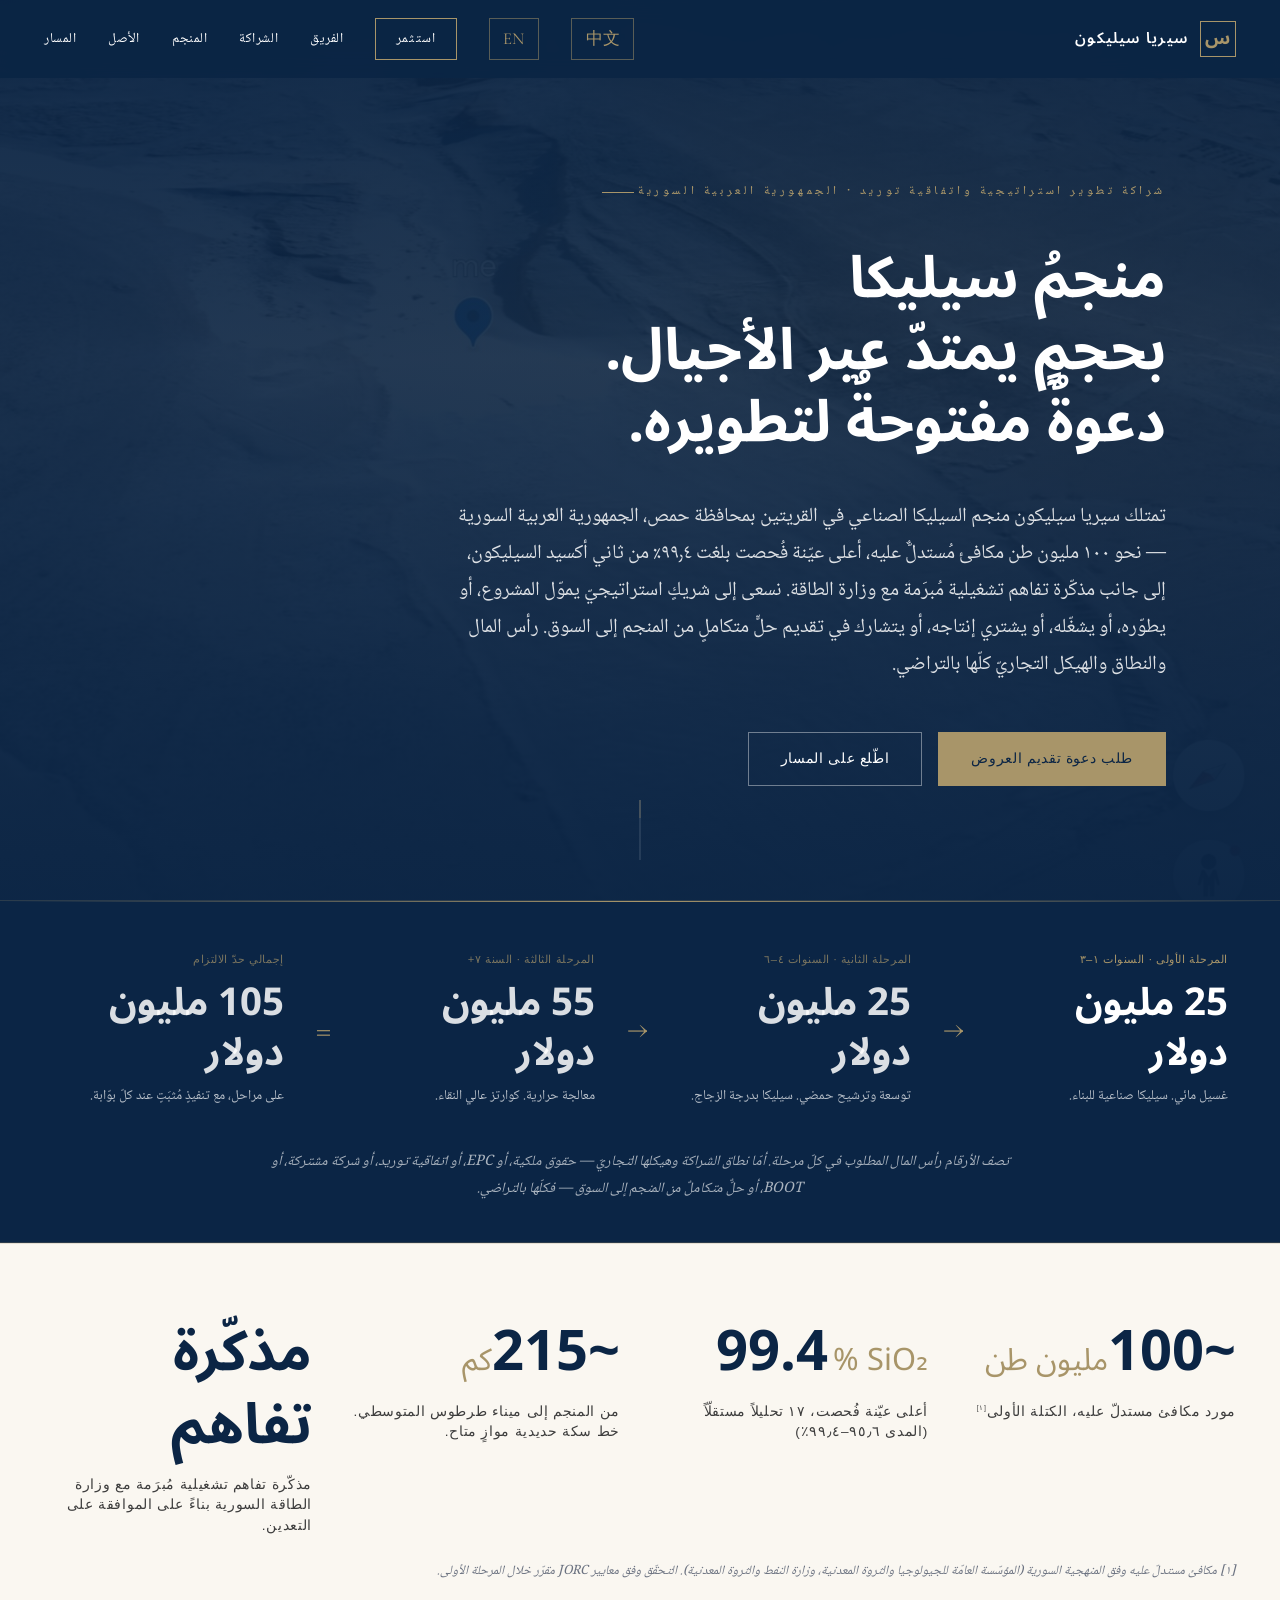
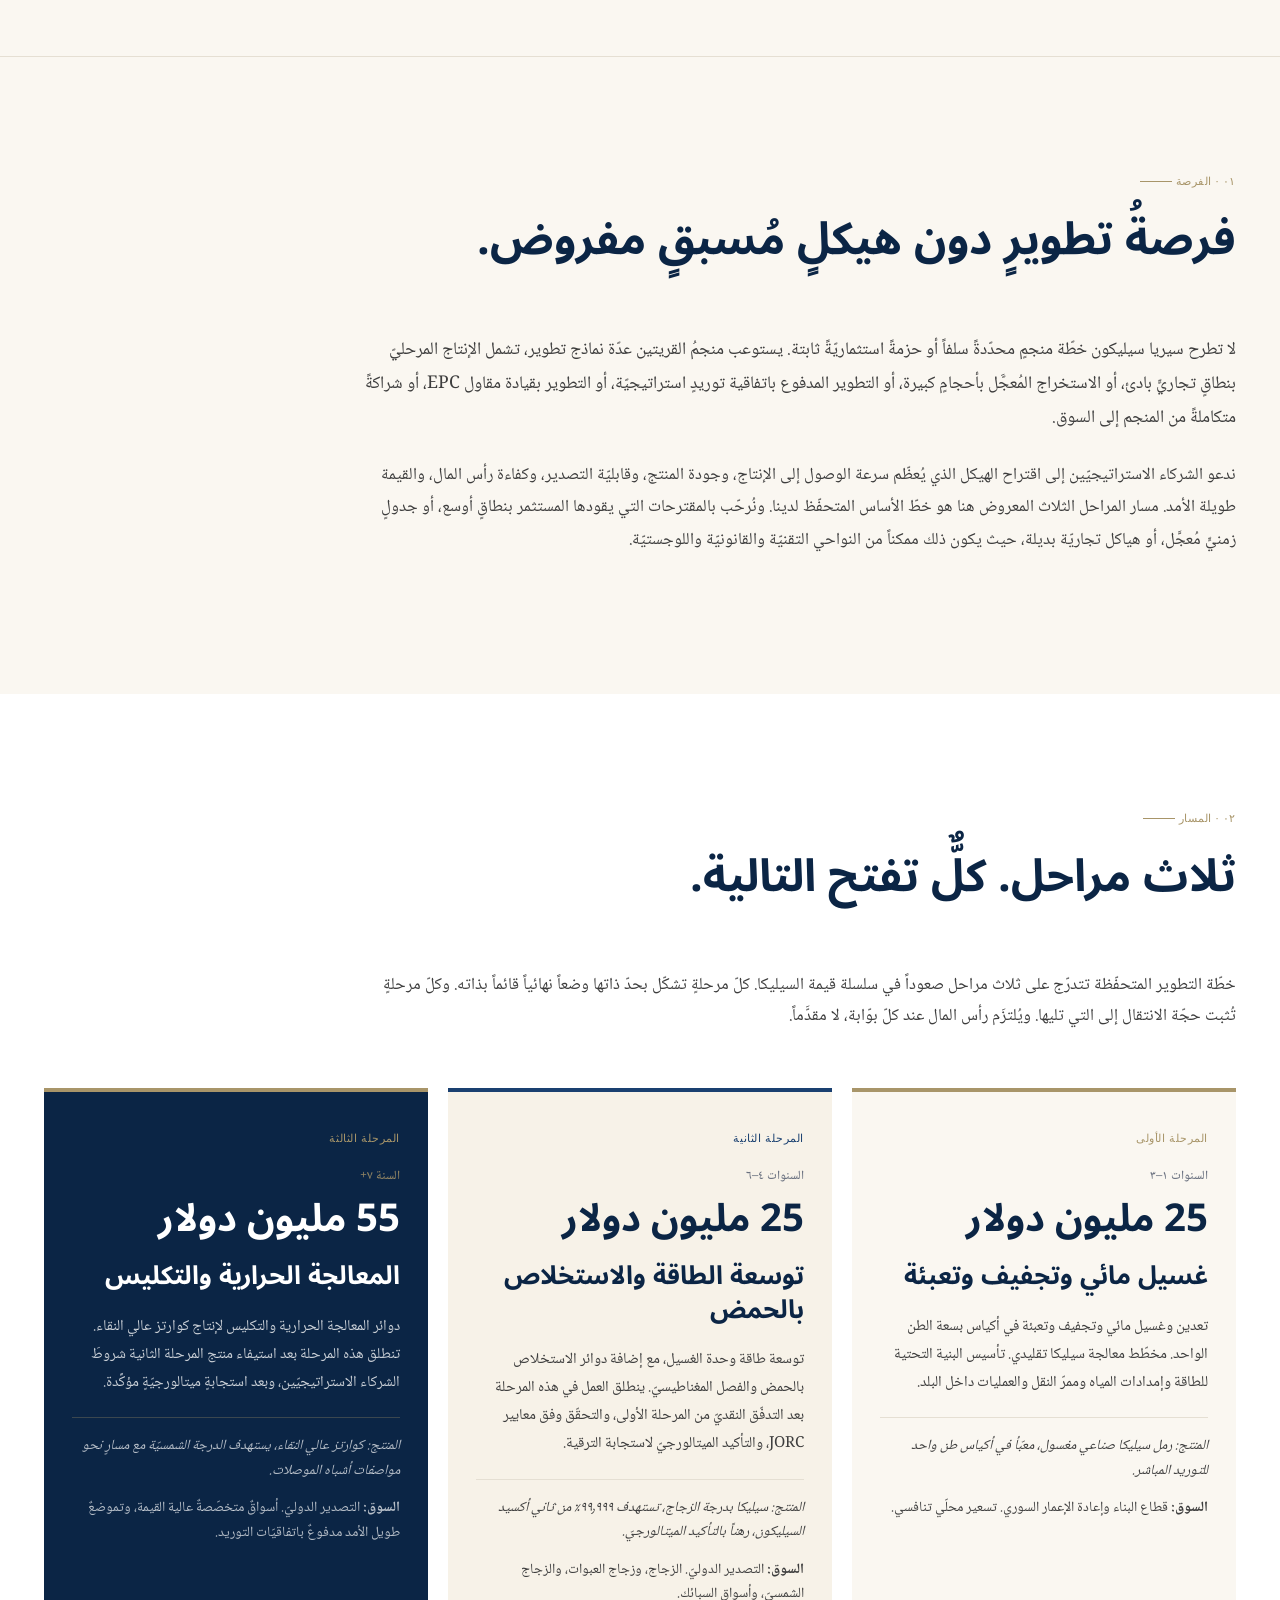
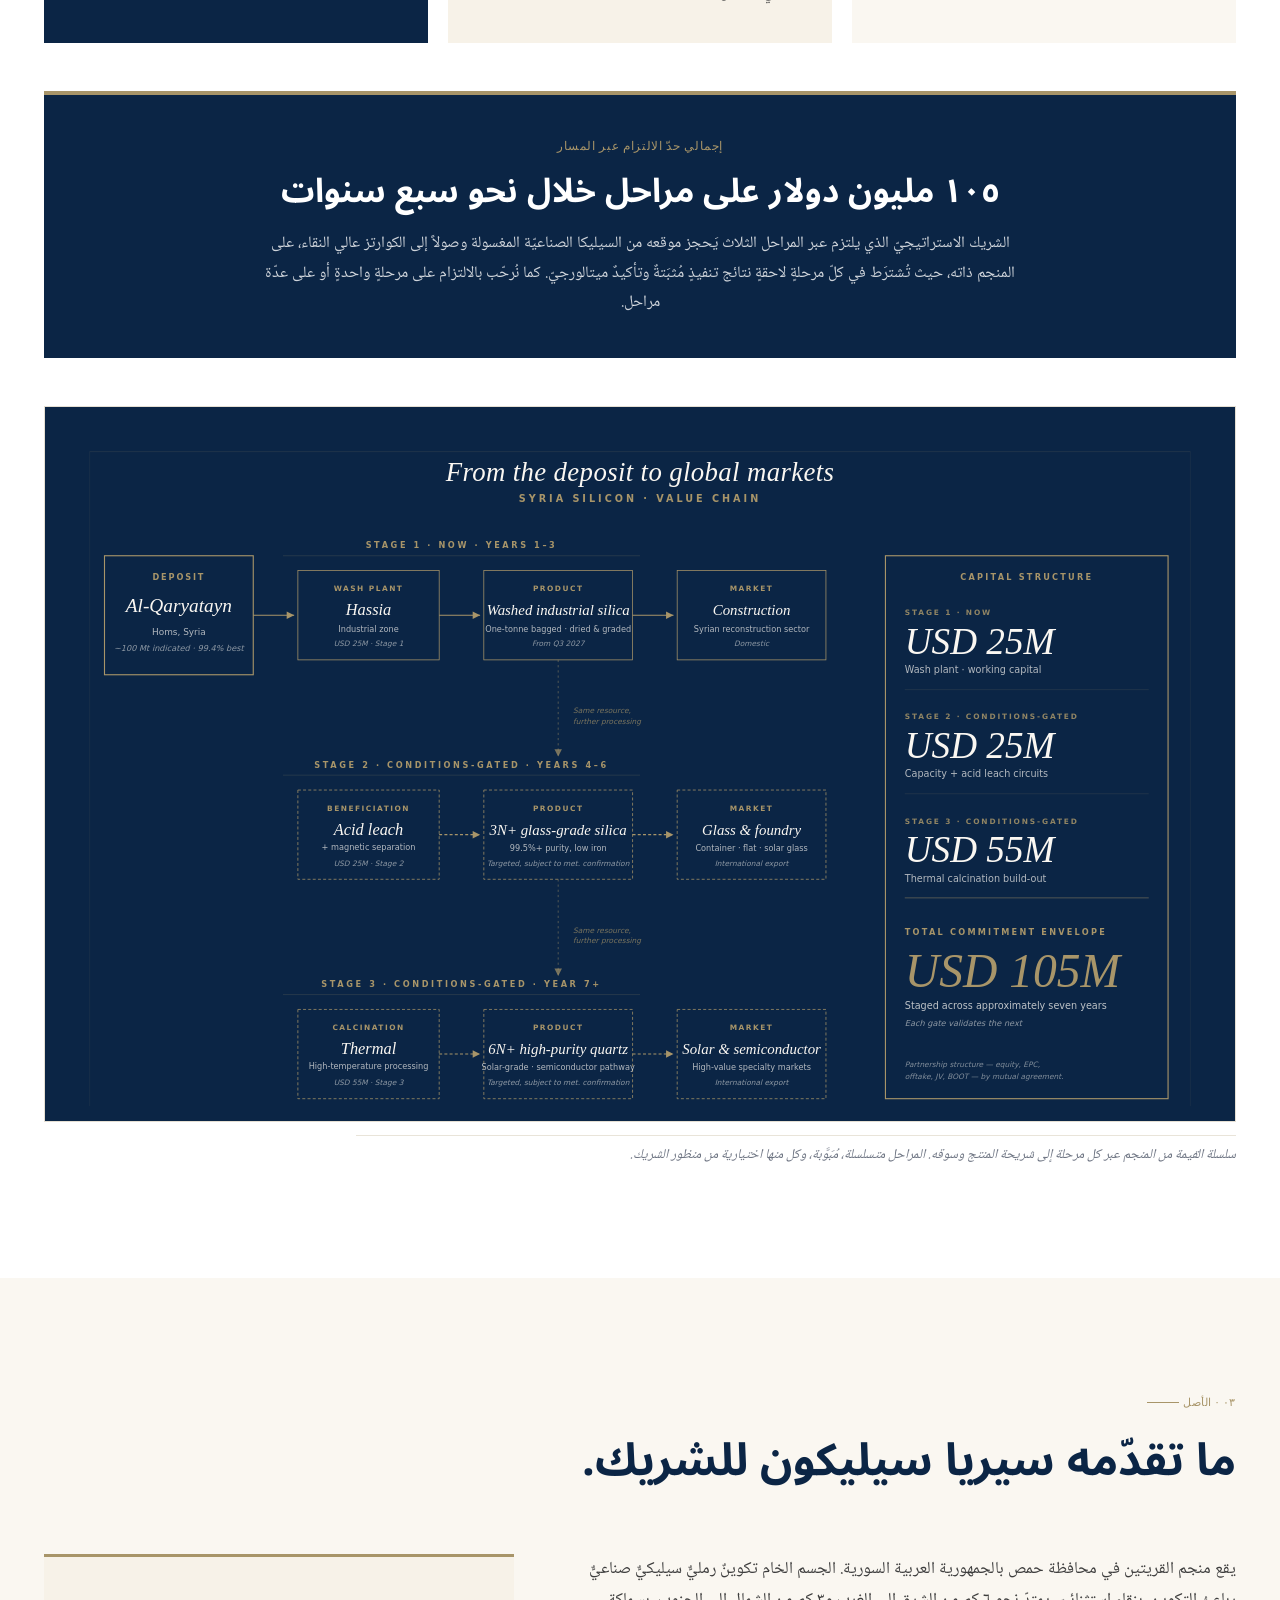
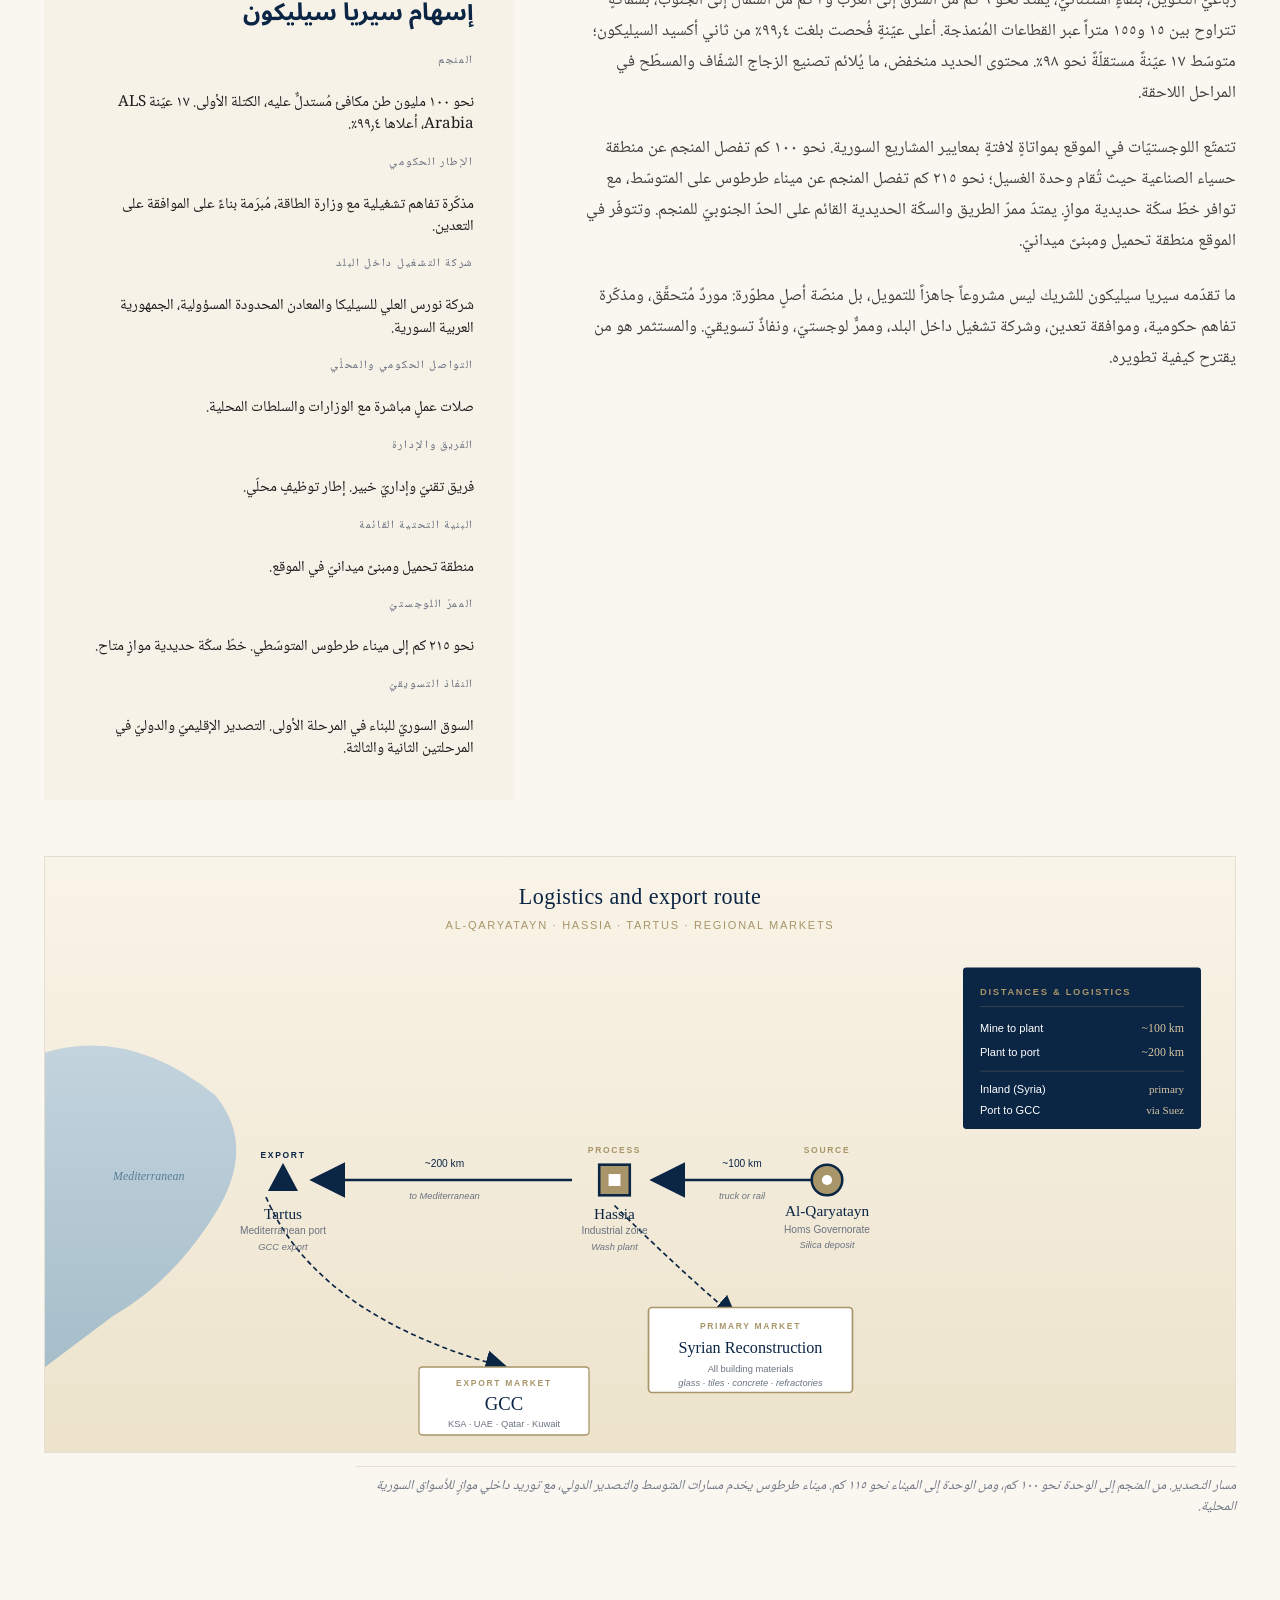
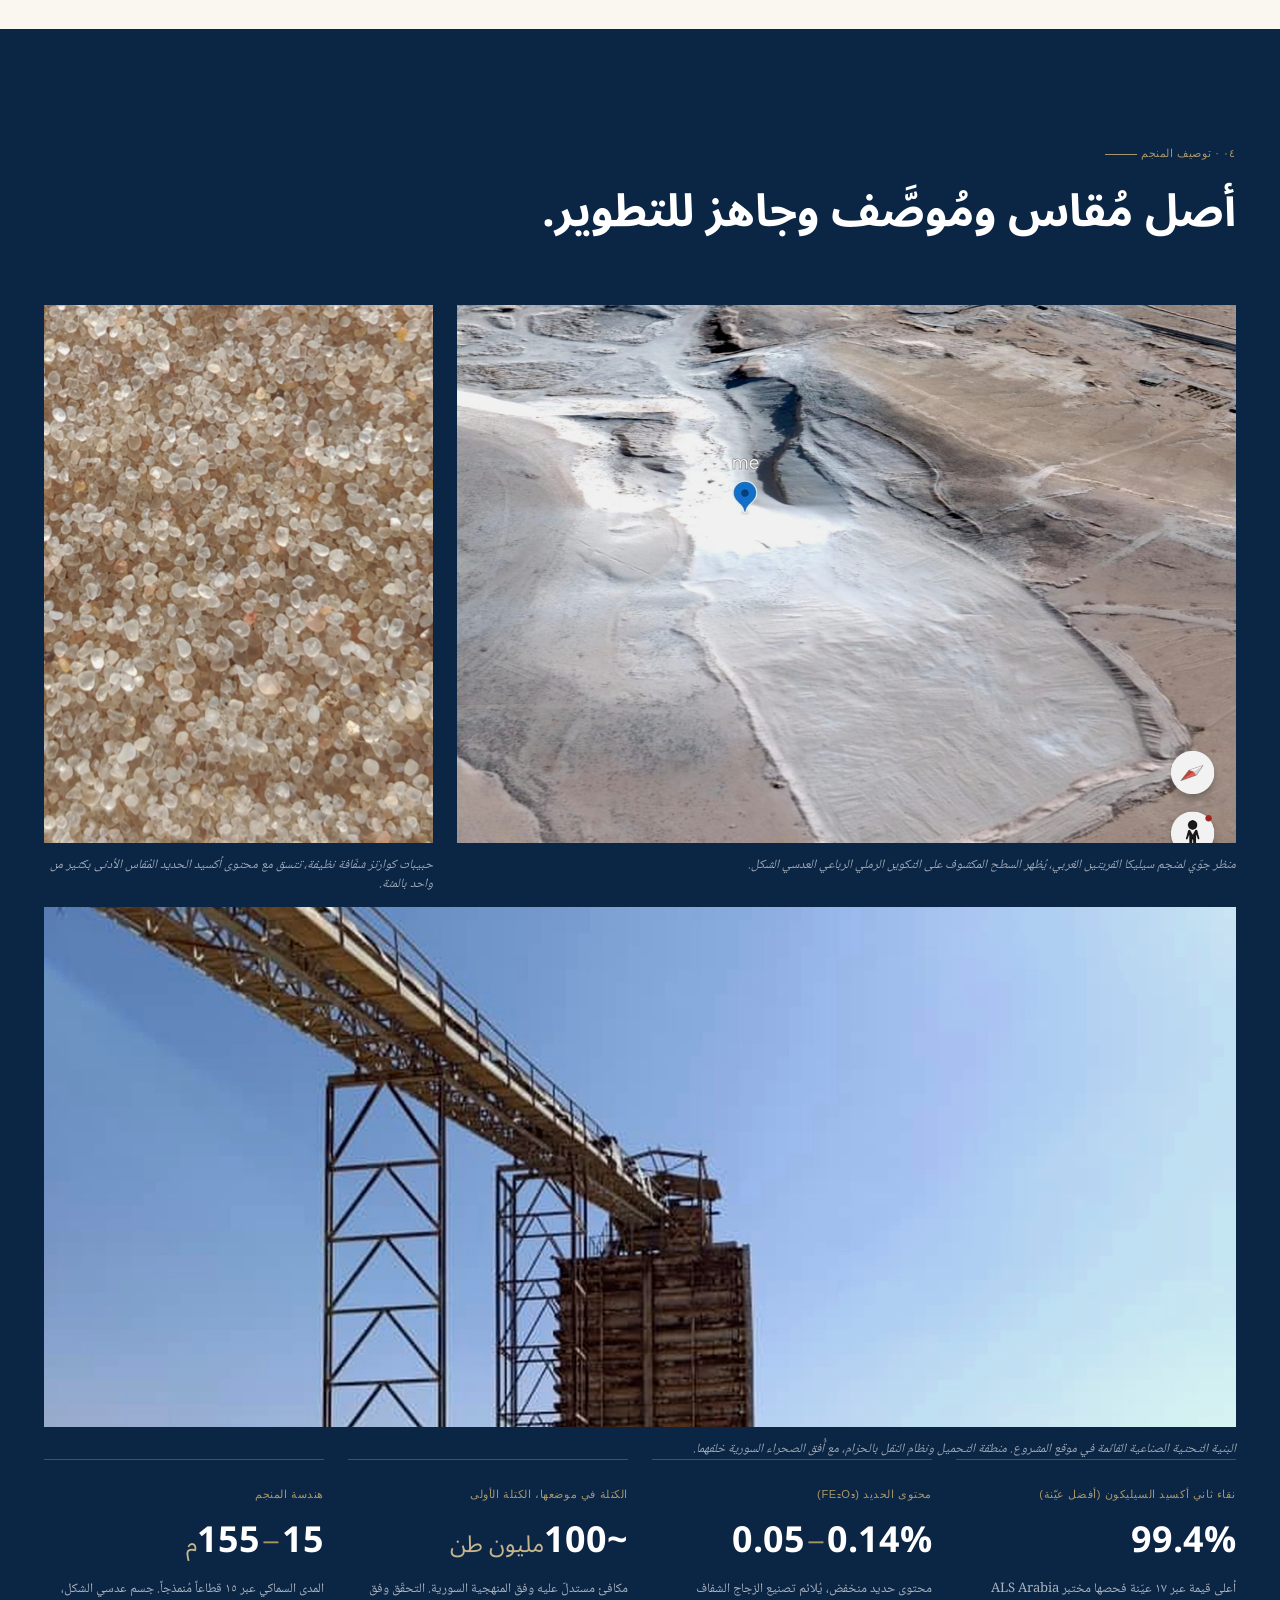
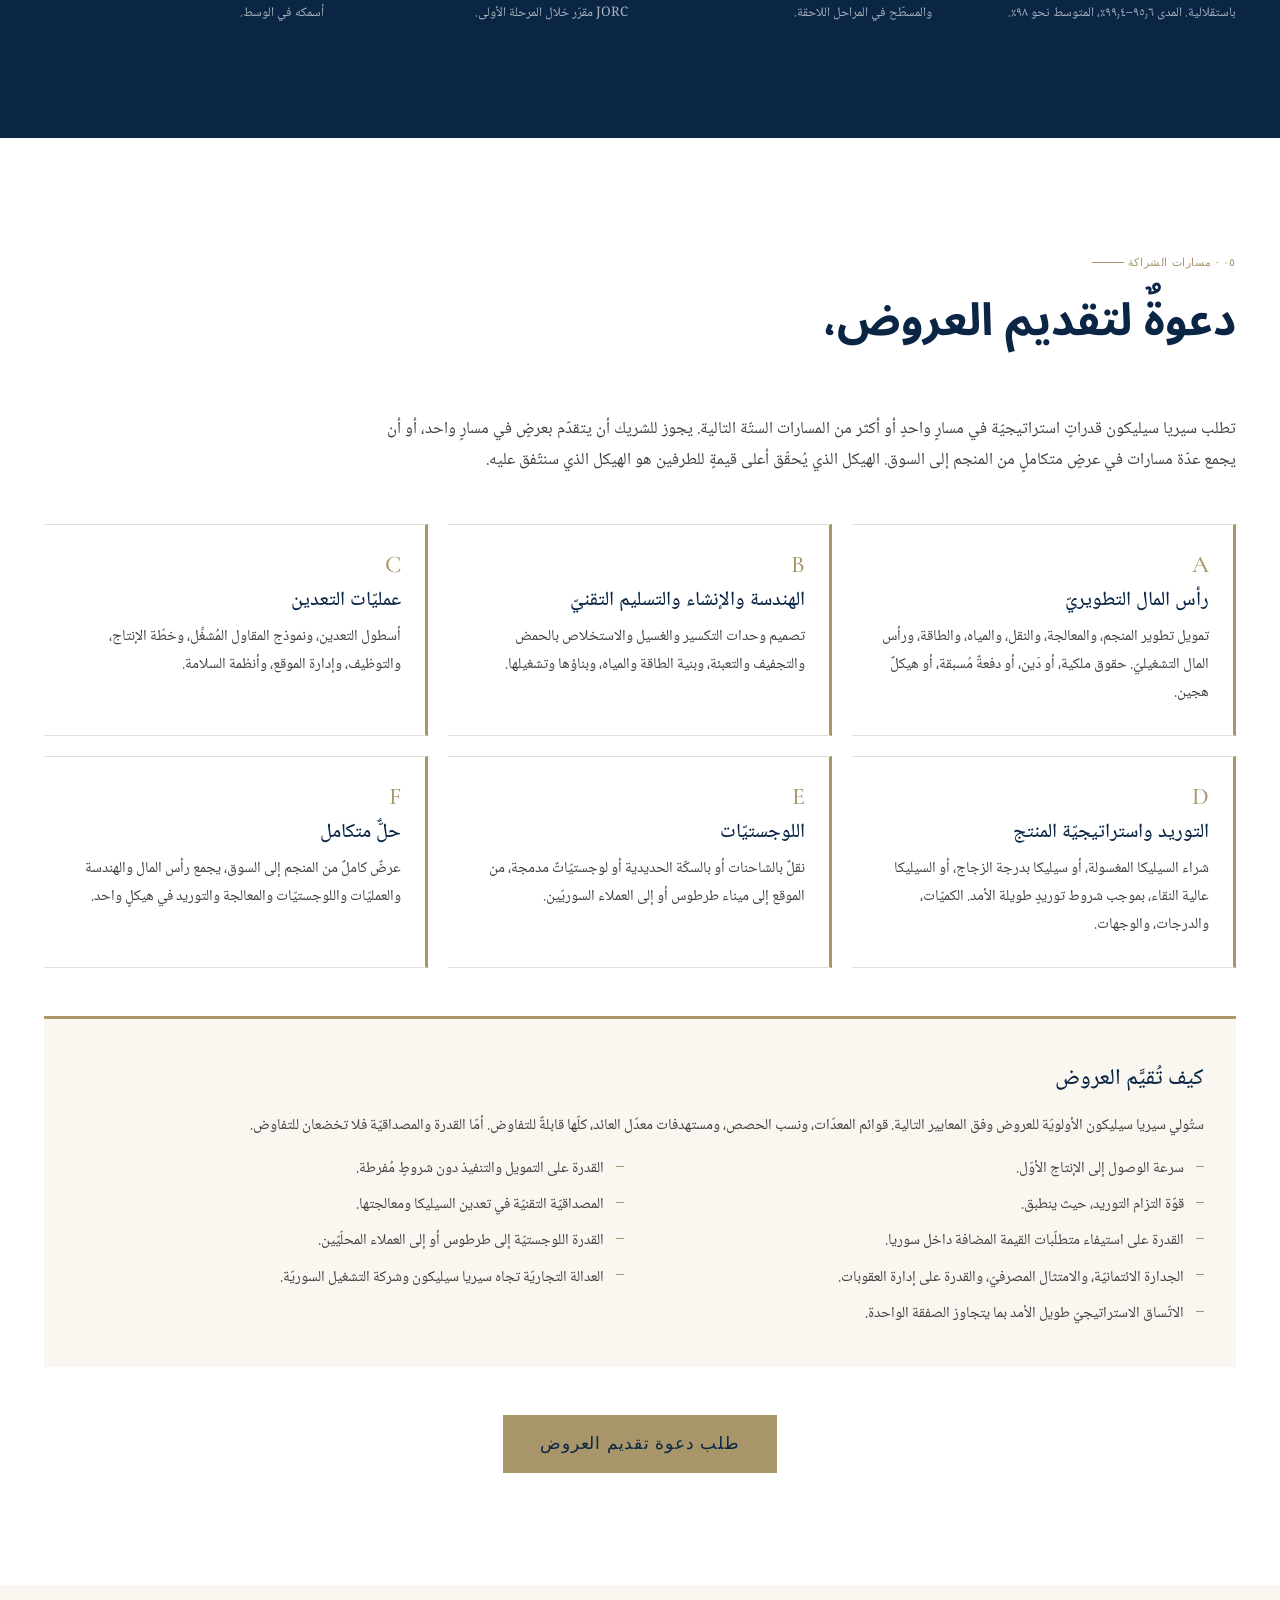
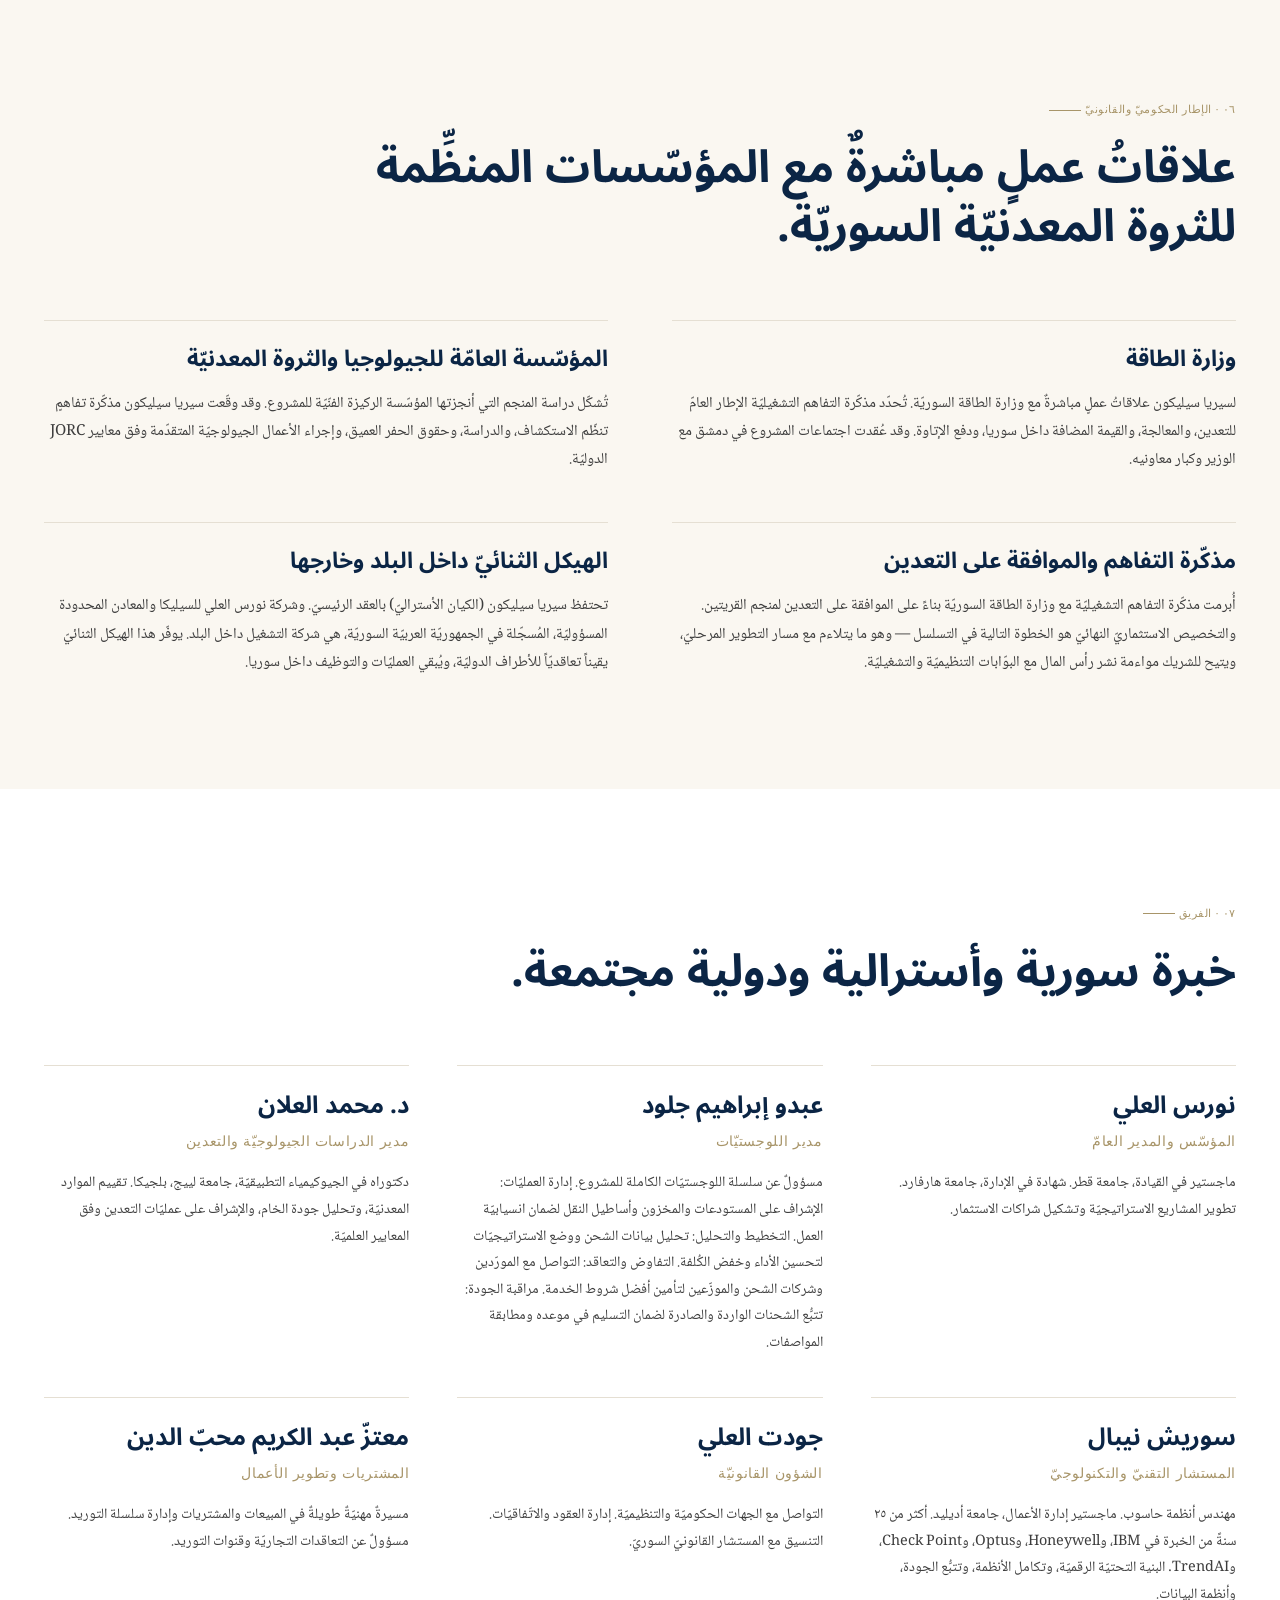
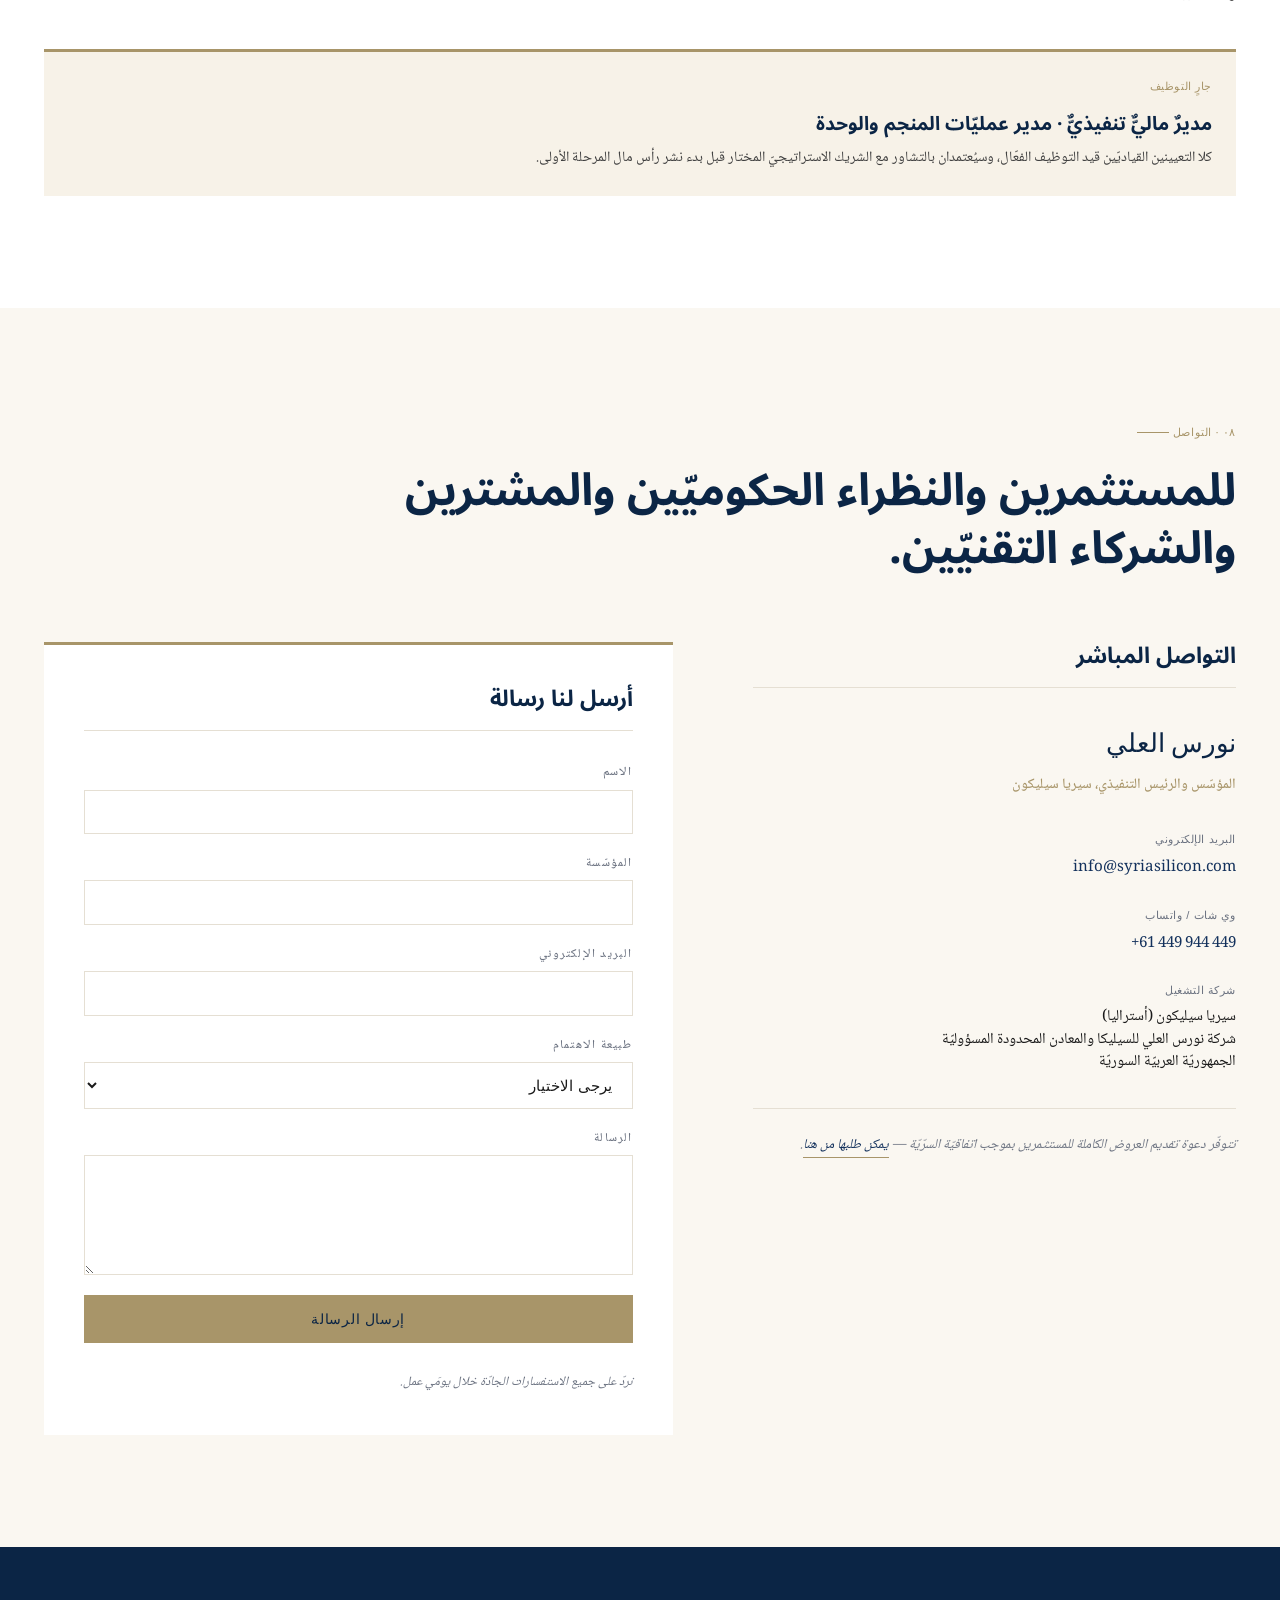
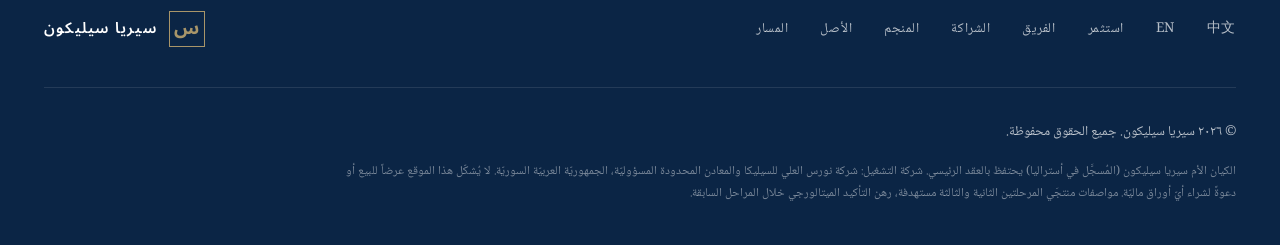
==== commit a0bfcd40: "Update index.html" ====
--- a/ar/index.html
+++ b/ar/index.html
@@ -362,7 +362,7 @@
   <div class="container">
     <div class="section-head">
       <p class="eyebrow">٠٥ · مسارات الشراكة</p>
-      <h2 class="section-title">دعوةٌ لتقديم العروض، لا عرضٌ نهائيٌّ للقبول.</h2>
+      <h2 class="section-title">دعوةٌ لتقديم العروض،</h2>
     </div>
 
     <div class="lockin-intro">
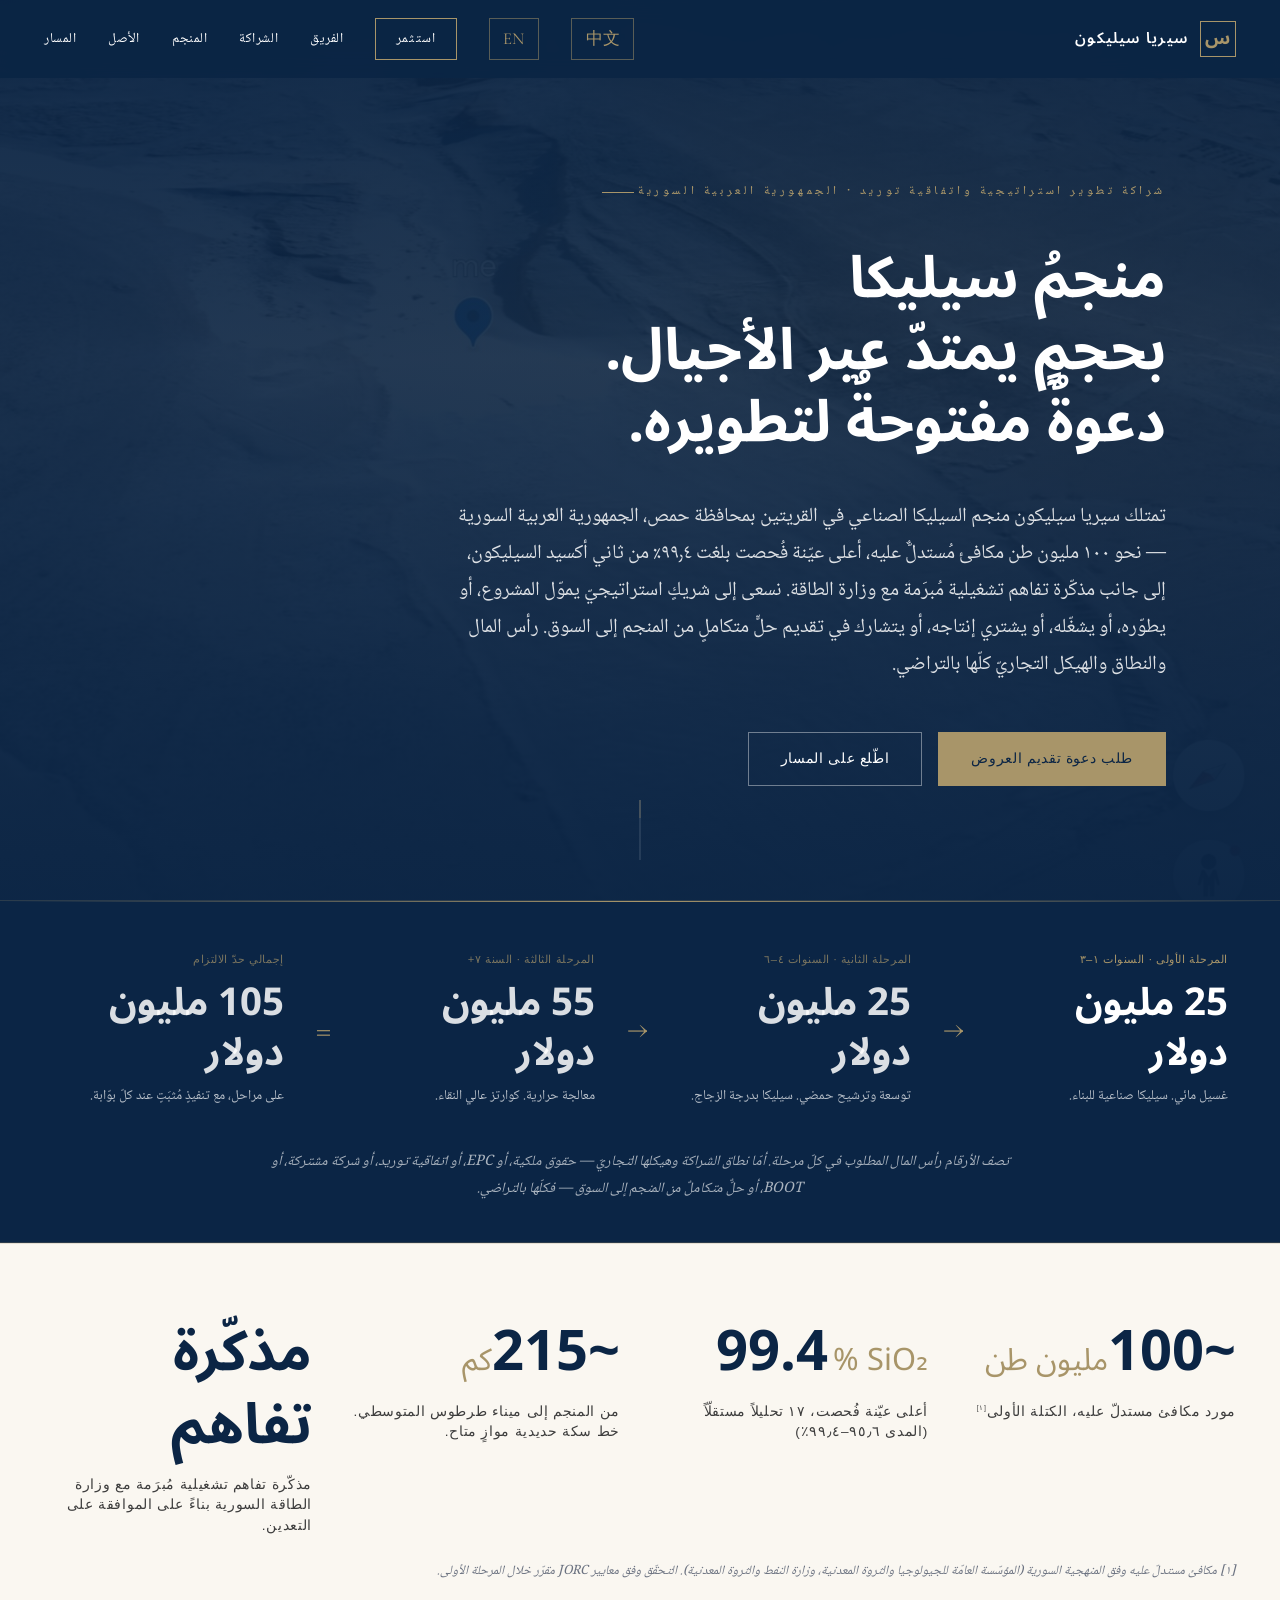
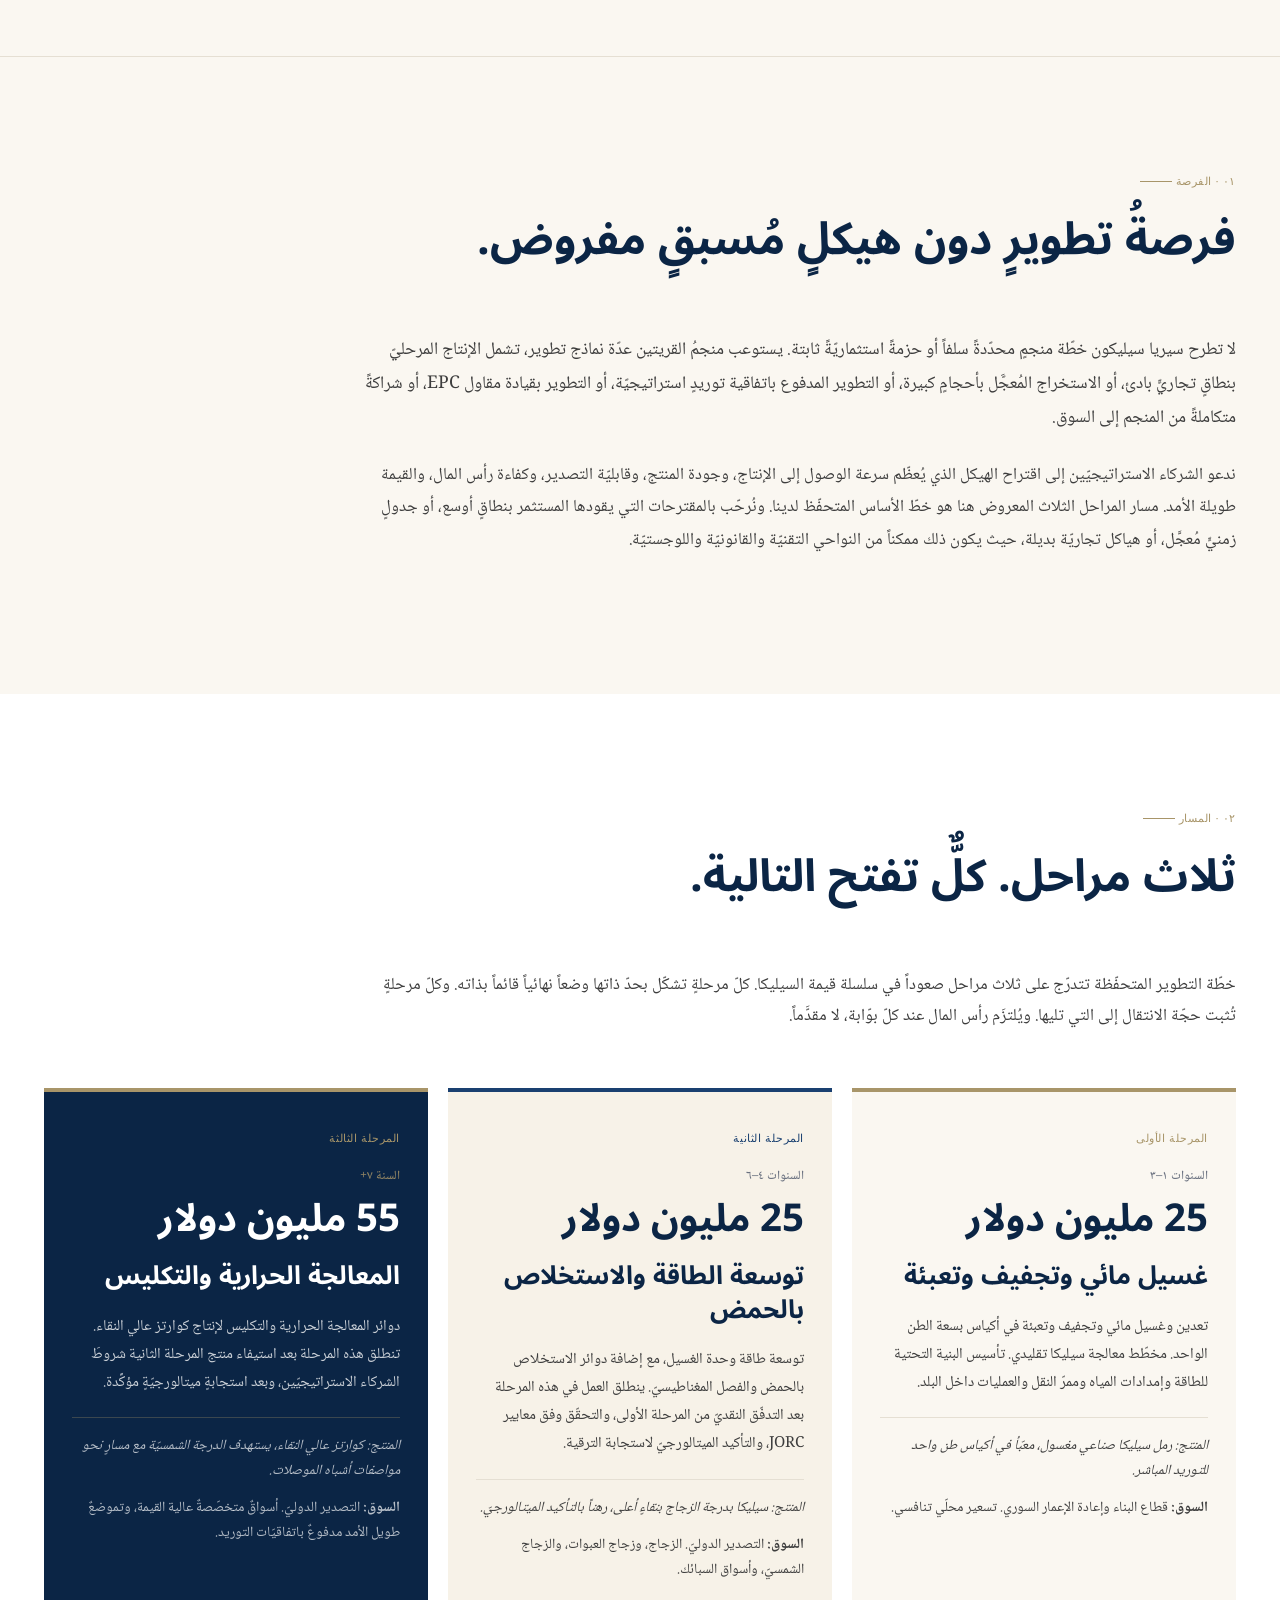
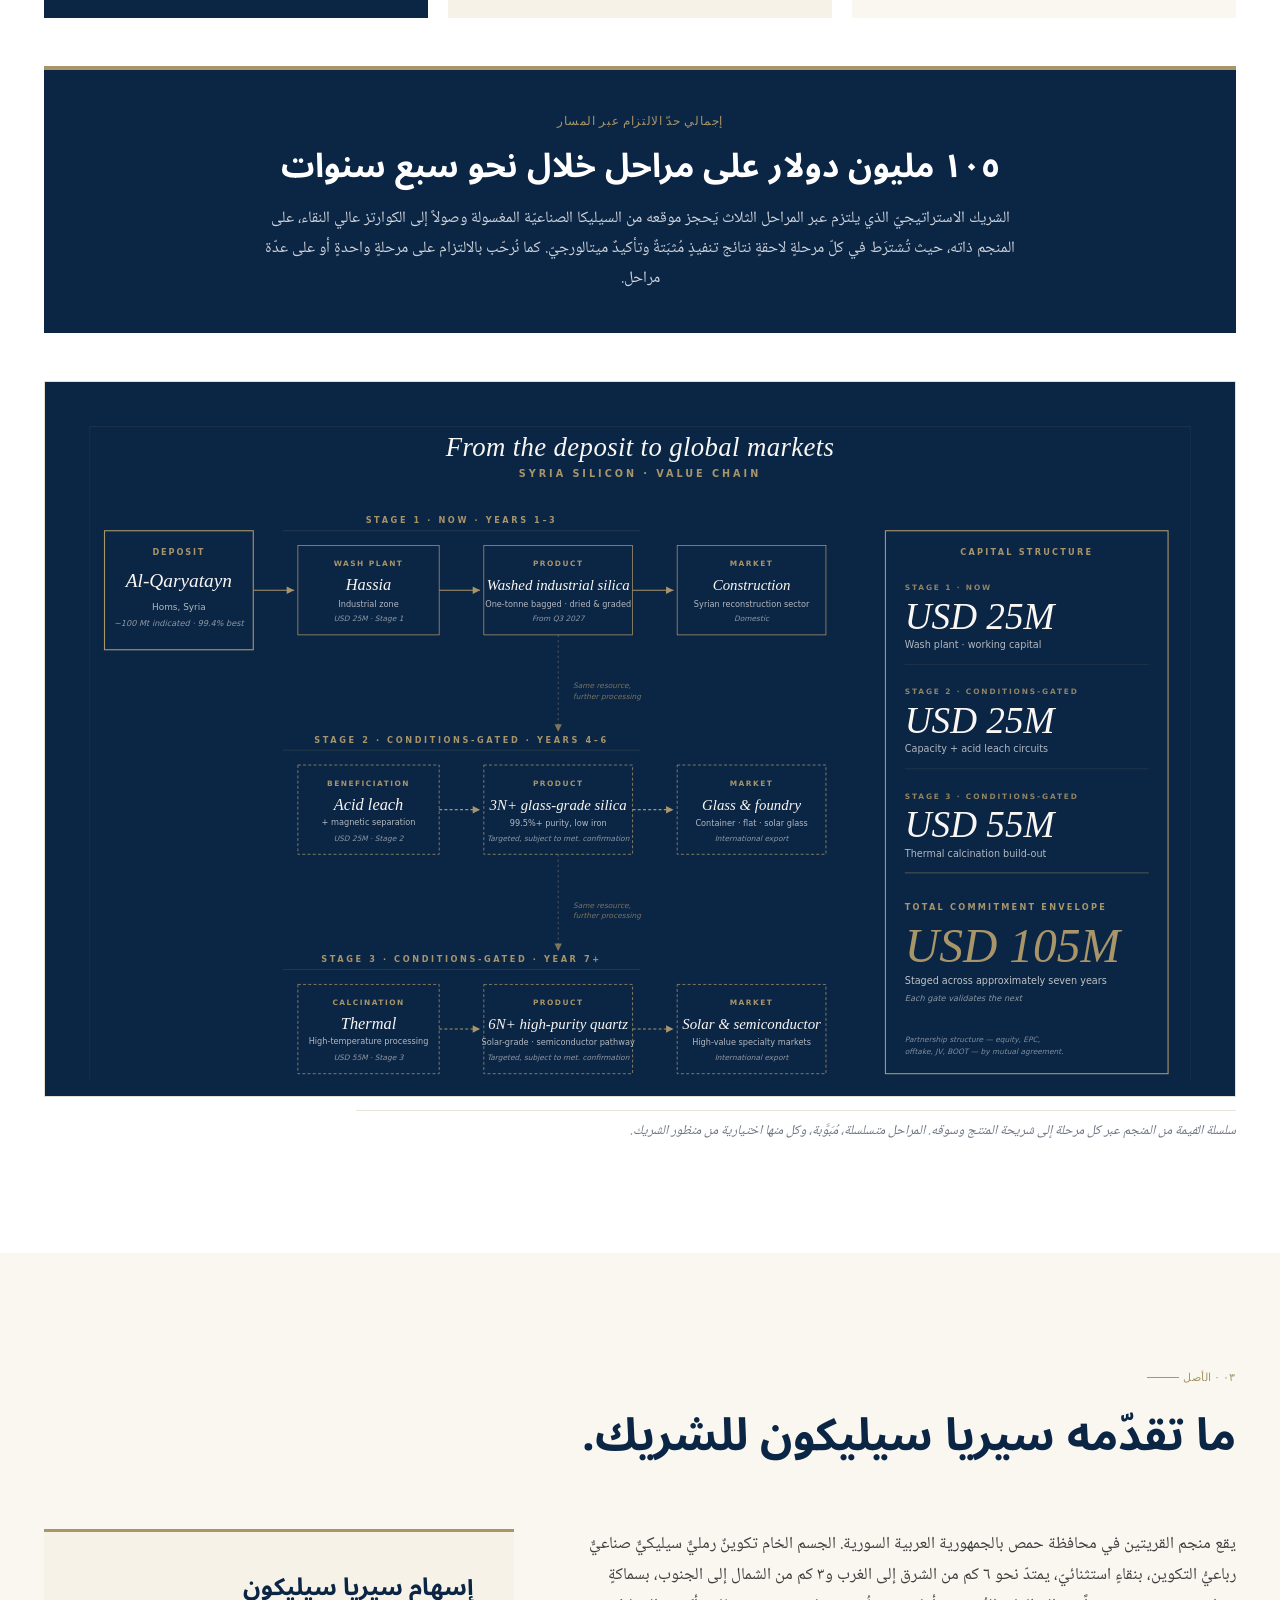
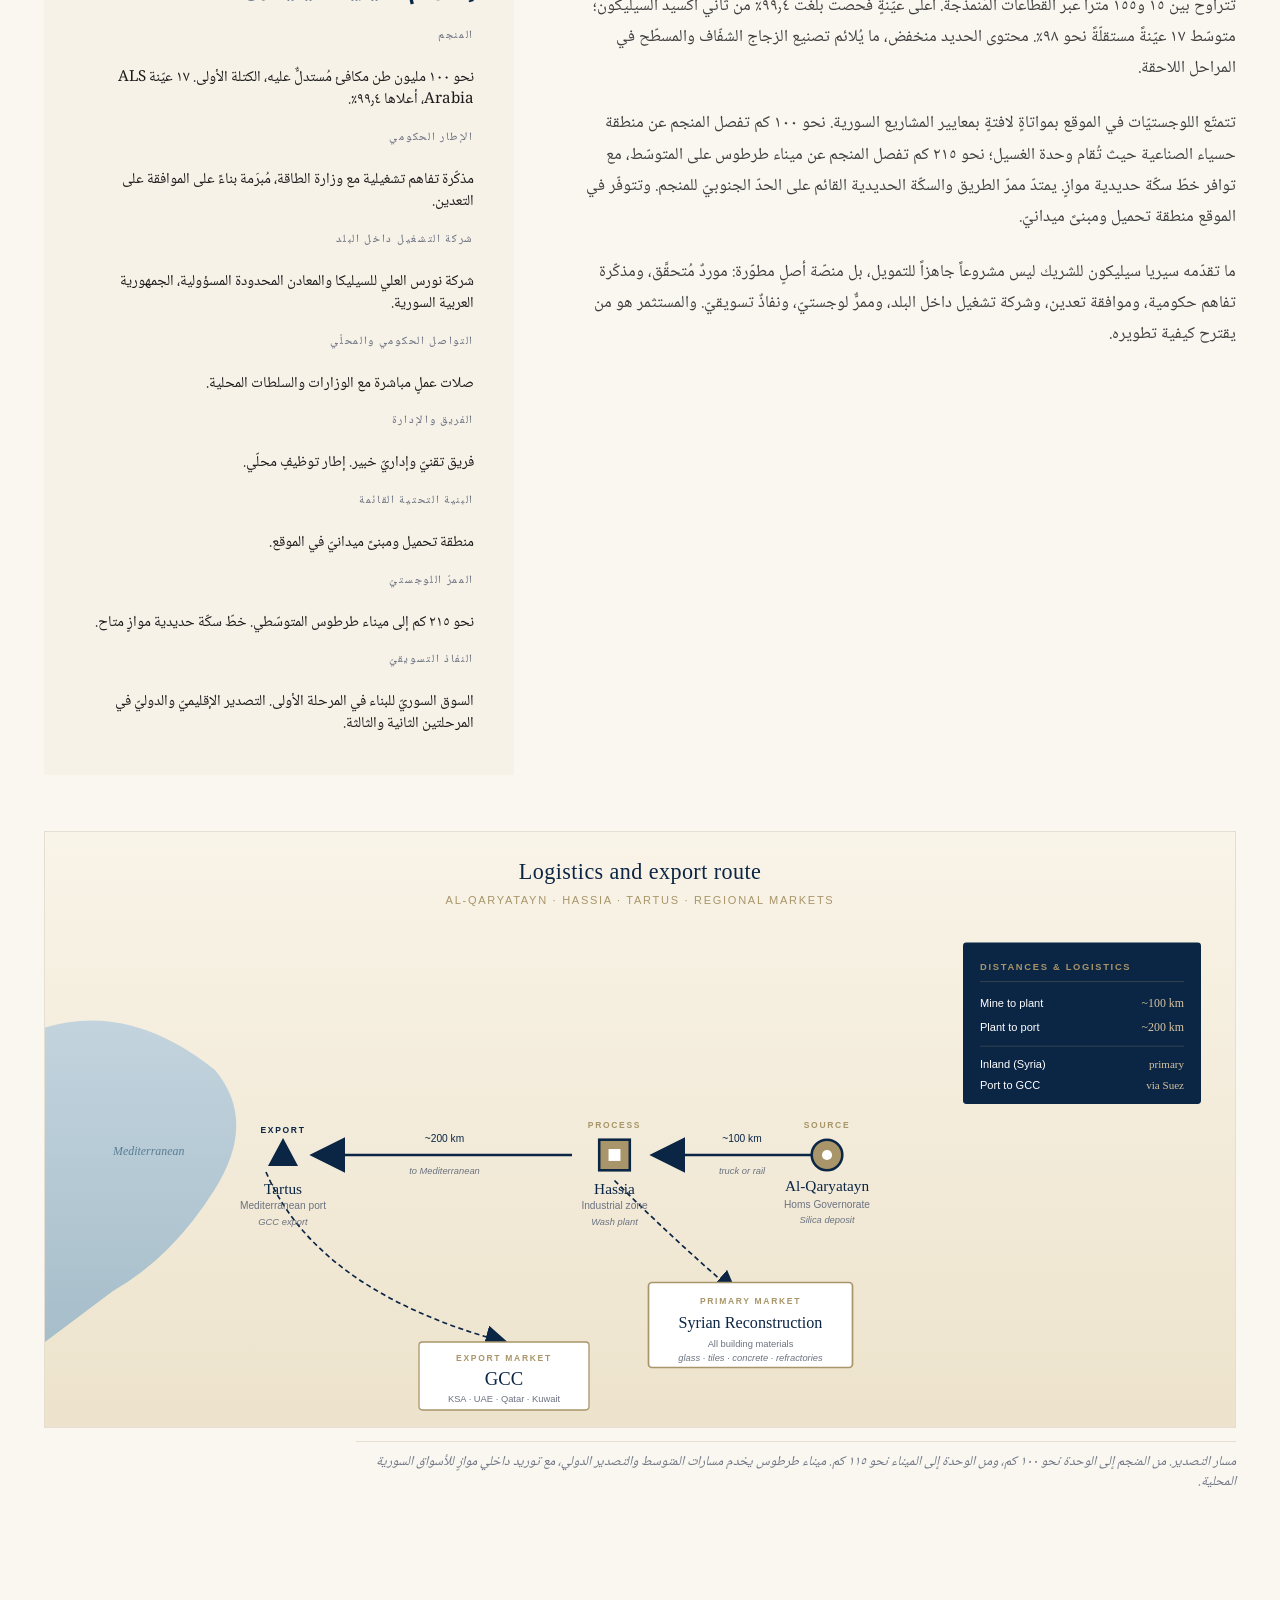
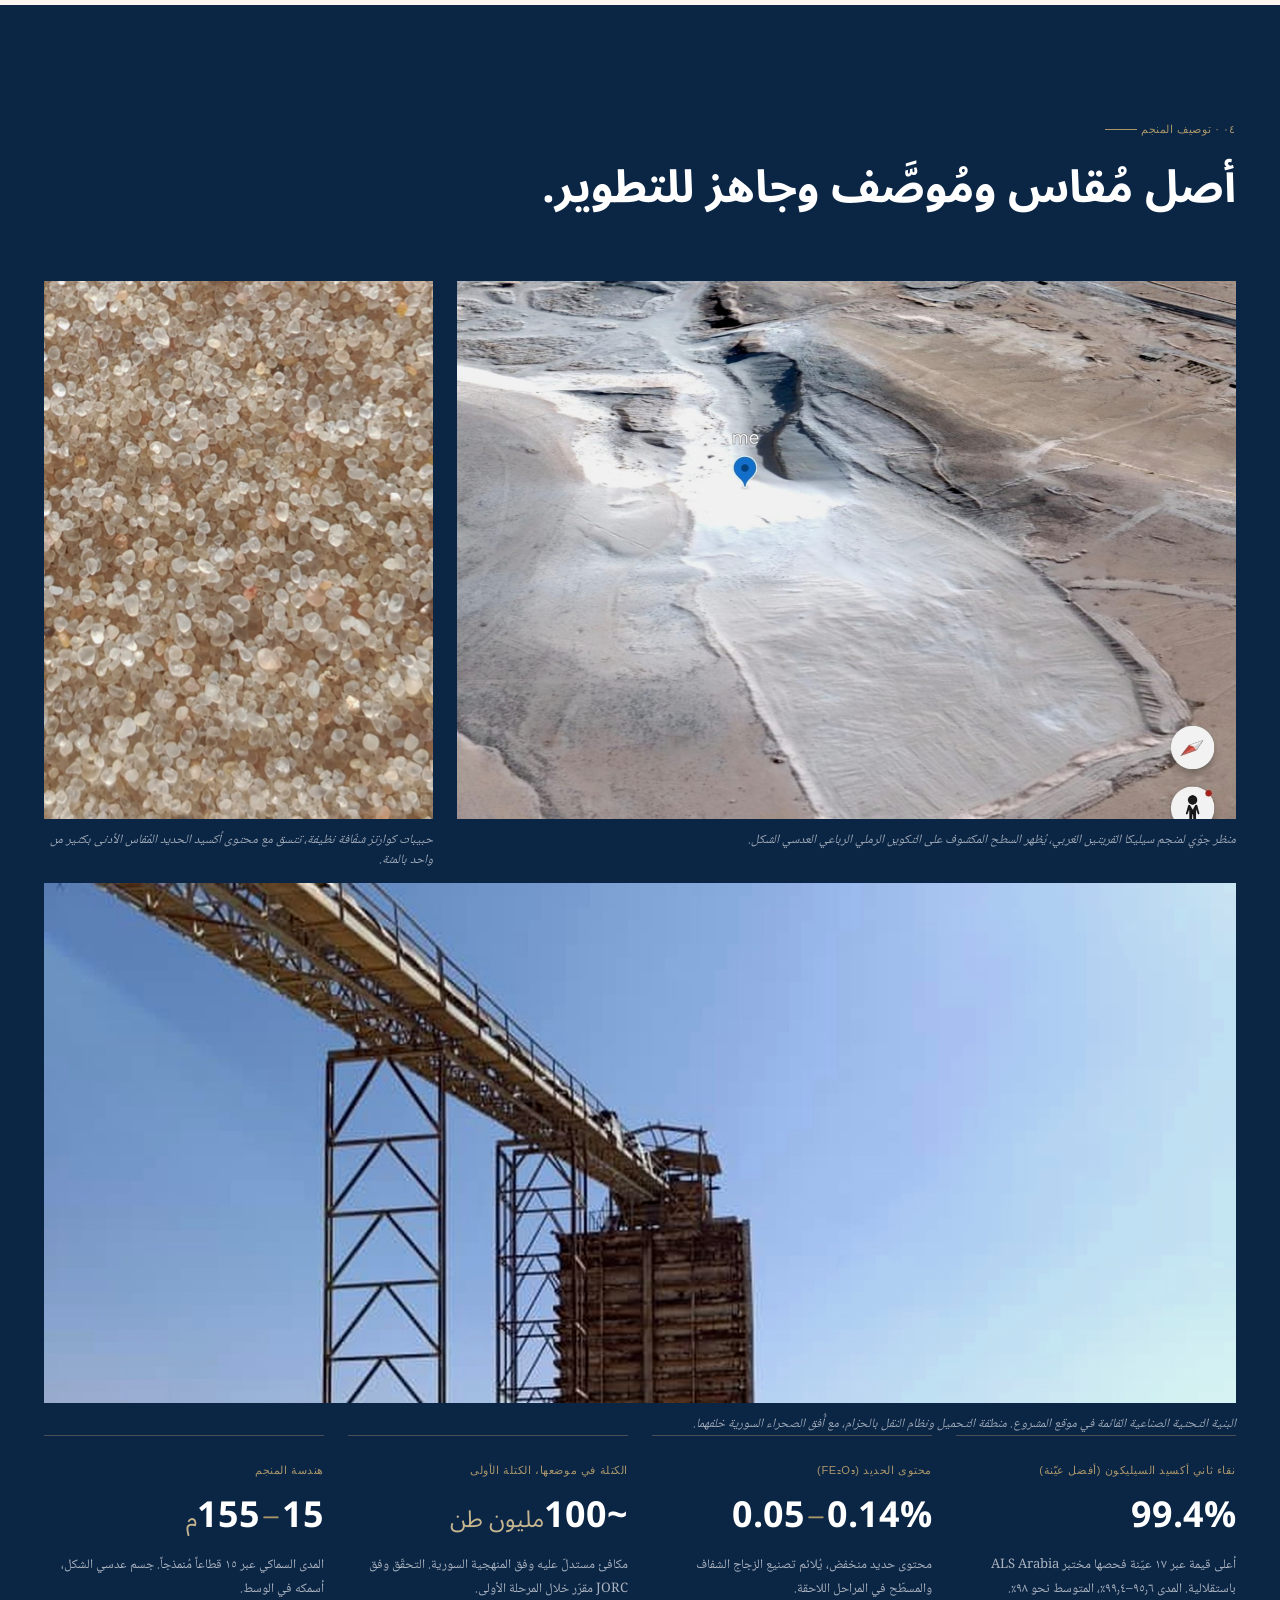
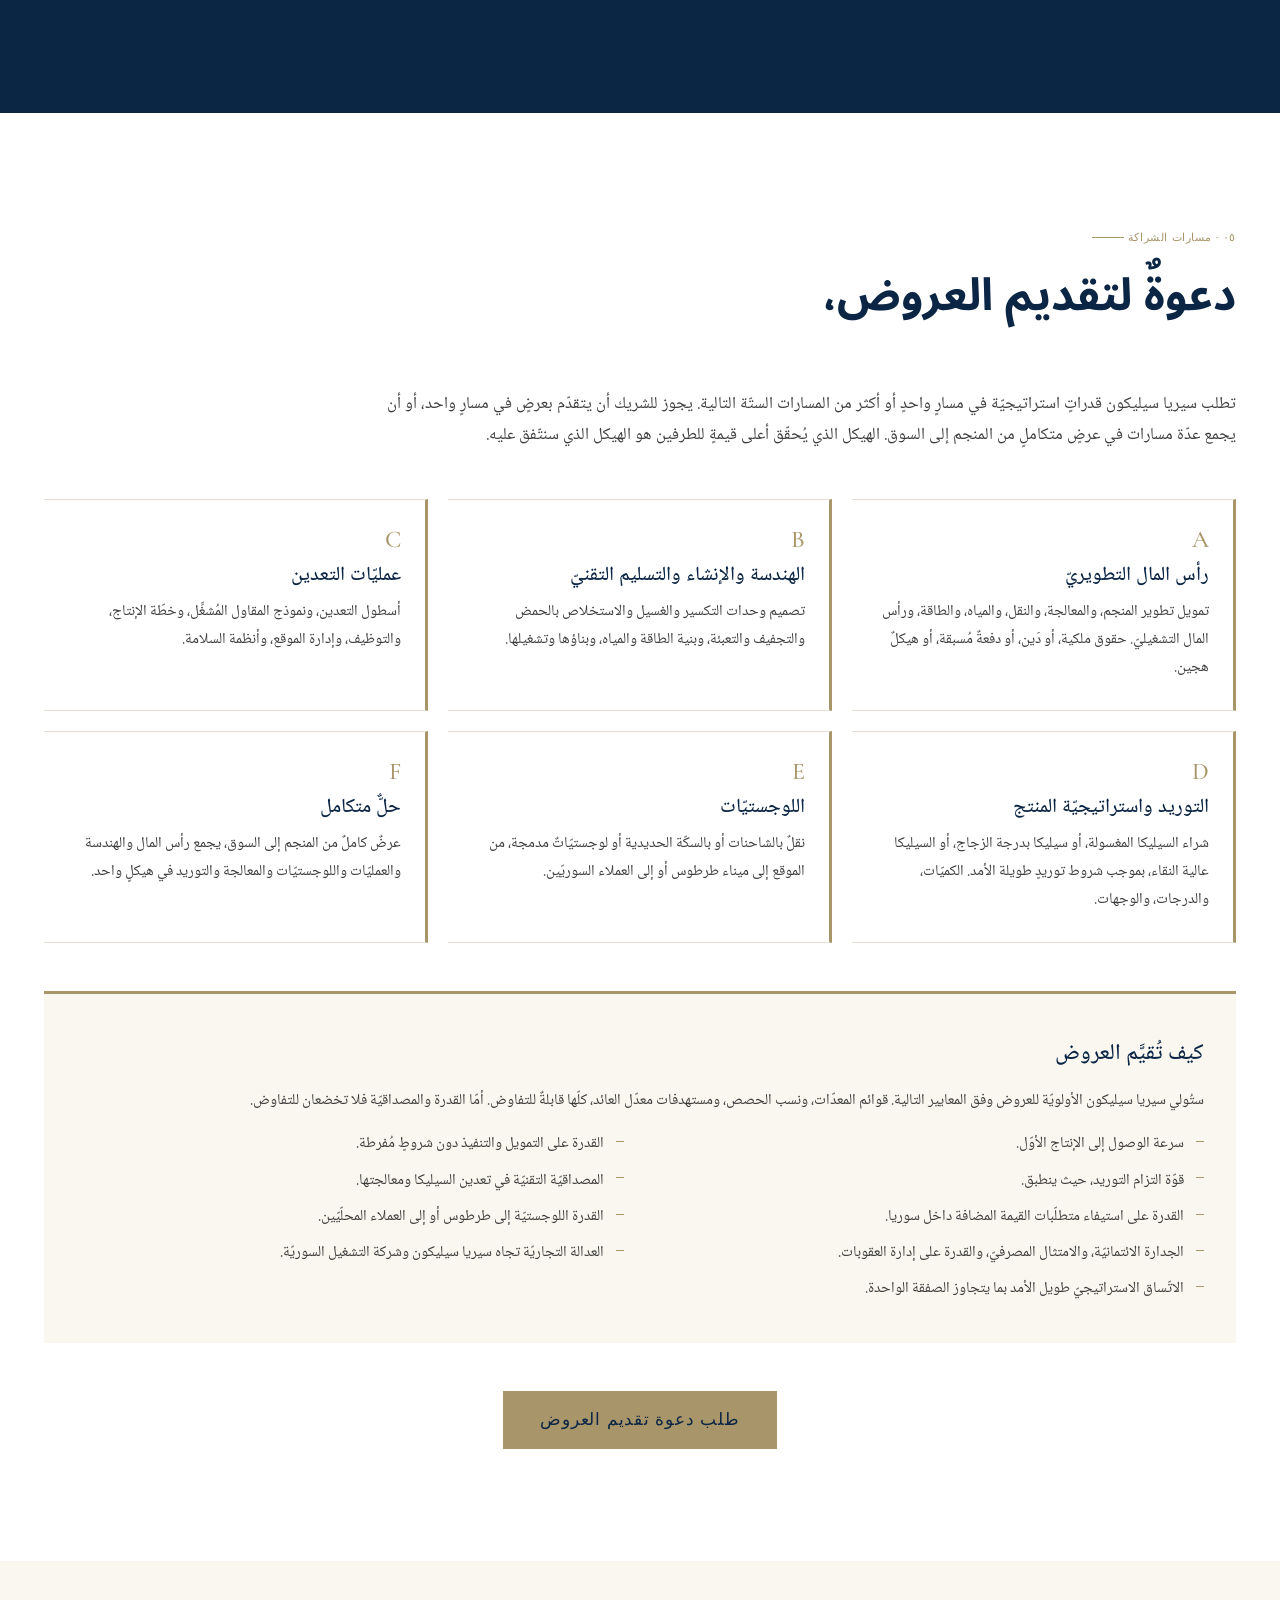
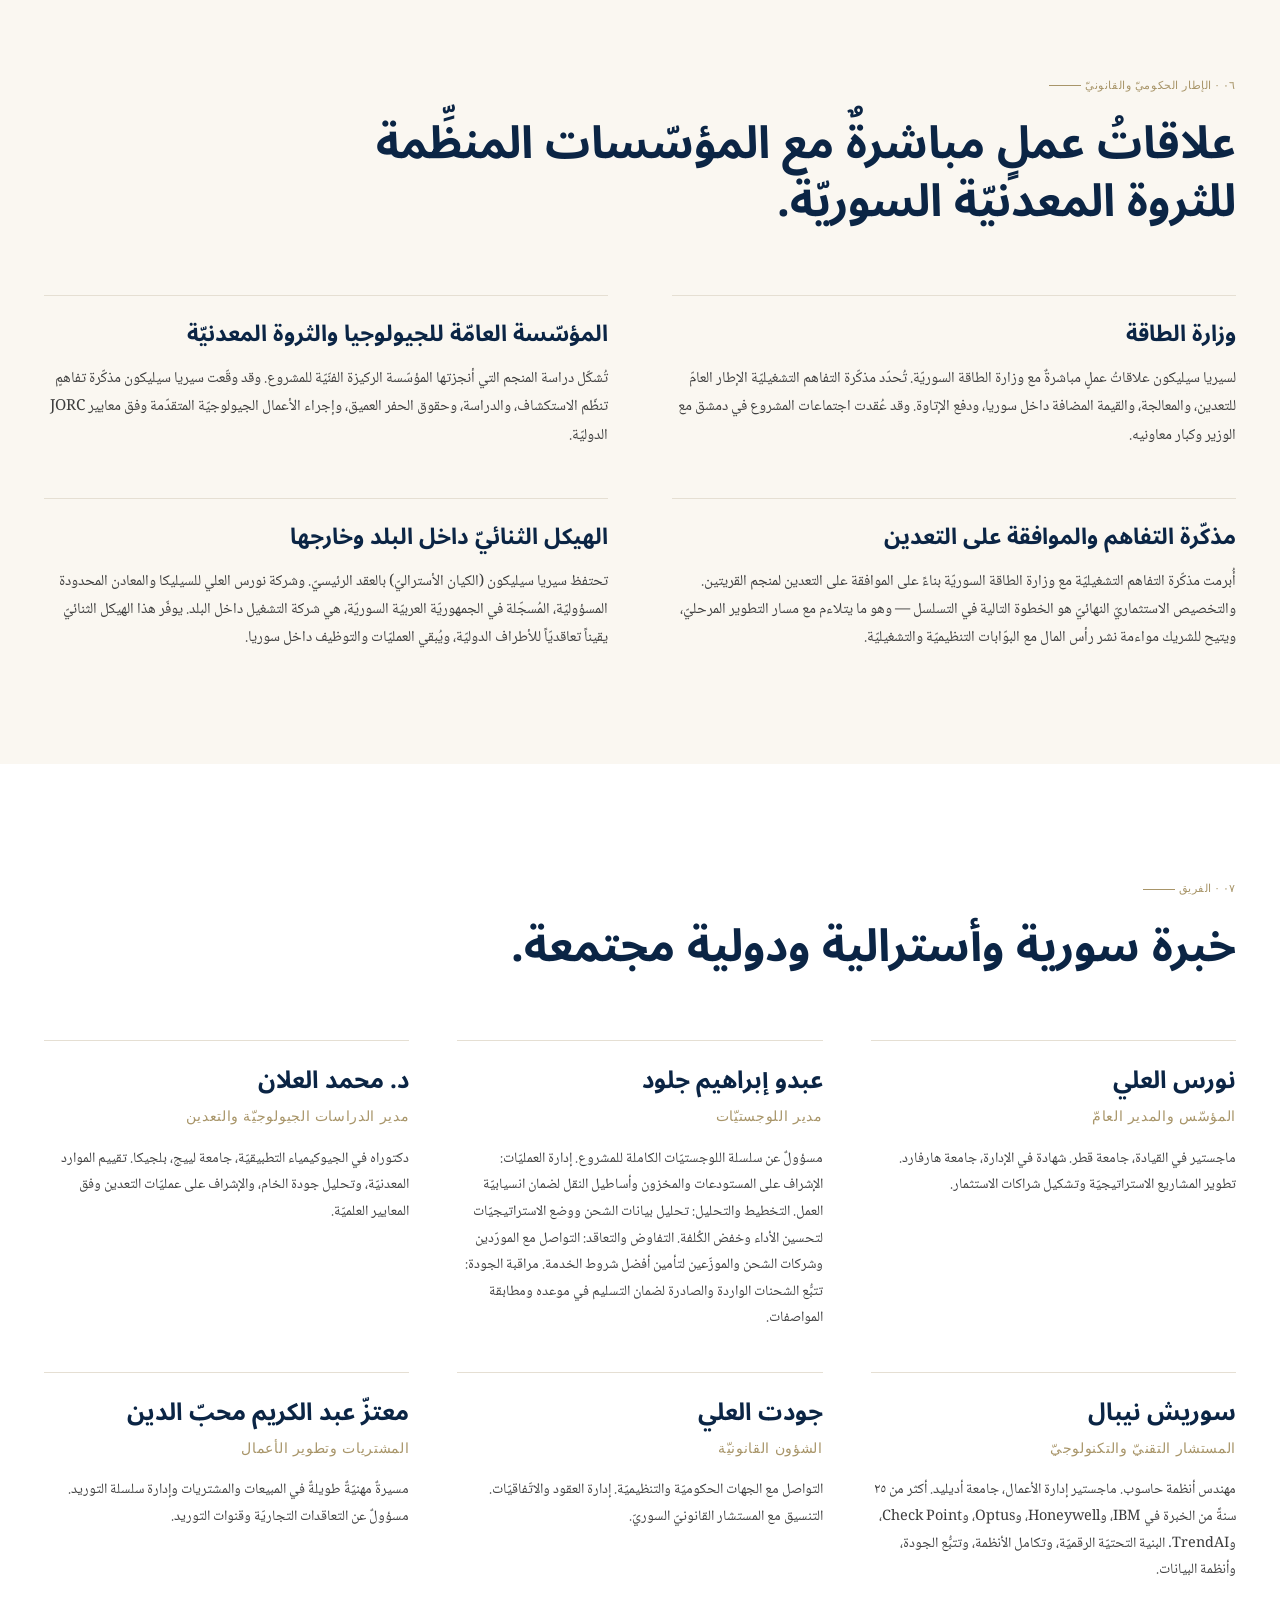
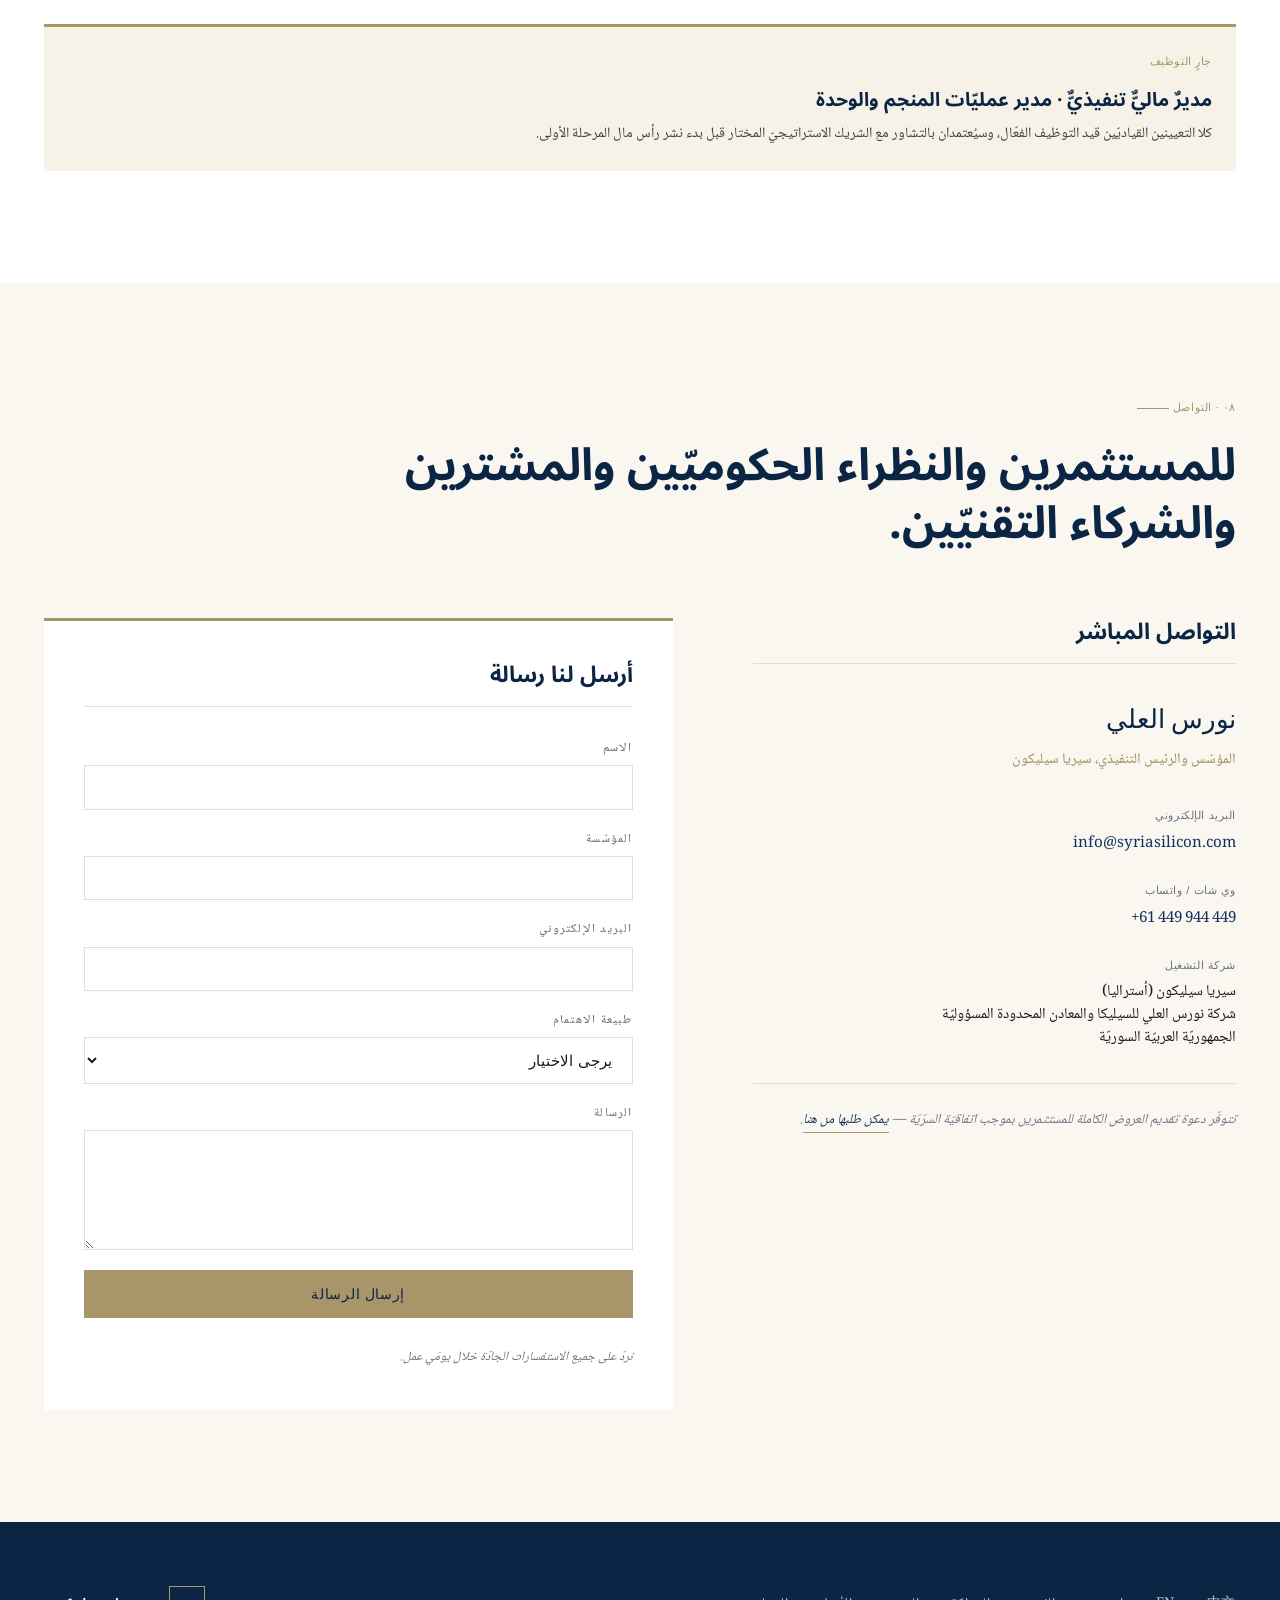
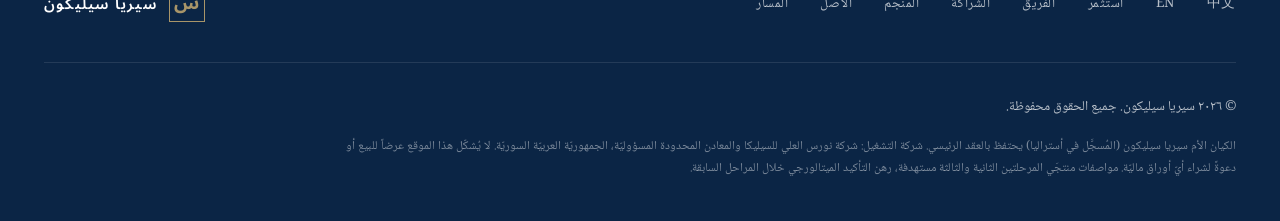
==== commit 65f73933: "Remove numeric purity targets; qualitative language per 11 June decision - Stage 2 homepage cards (E" ====
--- a/ar/index.html
+++ b/ar/index.html
@@ -243,7 +243,7 @@
         <p class="pathway-figure">25 مليون دولار</p>
         <h3 class="pathway-title">توسعة الطاقة والاستخلاص بالحمض</h3>
         <p class="pathway-body">توسعة طاقة وحدة الغسيل، مع إضافة دوائر الاستخلاص بالحمض والفصل المغناطيسيّ. ينطلق العمل في هذه المرحلة بعد التدفّق النقديّ من المرحلة الأولى، والتحقّق وفق معايير JORC، والتأكيد الميتالورجيّ لاستجابة الترقية.</p>
-        <p class="pathway-output">المنتج: سيليكا بدرجة الزجاج، تستهدف ٩٩٫٩٩٩٪ من ثاني أكسيد السيليكون، رهناً بالتأكيد الميتالورجيّ.</p>
+        <p class="pathway-output">المنتج: سيليكا بدرجة الزجاج بنقاءٍ أعلى، رهناً بالتأكيد الميتالورجيّ.</p>
         <p class="pathway-market"><strong>السوق:</strong> التصدير الدوليّ. الزجاج، وزجاج العبوات، والزجاج الشمسيّ، وأسواق السبائك.</p>
       </div>
 
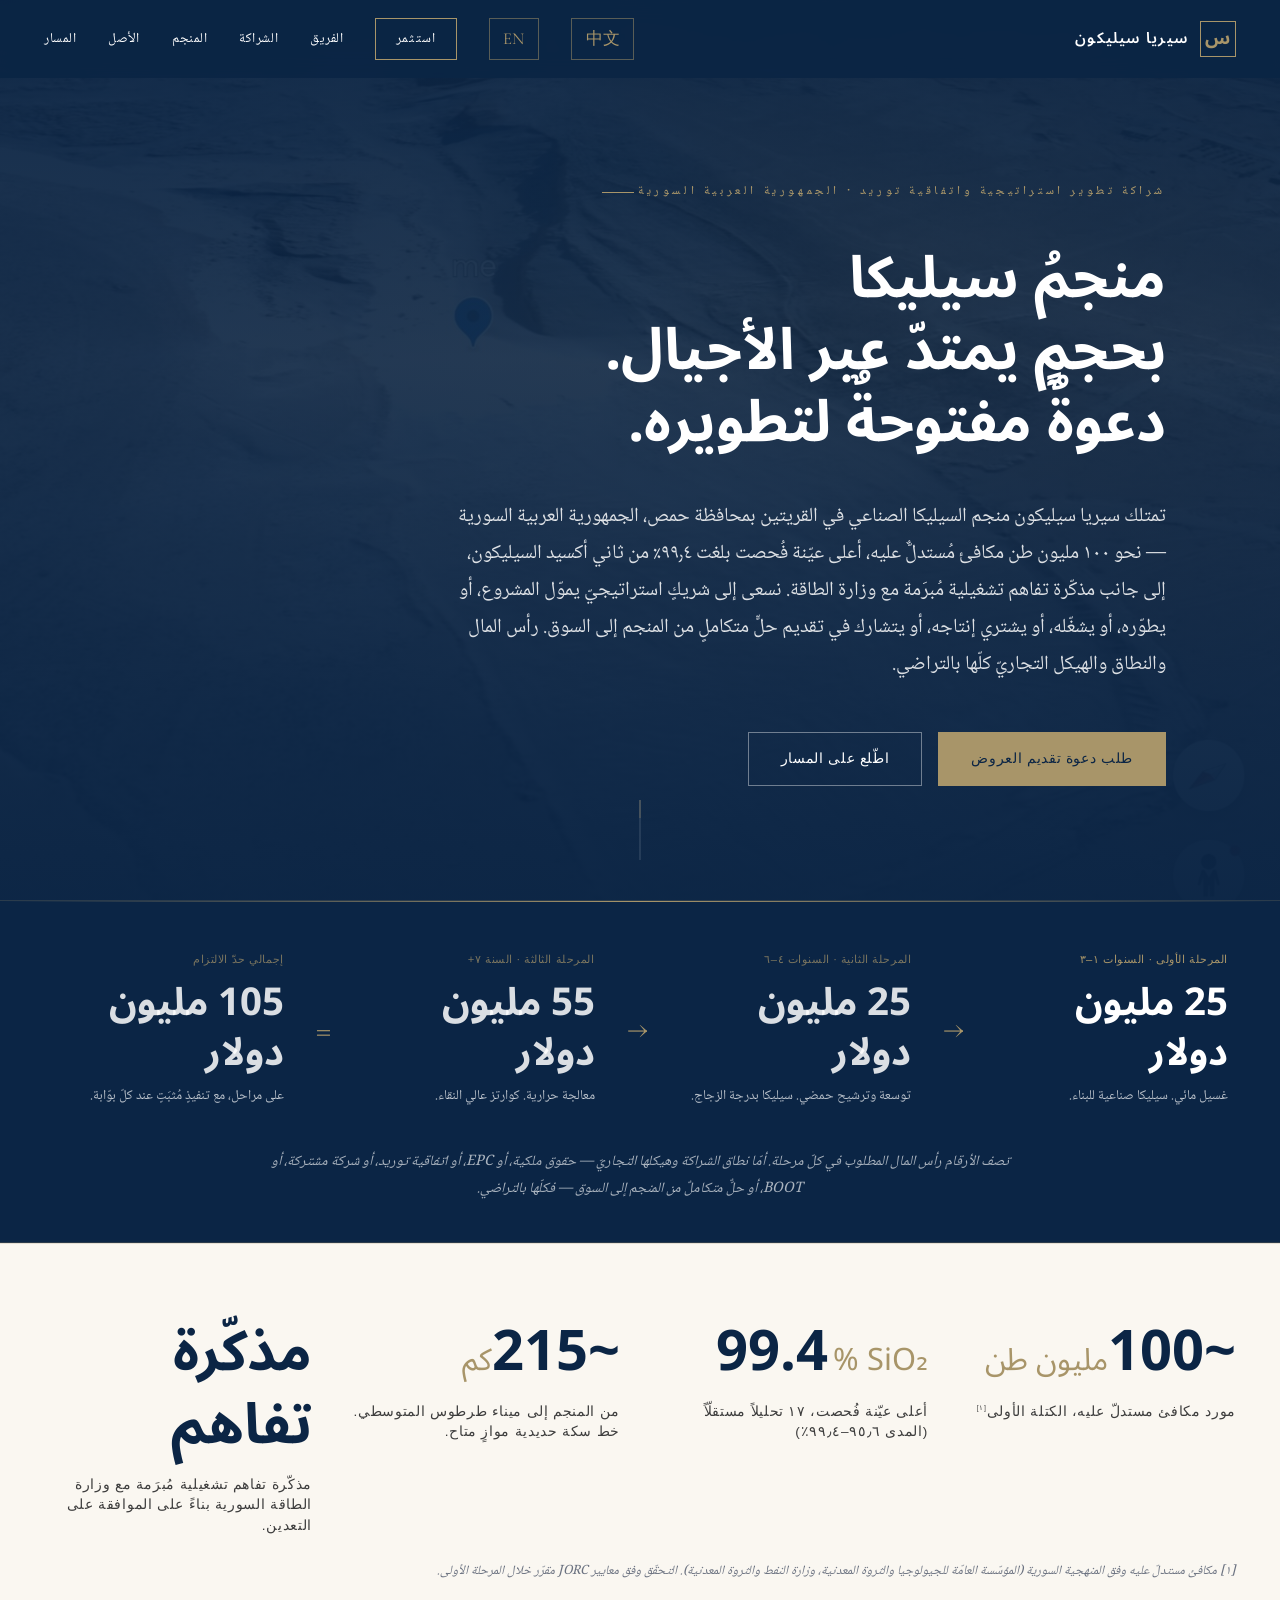
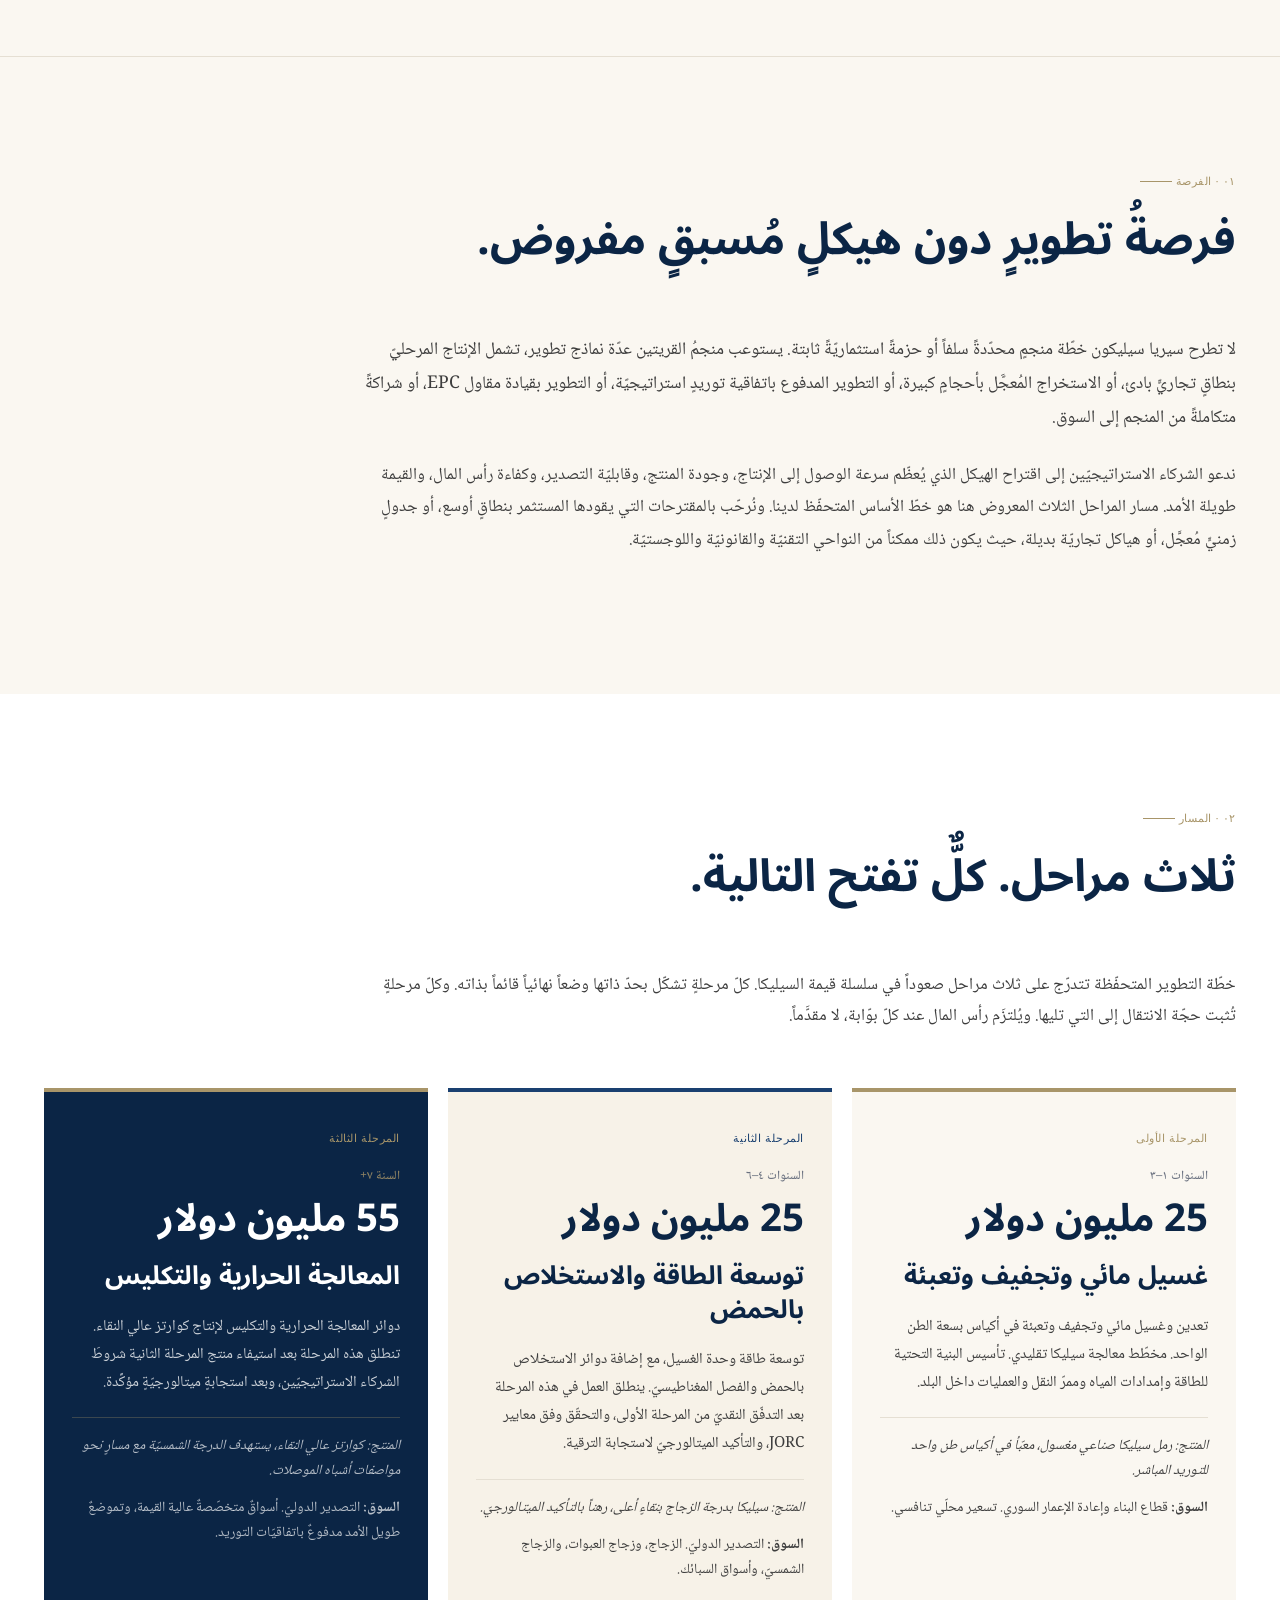
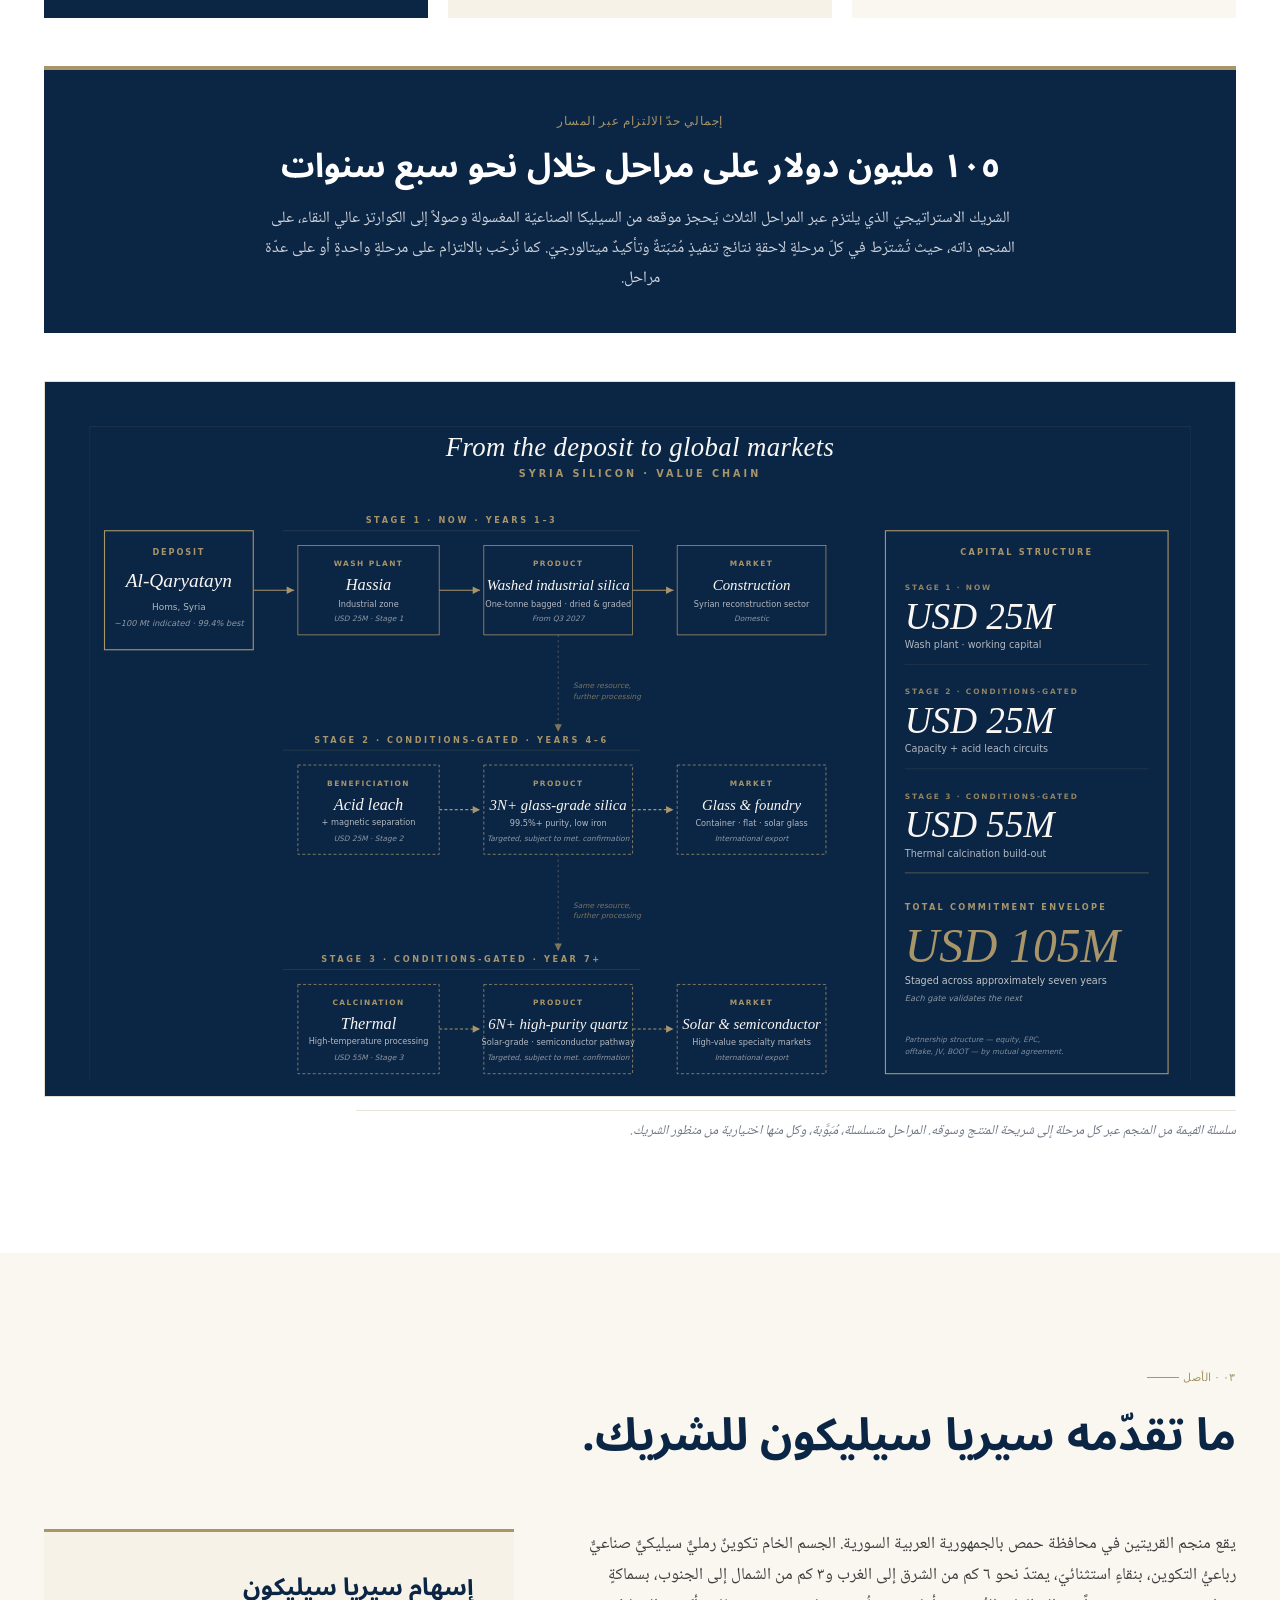
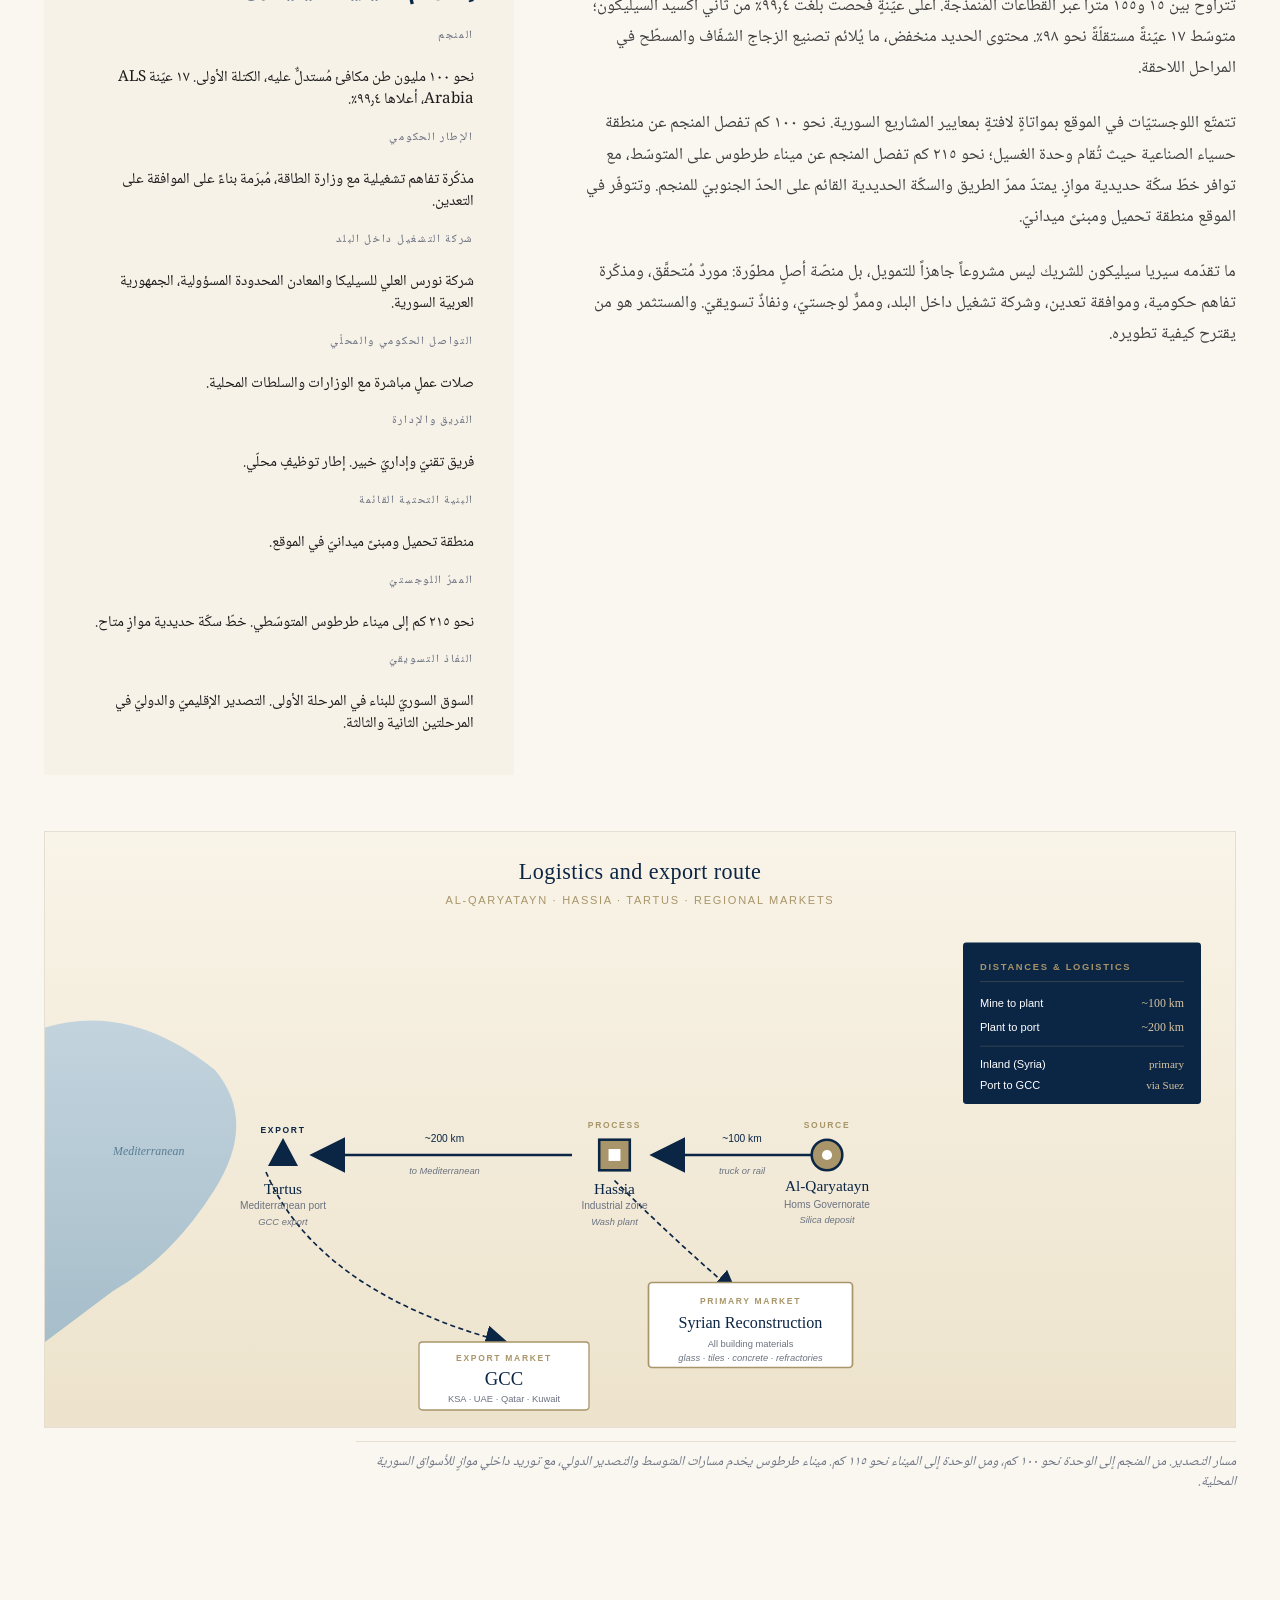
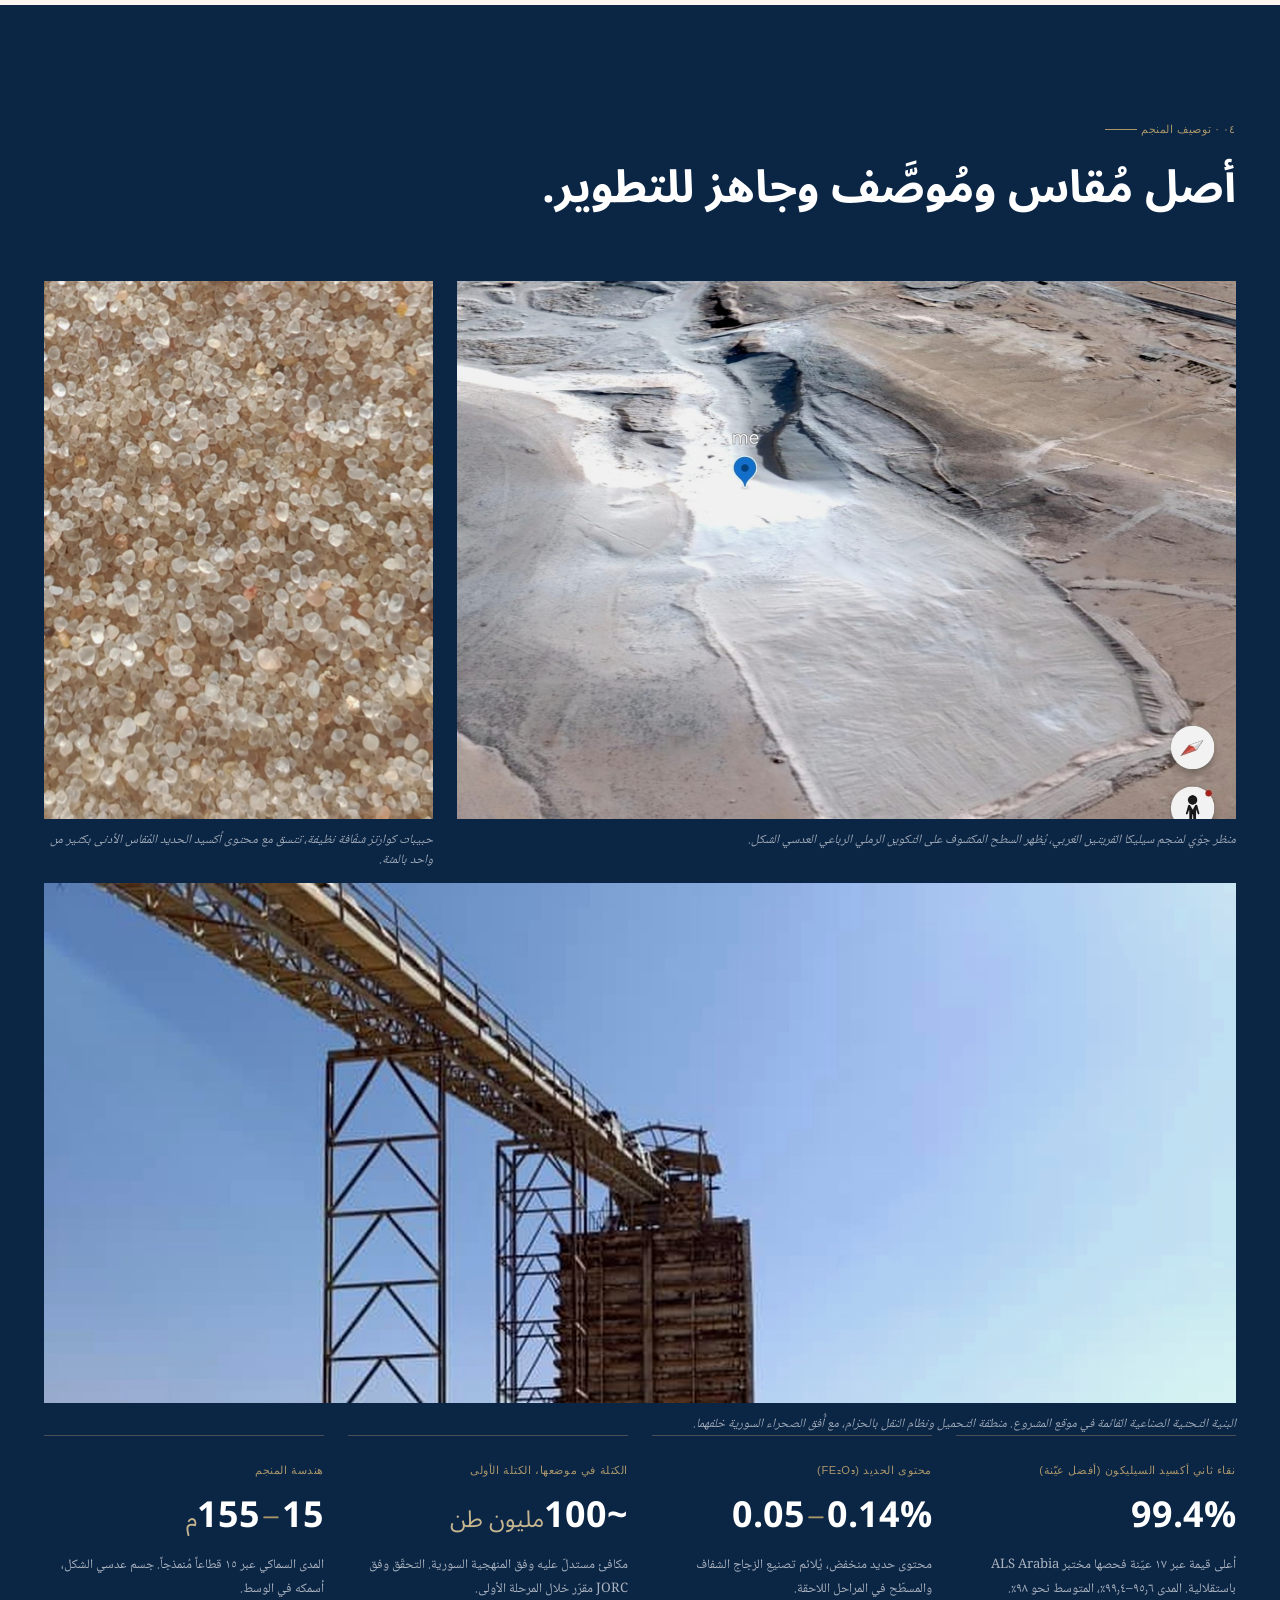
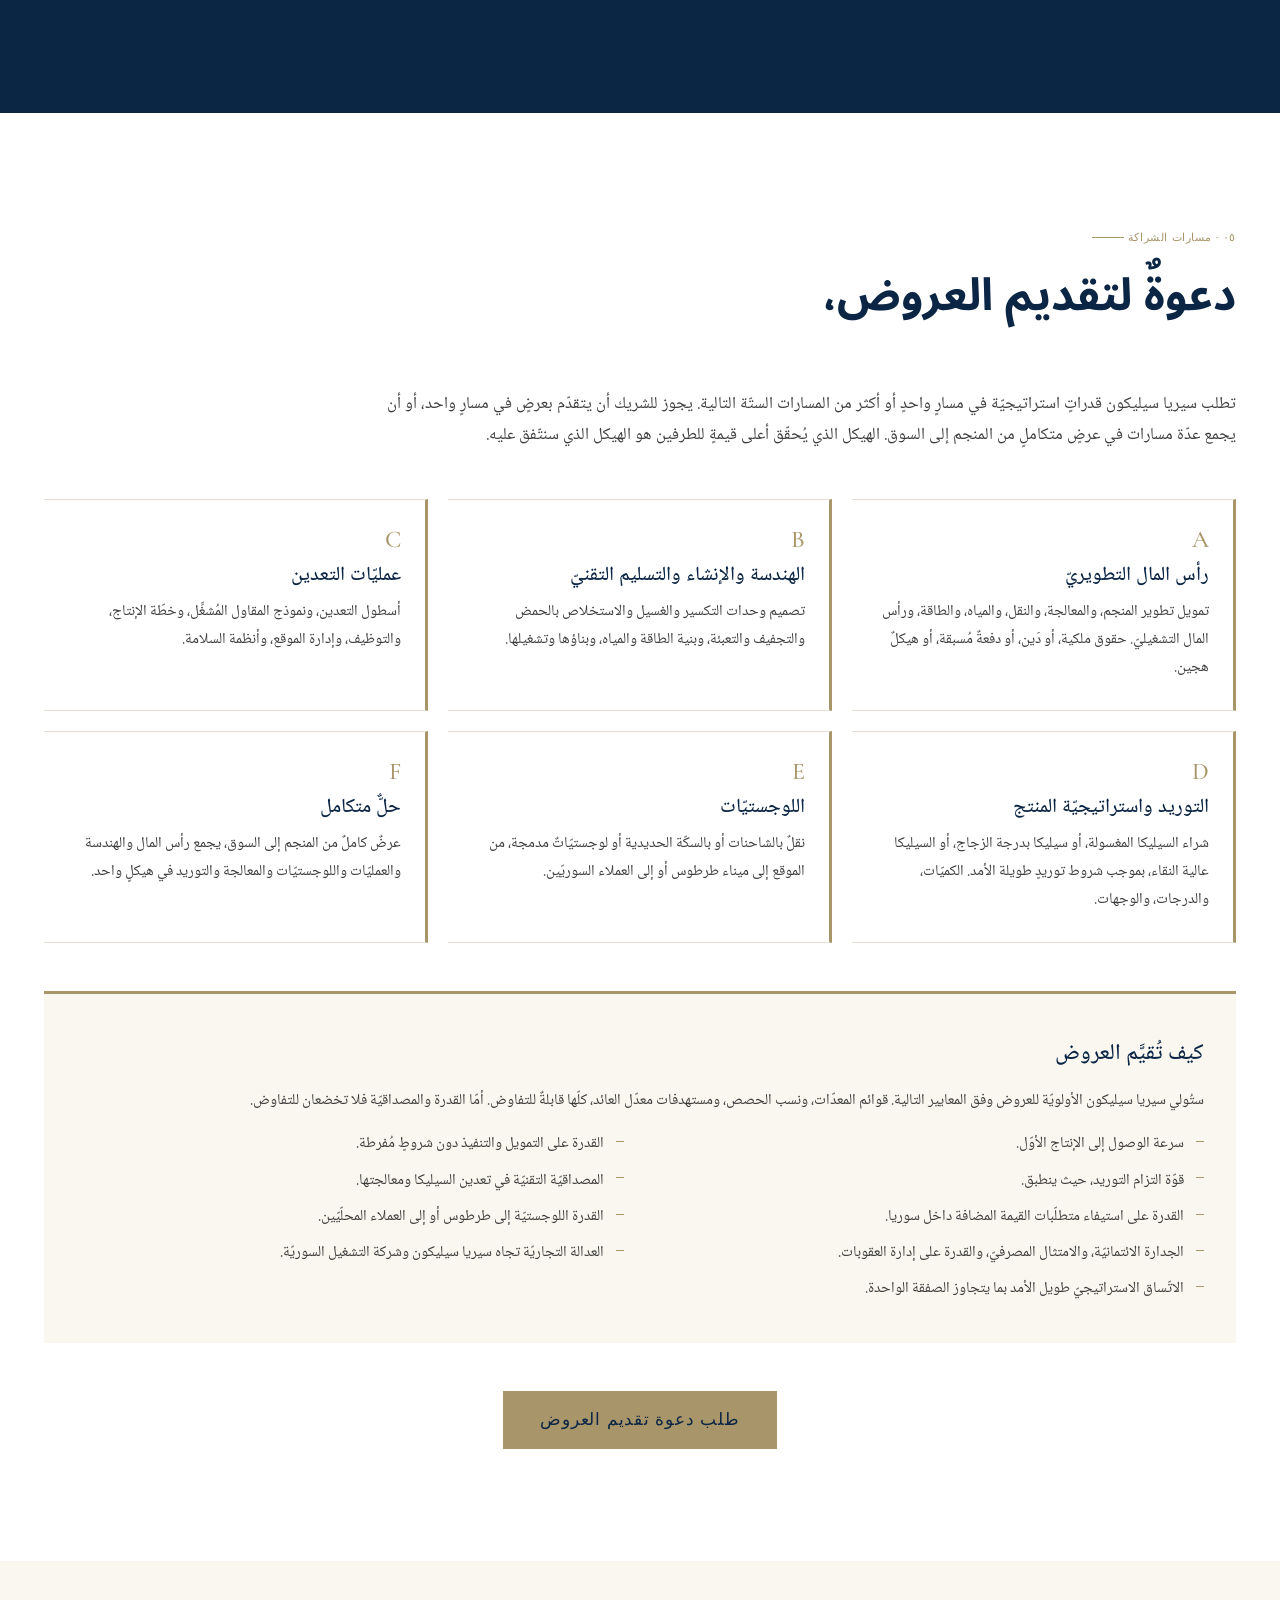
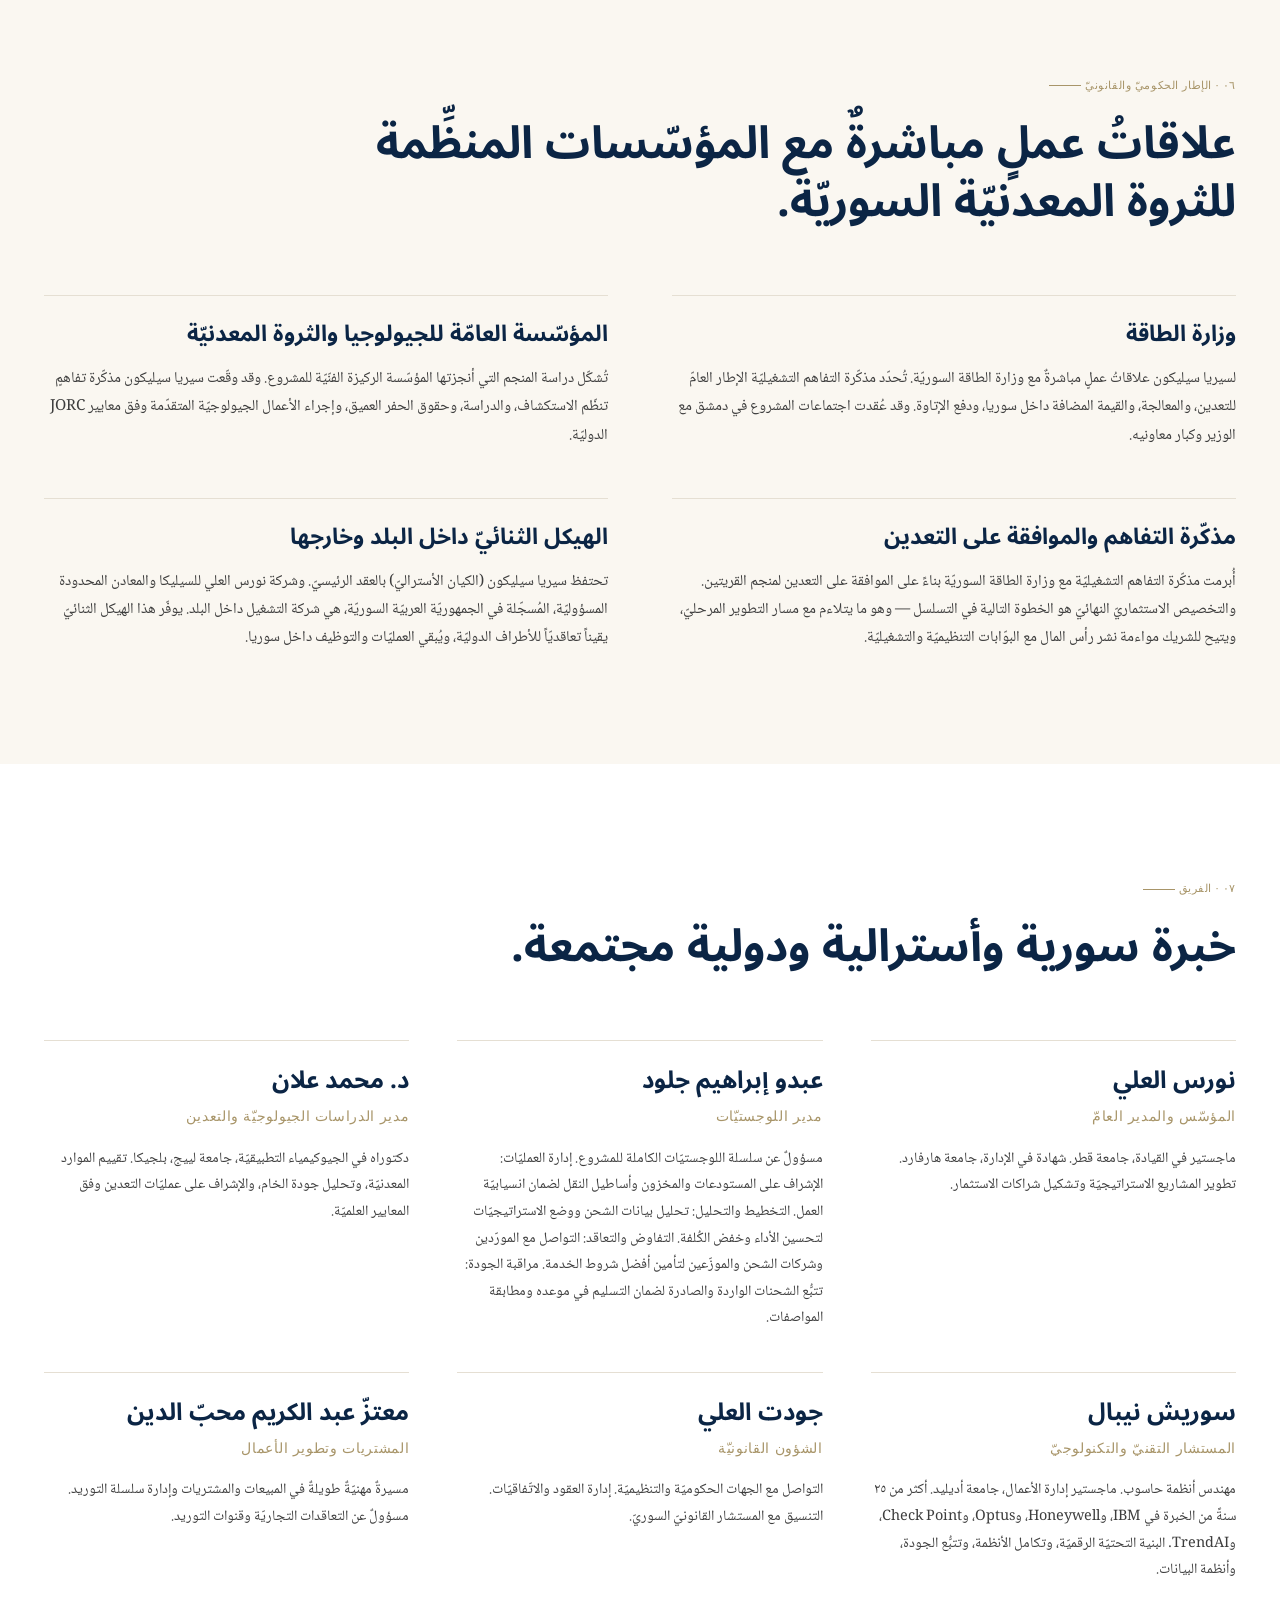
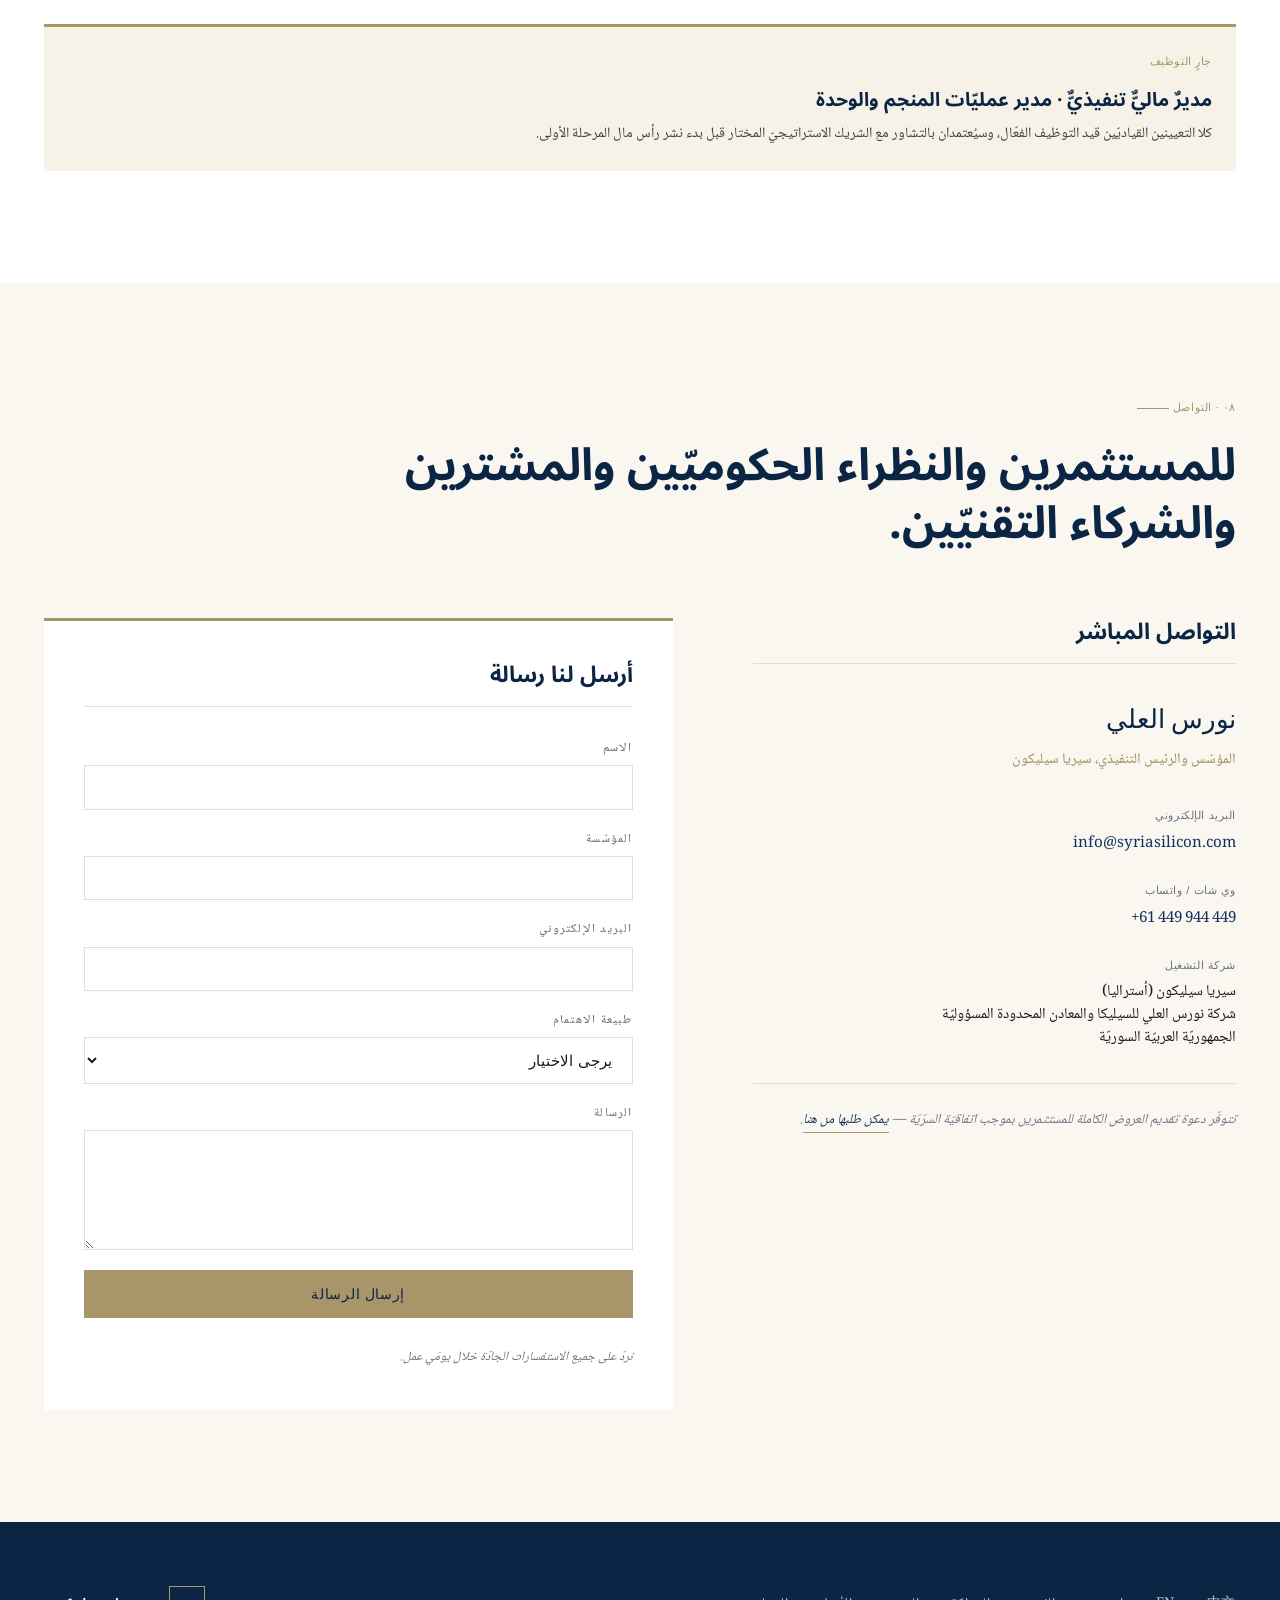
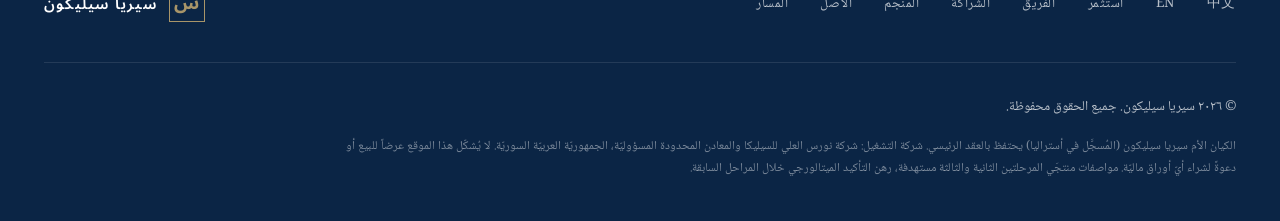
==== commit 5015e8eb: "Correct team name: Dr Mohammed Allan (EN/ZH), د. محمد علان (AR)" ====
--- a/ar/index.html
+++ b/ar/index.html
@@ -476,7 +476,7 @@
       </div>
 
       <div class="team-member">
-        <h3 class="team-name">د. محمد العلان</h3>
+        <h3 class="team-name">د. محمد علان</h3>
         <p class="team-role">مدير الدراسات الجيولوجيّة والتعدين</p>
         <p class="team-bio">دكتوراه في الجيوكيمياء التطبيقيّة، جامعة لييج، بلجيكا. تقييم الموارد المعدنيّة، وتحليل جودة الخام، والإشراف على عمليّات التعدين وفق المعايير العلميّة.</p>
       </div>
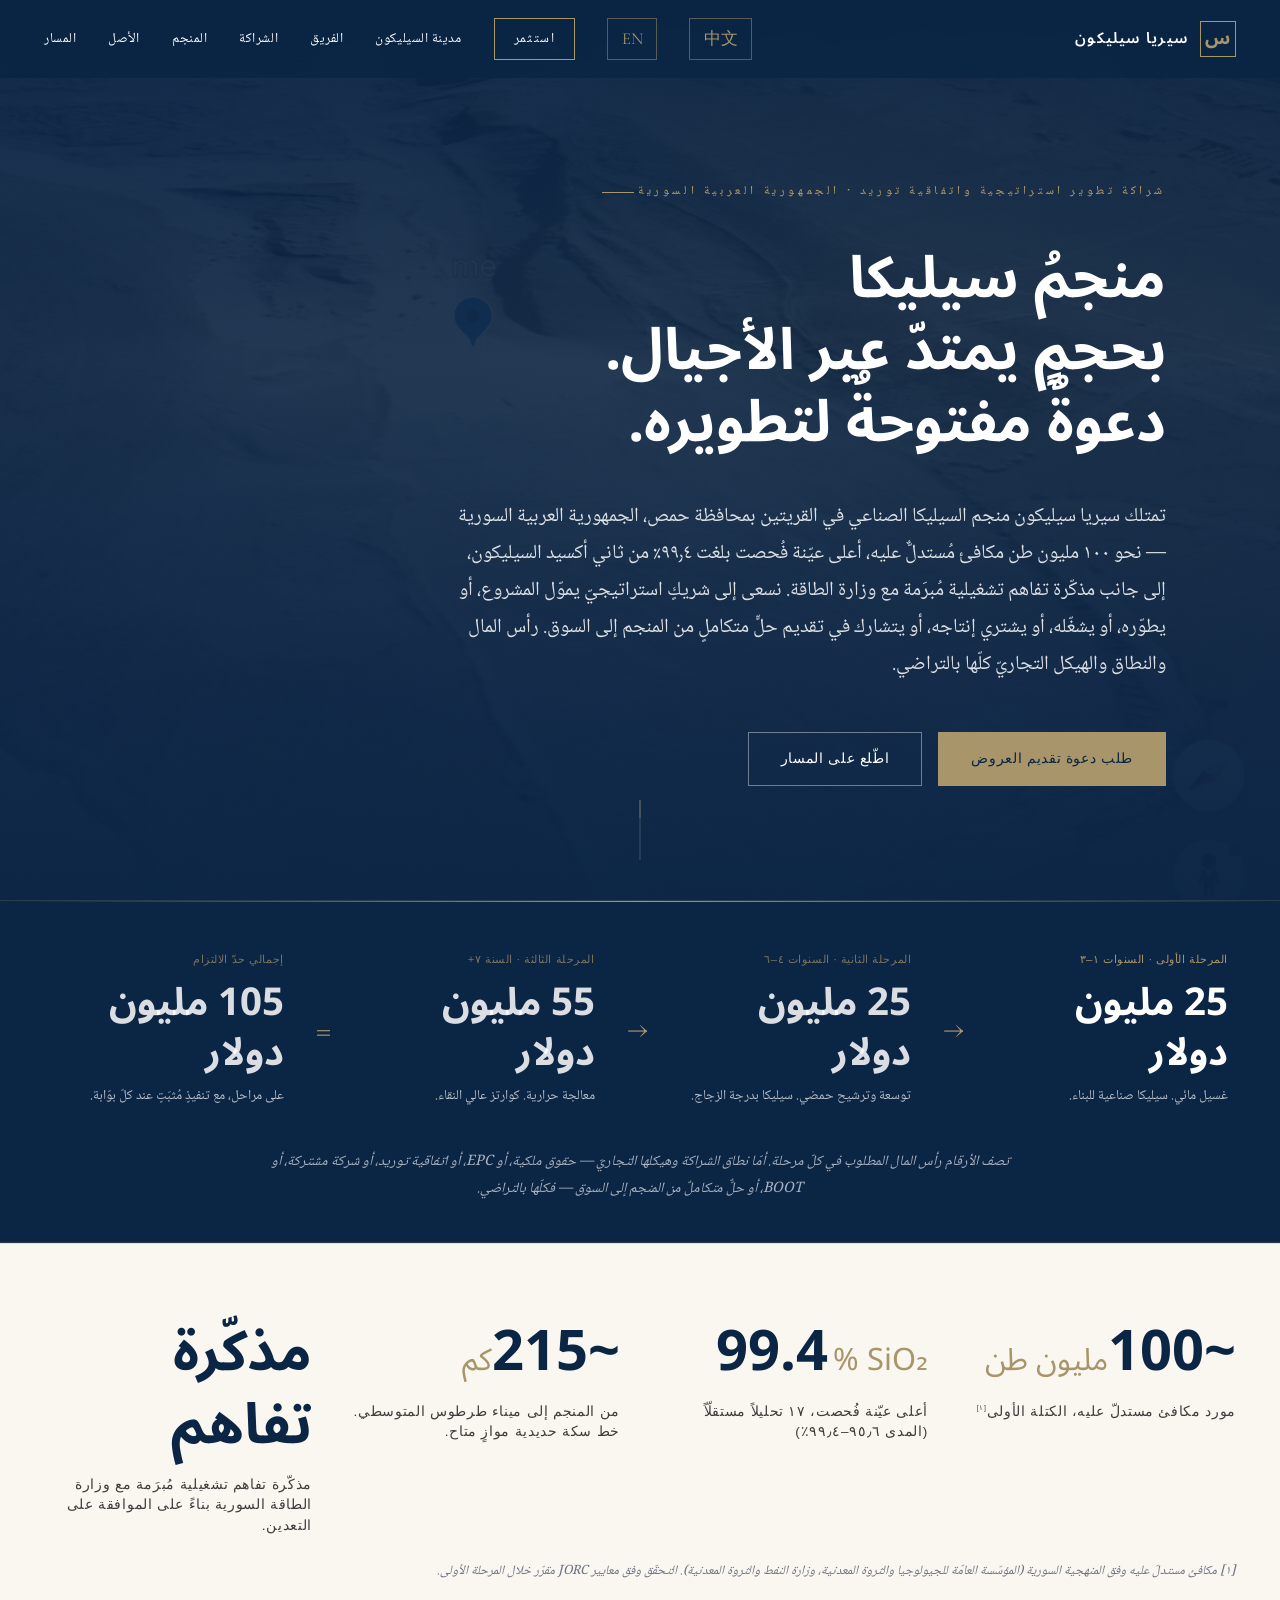
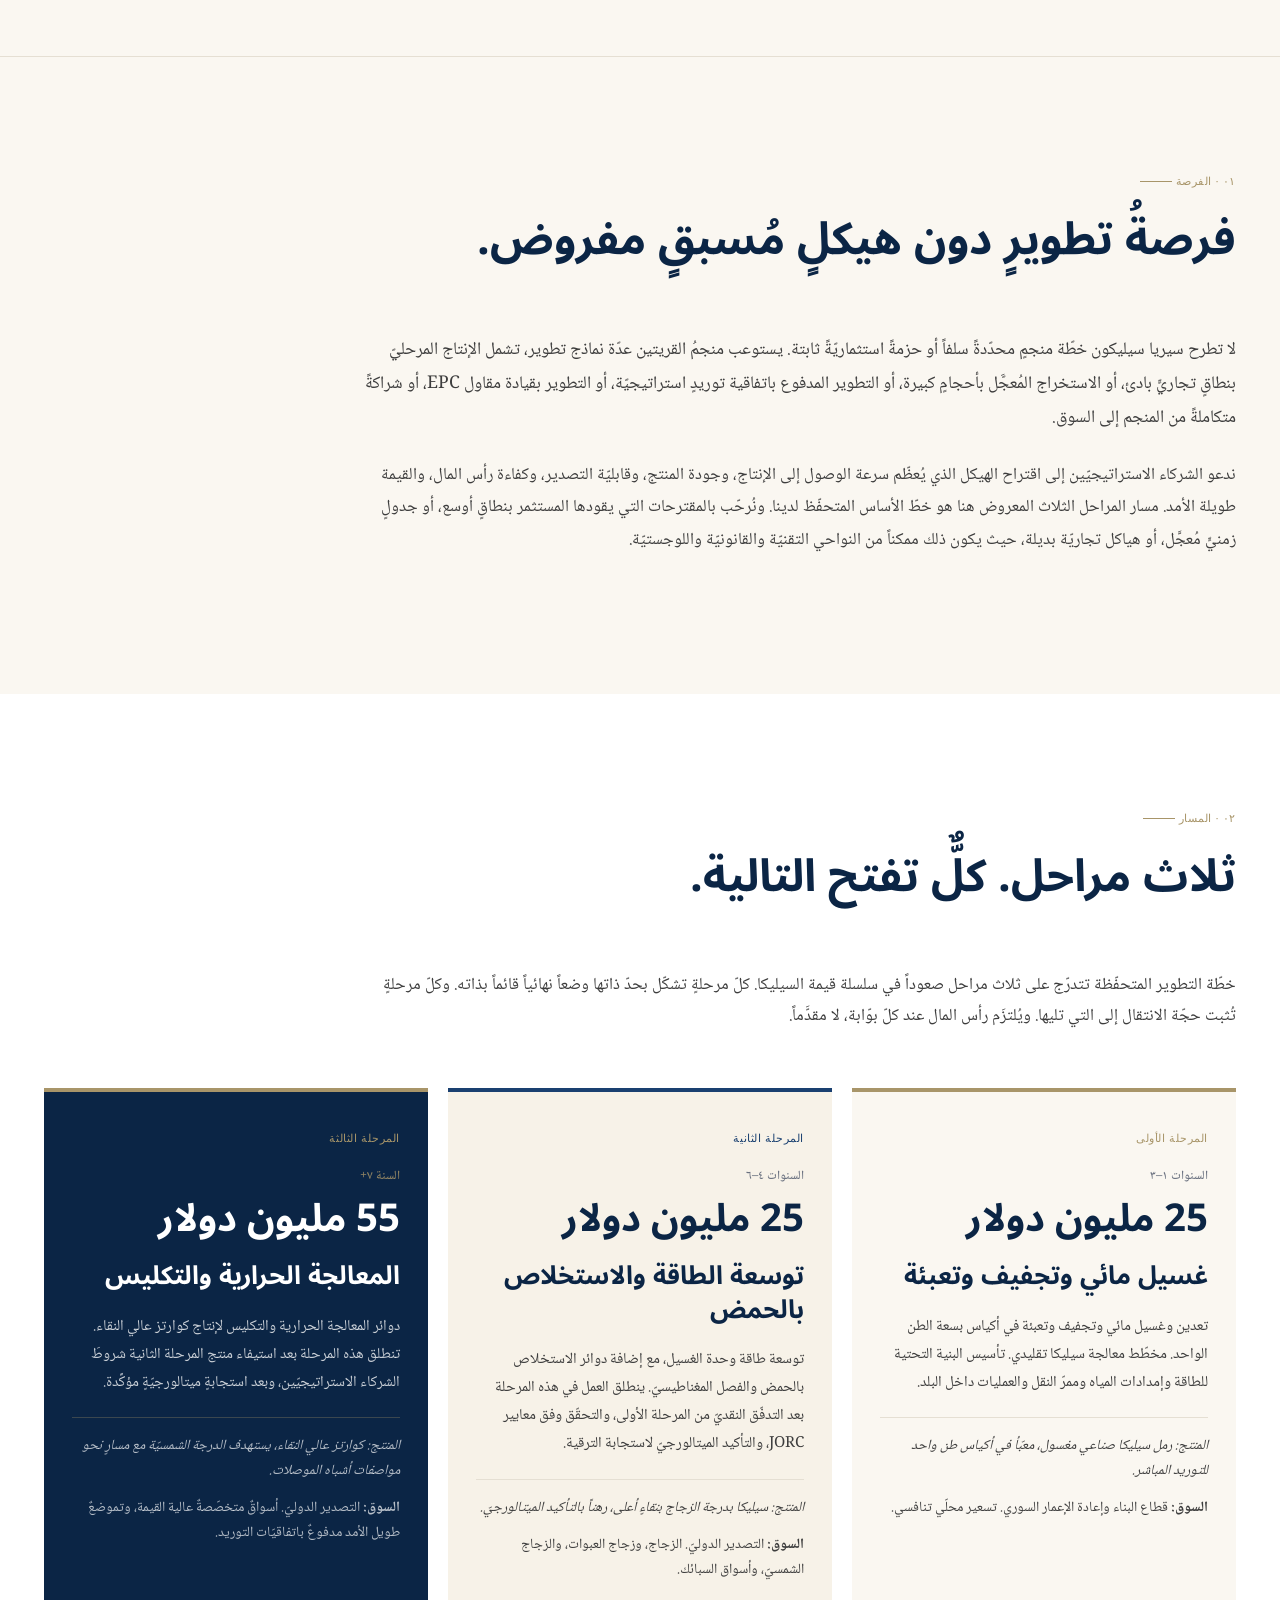
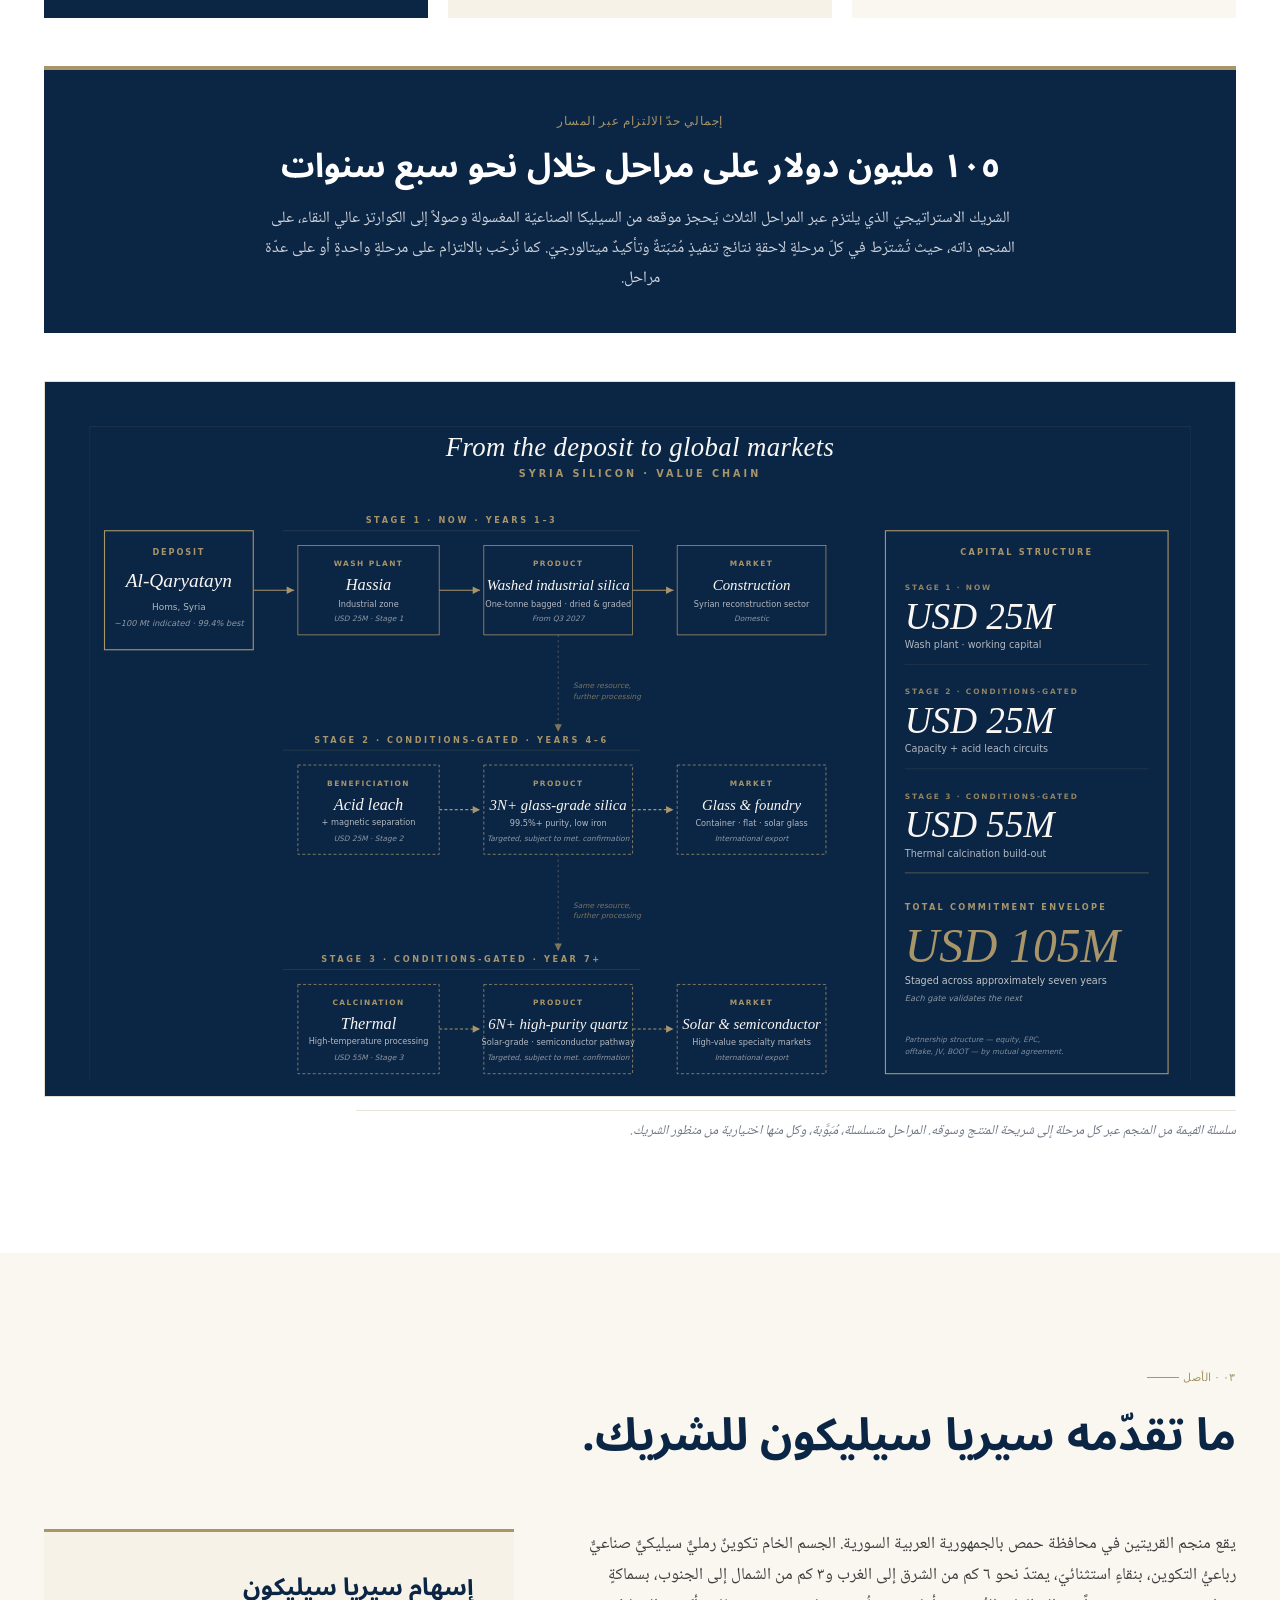
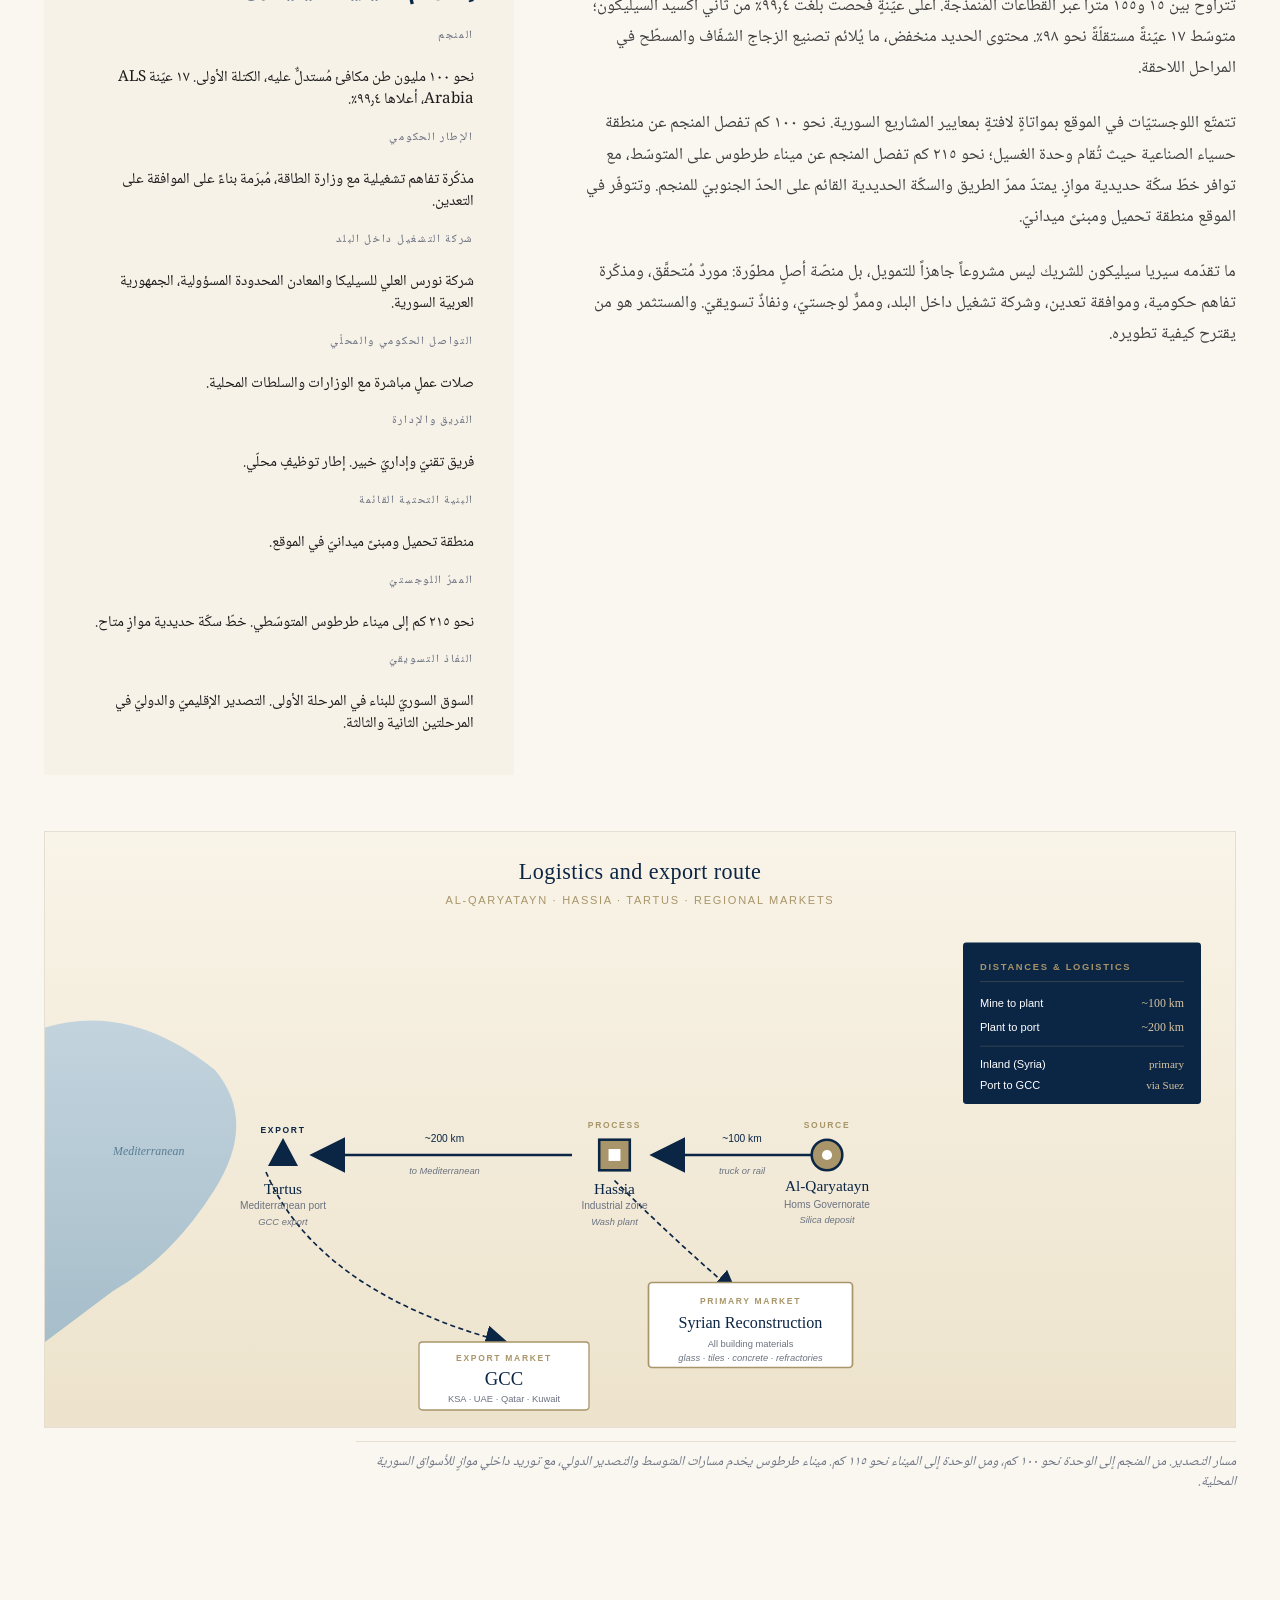
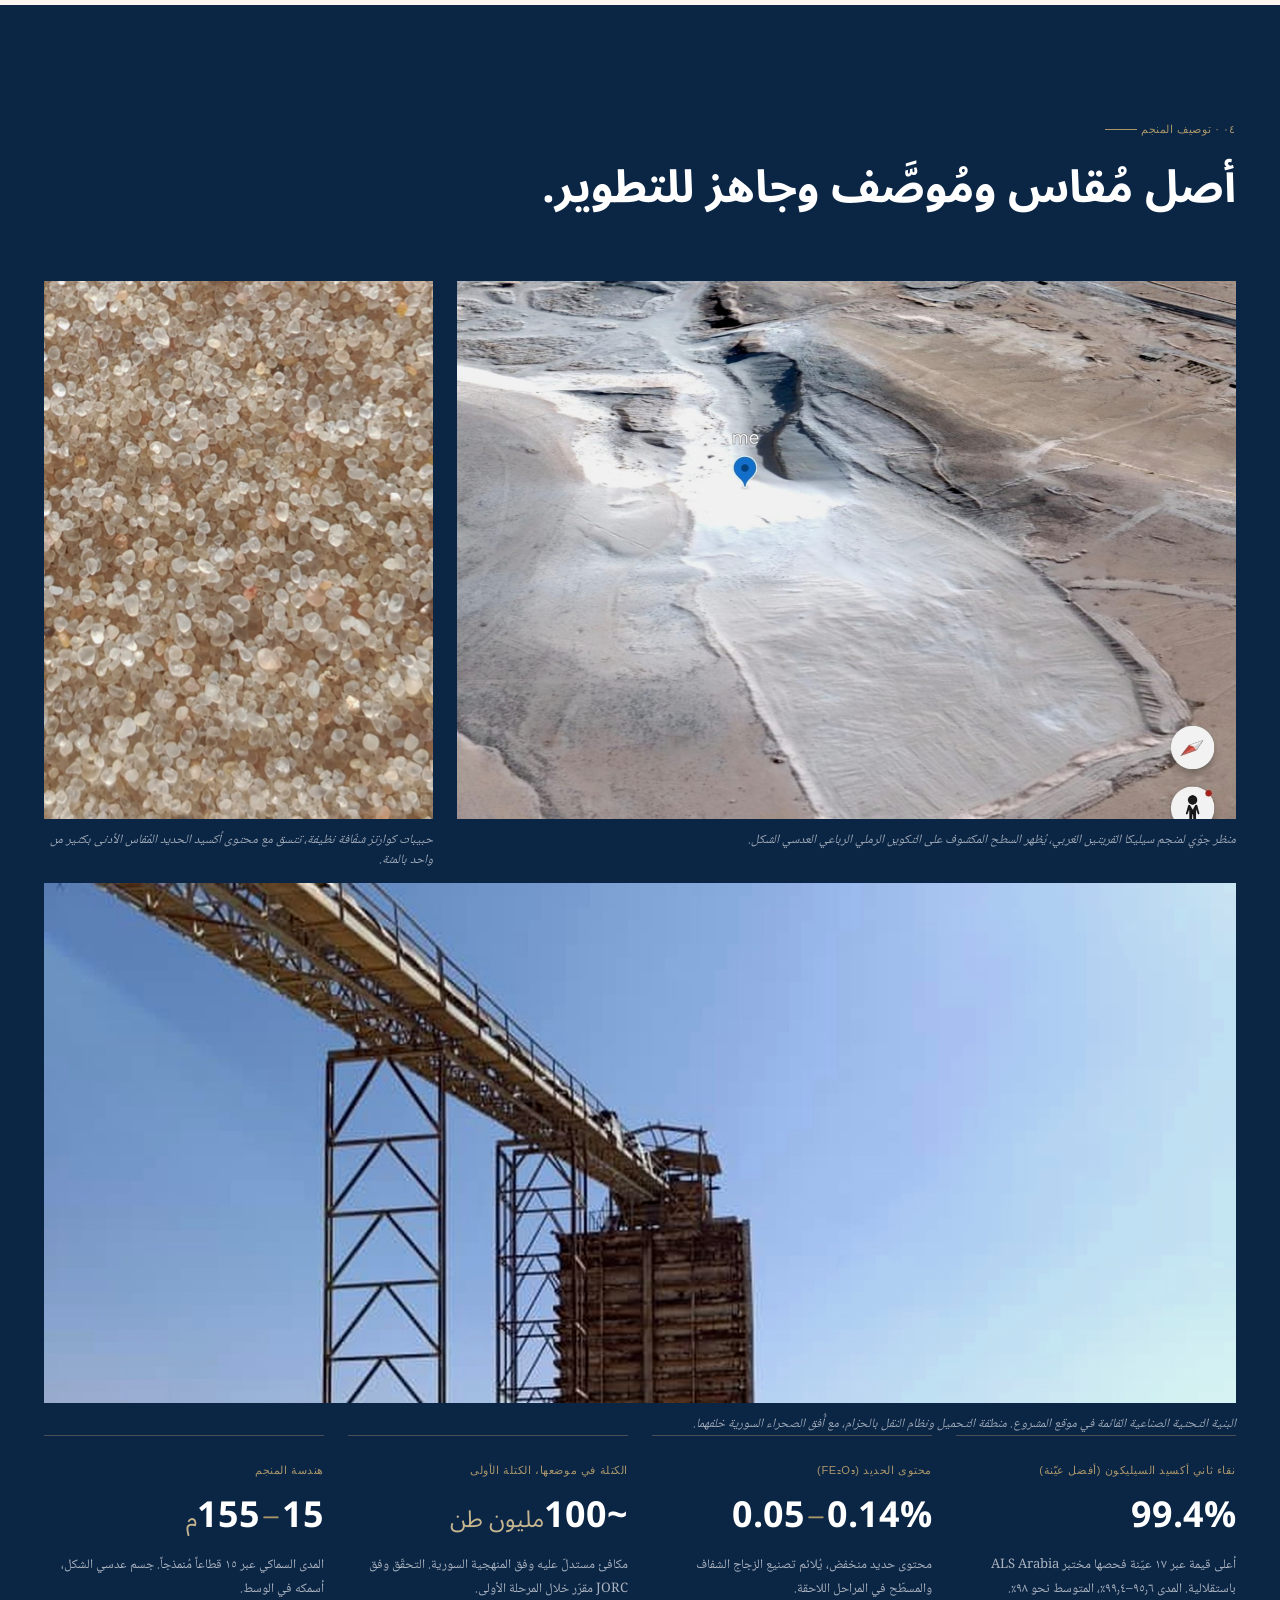
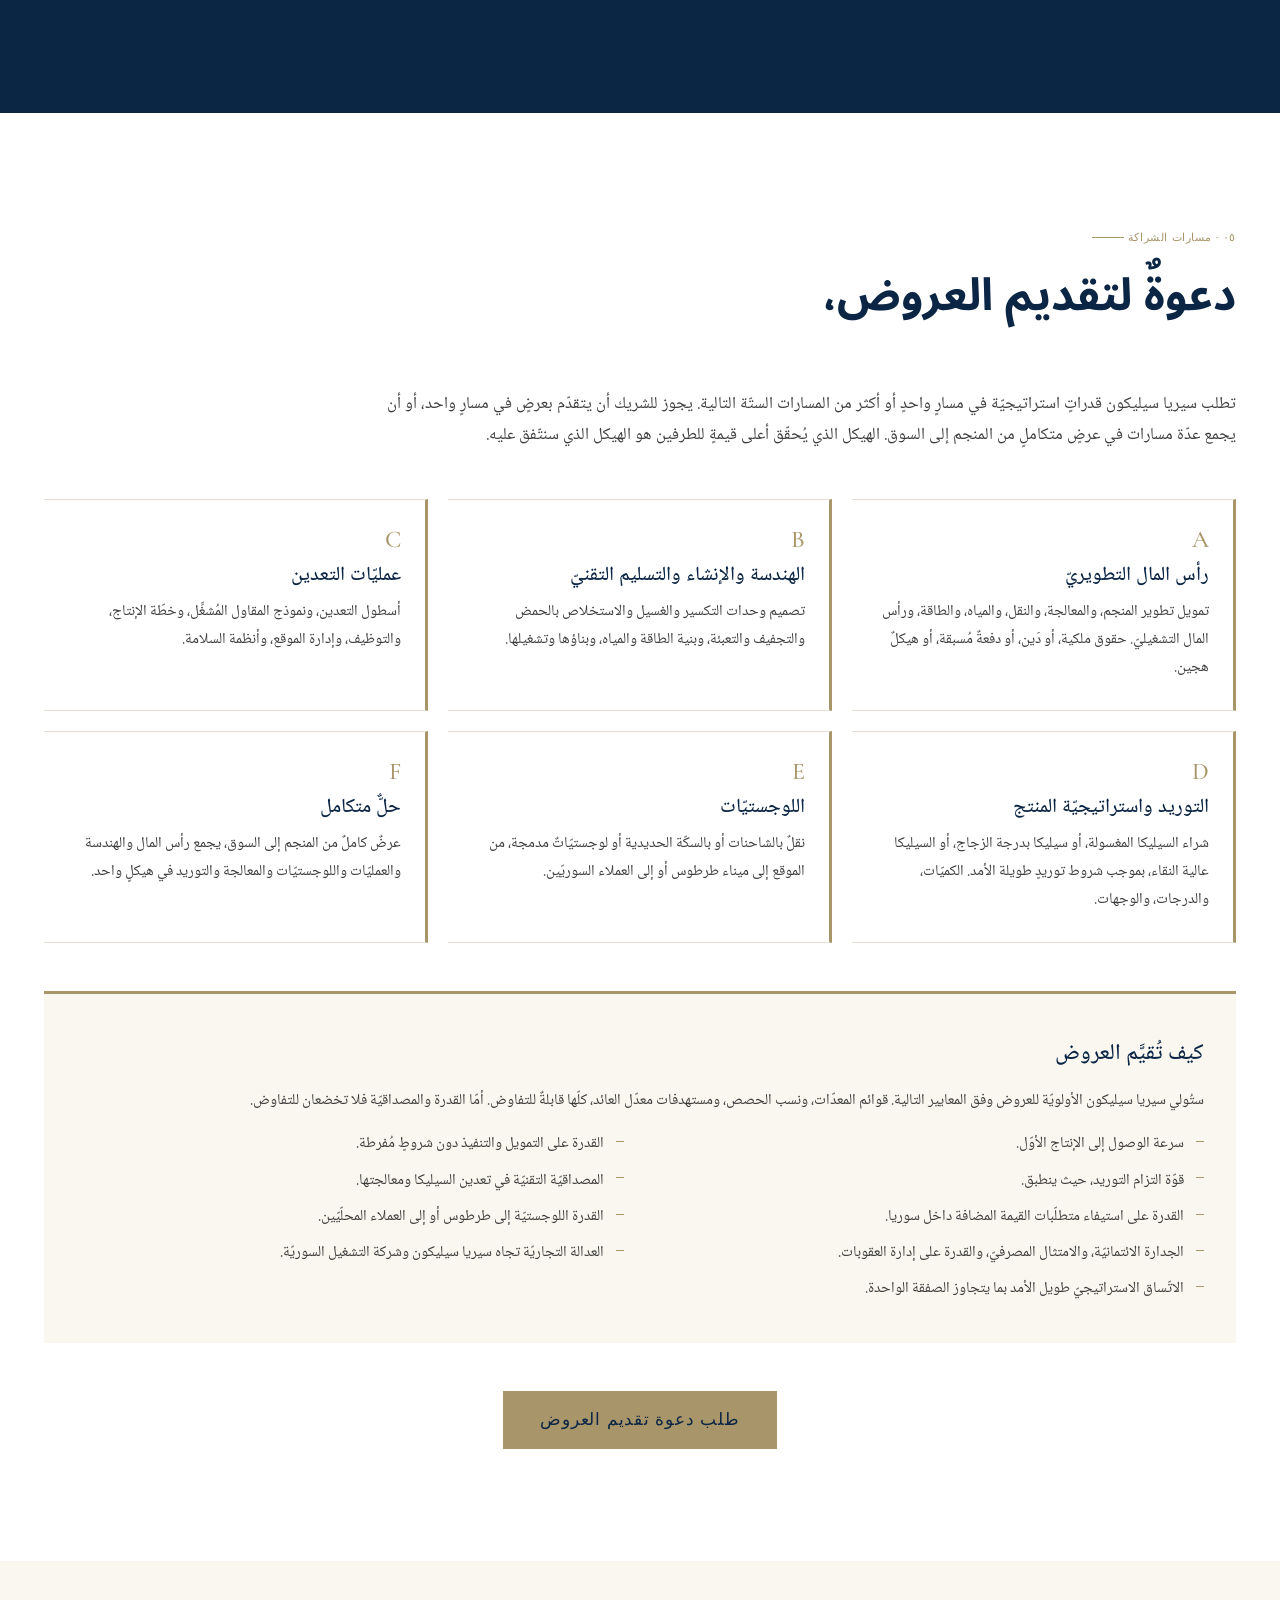
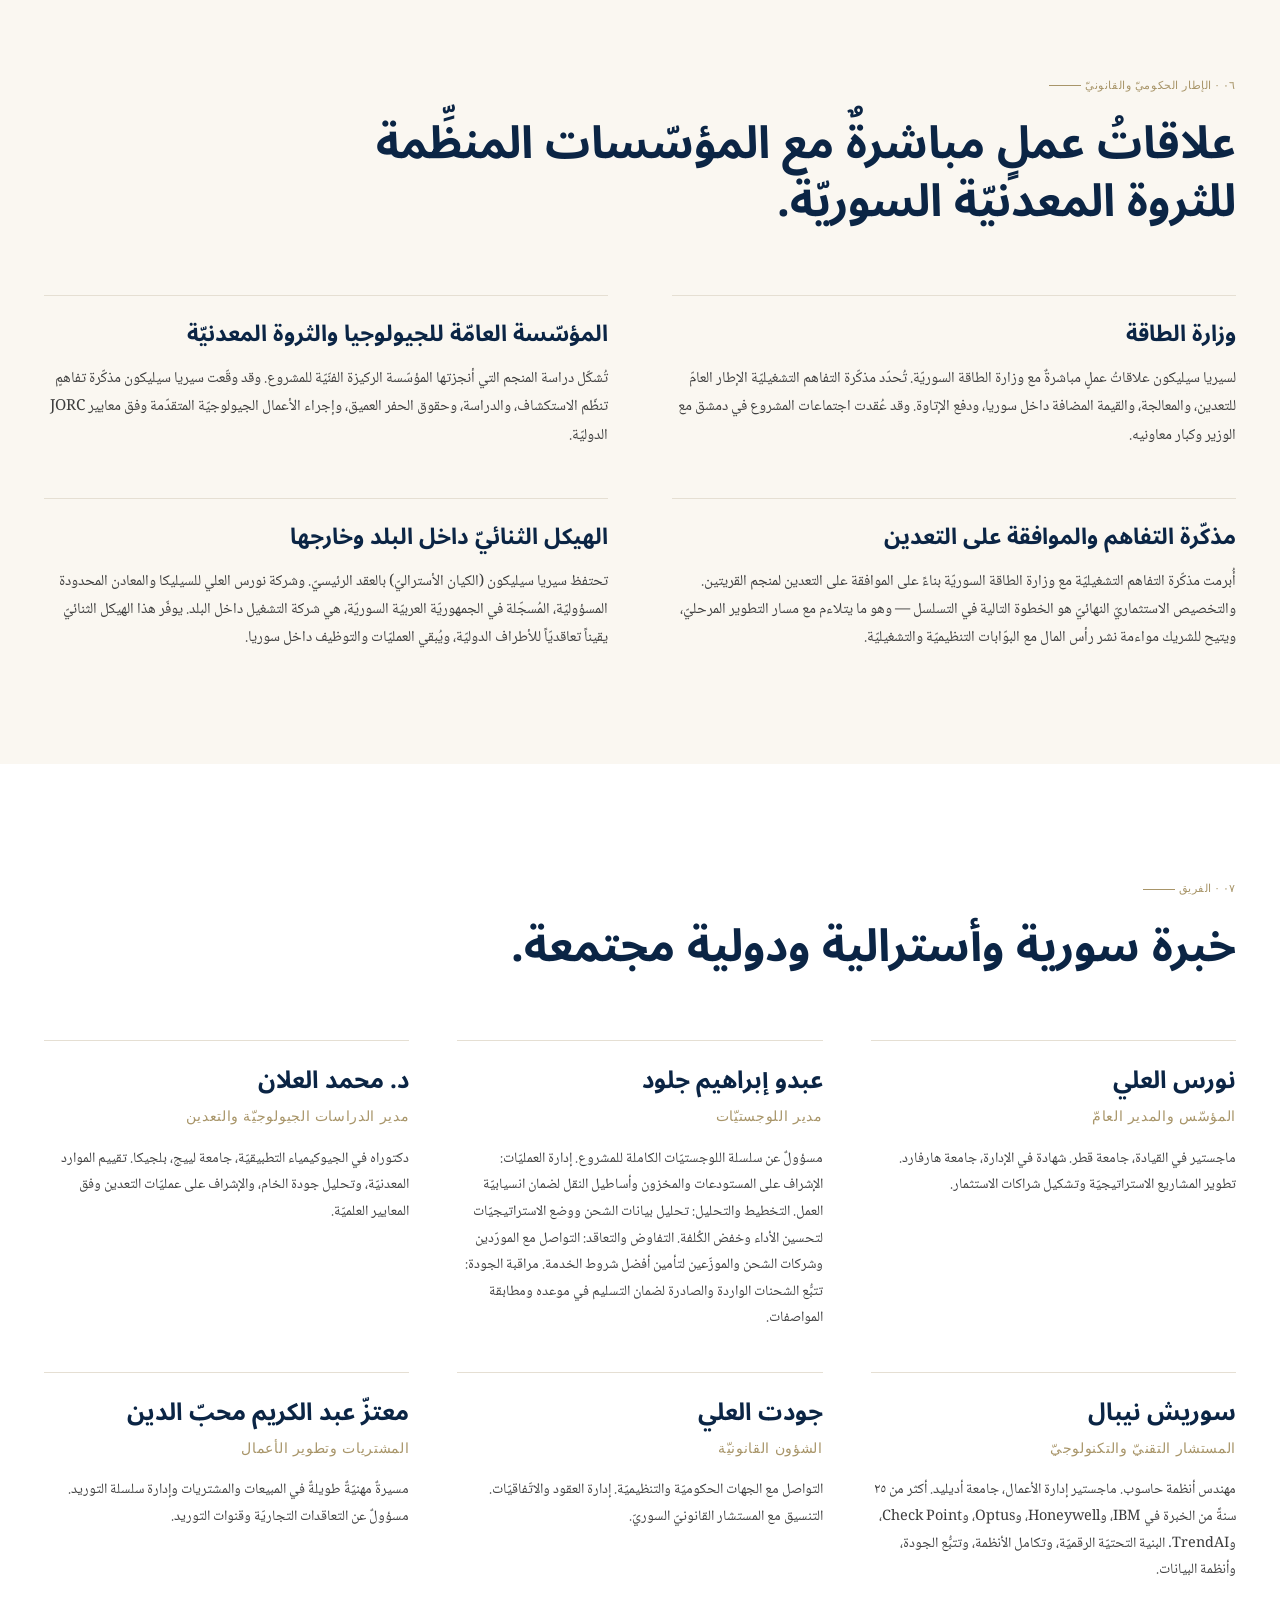
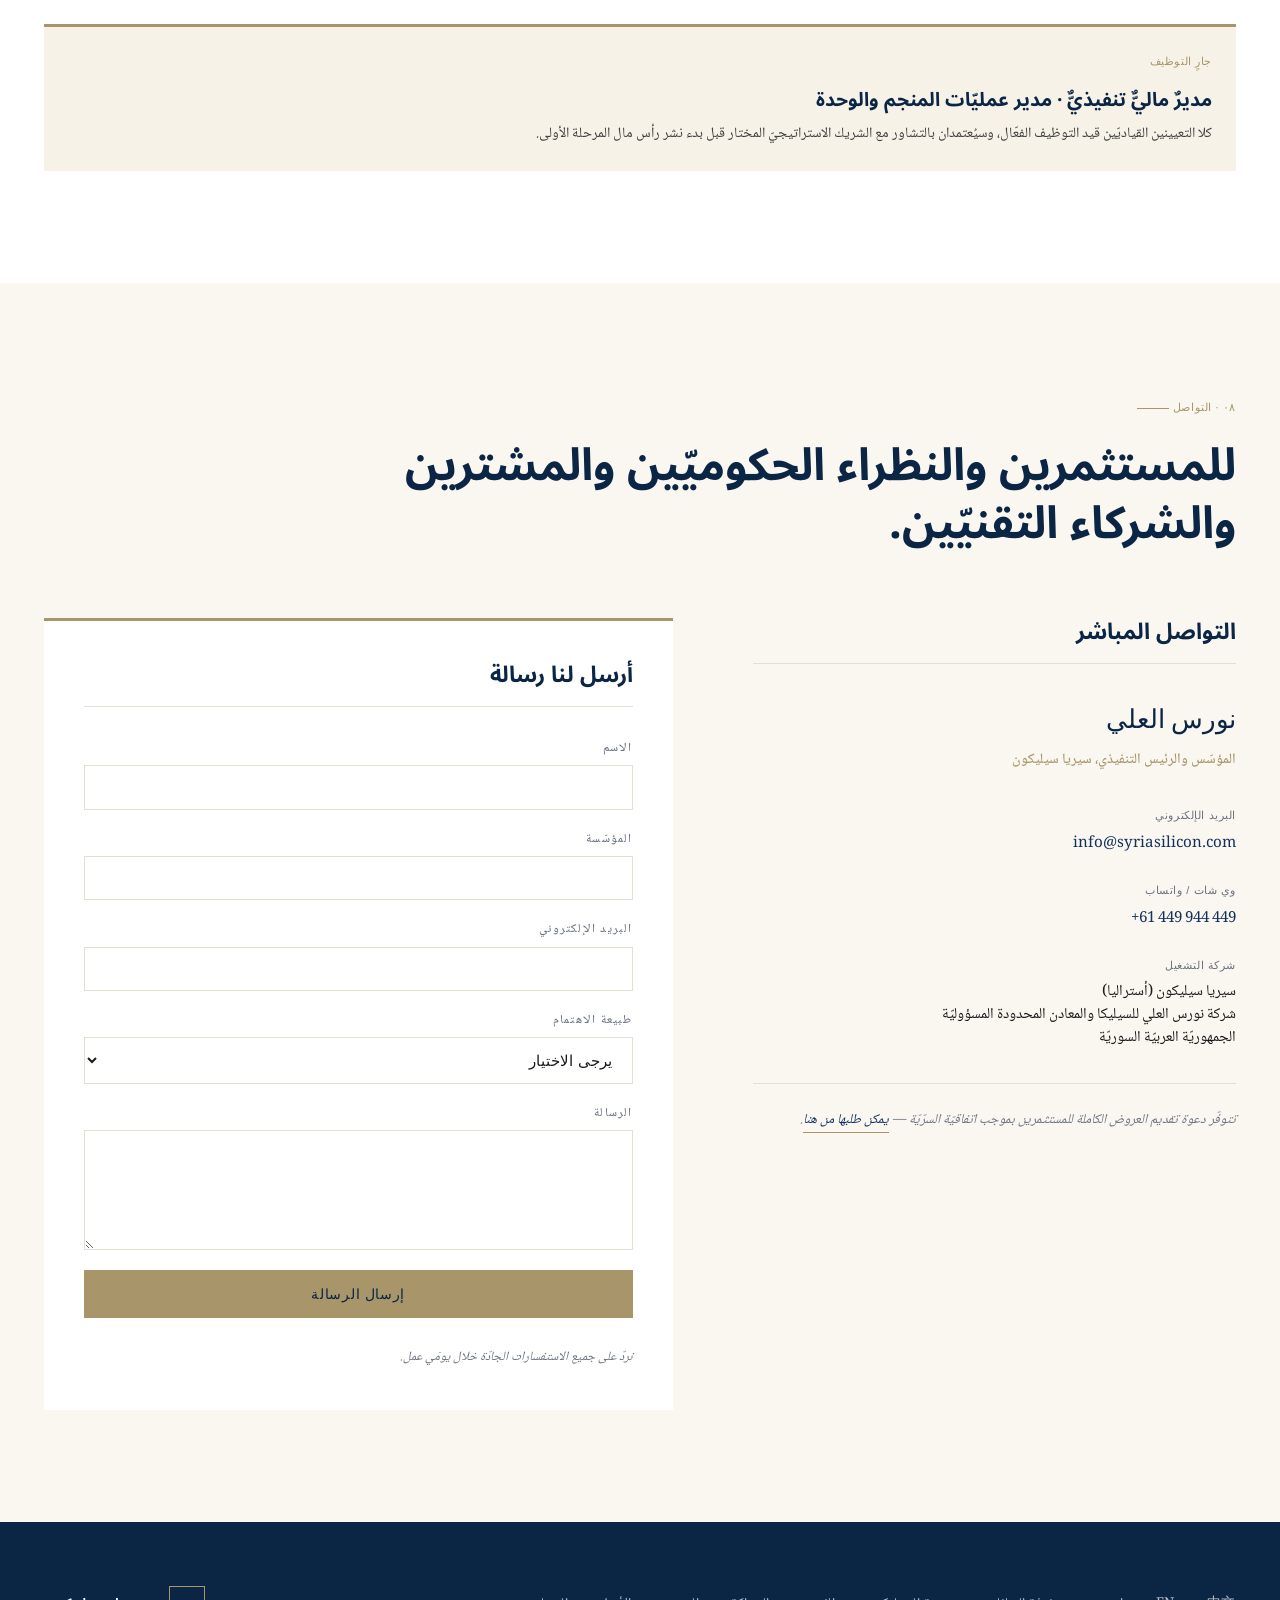
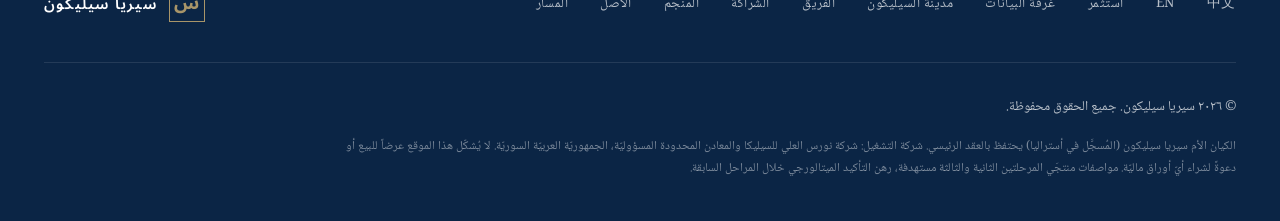
==== commit 3067cdf9: "Add gated Silicon City tab and Project Data Room with V6 investor package (docs, models, robots, hea" ====
--- a/ar/index.html
+++ b/ar/index.html
@@ -97,6 +97,7 @@
       <a href="#resource">المنجم</a>
       <a href="#partnership">الشراكة</a>
       <a href="#team">الفريق</a>
+      <a href="/silicon-city">مدينة السيليكون</a>
       <a href="invest" class="nav-cta">استثمر</a>
       <a href="/" class="nav-lang">EN</a>
       <a href="/zh/" class="nav-lang" lang="zh">中文</a>
@@ -111,6 +112,7 @@
     <a href="#resource">المنجم</a>
     <a href="#partnership">الشراكة</a>
     <a href="#team">الفريق</a>
+    <a href="/silicon-city">مدينة السيليكون</a>
     <a href="invest">استثمر</a>
     <a href="#contact">التواصل</a>
     <a href="/">English</a>
@@ -476,7 +478,7 @@
       </div>
 
       <div class="team-member">
-        <h3 class="team-name">د. محمد علان</h3>
+        <h3 class="team-name">د. محمد العلان</h3>
         <p class="team-role">مدير الدراسات الجيولوجيّة والتعدين</p>
         <p class="team-bio">دكتوراه في الجيوكيمياء التطبيقيّة، جامعة لييج، بلجيكا. تقييم الموارد المعدنيّة، وتحليل جودة الخام، والإشراف على عمليّات التعدين وفق المعايير العلميّة.</p>
       </div>
@@ -589,6 +591,8 @@
         <a href="#resource">المنجم</a>
         <a href="#partnership">الشراكة</a>
         <a href="#team">الفريق</a>
+        <a href="/silicon-city">مدينة السيليكون</a>
+        <a href="/dataroom">غرفة البيانات</a>
         <a href="invest">استثمر</a>
         <a href="/">EN</a>
         <a href="/zh/" lang="zh">中文</a>
